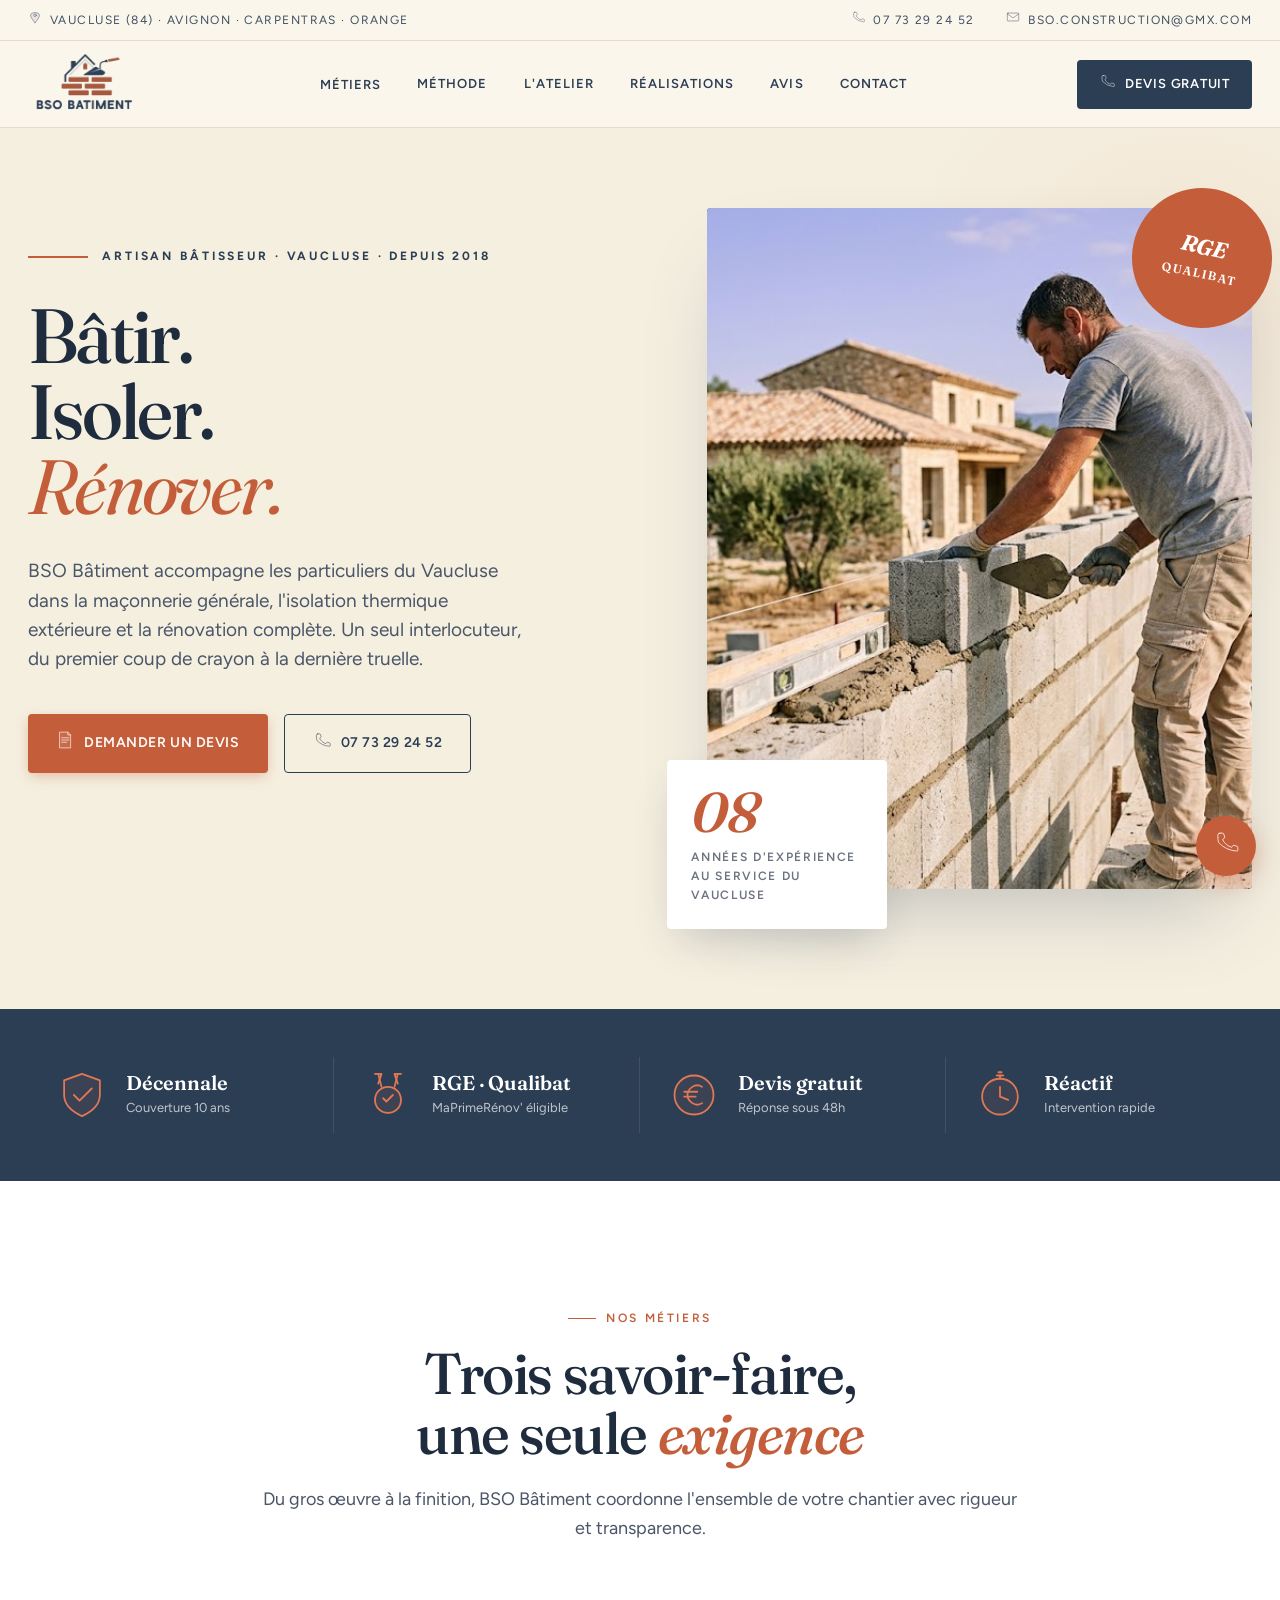
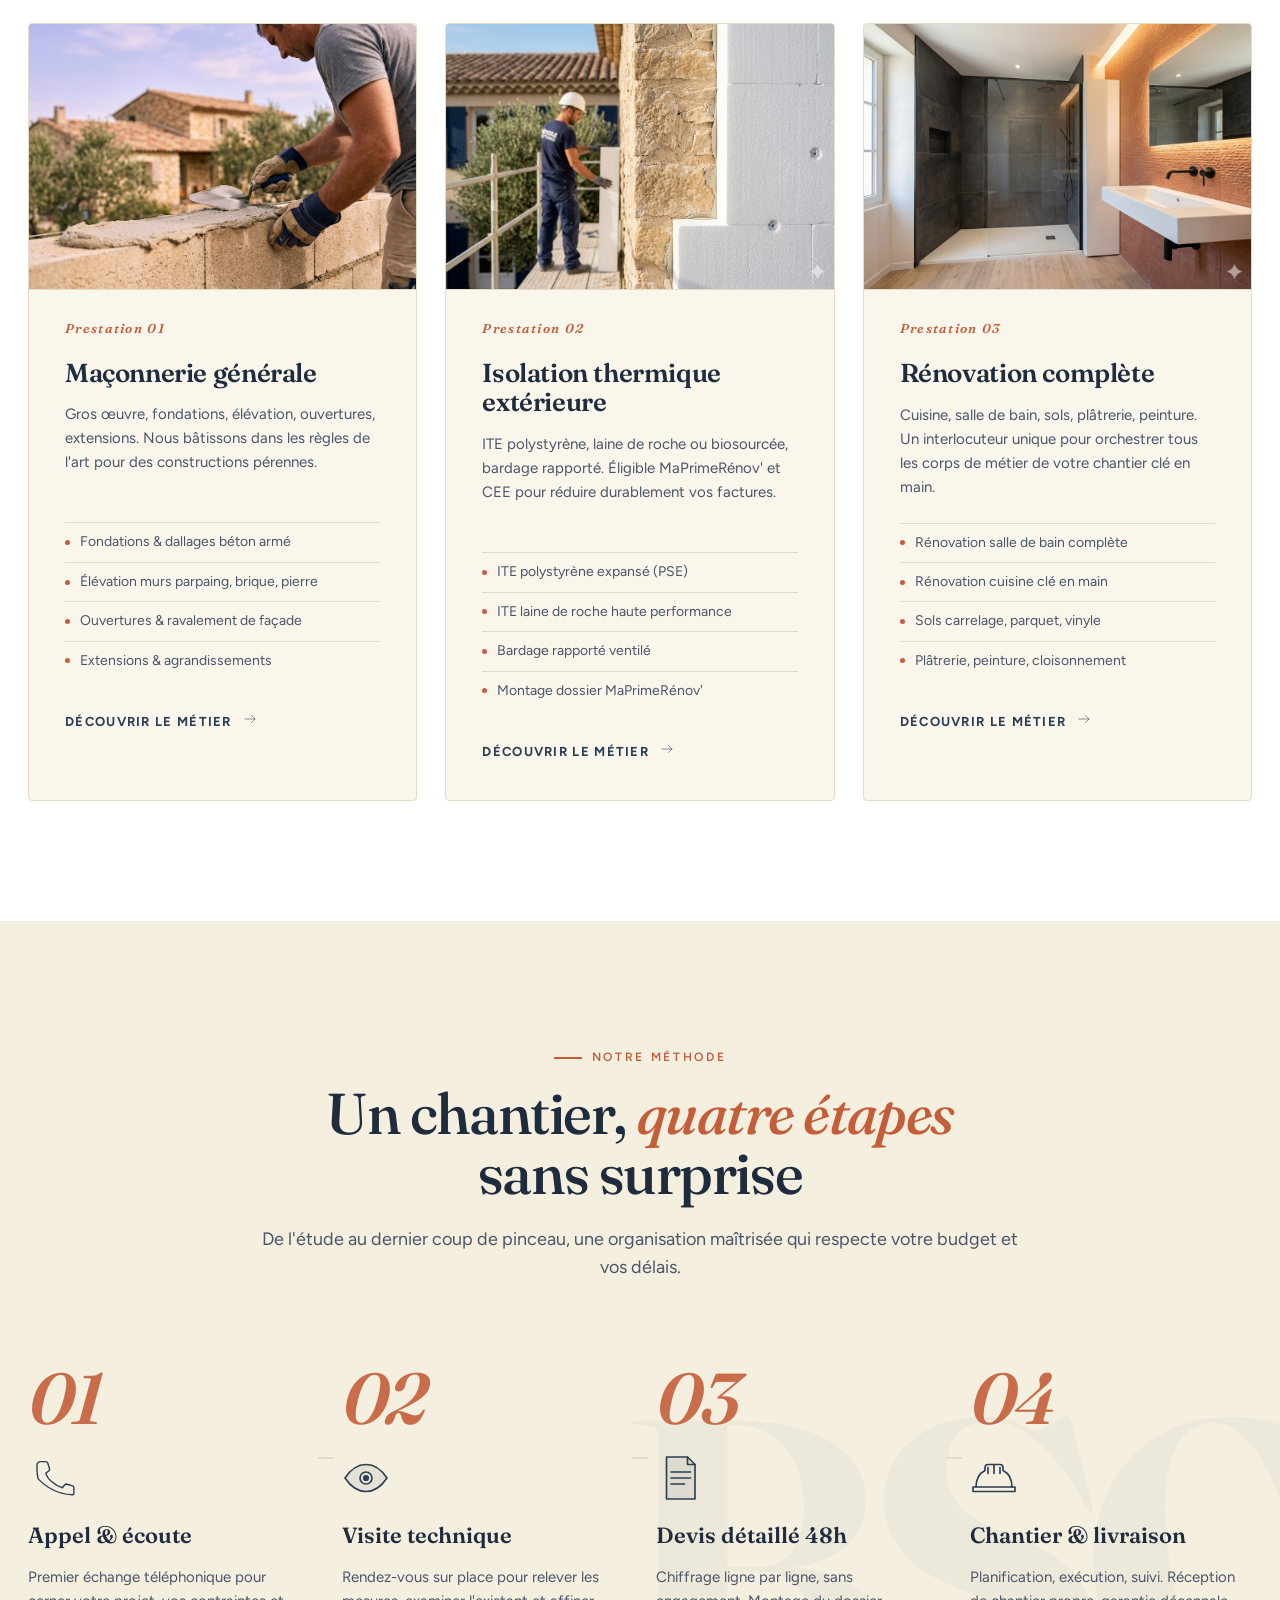
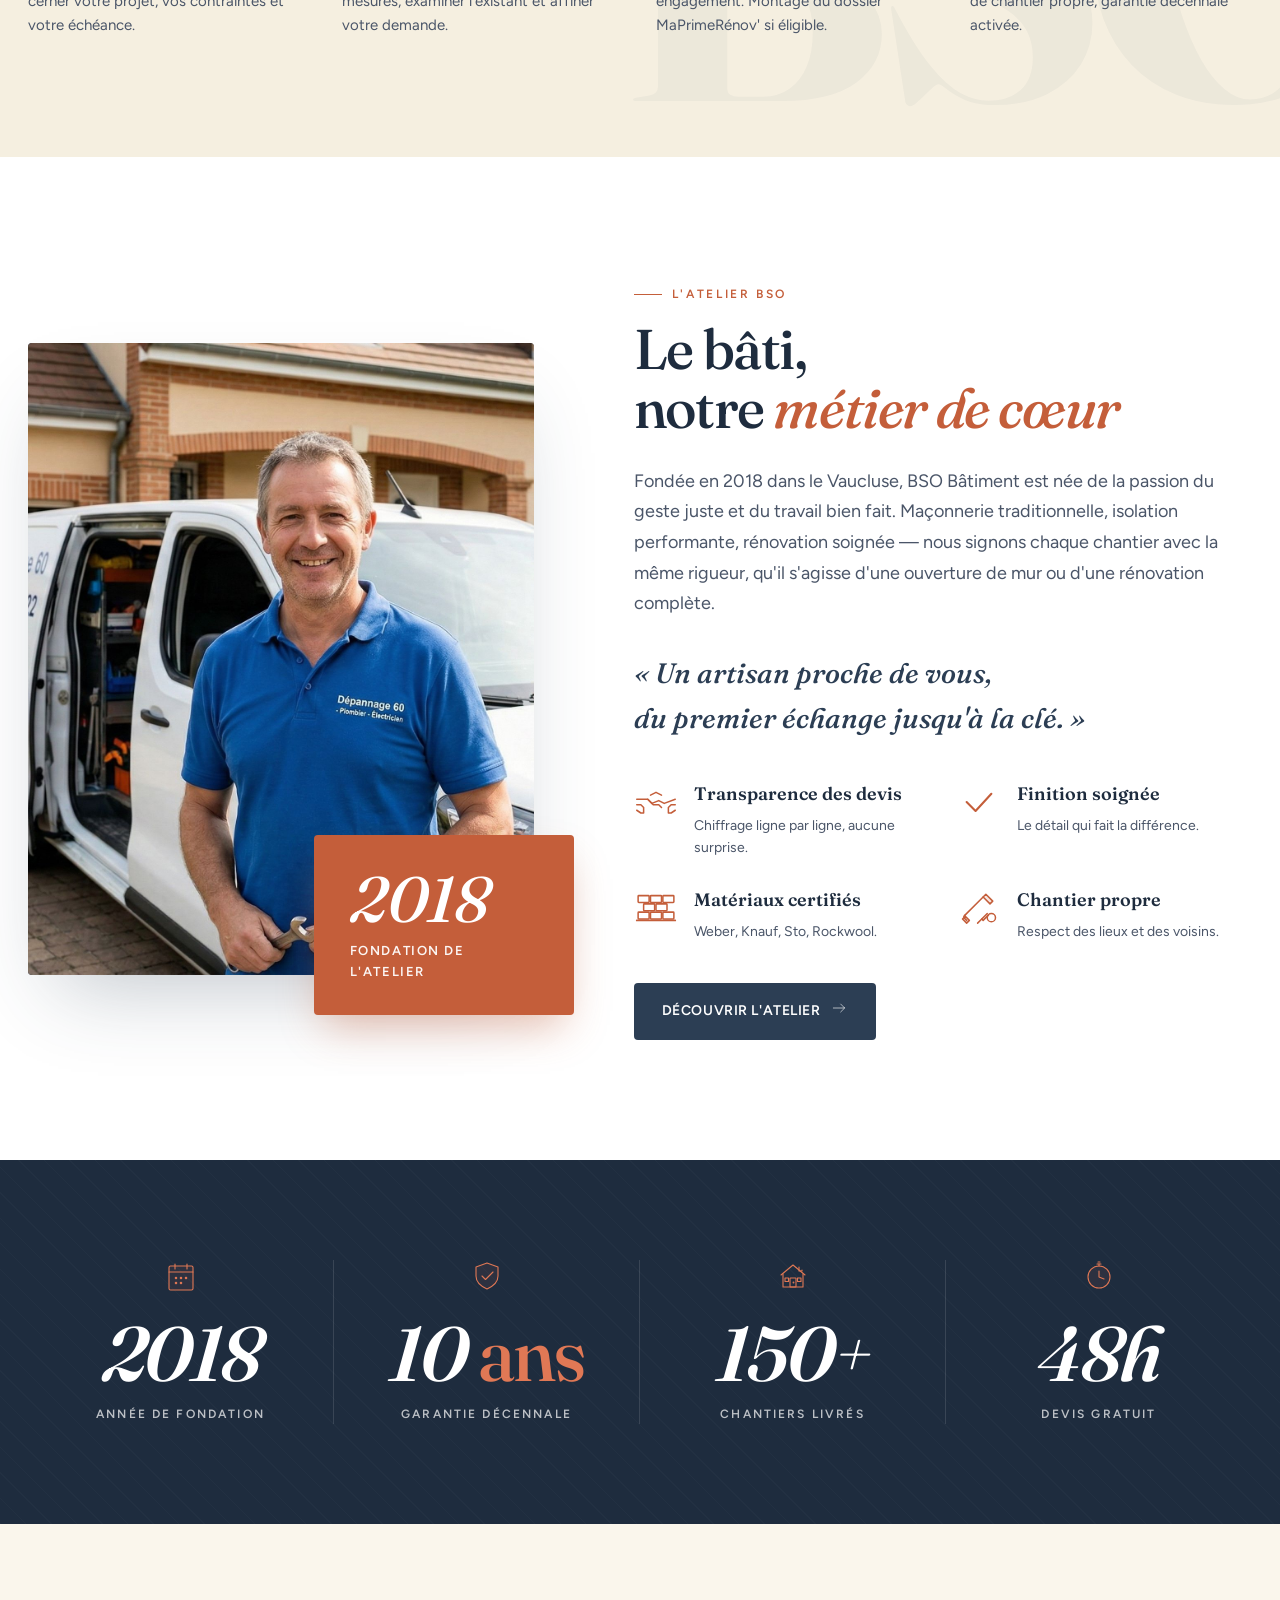
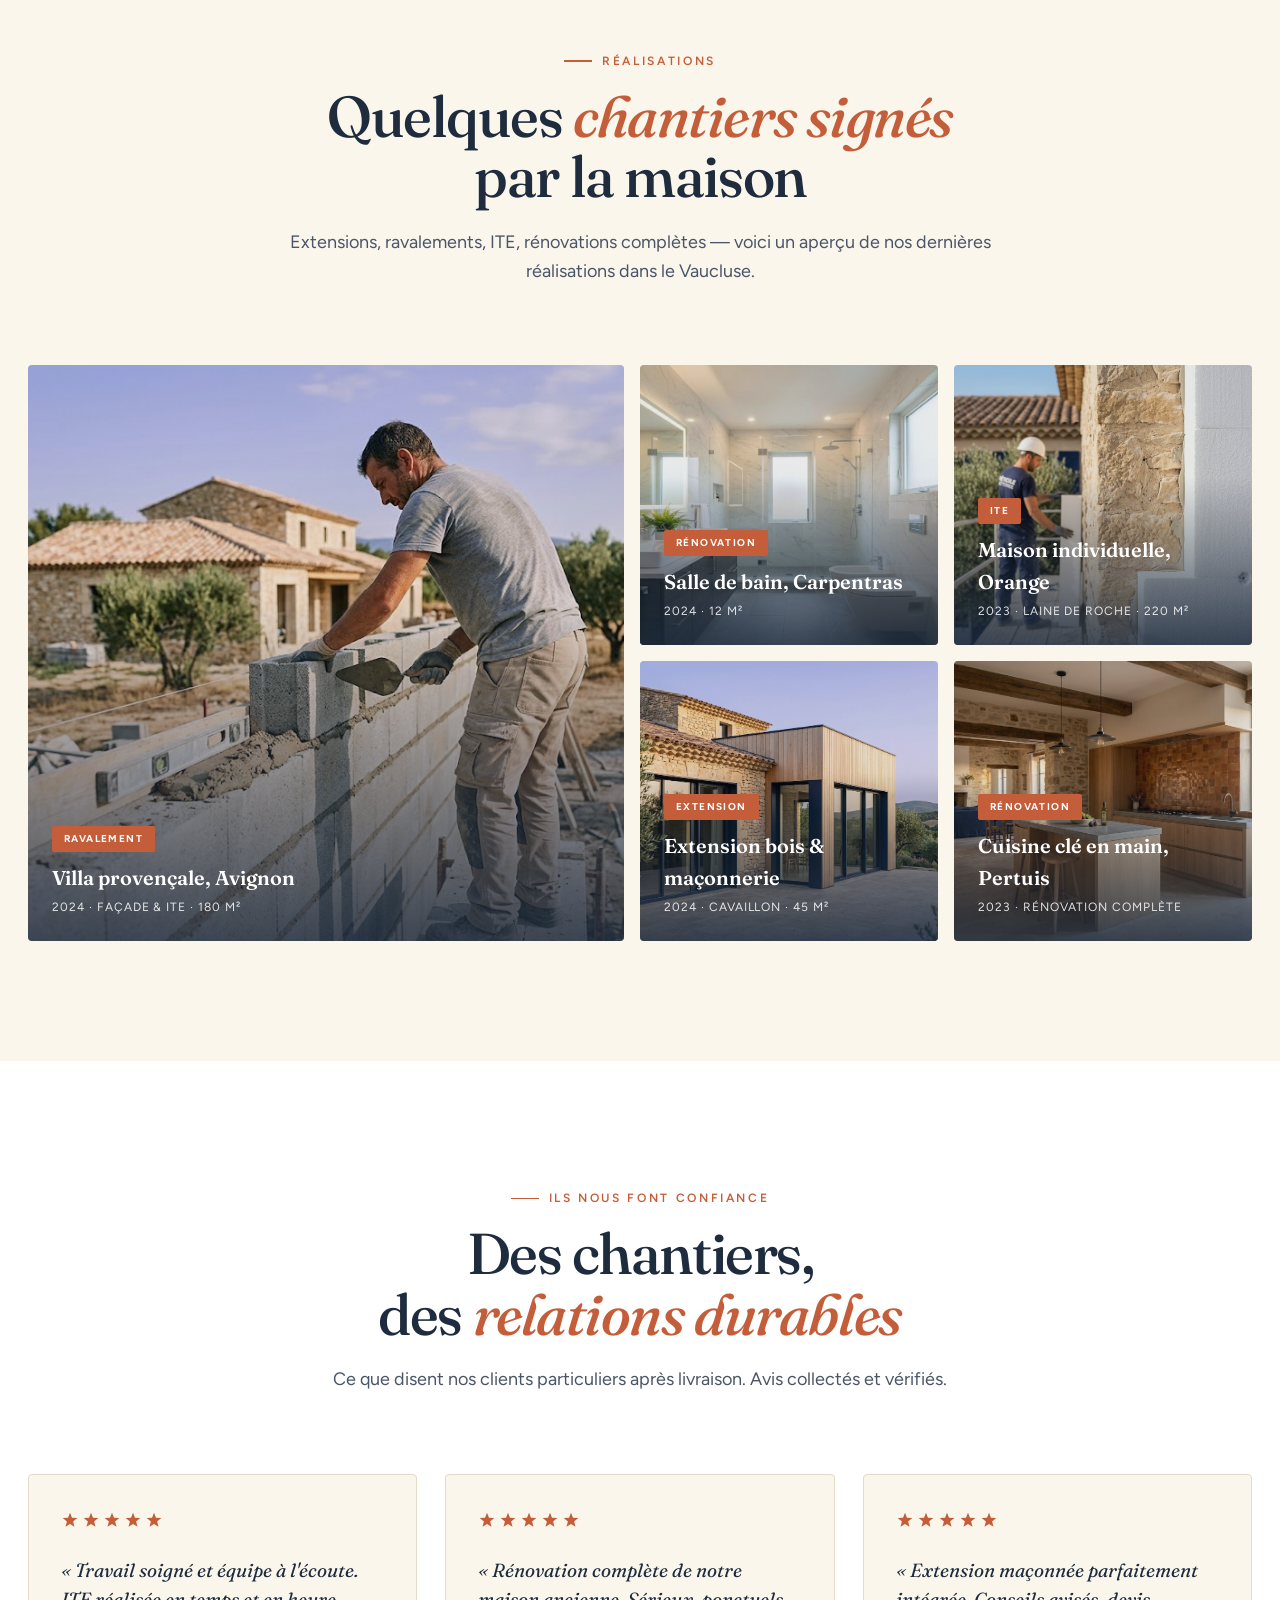
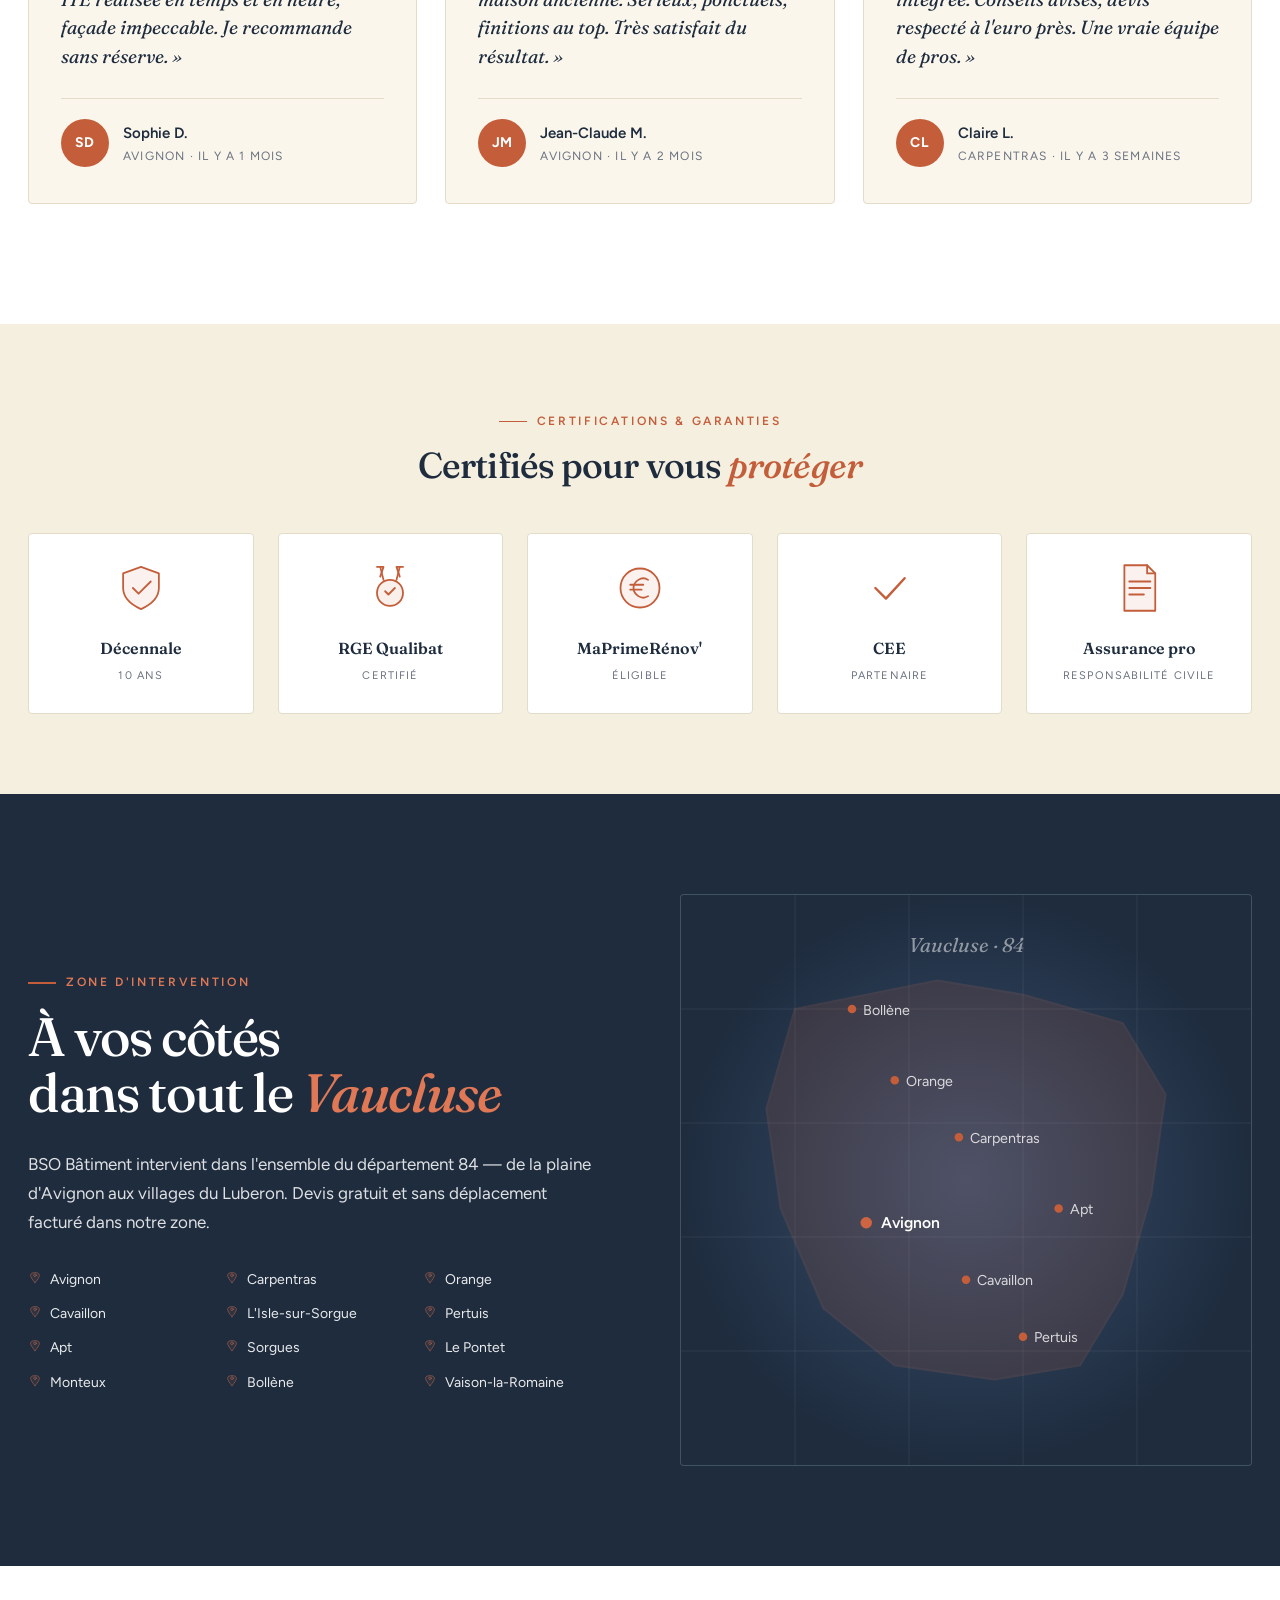
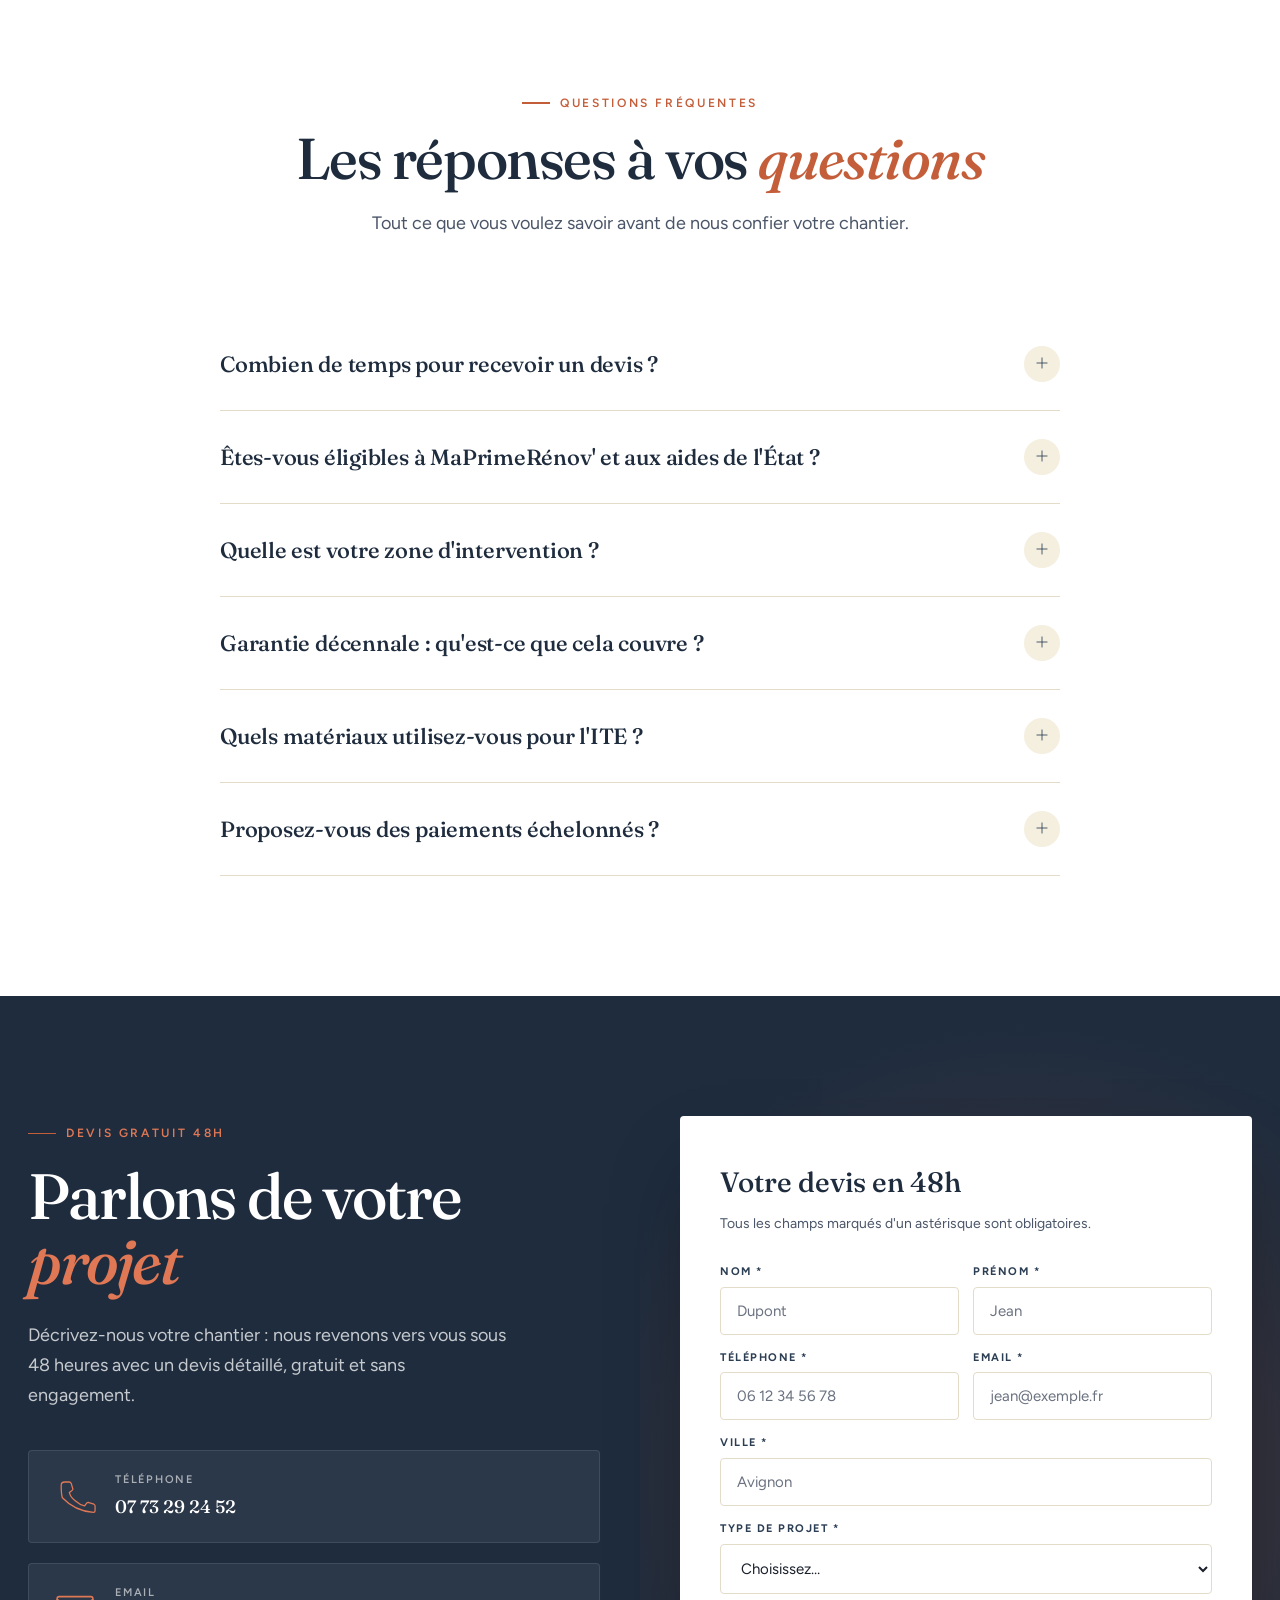
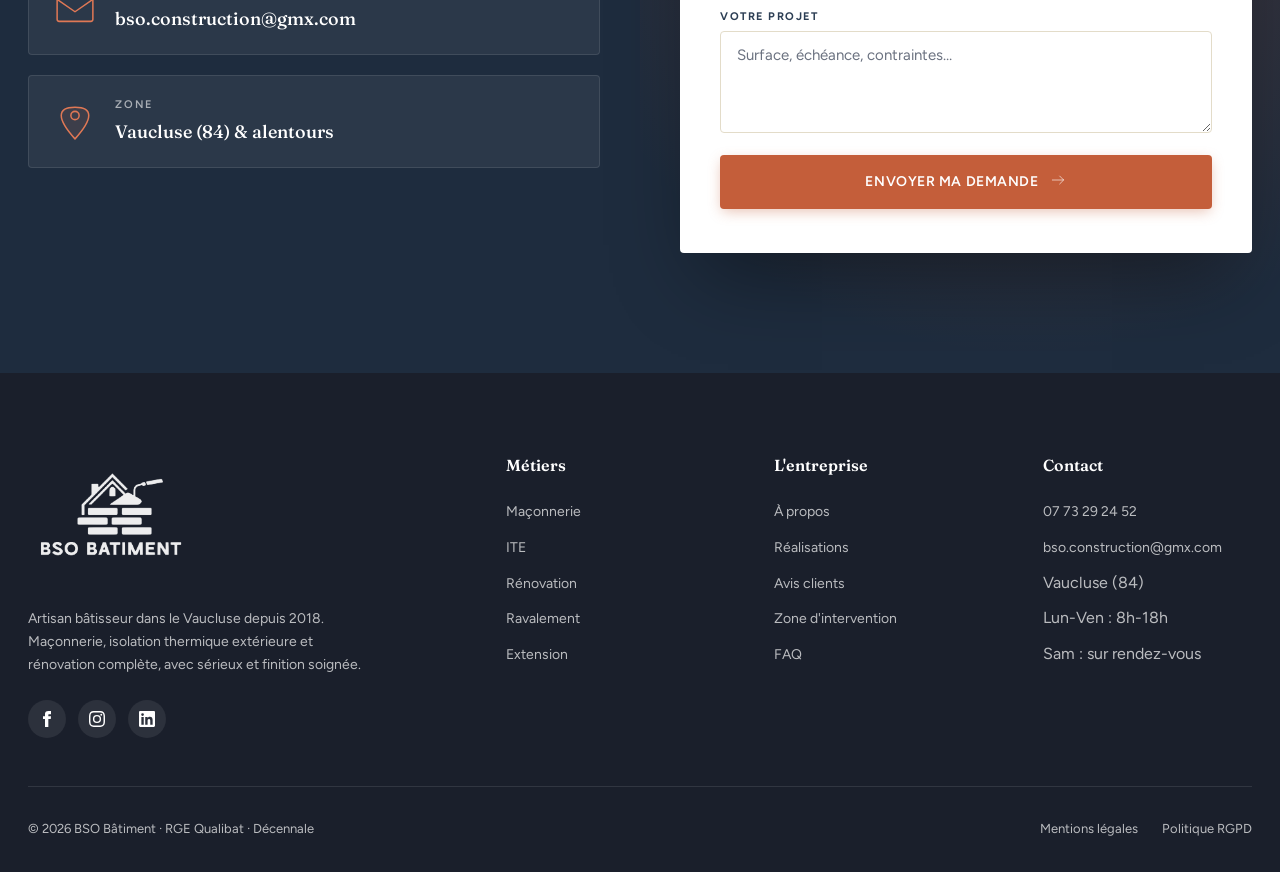
==== index.html @ 910dea10 "Initial commit" ====
<!DOCTYPE html>
<html lang="fr">
<head>
<meta charset="UTF-8" />
<meta name="viewport" content="width=device-width,initial-scale=1" />
<title>BSO Bâtiment — Maçonnerie · ITE · Rénovation · Vaucluse (84)</title>
<meta name="description" content="Artisan bâtisseur dans le Vaucluse depuis 2018 : maçonnerie générale, isolation thermique extérieure (ITE) et rénovation complète. RGE Qualibat, garantie décennale, devis gratuit sous 48h." />
<meta name="keywords" content="maçonnerie Vaucluse, ITE Avignon, rénovation Carpentras, RGE Qualibat, MaPrimeRénov, ravalement façade, extension maison Vaucluse" />
<meta name="geo.region" content="FR-84" />
<meta name="geo.placename" content="Avignon, Vaucluse" />
<link rel="canonical" href="https://bso-batiment.fr/" />
<meta property="og:type" content="website" />
<meta property="og:locale" content="fr_FR" />
<meta property="og:title" content="BSO Bâtiment — Maçonnerie · ITE · Rénovation · Vaucluse" />
<meta property="og:description" content="Artisan bâtisseur dans le Vaucluse depuis 2018. Maçonnerie, ITE, rénovation. RGE Qualibat. Devis 48h." />
<meta property="og:url" content="https://bso-batiment.fr/" />
<meta property="og:image" content="https://bso-batiment.fr/assets/img/logo-bso.png?v=1776937755066" />
<meta property="og:image:alt" content="Logo BSO Bâtiment — artisan maçon Vaucluse" />
<meta property="og:site_name" content="BSO Bâtiment" />
<meta name="twitter:card" content="summary_large_image" />
<meta name="twitter:title" content="BSO Bâtiment — Maçonnerie · ITE · Rénovation · Vaucluse" />
<meta name="twitter:description" content="Artisan RGE Qualibat dans le Vaucluse. Devis gratuit 48h." />
<meta name="twitter:image" content="https://bso-batiment.fr/assets/img/logo-bso.png?v=1776937755066" />
<meta name="author" content="BSO Bâtiment" />
<meta name="robots" content="index, follow, max-image-preview:large" />
<meta name="theme-color" content="#2C3E54" />
<link rel="alternate" hreflang="fr-FR" href="https://bso-batiment.fr/" />
<link rel="alternate" hreflang="x-default" href="https://bso-batiment.fr/" />
<link rel="preconnect" href="https://fonts.googleapis.com" />
<link rel="preconnect" href="https://fonts.gstatic.com" crossorigin />
<link href="https://fonts.googleapis.com/css2?family=Fraunces:ital,opsz,wght@0,9..144,400;0,9..144,500;0,9..144,600;0,9..144,700;0,9..144,800;1,9..144,400&family=Figtree:wght@400;500;600;700;800&display=swap" rel="stylesheet" />
<link rel="stylesheet" href="assets/css/bso.css?v=1776937755066" />
<link rel="stylesheet" href="assets/css/sobre.css?v=1776937755066" />
<script src="assets/js/icons.js?v=1776937755066"></script>
<script type="application/ld+json">
{
  "@context": "https://schema.org",
  "@graph": [
    {
      "@type": ["GeneralContractor","LocalBusiness"],
      "@id": "https://bso-batiment.fr/#org",
      "name": "BSO Bâtiment",
      "alternateName": "BSO Construction",
      "description": "Artisan bâtisseur dans le Vaucluse depuis 2018 : maçonnerie générale, isolation thermique extérieure (ITE) et rénovation complète. Certifié RGE Qualibat, garantie décennale.",
      "image": "https://bso-batiment.fr/assets/img/logo-bso.png?v=1776937755066",
      "logo": "https://bso-batiment.fr/assets/img/logo-bso.png?v=1776937755066",
      "url": "https://bso-batiment.fr/",
      "telephone": "+33773292452",
      "email": "bso.construction@gmx.com",
      "priceRange": "€€",
      "currenciesAccepted": "EUR",
      "paymentAccepted": "Cash, Bank transfer, Cheque",
      "address": {"@type": "PostalAddress", "addressLocality": "Avignon", "postalCode": "84000", "addressRegion": "Vaucluse", "addressCountry": "FR"},
      "geo": {"@type": "GeoCoordinates", "latitude": 43.9493, "longitude": 4.8055},
      "areaServed": [
        {"@type": "City", "name": "Avignon"},
        {"@type": "City", "name": "Carpentras"},
        {"@type": "City", "name": "Orange"},
        {"@type": "City", "name": "Cavaillon"},
        {"@type": "City", "name": "L'Isle-sur-la-Sorgue"},
        {"@type": "City", "name": "Pertuis"},
        {"@type": "City", "name": "Apt"},
        {"@type": "City", "name": "Sorgues"},
        {"@type": "City", "name": "Le Pontet"},
        {"@type": "City", "name": "Vedène"},
        {"@type": "City", "name": "Monteux"},
        {"@type": "City", "name": "Bollène"},
        {"@type": "City", "name": "Vaison-la-Romaine"},
        {"@type": "AdministrativeArea", "name": "Vaucluse (84)"}
      ],
      "founder": {"@type": "Person", "name": "BSO"},
      "foundingDate": "2018",
      "hasCredential": [
        {"@type": "EducationalOccupationalCredential", "name": "RGE Qualibat", "credentialCategory": "certification"},
        {"@type": "EducationalOccupationalCredential", "name": "Garantie Décennale", "credentialCategory": "insurance"}
      ],
      "openingHoursSpecification": [
        {"@type": "OpeningHoursSpecification", "dayOfWeek": ["Monday","Tuesday","Wednesday","Thursday","Friday"], "opens": "08:00", "closes": "18:00"}
      ],
      "knowsLanguage": "fr",
      "slogan": "Le bâti, notre métier de cœur",
      "hasOfferCatalog": {
        "@type": "OfferCatalog",
        "name": "Prestations BSO Bâtiment",
        "itemListElement": [
          {"@type": "Offer", "itemOffered": {"@type": "Service", "name": "Maçonnerie générale", "url": "https://bso-batiment.fr/maconnerie.html", "areaServed": "Vaucluse"}},
          {"@type": "Offer", "itemOffered": {"@type": "Service", "name": "Isolation thermique extérieure (ITE)", "url": "https://bso-batiment.fr/isolation-thermique.html", "areaServed": "Vaucluse"}},
          {"@type": "Offer", "itemOffered": {"@type": "Service", "name": "Rénovation complète", "url": "https://bso-batiment.fr/renovation.html", "areaServed": "Vaucluse"}}
        ]
      }
    },
    {
      "@type": "WebSite",
      "@id": "https://bso-batiment.fr/#site",
      "url": "https://bso-batiment.fr/",
      "name": "BSO Bâtiment",
      "inLanguage": "fr-FR",
      "publisher": {"@id": "https://bso-batiment.fr/#org"}
    },
    {
      "@type": "FAQPage",
      "mainEntity": [
        {"@type": "Question", "name": "Combien de temps pour recevoir un devis ?", "acceptedAnswer": {"@type": "Answer", "text": "Après la visite technique sur votre chantier, nous vous remettons un devis détaillé sous 48 heures ouvrées. Le devis est gratuit, chiffré ligne par ligne et sans engagement."}},
        {"@type": "Question", "name": "Êtes-vous éligibles à MaPrimeRénov' et aux aides de l'État ?", "acceptedAnswer": {"@type": "Answer", "text": "Oui. BSO Bâtiment est certifié RGE Qualibat, ce qui vous ouvre droit à MaPrimeRénov', aux CEE et à l'éco-PTZ pour vos travaux d'isolation thermique extérieure. Nous montons le dossier d'aides avec vous."}},
        {"@type": "Question", "name": "Quelle est votre zone d'intervention ?", "acceptedAnswer": {"@type": "Answer", "text": "Nous intervenons dans l'ensemble du Vaucluse (84) : Avignon, Carpentras, Orange, Cavaillon, L'Isle-sur-Sorgue, Pertuis, Apt, Sorgues, Le Pontet, Vedène, Monteux, Bollène, Vaison-la-Romaine, Mazan, Châteauneuf-de-Gadagne et communes alentour."}},
        {"@type": "Question", "name": "Garantie décennale : qu'est-ce que cela couvre ?", "acceptedAnswer": {"@type": "Answer", "text": "La garantie décennale couvre pendant 10 ans tous les dommages compromettant la solidité de l'ouvrage ou le rendant impropre à sa destination : fissures structurelles, défauts d'étanchéité, problèmes d'isolation. Toutes nos réalisations y sont soumises."}},
        {"@type": "Question", "name": "Quels matériaux utilisez-vous pour l'ITE ?", "acceptedAnswer": {"@type": "Answer", "text": "Nous travaillons avec Weber, Knauf, Sto, Parexlanko et Rockwool — fabricants certifiés à la pérennité reconnue. Selon votre projet et votre budget, nous proposons du polystyrène expansé, de la laine de roche haute performance ou des isolants biosourcés."}},
        {"@type": "Question", "name": "Proposez-vous des paiements échelonnés ?", "acceptedAnswer": {"@type": "Answer", "text": "Oui, selon la taille du chantier, nous établissons un échéancier en 3 à 5 versements : acompte à la signature, appels de fonds aux étapes clés du chantier, solde à la réception. Nous acceptons aussi les financements via l'éco-PTZ pour les travaux d'isolation."}}
      ]
    }
  ]
}
</script>
</head>
<body>

<!-- TOPBAR -->
<div class="topbar">
  <div class="container topbar-inner">
    <div class="topbar-item"><span id="ic-pin1"></span> Vaucluse (84) · Avignon · Carpentras · Orange</div>
    <div style="display:flex; gap: 32px;">
      <a href="tel:0773292452" class="topbar-item"><span id="ic-ph1"></span> 07 73 29 24 52</a>
      <a href="mailto:bso.construction@gmx.com" class="topbar-item"><span id="ic-m1"></span> bso.construction@gmx.com</a>
    </div>
  </div>
</div>

<!-- NAVBAR -->
<nav class="nav" id="nav">
  <div class="container nav-inner">
    <a href="index.html" class="nav-logo"><img src="assets/img/logo-bso.png?v=1776937755066" alt="BSO Bâtiment" /></a>
    <div class="nav-menu">
      <div class="nav-drop">
        <a href="#services" class="nav-link">Métiers</a>
        <div class="nav-drop-menu">
          <a href="maconnerie.html">Maçonnerie générale</a>
          <a href="isolation-thermique.html">ITE — Isolation extérieure</a>
          <a href="renovation.html">Rénovation complète</a>
        </div>
      </div>
      <a href="#process" class="nav-link">Méthode</a>
      <a href="a-propos.html" class="nav-link">L'Atelier</a>
      <a href="#realizations" class="nav-link">Réalisations</a>
      <a href="#testimonials" class="nav-link">Avis</a>
      <a href="contact.html" class="nav-link">Contact</a>
    </div>
    <a href="contact.html" class="nav-cta"><span id="ic-ph2"></span> Devis gratuit</a>
    <button class="nav-burger" id="navBurger" aria-label="Menu"><span id="ic-burger"></span></button>
  </div>
</nav>

<!-- MOBILE DRAWER -->
<aside class="mobile-drawer" id="mobileDrawer">
  <div class="mobile-drawer-head">
    <img src="assets/img/logo-bso.png?v=1776937755066" alt="BSO" style="height:44px;" />
    <button class="mobile-drawer-close" id="drawerClose" aria-label="Fermer"><span id="ic-close"></span></button>
  </div>
  <nav class="mobile-drawer-menu">
    <a href="index.html">Accueil</a>
    <a href="maconnerie.html">Maçonnerie</a>
    <a href="isolation-thermique.html">ITE</a>
    <a href="renovation.html">Rénovation</a>
    <a href="a-propos.html">L'Atelier</a>
    <a href="contact.html">Contact</a>
  </nav>
  <div class="mobile-drawer-cta">
    <a href="tel:0773292452" class="btn btn-primary" style="width:100%;">07 73 29 24 52</a>
  </div>
</aside>

<!-- HERO -->
<section class="hero">
  <div class="container hero-grid">
    <div class="hero-text">
      <div class="hero-kicker reveal">
        <span class="hero-kicker-line"></span>
        <span class="hero-kicker-text">Artisan bâtisseur · Vaucluse · Depuis 2018</span>
      </div>
      <h1 class="reveal d-1">Bâtir.<br/>Isoler.<br/><em>Rénover.</em></h1>
      <p class="hero-lead reveal d-2">BSO Bâtiment accompagne les particuliers du Vaucluse dans la maçonnerie générale, l'isolation thermique extérieure et la rénovation complète. Un seul interlocuteur, du premier coup de crayon à la dernière truelle.</p>
      <div class="hero-actions reveal d-3">
        <a href="contact.html" class="btn btn-primary"><span id="ic-doc1"></span> Demander un devis</a>
        <a href="tel:0773292452" class="btn btn-outline"><span id="ic-ph3"></span> 07 73 29 24 52</a>
      </div>
      <div class="hero-badges reveal d-4">
        <div class="hero-badge"><span id="ic-sh1"></span> Garantie décennale</div>
        <div class="hero-badge"><span id="ic-md1"></span> RGE Qualibat</div>
        <div class="hero-badge"><span id="ic-ck1"></span> Devis 48h</div>
      </div>
    </div>
    <div class="hero-visual reveal-scale d-2">
      <div class="hero-img-main"><img src="assets/img/hero-chantier.jpg" alt="Chantier BSO Bâtiment" loading="eager" /></div>
      <div class="hero-stamp"><div class="hero-stamp-center">RGE<br/><span style="font-size:12px; letter-spacing:0.1em; font-style:normal; font-weight:600;">QUALIBAT</span></div></div>
      <div class="hero-img-overlay">
        <div class="hero-img-overlay-num"><em>08</em></div>
        <div class="hero-img-overlay-label">années d'expérience au service du Vaucluse</div>
      </div>
    </div>
  </div>
</section>

<!-- BANDE ATOUTS -->
<section class="strip-atouts">
  <div class="container atouts-grid">
    <div class="atout reveal d-1"><span class="atout-icon" id="ic-sh2"></span><div><div class="atout-title">Décennale</div><div class="atout-sub">Couverture 10 ans</div></div></div>
    <div class="atout reveal d-2"><span class="atout-icon" id="ic-md2"></span><div><div class="atout-title">RGE · Qualibat</div><div class="atout-sub">MaPrimeRénov' éligible</div></div></div>
    <div class="atout reveal d-3"><span class="atout-icon" id="ic-eu1"></span><div><div class="atout-title">Devis gratuit</div><div class="atout-sub">Réponse sous 48h</div></div></div>
    <div class="atout reveal d-4"><span class="atout-icon" id="ic-cl1"></span><div><div class="atout-title">Réactif</div><div class="atout-sub">Intervention rapide</div></div></div>
  </div>
</section>

<!-- SERVICES -->
<section class="s services" id="services">
  <div class="container">
    <div class="s-head reveal">
      <span class="eyebrow">Nos métiers</span>
      <h2>Trois savoir-faire,<br/>une seule <em>exigence</em></h2>
      <p>Du gros œuvre à la finition, BSO Bâtiment coordonne l'ensemble de votre chantier avec rigueur et transparence.</p>
    </div>
    <div class="services-grid">
      <article class="service reveal d-1">
        <div class="service-media"><img src="assets/img/srv-maconnerie.jpg" alt="Maçon construisant un mur en parpaing — chantier BSO Bâtiment Vaucluse" loading="lazy" /></div>
        <div class="service-num">Prestation 01</div>
        <h3>Maçonnerie générale</h3>
        <p>Gros œuvre, fondations, élévation, ouvertures, extensions. Nous bâtissons dans les règles de l'art pour des constructions pérennes.</p>
        <ul><li>Fondations &amp; dallages béton armé</li><li>Élévation murs parpaing, brique, pierre</li><li>Ouvertures &amp; ravalement de façade</li><li>Extensions &amp; agrandissements</li></ul>
        <a href="maconnerie.html" class="service-link">Découvrir le métier <span id="ic-a1"></span></a>
      </article>
      <article class="service reveal d-2">
        <div class="service-media"><img src="assets/img/srv-ite.jpg" alt="Façade en cours d'isolation thermique extérieure avec panneaux PSE — BSO Bâtiment" loading="lazy" /></div>
        <div class="service-num">Prestation 02</div>
        <h3>Isolation thermique extérieure</h3>
        <p>ITE polystyrène, laine de roche ou biosourcée, bardage rapporté. Éligible MaPrimeRénov' et CEE pour réduire durablement vos factures.</p>
        <ul><li>ITE polystyrène expansé (PSE)</li><li>ITE laine de roche haute performance</li><li>Bardage rapporté ventilé</li><li>Montage dossier MaPrimeRénov'</li></ul>
        <a href="isolation-thermique.html" class="service-link">Découvrir le métier <span id="ic-a2"></span></a>
      </article>
      <article class="service reveal d-3">
        <div class="service-media"><img src="assets/img/srv-renovation.jpg" alt="Salle de bain rénovée moderne avec carrelage et vasque — BSO Bâtiment" loading="lazy" /></div>
        <div class="service-num">Prestation 03</div>
        <h3>Rénovation complète</h3>
        <p>Cuisine, salle de bain, sols, plâtrerie, peinture. Un interlocuteur unique pour orchestrer tous les corps de métier de votre chantier clé en main.</p>
        <ul><li>Rénovation salle de bain complète</li><li>Rénovation cuisine clé en main</li><li>Sols carrelage, parquet, vinyle</li><li>Plâtrerie, peinture, cloisonnement</li></ul>
        <a href="renovation.html" class="service-link">Découvrir le métier <span id="ic-a3"></span></a>
      </article>
    </div>
  </div>
</section>

<!-- PROCESSUS -->
<section class="s process" id="process">
  <div class="container">
    <div class="s-head reveal">
      <span class="eyebrow">Notre méthode</span>
      <h2>Un chantier, <em>quatre étapes</em><br/>sans surprise</h2>
      <p>De l'étude au dernier coup de pinceau, une organisation maîtrisée qui respecte votre budget et vos délais.</p>
    </div>
    <div class="process-grid">
      <div class="step reveal d-1"><div class="step-num">01</div><div class="step-icon" id="ic-st1"></div><h4>Appel &amp; écoute</h4><p>Premier échange téléphonique pour cerner votre projet, vos contraintes et votre échéance.</p></div>
      <div class="step reveal d-2"><div class="step-num">02</div><div class="step-icon" id="ic-st2"></div><h4>Visite technique</h4><p>Rendez-vous sur place pour relever les mesures, examiner l'existant et affiner votre demande.</p></div>
      <div class="step reveal d-3"><div class="step-num">03</div><div class="step-icon" id="ic-st3"></div><h4>Devis détaillé 48h</h4><p>Chiffrage ligne par ligne, sans engagement. Montage du dossier MaPrimeRénov' si éligible.</p></div>
      <div class="step reveal d-4"><div class="step-num">04</div><div class="step-icon" id="ic-st4"></div><h4>Chantier &amp; livraison</h4><p>Planification, exécution, suivi. Réception de chantier propre, garantie décennale activée.</p></div>
    </div>
  </div>
</section>

<!-- À PROPOS -->
<section class="s about" id="about">
  <div class="container about-grid">
    <div class="about-visual reveal-left">
      <div class="about-img"><img src="assets/img/about-artisan.jpg" alt="Artisan BSO Bâtiment Vaucluse" /></div>
      <div class="about-card"><div class="about-card-num">2018</div><div class="about-card-label">Fondation de l'atelier</div></div>
    </div>
    <div class="about-content reveal-right">
      <span class="eyebrow">L'atelier BSO</span>
      <h2>Le bâti,<br/>notre <em>métier de cœur</em></h2>
      <p class="about-lead">Fondée en 2018 dans le Vaucluse, BSO Bâtiment est née de la passion du geste juste et du travail bien fait. Maçonnerie traditionnelle, isolation performante, rénovation soignée — nous signons chaque chantier avec la même rigueur, qu'il s'agisse d'une ouverture de mur ou d'une rénovation complète.</p>
      <p class="about-signature">« Un artisan proche de vous,<br/>du premier échange jusqu'à la clé. »</p>
      <div class="about-features">
        <div class="about-feature"><span class="about-feature-icon" id="ic-af1"></span><div><h5>Transparence des devis</h5><p>Chiffrage ligne par ligne, aucune surprise.</p></div></div>
        <div class="about-feature"><span class="about-feature-icon" id="ic-af2"></span><div><h5>Finition soignée</h5><p>Le détail qui fait la différence.</p></div></div>
        <div class="about-feature"><span class="about-feature-icon" id="ic-af3"></span><div><h5>Matériaux certifiés</h5><p>Weber, Knauf, Sto, Rockwool.</p></div></div>
        <div class="about-feature"><span class="about-feature-icon" id="ic-af4"></span><div><h5>Chantier propre</h5><p>Respect des lieux et des voisins.</p></div></div>
      </div>
      <a href="a-propos.html" class="btn btn-dark">Découvrir l'atelier <span id="ic-af5"></span></a>
    </div>
  </div>
</section>

<!-- STATS -->
<section class="stats">
  <div class="container stats-grid">
    <div class="stat reveal d-1"><span class="stat-icon" id="ic-stt1"></span><div class="stat-num" data-count="2018">2018</div><div class="stat-label">Année de fondation</div></div>
    <div class="stat reveal d-2"><span class="stat-icon" id="ic-stt2"></span><div class="stat-num"><span data-count="10">10</span><em> ans</em></div><div class="stat-label">Garantie décennale</div></div>
    <div class="stat reveal d-3"><span class="stat-icon" id="ic-stt3"></span><div class="stat-num"><span data-count="150">150</span>+</div><div class="stat-label">Chantiers livrés</div></div>
    <div class="stat reveal d-4"><span class="stat-icon" id="ic-stt4"></span><div class="stat-num"><span data-count="48">48</span>h</div><div class="stat-label">Devis gratuit</div></div>
  </div>
</section>

<!-- RÉALISATIONS -->
<section class="s realizations" id="realizations">
  <div class="container">
    <div class="s-head reveal">
      <span class="eyebrow">Réalisations</span>
      <h2>Quelques <em>chantiers signés</em><br/>par la maison</h2>
      <p>Extensions, ravalements, ITE, rénovations complètes — voici un aperçu de nos dernières réalisations dans le Vaucluse.</p>
    </div>
    <div class="realizations-grid">
      <div class="realization reveal">
        <img src="assets/img/hero-chantier.jpg" alt="Villa provençale Avignon — façade ITE" loading="lazy" />
        <div class="realization-overlay"><span class="realization-tag">Ravalement</span><h4>Villa provençale, Avignon</h4><div class="realization-meta">2024 · Façade &amp; ITE · 180 m²</div></div>
      </div>
      <div class="realization reveal d-1">
        <img src="assets/img/real-sdb-carpentras.jpg" alt="Salle de bain rénovée Carpentras" loading="lazy" />
        <div class="realization-overlay"><span class="realization-tag">Rénovation</span><h4>Salle de bain, Carpentras</h4><div class="realization-meta">2024 · 12 m²</div></div>
      </div>
      <div class="realization reveal d-2">
        <img src="assets/img/real-ite-orange.jpg?v=1776937755066" alt="Chantier ITE laine de roche Orange" loading="lazy" />
        <div class="realization-overlay"><span class="realization-tag">ITE</span><h4>Maison individuelle, Orange</h4><div class="realization-meta">2023 · Laine de roche · 220 m²</div></div>
      </div>
      <div class="realization reveal d-3">
        <img src="assets/img/real-extension-cavaillon.jpg" alt="Extension maison Cavaillon" loading="lazy" />
        <div class="realization-overlay"><span class="realization-tag">Extension</span><h4>Extension bois &amp; maçonnerie</h4><div class="realization-meta">2024 · Cavaillon · 45 m²</div></div>
      </div>
      <div class="realization reveal d-4">
        <img src="assets/img/real-cuisine-pertuis.jpg" alt="Cuisine clé en main Pertuis" loading="lazy" />
        <div class="realization-overlay"><span class="realization-tag">Rénovation</span><h4>Cuisine clé en main, Pertuis</h4><div class="realization-meta">2023 · Rénovation complète</div></div>
      </div>
    </div>
  </div>
</section>

<!-- TÉMOIGNAGES -->
<section class="s testimonials" id="testimonials">
  <div class="container">
    <div class="s-head reveal">
      <span class="eyebrow">Ils nous font confiance</span>
      <h2>Des chantiers,<br/>des <em>relations durables</em></h2>
      <p>Ce que disent nos clients particuliers après livraison. Avis collectés et vérifiés.</p>
    </div>
    <div class="testi-grid">
      <div class="testi reveal d-1">
        <div class="testi-stars"><span id="st1"></span><span id="st1b"></span><span id="st1c"></span><span id="st1d"></span><span id="st1e"></span></div>
        <p class="testi-text">« Travail soigné et équipe à l'écoute. ITE réalisée en temps et en heure, façade impeccable. Je recommande sans réserve. »</p>
        <div class="testi-author"><div class="testi-avatar">SD</div><div><div class="testi-name">Sophie D.</div><div class="testi-city">Avignon · Il y a 1 mois</div></div></div>
      </div>
      <div class="testi reveal d-2">
        <div class="testi-stars"><span id="st2"></span><span id="st2b"></span><span id="st2c"></span><span id="st2d"></span><span id="st2e"></span></div>
        <p class="testi-text">« Rénovation complète de notre maison ancienne. Sérieux, ponctuels, finitions au top. Très satisfait du résultat. »</p>
        <div class="testi-author"><div class="testi-avatar">JM</div><div><div class="testi-name">Jean-Claude M.</div><div class="testi-city">Avignon · Il y a 2 mois</div></div></div>
      </div>
      <div class="testi reveal d-3">
        <div class="testi-stars"><span id="st3"></span><span id="st3b"></span><span id="st3c"></span><span id="st3d"></span><span id="st3e"></span></div>
        <p class="testi-text">« Extension maçonnée parfaitement intégrée. Conseils avisés, devis respecté à l'euro près. Une vraie équipe de pros. »</p>
        <div class="testi-author"><div class="testi-avatar">CL</div><div><div class="testi-name">Claire L.</div><div class="testi-city">Carpentras · Il y a 3 semaines</div></div></div>
      </div>
    </div>
  </div>
</section>

<!-- CERTIFICATIONS -->
<section class="certs">
  <div class="container">
    <div class="s-head reveal" style="margin-bottom:48px;">
      <span class="eyebrow">Certifications &amp; garanties</span>
      <h2 style="font-size:36px;">Certifiés pour vous <em>protéger</em></h2>
    </div>
    <div class="certs-grid">
      <div class="cert reveal d-1"><div class="cert-icon" id="ic-ct1"></div><div class="cert-name">Décennale</div><div class="cert-sub">10 ans</div></div>
      <div class="cert reveal d-2"><div class="cert-icon" id="ic-ct2"></div><div class="cert-name">RGE Qualibat</div><div class="cert-sub">Certifié</div></div>
      <div class="cert reveal d-3"><div class="cert-icon" id="ic-ct3"></div><div class="cert-name">MaPrimeRénov'</div><div class="cert-sub">Éligible</div></div>
      <div class="cert reveal d-4"><div class="cert-icon" id="ic-ct4"></div><div class="cert-name">CEE</div><div class="cert-sub">Partenaire</div></div>
      <div class="cert reveal d-5"><div class="cert-icon" id="ic-ct5"></div><div class="cert-name">Assurance pro</div><div class="cert-sub">Responsabilité civile</div></div>
    </div>
  </div>
</section>

<!-- ZONE -->
<section class="zone" id="zone">
  <div class="container zone-grid">
    <div class="zone-content reveal-left">
      <span class="eyebrow" style="color:var(--brick-light);">Zone d'intervention</span>
      <h2>À vos côtés<br/>dans tout le <em>Vaucluse</em></h2>
      <p class="zone-lead">BSO Bâtiment intervient dans l'ensemble du département 84 — de la plaine d'Avignon aux villages du Luberon. Devis gratuit et sans déplacement facturé dans notre zone.</p>
      <ul class="zone-cities">
        <li><span id="ic-p1"></span> Avignon</li><li><span id="ic-p2"></span> Carpentras</li><li><span id="ic-p3"></span> Orange</li>
        <li><span id="ic-p4"></span> Cavaillon</li><li><span id="ic-p5"></span> L'Isle-sur-Sorgue</li><li><span id="ic-p6"></span> Pertuis</li>
        <li><span id="ic-p7"></span> Apt</li><li><span id="ic-p8"></span> Sorgues</li><li><span id="ic-p9"></span> Le Pontet</li>
        <li><span id="ic-p10"></span> Monteux</li><li><span id="ic-p11"></span> Bollène</li><li><span id="ic-p12"></span> Vaison-la-Romaine</li>
      </ul>
    </div>
    <div class="zone-map reveal-right">
      <svg class="zone-map-svg" viewBox="0 0 400 400" xmlns="http://www.w3.org/2000/svg">
        <defs><radialGradient id="mapBg" cx="50%" cy="50%"><stop offset="0%" stop-color="#3A5070"/><stop offset="100%" stop-color="#1E2C3E"/></radialGradient></defs>
        <rect width="400" height="400" fill="url(#mapBg)"/>
        <g stroke="rgba(255,255,255,0.05)" stroke-width="1">
          <line x1="0" y1="80" x2="400" y2="80"/><line x1="0" y1="160" x2="400" y2="160"/><line x1="0" y1="240" x2="400" y2="240"/><line x1="0" y1="320" x2="400" y2="320"/>
          <line x1="80" y1="0" x2="80" y2="400"/><line x1="160" y1="0" x2="160" y2="400"/><line x1="240" y1="0" x2="240" y2="400"/><line x1="320" y1="0" x2="320" y2="400"/>
        </g>
        <path class="region" d="M80,80 L180,60 L240,70 L310,90 L340,140 L330,210 L310,280 L280,330 L220,340 L150,330 L100,290 L70,220 L60,150 Z"/>
        <g><circle cx="130" cy="230" r="4" class="pin"/><circle cx="130" cy="230" r="4" class="pin-pulse"/><text x="140" y="234" font-family="Figtree" font-size="11" fill="#fff" font-weight="600">Avignon</text></g>
        <g><circle cx="195" cy="170" r="3" class="pin"/><text x="203" y="174" font-family="Figtree" font-size="10" fill="rgba(255,255,255,0.8)">Carpentras</text></g>
        <g><circle cx="150" cy="130" r="3" class="pin"/><text x="158" y="134" font-family="Figtree" font-size="10" fill="rgba(255,255,255,0.8)">Orange</text></g>
        <g><circle cx="200" cy="270" r="3" class="pin"/><text x="208" y="274" font-family="Figtree" font-size="10" fill="rgba(255,255,255,0.8)">Cavaillon</text></g>
        <g><circle cx="265" cy="220" r="3" class="pin"/><text x="273" y="224" font-family="Figtree" font-size="10" fill="rgba(255,255,255,0.8)">Apt</text></g>
        <g><circle cx="240" cy="310" r="3" class="pin"/><text x="248" y="314" font-family="Figtree" font-size="10" fill="rgba(255,255,255,0.8)">Pertuis</text></g>
        <g><circle cx="120" cy="80" r="3" class="pin"/><text x="128" y="84" font-family="Figtree" font-size="10" fill="rgba(255,255,255,0.8)">Bollène</text></g>
        <text x="200" y="40" text-anchor="middle" font-family="Fraunces" font-size="14" fill="rgba(255,255,255,0.5)" font-style="italic">Vaucluse · 84</text>
      </svg>
    </div>
  </div>
</section>

<!-- FAQ -->
<section class="s faq" id="faq">
  <div class="container">
    <div class="s-head reveal">
      <span class="eyebrow">Questions fréquentes</span>
      <h2>Les réponses à vos <em>questions</em></h2>
      <p>Tout ce que vous voulez savoir avant de nous confier votre chantier.</p>
    </div>
    <div class="faq-grid reveal">
      <div class="faq-item"><button class="faq-q" onclick="this.parentElement.classList.toggle('open')">Combien de temps pour recevoir un devis ?<span class="faq-toggle"><span id="fq1"></span></span></button><div class="faq-a"><div class="faq-a-inner">Après la visite technique sur votre chantier, nous vous remettons un devis détaillé sous 48 heures ouvrées. Le devis est gratuit, chiffré ligne par ligne et sans engagement.</div></div></div>
      <div class="faq-item"><button class="faq-q" onclick="this.parentElement.classList.toggle('open')">Êtes-vous éligibles à MaPrimeRénov' et aux aides de l'État ?<span class="faq-toggle"><span id="fq2"></span></span></button><div class="faq-a"><div class="faq-a-inner">Oui. BSO Bâtiment est certifié RGE Qualibat, ce qui vous ouvre droit à MaPrimeRénov', aux CEE (Certificats d'Économies d'Énergie) et à l'éco-PTZ pour vos travaux d'isolation thermique extérieure. Nous montons le dossier d'aides avec vous.</div></div></div>
      <div class="faq-item"><button class="faq-q" onclick="this.parentElement.classList.toggle('open')">Quelle est votre zone d'intervention ?<span class="faq-toggle"><span id="fq3"></span></span></button><div class="faq-a"><div class="faq-a-inner">Nous intervenons dans l'ensemble du Vaucluse (84) : Avignon, Carpentras, Orange, Cavaillon, L'Isle-sur-Sorgue, Pertuis, Apt, Sorgues, Le Pontet, Vedène, Monteux, Bollène, Vaison-la-Romaine, Mazan, Châteauneuf-de-Gadagne et communes alentour.</div></div></div>
      <div class="faq-item"><button class="faq-q" onclick="this.parentElement.classList.toggle('open')">Garantie décennale : qu'est-ce que cela couvre ?<span class="faq-toggle"><span id="fq4"></span></span></button><div class="faq-a"><div class="faq-a-inner">La garantie décennale couvre pendant 10 ans tous les dommages compromettant la solidité de l'ouvrage ou le rendant impropre à sa destination : fissures structurelles, défauts d'étanchéité, problèmes d'isolation. Toutes nos réalisations y sont soumises.</div></div></div>
      <div class="faq-item"><button class="faq-q" onclick="this.parentElement.classList.toggle('open')">Quels matériaux utilisez-vous pour l'ITE ?<span class="faq-toggle"><span id="fq5"></span></span></button><div class="faq-a"><div class="faq-a-inner">Nous travaillons avec Weber, Knauf, Sto, Parexlanko et Rockwool — fabricants certifiés à la pérennité reconnue. Selon votre projet et votre budget, nous proposons du polystyrène expansé, de la laine de roche haute performance ou des isolants biosourcés (fibre de bois, liège).</div></div></div>
      <div class="faq-item"><button class="faq-q" onclick="this.parentElement.classList.toggle('open')">Proposez-vous des paiements échelonnés ?<span class="faq-toggle"><span id="fq6"></span></span></button><div class="faq-a"><div class="faq-a-inner">Oui, selon la taille du chantier, nous établissons un échéancier en 3 à 5 versements : acompte à la signature, appels de fonds aux étapes clés du chantier, solde à la réception. Nous acceptons aussi les financements via l'éco-PTZ pour les travaux d'isolation.</div></div></div>
    </div>
  </div>
</section>

<!-- CTA DEVIS -->
<section class="cta" id="contact">
  <div class="container cta-inner cta-grid">
    <div class="reveal-left">
      <span class="eyebrow" style="color:var(--brick-light);">Devis gratuit 48h</span>
      <h2>Parlons de votre<br/><em>projet</em></h2>
      <p class="cta-lead">Décrivez-nous votre chantier : nous revenons vers vous sous 48 heures avec un devis détaillé, gratuit et sans engagement.</p>
      <div class="cta-contact-items">
        <a href="tel:0773292452" class="cta-contact-item"><span class="cta-contact-icon" id="ic-cc1"></span><div><div class="cta-contact-label">Téléphone</div><div class="cta-contact-value">07 73 29 24 52</div></div></a>
        <a href="mailto:bso.construction@gmx.com" class="cta-contact-item"><span class="cta-contact-icon" id="ic-cc2"></span><div><div class="cta-contact-label">Email</div><div class="cta-contact-value">bso.construction@gmx.com</div></div></a>
        <div class="cta-contact-item"><span class="cta-contact-icon" id="ic-cc3"></span><div><div class="cta-contact-label">Zone</div><div class="cta-contact-value">Vaucluse (84) &amp; alentours</div></div></div>
      </div>
    </div>
    <form class="cta-form reveal-right" onsubmit="event.preventDefault(); alert('Merci ! Votre demande a bien été envoyée.');">
      <h3>Votre devis en 48h</h3>
      <p>Tous les champs marqués d'un astérisque sont obligatoires.</p>
      <div class="form-grid">
        <div class="form-row"><div><label class="form-label">Nom *</label><input class="field" placeholder="Dupont" required /></div><div><label class="form-label">Prénom *</label><input class="field" placeholder="Jean" required /></div></div>
        <div class="form-row"><div><label class="form-label">Téléphone *</label><input class="field" type="tel" placeholder="06 12 34 56 78" required /></div><div><label class="form-label">Email *</label><input class="field" type="email" placeholder="jean@exemple.fr" required /></div></div>
        <div><label class="form-label">Ville *</label><input class="field" placeholder="Avignon" required /></div>
        <div><label class="form-label">Type de projet *</label>
          <select class="field" required>
            <option value="">Choisissez…</option>
            <option>Maçonnerie générale</option>
            <option>Isolation thermique extérieure</option>
            <option>Rénovation complète</option>
            <option>Extension / agrandissement</option>
            <option>Ravalement de façade</option>
            <option>Autre</option>
          </select>
        </div>
        <div><label class="form-label">Votre projet</label><textarea class="field" rows="4" placeholder="Surface, échéance, contraintes…"></textarea></div>
        <button type="submit" class="btn btn-primary" style="width:100%;">Envoyer ma demande <span id="ic-sb1"></span></button>
      </div>
    </form>
  </div>
</section>

<!-- FOOTER -->
<footer class="bso-footer">
  <div class="container">
    <div class="footer-grid">
      <div class="footer-brand">
        <img src="assets/img/logo-bso.png?v=1776937755066" alt="BSO Bâtiment" class="footer-logo" />
        <p>Artisan bâtisseur dans le Vaucluse depuis 2018. Maçonnerie, isolation thermique extérieure et rénovation complète, avec sérieux et finition soignée.</p>
        <div class="footer-socials">
          <a href="#" class="footer-social" aria-label="Facebook"><svg viewBox="0 0 24 24" fill="currentColor"><path d="M9 8h-3v4h3v12h5V12h3.642l.358-4H14V6.333C14 5.378 14.192 5 15.115 5H18V0h-3.808C10.596 0 9 1.583 9 4.615V8z"/></svg></a>
          <a href="#" class="footer-social" aria-label="Instagram"><svg viewBox="0 0 24 24" fill="currentColor"><path d="M12 2.163c3.204 0 3.584.012 4.849.07 3.252.148 4.771 1.691 4.919 4.919.058 1.265.069 1.645.069 4.849 0 3.205-.012 3.584-.069 4.849-.149 3.225-1.664 4.771-4.919 4.919-1.266.058-1.644.07-4.849.07-3.204 0-3.584-.012-4.849-.07-3.26-.149-4.771-1.699-4.919-4.92-.058-1.265-.07-1.644-.07-4.849 0-3.204.013-3.583.07-4.849.149-3.227 1.664-4.771 4.919-4.919 1.266-.057 1.645-.069 4.849-.069zM12 0C8.741 0 8.333.014 7.053.072 2.695.272.273 2.69.073 7.052.014 8.333 0 8.741 0 12c0 3.259.014 3.668.072 4.948.2 4.358 2.618 6.78 6.98 6.98C8.333 23.986 8.741 24 12 24c3.259 0 3.668-.014 4.948-.072 4.354-.2 6.782-2.618 6.979-6.98.059-1.28.073-1.689.073-4.948 0-3.259-.014-3.667-.072-4.947-.196-4.354-2.617-6.78-6.979-6.98C15.668.014 15.259 0 12 0zm0 5.838a6.162 6.162 0 100 12.324 6.162 6.162 0 000-12.324zM12 16a4 4 0 110-8 4 4 0 010 8zm6.406-11.845a1.44 1.44 0 100 2.881 1.44 1.44 0 000-2.881z"/></svg></a>
          <a href="#" class="footer-social" aria-label="LinkedIn"><svg viewBox="0 0 24 24" fill="currentColor"><path d="M20.447 20.452h-3.554v-5.569c0-1.328-.027-3.037-1.852-3.037-1.853 0-2.136 1.445-2.136 2.939v5.667H9.351V9h3.414v1.561h.046c.477-.9 1.637-1.85 3.37-1.85 3.601 0 4.267 2.37 4.267 5.455v6.286zM5.337 7.433a2.062 2.062 0 01-2.063-2.065 2.063 2.063 0 112.063 2.065zm1.782 13.019H3.555V9h3.564v11.452zM22.225 0H1.771C.792 0 0 .774 0 1.729v20.542C0 23.227.792 24 1.771 24h20.451C23.2 24 24 23.227 24 22.271V1.729C24 .774 23.2 0 22.222 0h.003z"/></svg></a>
        </div>
      </div>
      <div class="footer-col"><h5>Métiers</h5><ul><li><a href="maconnerie.html">Maçonnerie</a></li><li><a href="isolation-thermique.html">ITE</a></li><li><a href="renovation.html">Rénovation</a></li><li><a href="maconnerie.html#ravalement">Ravalement</a></li><li><a href="maconnerie.html#extension">Extension</a></li></ul></div>
      <div class="footer-col"><h5>L'entreprise</h5><ul><li><a href="a-propos.html">À propos</a></li><li><a href="index.html#realizations">Réalisations</a></li><li><a href="index.html#testimonials">Avis clients</a></li><li><a href="index.html#zone">Zone d'intervention</a></li><li><a href="index.html#faq">FAQ</a></li></ul></div>
      <div class="footer-col"><h5>Contact</h5><ul><li><a href="tel:0773292452">07 73 29 24 52</a></li><li><a href="mailto:bso.construction@gmx.com">bso.construction@gmx.com</a></li><li>Vaucluse (84)</li><li>Lun-Ven : 8h-18h</li><li>Sam : sur rendez-vous</li></ul></div>
    </div>
    <div class="footer-bottom">
      <div>© 2026 BSO Bâtiment · RGE Qualibat · Décennale</div>
      <div style="display:flex; gap:24px;"><a href="mentions-legales.html">Mentions légales</a><a href="mentions-legales.html#rgpd">Politique RGPD</a></div>
    </div>
  </div>
</footer>

<a href="tel:0773292452" class="tel-float" aria-label="Appelez-nous"><span id="ic-ftel"></span></a>

<script src="assets/js/bso-app.js?v=1776937755066"></script>
</body>
</html>
---- assets/css/bso.css ----
/* ═══════════════════════════════════════════════════════
   BSO BÂTIMENT — Système visuel partagé
   Palette inspirée du logo : bleu marine profond, brique terracotta, crème
═══════════════════════════════════════════════════════ */

:root {
  /* Couleurs tirées du logo */
  --navy: #2C3E54;
  --navy-deep: #1E2C3E;
  --navy-soft: #3A5070;
  --brick: #C45E3A;
  --brick-dark: #A04A2C;
  --brick-light: #E07855;
  --cream: #F5EFE0;
  --cream-soft: #FAF6EC;
  --cream-warm: #EDE4D0;
  --ink: #1A1F2B;
  --ink-soft: #4A5568;
  --ink-mute: #6B7280;
  --line: #E3DCC9;
  --white: #FFFFFF;

  /* Fonts */
  --font-display: 'Fraunces', Georgia, serif;
  --font-body: 'Figtree', -apple-system, sans-serif;
  --font-mono: 'JetBrains Mono', monospace;
}

* { margin: 0; padding: 0; box-sizing: border-box; }
html { scroll-behavior: smooth; scroll-padding-top: 90px; }
body {
  font-family: var(--font-body);
  background: var(--cream-soft);
  color: var(--ink);
  overflow-x: hidden;
  line-height: 1.6;
  -webkit-font-smoothing: antialiased;
}
img { max-width: 100%; display: block; }
a { color: inherit; text-decoration: none; }
button { border: none; background: none; cursor: pointer; font-family: inherit; }

::selection { background: var(--brick); color: white; }

/* Scrollbar */
::-webkit-scrollbar { width: 10px; }
::-webkit-scrollbar-track { background: var(--cream); }
::-webkit-scrollbar-thumb { background: var(--navy-soft); border-radius: 10px; }

/* Typography */
.font-display { font-family: var(--font-display); font-optical-sizing: auto; letter-spacing: -0.02em; }
.font-body { font-family: var(--font-body); }

/* Utilities */
.container { max-width: 1280px; margin: 0 auto; padding: 0 28px; }
.container-wide { max-width: 1400px; margin: 0 auto; padding: 0 28px; }

/* Eyebrow label */
.eyebrow {
  display: inline-flex;
  align-items: center;
  gap: 10px;
  font-family: var(--font-body);
  font-size: 12px;
  font-weight: 600;
  letter-spacing: 0.22em;
  text-transform: uppercase;
  color: var(--brick);
}
.eyebrow::before {
  content: '';
  width: 28px;
  height: 1.5px;
  background: var(--brick);
}

/* Buttons */
.btn {
  display: inline-flex;
  align-items: center;
  justify-content: center;
  gap: 10px;
  padding: 16px 28px;
  border-radius: 4px;
  font-weight: 600;
  font-size: 14px;
  letter-spacing: 0.04em;
  text-transform: uppercase;
  font-family: var(--font-body);
  transition: all 0.3s cubic-bezier(0.4,0,0.2,1);
  cursor: pointer;
  position: relative;
  overflow: hidden;
}
.btn svg { width: 18px; height: 18px; }
.btn-primary {
  background: var(--brick);
  color: white;
  box-shadow: 0 4px 14px -2px rgba(196,94,58,0.4);
}
.btn-primary:hover {
  background: var(--brick-dark);
  transform: translateY(-2px);
  box-shadow: 0 10px 24px -4px rgba(196,94,58,0.5);
}
.btn-dark {
  background: var(--navy);
  color: white;
}
.btn-dark:hover {
  background: var(--navy-deep);
  transform: translateY(-2px);
}
.btn-outline {
  background: transparent;
  color: var(--navy);
  border: 1.5px solid var(--navy);
}
.btn-outline:hover { background: var(--navy); color: white; }
.btn-outline-light {
  background: transparent;
  color: white;
  border: 1.5px solid rgba(255,255,255,0.4);
}
.btn-outline-light:hover { background: white; color: var(--navy); border-color: white; }

/* Reveal animations */
.reveal { opacity: 0; transform: translateY(30px); transition: opacity 0.9s cubic-bezier(0.16,1,0.3,1), transform 0.9s cubic-bezier(0.16,1,0.3,1); }
.reveal.visible { opacity: 1; transform: translateY(0); }
.reveal-left { opacity: 0; transform: translateX(-40px); transition: opacity 1s cubic-bezier(0.16,1,0.3,1), transform 1s cubic-bezier(0.16,1,0.3,1); }
.reveal-left.visible { opacity: 1; transform: translateX(0); }
.reveal-right { opacity: 0; transform: translateX(40px); transition: opacity 1s cubic-bezier(0.16,1,0.3,1), transform 1s cubic-bezier(0.16,1,0.3,1); }
.reveal-right.visible { opacity: 1; transform: translateX(0); }
.reveal-scale { opacity: 0; transform: scale(0.94); transition: opacity 0.9s cubic-bezier(0.16,1,0.3,1), transform 0.9s cubic-bezier(0.16,1,0.3,1); }
.reveal-scale.visible { opacity: 1; transform: scale(1); }
.d-1 { transition-delay: 0.1s; }
.d-2 { transition-delay: 0.2s; }
.d-3 { transition-delay: 0.3s; }
.d-4 { transition-delay: 0.4s; }
.d-5 { transition-delay: 0.5s; }

/* Brick pattern — signature visuelle BSO */
.brick-pattern {
  background-image:
    linear-gradient(335deg, var(--brick) 23px, transparent 23px),
    linear-gradient(155deg, var(--brick) 23px, transparent 23px),
    linear-gradient(335deg, var(--brick) 23px, transparent 23px),
    linear-gradient(155deg, var(--brick) 23px, transparent 23px);
  background-size: 58px 58px;
  background-position: 0px 0, 0px 4px, 29px 29px, 29px 33px;
}

/* Scalloped / paper texture background */
.paper-grain {
  position: relative;
}
.paper-grain::before {
  content: '';
  position: absolute;
  inset: 0;
  background-image: url("data:image/svg+xml;utf8,<svg xmlns='http://www.w3.org/2000/svg' width='200' height='200'><filter id='n'><feTurbulence type='fractalNoise' baseFrequency='0.85' numOctaves='2' seed='5'/><feColorMatrix values='0 0 0 0 0.65 0 0 0 0 0.55 0 0 0 0 0.35 0 0 0 0.05 0'/></filter><rect width='100%25' height='100%25' filter='url(%23n)'/></svg>");
  opacity: 0.4;
  mix-blend-mode: multiply;
  pointer-events: none;
  z-index: 0;
}

/* Marquee */
@keyframes marquee { 0% { transform: translateX(0); } 100% { transform: translateX(-50%); } }
.marquee { overflow: hidden; }
.marquee-track { display: flex; width: max-content; animation: marquee 35s linear infinite; }
.marquee-track:hover { animation-play-state: paused; }

/* Icon sizes */
.icon-sm { width: 20px; height: 20px; }
.icon-md { width: 28px; height: 28px; }
.icon-lg { width: 44px; height: 44px; }
.icon-xl { width: 64px; height: 64px; }

/* Float on hover */
.hover-lift { transition: transform 0.4s cubic-bezier(0.23,1,0.32,1), box-shadow 0.4s cubic-bezier(0.23,1,0.32,1); }
.hover-lift:hover { transform: translateY(-6px); }

/* Forms */
.field {
  width: 100%;
  padding: 14px 16px;
  border: 1.5px solid var(--line);
  background: white;
  border-radius: 4px;
  font-family: inherit;
  font-size: 15px;
  color: var(--ink);
  transition: all 0.25s ease;
}
.field:focus { outline: none; border-color: var(--brick); background: var(--cream-soft); }
.field::placeholder { color: var(--ink-mute); }

/* Float CTA tel */
.tel-float {
  position: fixed;
  bottom: 24px;
  right: 24px;
  z-index: 90;
  width: 60px;
  height: 60px;
  background: var(--brick);
  color: white;
  border-radius: 50%;
  display: flex;
  align-items: center;
  justify-content: center;
  box-shadow: 0 8px 24px rgba(196,94,58,0.4);
  animation: pulseRing 2.5s ease-in-out infinite;
  transition: transform 0.3s ease;
}
.tel-float:hover { transform: scale(1.08); }
.tel-float svg { width: 26px; height: 26px; }
@keyframes pulseRing {
  0%, 100% { box-shadow: 0 6px 24px rgba(196,94,58,0.45), 0 0 0 0 rgba(196,94,58,0.45); }
  50% { box-shadow: 0 6px 24px rgba(196,94,58,0.55), 0 0 0 14px rgba(196,94,58,0); }
}
---- assets/css/sobre.css ----
/* ═════════════ V1 — SOBRE ÉDITORIAL — page styles ═════════════ */

/* Topbar */
.topbar { background: var(--cream-soft); color: var(--navy); font-size: 12px; letter-spacing: 0.12em; text-transform: uppercase; padding: 10px 0; border-bottom: 1px solid var(--line); }
.topbar-item { color: var(--navy); }
.topbar a.topbar-item:hover { color: var(--brick); }
.topbar-inner { display: flex; justify-content: space-between; align-items: center; gap: 24px; flex-wrap: wrap; }
.topbar-item { display: inline-flex; align-items: center; gap: 8px; opacity: 0.9; white-space: nowrap; }
.topbar-item svg { width: 14px; height: 14px; }

/* Navbar */
.nav { position: sticky; top: 0; z-index: 50; background: var(--cream-soft); border-bottom: 1px solid var(--line); transition: all 0.3s ease; }
.nav.scrolled { background: rgba(250,246,236,0.96); backdrop-filter: blur(14px); box-shadow: 0 2px 20px rgba(44,62,84,0.06); }
.nav-inner { display: flex; align-items: center; justify-content: space-between; height: 86px; }
.nav-logo { display: flex; align-items: center; gap: 14px; }
.nav-logo img { height: 88px; width: auto; max-width: 280px; object-fit: contain; display: block; }
.nav-menu { display: flex; align-items: center; gap: 36px; }
.nav-link { font-family: var(--font-body); font-weight: 600; font-size: 13px; letter-spacing: 0.08em; text-transform: uppercase; color: var(--navy); position: relative; transition: color 0.2s; }
.nav-link::after { content: ''; position: absolute; left: 0; bottom: -6px; width: 0; height: 2px; background: var(--brick); transition: width 0.3s ease; }
.nav-link:hover, .nav-link.active { color: var(--brick); }
.nav-link:hover::after, .nav-link.active::after { width: 100%; }
.nav-cta { display: inline-flex; align-items: center; gap: 10px; background: var(--navy); color: white; padding: 13px 22px; border-radius: 4px; font-weight: 600; font-size: 13px; letter-spacing: 0.06em; text-transform: uppercase; transition: all 0.3s; }
.nav-cta:hover { background: var(--brick); color: white; }
.nav-cta svg { width: 16px; height: 16px; }

/* Dropdown */
.nav-drop { position: relative; }
.nav-drop-menu { position: absolute; top: 100%; left: -16px; margin-top: 14px; background: white; border: 1px solid var(--line); border-radius: 6px; padding: 8px; min-width: 240px; box-shadow: 0 20px 40px -14px rgba(44,62,84,0.18); opacity: 0; visibility: hidden; transform: translateY(8px); transition: all 0.25s ease; z-index: 60; }
.nav-drop:hover .nav-drop-menu { opacity: 1; visibility: visible; transform: translateY(0); }
.nav-drop-menu a { display: block; padding: 10px 14px; font-size: 13px; font-weight: 600; letter-spacing: 0.06em; text-transform: uppercase; color: var(--navy); border-radius: 4px; transition: all 0.2s; }
.nav-drop-menu a:hover { background: var(--cream); color: var(--brick); }

/* Mobile menu button */
.nav-burger { display: none; background: none; border: none; cursor: pointer; padding: 8px; color: var(--navy); }
.nav-burger svg { width: 28px; height: 28px; }

/* Mobile drawer */
.mobile-drawer { position: fixed; inset: 0; background: var(--cream-soft); z-index: 100; transform: translateX(100%); transition: transform 0.4s cubic-bezier(0.32,0.72,0,1); display: flex; flex-direction: column; padding: 28px; overflow-y: auto; }
.mobile-drawer.open { transform: translateX(0); }
.mobile-drawer-head { display: flex; justify-content: space-between; align-items: center; margin-bottom: 40px; }
.mobile-drawer-close { background: none; border: none; color: var(--navy); cursor: pointer; padding: 8px; }
.mobile-drawer-close svg { width: 32px; height: 32px; }
.mobile-drawer-menu { display: flex; flex-direction: column; gap: 4px; }
.mobile-drawer-menu a { display: flex; justify-content: space-between; align-items: center; padding: 18px 0; font-family: var(--font-display); font-size: 26px; font-weight: 500; color: var(--navy-deep); border-bottom: 1px solid var(--line); transition: color 0.2s; }
.mobile-drawer-menu a:hover { color: var(--brick); }
.mobile-drawer-cta { margin-top: auto; padding-top: 32px; }

/* HERO */
.hero { position: relative; background: var(--cream); padding: 80px 0 120px; overflow: hidden; }
.hero::before { content: ''; position: absolute; right: -200px; top: -100px; width: 600px; height: 600px; background: radial-gradient(circle, rgba(196,94,58,0.08) 0%, transparent 70%); pointer-events: none; }
.hero-grid { display: grid; grid-template-columns: 1.1fr 1fr; gap: 80px; align-items: center; position: relative; z-index: 2; }
.hero-kicker { display: flex; align-items: center; gap: 14px; margin-bottom: 32px; }
.hero-kicker-line { width: 60px; height: 2px; background: var(--brick); }
.hero-kicker-text { font-family: var(--font-body); font-size: 12px; font-weight: 700; letter-spacing: 0.24em; text-transform: uppercase; color: var(--navy); }
.hero h1 { font-family: var(--font-display); font-weight: 500; font-size: clamp(48px, 6vw, 84px); line-height: 0.98; letter-spacing: -0.035em; color: var(--navy-deep); margin-bottom: 32px; }
.hero h1 em { font-style: italic; color: var(--brick); font-weight: 400; }
.hero-lead { font-size: 19px; line-height: 1.55; color: var(--ink-soft); max-width: 500px; margin-bottom: 40px; }
.hero-actions { display: flex; gap: 16px; flex-wrap: wrap; margin-bottom: 48px; }
.hero-badges { display: flex; gap: 24px; flex-wrap: wrap; }
.hero-badge { display: flex; align-items: center; gap: 10px; font-size: 13px; color: var(--ink-soft); }
.hero-badge svg { width: 22px; height: 22px; color: var(--brick); }
.hero-visual { position: relative; aspect-ratio: 4/5; }
.hero-img-main { position: absolute; inset: 0; border-radius: 4px; overflow: hidden; background: var(--navy); box-shadow: 0 40px 80px -30px rgba(44,62,84,0.3); }
.hero-img-main img { width: 100%; height: 100%; object-fit: cover; }
.hero-img-overlay { position: absolute; bottom: -40px; left: -40px; width: 220px; background: white; padding: 24px; border-radius: 4px; box-shadow: 0 20px 40px -10px rgba(44,62,84,0.2); }
.hero-img-overlay-num { font-family: var(--font-display); font-size: 56px; font-weight: 600; color: var(--navy); line-height: 1; letter-spacing: -0.03em; }
.hero-img-overlay-num em { color: var(--brick); font-style: italic; }
.hero-img-overlay-label { font-size: 12px; letter-spacing: 0.14em; text-transform: uppercase; color: var(--ink-mute); margin-top: 8px; font-weight: 600; }
.hero-stamp { position: absolute; top: -20px; right: -20px; width: 140px; height: 140px; border-radius: 50%; background: var(--brick); color: white; display: flex; flex-direction: column; align-items: center; justify-content: center; text-align: center; transform: rotate(12deg); animation: rotate 40s linear infinite; font-family: var(--font-display); font-style: italic; }
.hero-stamp-center { font-size: 22px; font-weight: 700; line-height: 1.1; padding: 30px 0; }
@keyframes rotate { to { transform: rotate(372deg); } }

/* BANDE ATOUTS */
.strip-atouts { background: var(--navy); color: white; padding: 48px 0; }
.atouts-grid { display: grid; grid-template-columns: repeat(4,1fr); gap: 0; }
.atout { padding: 12px 28px; display: flex; align-items: center; gap: 18px; border-right: 1px solid rgba(255,255,255,0.1); }
.atout:last-child { border-right: none; }
.atout-icon { width: 52px; height: 52px; flex-shrink: 0; color: var(--brick-light); }
.atout-title { font-family: var(--font-display); font-size: 20px; font-weight: 600; line-height: 1.1; margin-bottom: 4px; }
.atout-sub { font-size: 13px; opacity: 0.7; }

/* SECTION GENERIQUE */
section.s { padding: 120px 0; }
.s-head { text-align: center; max-width: 760px; margin: 0 auto 80px; }
.s-head h2 { font-family: var(--font-display); font-weight: 500; font-size: clamp(36px, 4.5vw, 60px); line-height: 1.05; letter-spacing: -0.025em; color: var(--navy-deep); margin-top: 16px; margin-bottom: 20px; }
.s-head h2 em { font-style: italic; color: var(--brick); font-weight: 500; }
.s-head p { font-size: 18px; color: var(--ink-soft); line-height: 1.6; }

/* SERVICES */
.services { background: white; }
.services-grid { display: grid; grid-template-columns: repeat(3,1fr); gap: 28px; }
.service { background: var(--cream-soft); border: 1px solid var(--line); padding: 40px 36px 36px; border-radius: 4px; transition: all 0.4s cubic-bezier(0.23,1,0.32,1); position: relative; overflow: hidden; }
.service::before { content: ''; position: absolute; top: 0; left: 0; width: 100%; height: 3px; background: var(--brick); transform: scaleX(0); transform-origin: left; transition: transform 0.5s cubic-bezier(0.23,1,0.32,1); }
.service:hover { transform: translateY(-8px); box-shadow: 0 30px 60px -30px rgba(44,62,84,0.2); background: white; }
.service:hover::before { transform: scaleX(1); }
.service-num { font-family: var(--font-display); font-size: 13px; font-weight: 600; font-style: italic; color: var(--brick); letter-spacing: 0.1em; margin-bottom: 20px; }
.service-icon { width: 72px; height: 72px; color: var(--navy); margin-bottom: 28px; transition: transform 0.6s cubic-bezier(0.23,1,0.32,1); }
.service:hover .service-icon { transform: rotate(-8deg) scale(1.08); color: var(--brick); }
.service-media { margin: -40px -36px 28px; aspect-ratio: 16 / 11; overflow: hidden; background: var(--cream); border-bottom: 1px solid var(--line); }
.service-media img { width: 100%; height: 100%; object-fit: cover; transition: transform 0.8s cubic-bezier(0.23,1,0.32,1); display: block; }
.service:hover .service-media img { transform: scale(1.06); }
.service h3 { font-family: var(--font-display); font-size: 26px; font-weight: 600; line-height: 1.15; letter-spacing: -0.015em; color: var(--navy-deep); margin-bottom: 14px; }
.service p { font-size: 15px; color: var(--ink-soft); line-height: 1.6; margin-bottom: 24px; min-height: 96px; }
.service ul { list-style: none; margin-bottom: 28px; }
.service ul li { font-size: 14px; color: var(--ink-soft); padding: 8px 0; border-top: 1px solid var(--line); display: flex; align-items: center; gap: 10px; }
.service ul li::before { content: ''; width: 5px; height: 5px; background: var(--brick); border-radius: 50%; flex-shrink: 0; }
.service-link { display: inline-flex; align-items: center; gap: 10px; color: var(--navy); font-weight: 700; font-size: 13px; letter-spacing: 0.1em; text-transform: uppercase; transition: gap 0.3s, color 0.3s; }
.service-link:hover { gap: 16px; color: var(--brick); }
.service-link svg { width: 16px; height: 16px; }

/* PROCESSUS */
.process { background: var(--cream); position: relative; overflow: hidden; }
.process::before { content: 'BSO'; position: absolute; right: -80px; bottom: -120px; font-family: var(--font-display); font-size: 400px; font-weight: 700; color: rgba(44,62,84,0.04); letter-spacing: -0.05em; pointer-events: none; }
.process-grid { display: grid; grid-template-columns: repeat(4,1fr); gap: 32px; position: relative; z-index: 2; }
.step { position: relative; }
.step-num { font-family: var(--font-display); font-size: 72px; font-weight: 600; color: var(--brick); line-height: 1; letter-spacing: -0.03em; font-style: italic; margin-bottom: 20px; opacity: 0.9; }
.step-icon { width: 48px; height: 48px; color: var(--navy); margin-bottom: 16px; }
.step h4 { font-family: var(--font-display); font-size: 22px; font-weight: 600; color: var(--navy-deep); margin-bottom: 12px; }
.step p { font-size: 15px; color: var(--ink-soft); line-height: 1.6; }
.step::after { content: ''; position: absolute; top: 95px; right: -24px; width: 16px; height: 1.5px; background: var(--line); }
.step:last-child::after { display: none; }

/* À PROPOS */
.about { background: white; }
.about-grid { display: grid; grid-template-columns: 0.9fr 1.1fr; gap: 100px; align-items: center; }
.about-visual { position: relative; }
.about-img { aspect-ratio: 4/5; background: var(--navy); border-radius: 4px; overflow: hidden; box-shadow: 0 40px 80px -30px rgba(44,62,84,0.3); position: relative; }
.about-img img { width: 100%; height: 100%; object-fit: cover; }
.about-card { position: absolute; bottom: -40px; right: -40px; background: var(--brick); color: white; padding: 32px 36px; border-radius: 4px; max-width: 260px; box-shadow: 0 20px 40px -10px rgba(196,94,58,0.4); }
.about-card-num { font-family: var(--font-display); font-size: 64px; font-weight: 500; line-height: 1; font-style: italic; }
.about-card-label { font-size: 13px; letter-spacing: 0.12em; text-transform: uppercase; margin-top: 10px; opacity: 0.95; font-weight: 600; }
.about-content h2 { font-family: var(--font-display); font-weight: 500; font-size: clamp(36px, 4.5vw, 56px); line-height: 1.05; letter-spacing: -0.025em; color: var(--navy-deep); margin-top: 16px; margin-bottom: 28px; }
.about-content h2 em { font-style: italic; color: var(--brick); font-weight: 500; }
.about-lead { font-size: 18px; line-height: 1.7; color: var(--ink-soft); margin-bottom: 32px; }
.about-signature { font-family: var(--font-display); font-style: italic; font-size: 28px; color: var(--navy); margin-bottom: 40px; font-weight: 500; }
.about-features { display: grid; grid-template-columns: 1fr 1fr; gap: 28px; margin-bottom: 40px; }
.about-feature { display: flex; gap: 16px; }
.about-feature-icon { width: 44px; height: 44px; flex-shrink: 0; color: var(--brick); }
.about-feature h5 { font-family: var(--font-display); font-size: 18px; font-weight: 600; color: var(--navy-deep); margin-bottom: 6px; }
.about-feature p { font-size: 14px; color: var(--ink-soft); line-height: 1.55; }

/* STATS */
.stats { background: var(--navy-deep); color: white; padding: 100px 0; position: relative; overflow: hidden; }
.stats::before { content: ''; position: absolute; inset: 0; background-image: repeating-linear-gradient(45deg, rgba(255,255,255,0.02) 0px, rgba(255,255,255,0.02) 1px, transparent 1px, transparent 18px); pointer-events: none; }
.stats-grid { display: grid; grid-template-columns: repeat(4,1fr); gap: 0; position: relative; z-index: 2; }
.stat { padding: 0 32px; border-right: 1px solid rgba(255,255,255,0.12); text-align: center; }
.stat:last-child { border-right: none; }
.stat-icon { display: inline-block; width: 32px; height: 32px; color: var(--brick-light); margin: 0 auto 16px; transition: transform 0.4s cubic-bezier(0.23,1,0.32,1); }
.stat:hover .stat-icon { transform: translateY(-3px) scale(1.06); }
.stat-icon svg, .atout-icon svg, .about-feature-icon svg, .cta-contact-icon svg, .cert-icon svg, .service-icon svg { width: 100%; height: 100%; display: block; }
.atout-icon, .about-feature-icon, .cta-contact-icon, .cert-icon, .service-icon { display: inline-block; }
.atout-icon, .about-feature-icon, .cert-icon { transition: transform 0.4s cubic-bezier(0.23,1,0.32,1); }
.atout:hover .atout-icon, .about-feature:hover .about-feature-icon, .cert:hover .cert-icon { transform: translateY(-2px) rotate(-4deg); }
@media (max-width: 768px) { .stat-icon { width: 26px; height: 26px; margin-bottom: 10px; } }
.stat-num { font-family: var(--font-display); font-size: clamp(48px, 6vw, 80px); font-weight: 600; line-height: 1; letter-spacing: -0.03em; color: white; font-style: italic; margin-bottom: 12px; }
.stat-num em { color: var(--brick-light); font-style: normal; font-weight: 500; }
.stat-label { font-size: 12px; letter-spacing: 0.18em; text-transform: uppercase; color: rgba(255,255,255,0.7); font-weight: 600; }

/* RÉALISATIONS */
.realizations { background: var(--cream-soft); }
.realizations-grid { display: grid; grid-template-columns: 2fr 1fr 1fr; grid-template-rows: 280px 280px; gap: 16px; }
.realization { position: relative; border-radius: 4px; overflow: hidden; cursor: pointer; background: var(--navy); }
.realization:nth-child(1) { grid-row: span 2; }
.realization img { width: 100%; height: 100%; object-fit: cover; transition: transform 1s cubic-bezier(0.23,1,0.32,1), filter 0.5s; }
.realization:hover img { transform: scale(1.06); }
.realization-overlay { position: absolute; inset: 0; background: linear-gradient(to top, rgba(30,44,62,0.85) 0%, rgba(30,44,62,0.1) 60%); padding: 24px; display: flex; flex-direction: column; justify-content: flex-end; color: white; }
.realization-tag { display: inline-block; align-self: flex-start; background: var(--brick); color: white; padding: 5px 12px; border-radius: 2px; font-size: 10px; font-weight: 700; letter-spacing: 0.14em; text-transform: uppercase; margin-bottom: 10px; }
.realization h4 { font-family: var(--font-display); font-size: 20px; font-weight: 600; }
.realization-meta { font-size: 12px; opacity: 0.85; margin-top: 4px; letter-spacing: 0.08em; text-transform: uppercase; }

/* TÉMOIGNAGES */
.testimonials { background: white; }
.testi-grid { display: grid; grid-template-columns: repeat(3,1fr); gap: 28px; }
.testi { background: var(--cream-soft); padding: 36px 32px; border-radius: 4px; border: 1px solid var(--line); position: relative; transition: all 0.4s ease; }
.testi:hover { transform: translateY(-6px); box-shadow: 0 30px 60px -30px rgba(44,62,84,0.2); }
.testi-stars { display: flex; gap: 3px; margin-bottom: 20px; color: var(--brick); }
.testi-stars svg { width: 18px; height: 18px; }
.testi-text { font-family: var(--font-display); font-size: 19px; line-height: 1.5; color: var(--navy-deep); margin-bottom: 28px; font-weight: 400; font-style: italic; }
.testi-author { display: flex; align-items: center; gap: 14px; border-top: 1px solid var(--line); padding-top: 20px; }
.testi-avatar { width: 48px; height: 48px; border-radius: 50%; background: var(--brick); color: white; display: flex; align-items: center; justify-content: center; font-weight: 700; font-size: 14px; letter-spacing: 0.05em; }
.testi-name { font-weight: 600; color: var(--navy-deep); font-size: 15px; }
.testi-city { font-size: 12px; color: var(--ink-mute); letter-spacing: 0.1em; text-transform: uppercase; margin-top: 2px; }

/* CERTIFICATIONS */
.certs { background: var(--cream); padding: 80px 0; }
.certs-grid { display: grid; grid-template-columns: repeat(5,1fr); gap: 24px; align-items: center; }
.cert { background: white; padding: 28px; border-radius: 4px; text-align: center; border: 1px solid var(--line); transition: all 0.3s; }
.cert:hover { border-color: var(--brick); transform: translateY(-4px); }
.cert-icon { width: 52px; height: 52px; color: var(--brick); margin: 0 auto 14px; }
.cert-name { font-family: var(--font-display); font-size: 16px; font-weight: 600; color: var(--navy-deep); }
.cert-sub { font-size: 11px; color: var(--ink-mute); letter-spacing: 0.1em; text-transform: uppercase; margin-top: 6px; }

/* ZONE */
.zone { background: var(--navy-deep); color: white; padding: 100px 0; }
.zone-grid { display: grid; grid-template-columns: 1fr 1fr; gap: 80px; align-items: center; }
.zone-content h2 { font-family: var(--font-display); font-weight: 500; font-size: clamp(36px, 4.5vw, 54px); line-height: 1.05; letter-spacing: -0.025em; margin-top: 16px; margin-bottom: 28px; }
.zone-content h2 em { color: var(--brick-light); font-style: italic; }
.zone-lead { font-size: 17px; line-height: 1.7; opacity: 0.85; margin-bottom: 32px; }
.zone-cities { display: grid; grid-template-columns: repeat(3,1fr); gap: 12px 20px; font-size: 14px; opacity: 0.9; list-style: none; padding: 0; }
.zone-cities li { display: flex; align-items: center; gap: 8px; }
.zone-cities svg { width: 14px; height: 14px; color: var(--brick-light); flex-shrink: 0; }
.zone-map { aspect-ratio: 1; background: var(--navy); border-radius: 4px; overflow: hidden; position: relative; border: 1px solid rgba(255,255,255,0.1); }
.zone-map-svg { width: 100%; height: 100%; }
.zone-map-svg .region { fill: var(--brick); opacity: 0.15; stroke: var(--brick-light); stroke-width: 1.5; }
.zone-map-svg .pin { fill: var(--brick); }
.zone-map-svg .pin-pulse { fill: var(--brick-light); opacity: 0.3; animation: pulse 2s ease-in-out infinite; }
@keyframes pulse { 0%,100% { r: 4; opacity: 0.5; } 50% { r: 14; opacity: 0; } }

/* FAQ */
.faq { background: white; }
.faq-grid { max-width: 840px; margin: 0 auto; }
.faq-item { border-bottom: 1px solid var(--line); overflow: hidden; }
.faq-q { width: 100%; display: flex; align-items: center; justify-content: space-between; gap: 20px; padding: 28px 0; text-align: left; font-family: var(--font-display); font-weight: 500; font-size: 22px; color: var(--navy-deep); letter-spacing: -0.01em; transition: color 0.3s; background: none; border: none; cursor: pointer; }
.faq-q:hover { color: var(--brick); }
.faq-toggle { flex-shrink: 0; width: 36px; height: 36px; border-radius: 50%; background: var(--cream); color: var(--navy); display: flex; align-items: center; justify-content: center; transition: all 0.3s; }
.faq-toggle svg { width: 18px; height: 18px; transition: transform 0.3s; }
.faq-item.open .faq-toggle { background: var(--brick); color: white; }
.faq-item.open .faq-toggle svg { transform: rotate(45deg); }
.faq-a { max-height: 0; overflow: hidden; transition: max-height 0.4s cubic-bezier(0.4,0,0.2,1); }
.faq-item.open .faq-a { max-height: 400px; }
.faq-a-inner { padding: 0 0 32px; font-size: 16px; line-height: 1.7; color: var(--ink-soft); max-width: 720px; }

/* CTA DEVIS */
.cta { position: relative; padding: 120px 0; overflow: hidden; }
.cta::before { content: ''; position: absolute; inset: 0; background: var(--navy-deep); }
.cta::after { content: ''; position: absolute; right: -10%; top: -20%; width: 60%; height: 140%; background: radial-gradient(circle, rgba(196,94,58,0.25) 0%, transparent 60%); pointer-events: none; }
.cta-inner { position: relative; z-index: 2; }
.cta-grid { display: grid; grid-template-columns: 1fr 1fr; gap: 80px; align-items: start; }
.cta h2 { font-family: var(--font-display); font-weight: 500; color: white; font-size: clamp(40px, 5vw, 68px); line-height: 1.02; letter-spacing: -0.03em; margin-top: 20px; margin-bottom: 28px; }
.cta h2 em { color: var(--brick-light); font-style: italic; }
.cta-lead { font-size: 18px; line-height: 1.65; color: rgba(255,255,255,0.75); margin-bottom: 40px; max-width: 480px; }
.cta-contact-items { display: grid; gap: 20px; }
.cta-contact-item { display: flex; align-items: center; gap: 18px; padding: 20px 24px; background: rgba(255,255,255,0.06); border: 1px solid rgba(255,255,255,0.1); border-radius: 4px; transition: all 0.3s; }
.cta-contact-item:hover { background: rgba(255,255,255,0.1); border-color: var(--brick); }
.cta-contact-icon { width: 44px; height: 44px; flex-shrink: 0; color: var(--brick-light); }
.cta-contact-label { font-size: 11px; text-transform: uppercase; letter-spacing: 0.16em; color: rgba(255,255,255,0.6); font-weight: 600; }
.cta-contact-value { font-family: var(--font-display); font-size: 18px; font-weight: 500; color: white; margin-top: 4px; }
.cta-form { background: white; padding: 44px 40px; border-radius: 4px; box-shadow: 0 40px 80px -20px rgba(0,0,0,0.4); }
.cta-form h3 { font-family: var(--font-display); font-size: 28px; font-weight: 500; color: var(--navy-deep); margin-bottom: 8px; }
.cta-form p { color: var(--ink-soft); margin-bottom: 28px; font-size: 14px; }
.form-grid { display: grid; gap: 14px; }
.form-row { display: grid; grid-template-columns: 1fr 1fr; gap: 14px; }
.form-label { font-size: 11px; font-weight: 700; letter-spacing: 0.14em; text-transform: uppercase; color: var(--navy); margin-bottom: 6px; display: block; }

/* FOOTER */
footer.bso-footer { background: var(--ink); color: rgba(255,255,255,0.7); padding: 80px 0 32px; }
.footer-grid { display: grid; grid-template-columns: 2fr 1fr 1fr 1fr; gap: 60px; padding-bottom: 48px; border-bottom: 1px solid rgba(255,255,255,0.1); }
.footer-brand { display: flex; flex-direction: column; }
.footer-logo { height: auto; width: 180px; max-width: 100%; margin-bottom: 24px; object-fit: contain; display: block; filter: brightness(0) invert(1) opacity(0.92); }
.footer-brand p { font-size: 14px; line-height: 1.65; margin-bottom: 24px; max-width: 340px; }
.footer-socials { display: flex; gap: 12px; }
.footer-social { width: 38px; height: 38px; border-radius: 50%; background: rgba(255,255,255,0.08); display: flex; align-items: center; justify-content: center; transition: all 0.3s; color: white; }
.footer-social:hover { background: var(--brick); color: white; }
.footer-social svg { width: 16px; height: 16px; }
.footer-col h5 { font-family: var(--font-display); font-size: 16px; color: white; margin-bottom: 20px; font-weight: 600; }
.footer-col ul { list-style: none; padding: 0; }
.footer-col ul li { margin-bottom: 10px; }
.footer-col a { font-size: 14px; transition: color 0.2s; }
.footer-col a:hover { color: var(--brick-light); }
.footer-bottom { padding-top: 32px; display: flex; justify-content: space-between; font-size: 13px; flex-wrap: wrap; gap: 16px; }

/* PAGE HERO (interior pages) */
.page-hero { background: var(--cream); padding: 100px 0 80px; position: relative; overflow: hidden; }
.page-hero::before { content: ''; position: absolute; right: -200px; top: -100px; width: 500px; height: 500px; background: radial-gradient(circle, rgba(196,94,58,0.08) 0%, transparent 70%); pointer-events: none; }
.page-hero-inner { display: grid; grid-template-columns: 1.2fr 1fr; gap: 80px; align-items: center; position: relative; z-index: 2; }
.page-hero h1 { font-family: var(--font-display); font-weight: 500; font-size: clamp(40px, 5.5vw, 72px); line-height: 1.02; letter-spacing: -0.03em; color: var(--navy-deep); margin-bottom: 24px; }
.page-hero h1 em { font-style: italic; color: var(--brick); }
.page-hero p { font-size: 19px; line-height: 1.55; color: var(--ink-soft); max-width: 560px; }
.page-hero-img { aspect-ratio: 4/3; border-radius: 4px; overflow: hidden; background: var(--navy); box-shadow: 0 40px 80px -30px rgba(44,62,84,0.3); }
.page-hero-img img { width: 100%; height: 100%; object-fit: cover; }

/* Breadcrumb */
.crumb { display: flex; gap: 10px; font-size: 12px; letter-spacing: 0.16em; text-transform: uppercase; color: var(--ink-mute); margin-bottom: 28px; }
.crumb a { color: var(--brick); }
.crumb span { color: var(--ink-mute); }

/* Service detail content */
.svc-content { background: white; }
.svc-grid { display: grid; grid-template-columns: 1.2fr 1fr; gap: 80px; align-items: start; }
.svc-grid h2 { font-family: var(--font-display); font-weight: 500; font-size: clamp(32px, 4vw, 48px); line-height: 1.1; color: var(--navy-deep); margin: 16px 0 24px; letter-spacing: -0.02em; }
.svc-grid h2 em { font-style: italic; color: var(--brick); }
.svc-grid h3 { font-family: var(--font-display); font-size: 24px; font-weight: 600; color: var(--navy-deep); margin: 32px 0 14px; }
.svc-grid p { font-size: 16px; line-height: 1.7; color: var(--ink-soft); margin-bottom: 16px; }
.svc-grid ul { list-style: none; padding: 0; margin: 16px 0 24px; }
.svc-grid ul li { padding: 12px 0; border-bottom: 1px solid var(--line); display: flex; align-items: center; gap: 14px; font-size: 15px; color: var(--ink-soft); }
.svc-grid ul li::before { content: ''; width: 6px; height: 6px; background: var(--brick); border-radius: 50%; flex-shrink: 0; }
.svc-aside { position: sticky; top: 110px; background: var(--cream-soft); border: 1px solid var(--line); border-radius: 4px; padding: 32px; }
.svc-aside h4 { font-family: var(--font-display); font-size: 22px; font-weight: 600; color: var(--navy-deep); margin-bottom: 16px; }
.svc-aside p { font-size: 14px; color: var(--ink-soft); line-height: 1.6; margin-bottom: 24px; }
.svc-aside .btn { width: 100%; margin-bottom: 10px; }

/* Map */
.map-wrap { aspect-ratio: 16/9; border-radius: 4px; overflow: hidden; border: 1px solid var(--line); margin-top: 40px; }
.map-wrap iframe { width: 100%; height: 100%; border: 0; }

/* Mentions / legal page */
.legal-content { max-width: 820px; margin: 0 auto; padding: 80px 28px 120px; }
.legal-content h1 { font-family: var(--font-display); font-size: 48px; font-weight: 500; color: var(--navy-deep); margin-bottom: 40px; letter-spacing: -0.025em; }
.legal-content h2 { font-family: var(--font-display); font-size: 24px; font-weight: 600; color: var(--navy-deep); margin: 40px 0 14px; }
.legal-content p, .legal-content li { font-size: 15px; line-height: 1.75; color: var(--ink-soft); }
.legal-content ul { padding-left: 22px; margin: 12px 0; }

/* Responsive */
@media (max-width: 1024px) {
  .nav-menu { display: none; }
  .nav-cta { display: none; }
  .nav-burger { display: block; }
  .nav.scrolled { background: var(--cream-soft); backdrop-filter: none; }
  .hero-grid, .about-grid, .zone-grid, .cta-grid, .page-hero-inner, .svc-grid { grid-template-columns: 1fr; gap: 60px; }
  .services-grid, .testi-grid { grid-template-columns: 1fr 1fr; }
  .process-grid { grid-template-columns: 1fr 1fr; }
  .step::after { display: none; }
  .atouts-grid { grid-template-columns: 1fr 1fr; }
  .atout { border-right: none; border-bottom: 1px solid rgba(255,255,255,0.1); padding: 20px 0; }
  .stats-grid { grid-template-columns: 1fr 1fr; gap: 40px 0; }
  .footer-grid { grid-template-columns: 1fr 1fr; }
  .certs-grid { grid-template-columns: 1fr 1fr 1fr; }
  .realizations-grid { grid-template-columns: 1fr 1fr; grid-template-rows: auto; }
  .realization { aspect-ratio: 4/3; }
  .realization:nth-child(1) { grid-row: auto; grid-column: span 2; aspect-ratio: 16/9; }
  .svc-aside { position: static; }
  .hero-stamp { width: 110px; height: 110px; top: -16px; right: -16px; }
  .hero-stamp-center { font-size: 18px; padding: 22px 0; }
  .hero-img-overlay { left: -20px; bottom: -28px; }
}
@media (max-width: 640px) {
  section.s, .stats, .zone, .cta, .certs { padding: 80px 0; }
  .hero { padding: 60px 0 100px; }
  .services-grid, .testi-grid, .process-grid, .atouts-grid, .stats-grid, .footer-grid, .certs-grid { grid-template-columns: 1fr; }
  .realizations-grid { grid-template-columns: 1fr; }
  .realization:nth-child(1) { grid-column: span 1; }
  .form-row { grid-template-columns: 1fr; }
  .container { padding: 0 20px; }
  html, body { overflow-x: hidden; max-width: 100vw; }
  body { padding-top: 104px; }
  .topbar { padding: 8px 0; font-size: 10px; letter-spacing: 0.05em; position: fixed; top: 0; left: 0; right: 0; z-index: 60; background: var(--cream-soft); border-bottom: 1px solid var(--line); }
  .topbar-inner { justify-content: center; gap: 12px; flex-wrap: nowrap; padding: 0 16px; }
  .topbar-inner > .topbar-item:first-child { display: none; }
  .topbar-inner > div { gap: 14px !important; flex-wrap: nowrap; }
  .topbar-item { gap: 5px; white-space: nowrap; }
  .topbar-item svg { width: 12px; height: 12px; flex-shrink: 0; }
  .nav { position: fixed; top: 34px; left: 0; right: 0; background: var(--cream-soft) !important; box-shadow: 0 2px 12px rgba(44,62,84,0.08); z-index: 50; }
  .nav-burger { background: var(--cream); border-radius: 8px; }
  .mobile-drawer { padding-top: 50px; }
  .nav-inner { height: 70px; }
  .nav-logo img { height: 64px; max-width: 200px; }
  .s-head { margin-bottom: 60px; }
}

/* Avant / Après slider */
.ba-slider { position: relative; aspect-ratio: 16/10; overflow: hidden; cursor: ew-resize; --pos: 50%; border-radius: 4px; user-select: none; touch-action: none; background: var(--cream); box-shadow: 0 30px 60px -20px rgba(30,44,62,0.25); }
.ba-img { position: absolute; inset: 0; width: 100%; height: 100%; object-fit: cover; display: block; pointer-events: none; }
.ba-before { clip-path: inset(0 calc(100% - var(--pos)) 0 0); transition: clip-path 0.05s linear; }
.ba-label { position: absolute; top: 18px; padding: 7px 14px; background: rgba(30,44,62,0.85); color: white; font-family: var(--font-body); font-size: 11px; letter-spacing: 0.22em; text-transform: uppercase; font-weight: 600; border-radius: 999px; backdrop-filter: blur(8px); pointer-events: none; z-index: 3; }
.ba-label-left { left: 18px; }
.ba-label-right { right: 18px; }
.ba-handle { position: absolute; top: 0; bottom: 0; left: var(--pos); width: 3px; background: white; transform: translateX(-50%); cursor: ew-resize; border: none; padding: 0; z-index: 4; box-shadow: 0 0 12px rgba(0,0,0,0.3); }
.ba-handle::before { content: ''; position: absolute; top: 50%; left: 50%; transform: translate(-50%,-50%); width: 54px; height: 54px; border-radius: 50%; background: white; box-shadow: 0 10px 28px rgba(0,0,0,0.28), 0 0 0 1px rgba(0,0,0,0.04); transition: transform 0.3s cubic-bezier(0.23,1,0.32,1); }
.ba-handle::after { content: '⇄'; position: absolute; top: 50%; left: 50%; transform: translate(-50%,-50%); color: var(--navy); font-size: 20px; font-weight: 700; pointer-events: none; }
.ba-handle:hover::before, .ba-handle:focus-visible::before { transform: translate(-50%,-50%) scale(1.08); }
.ba-handle:focus-visible { outline: none; }
@media (max-width: 640px) {
  .ba-slider { aspect-ratio: 4/5; }
  .ba-handle::before { width: 46px; height: 46px; }
}
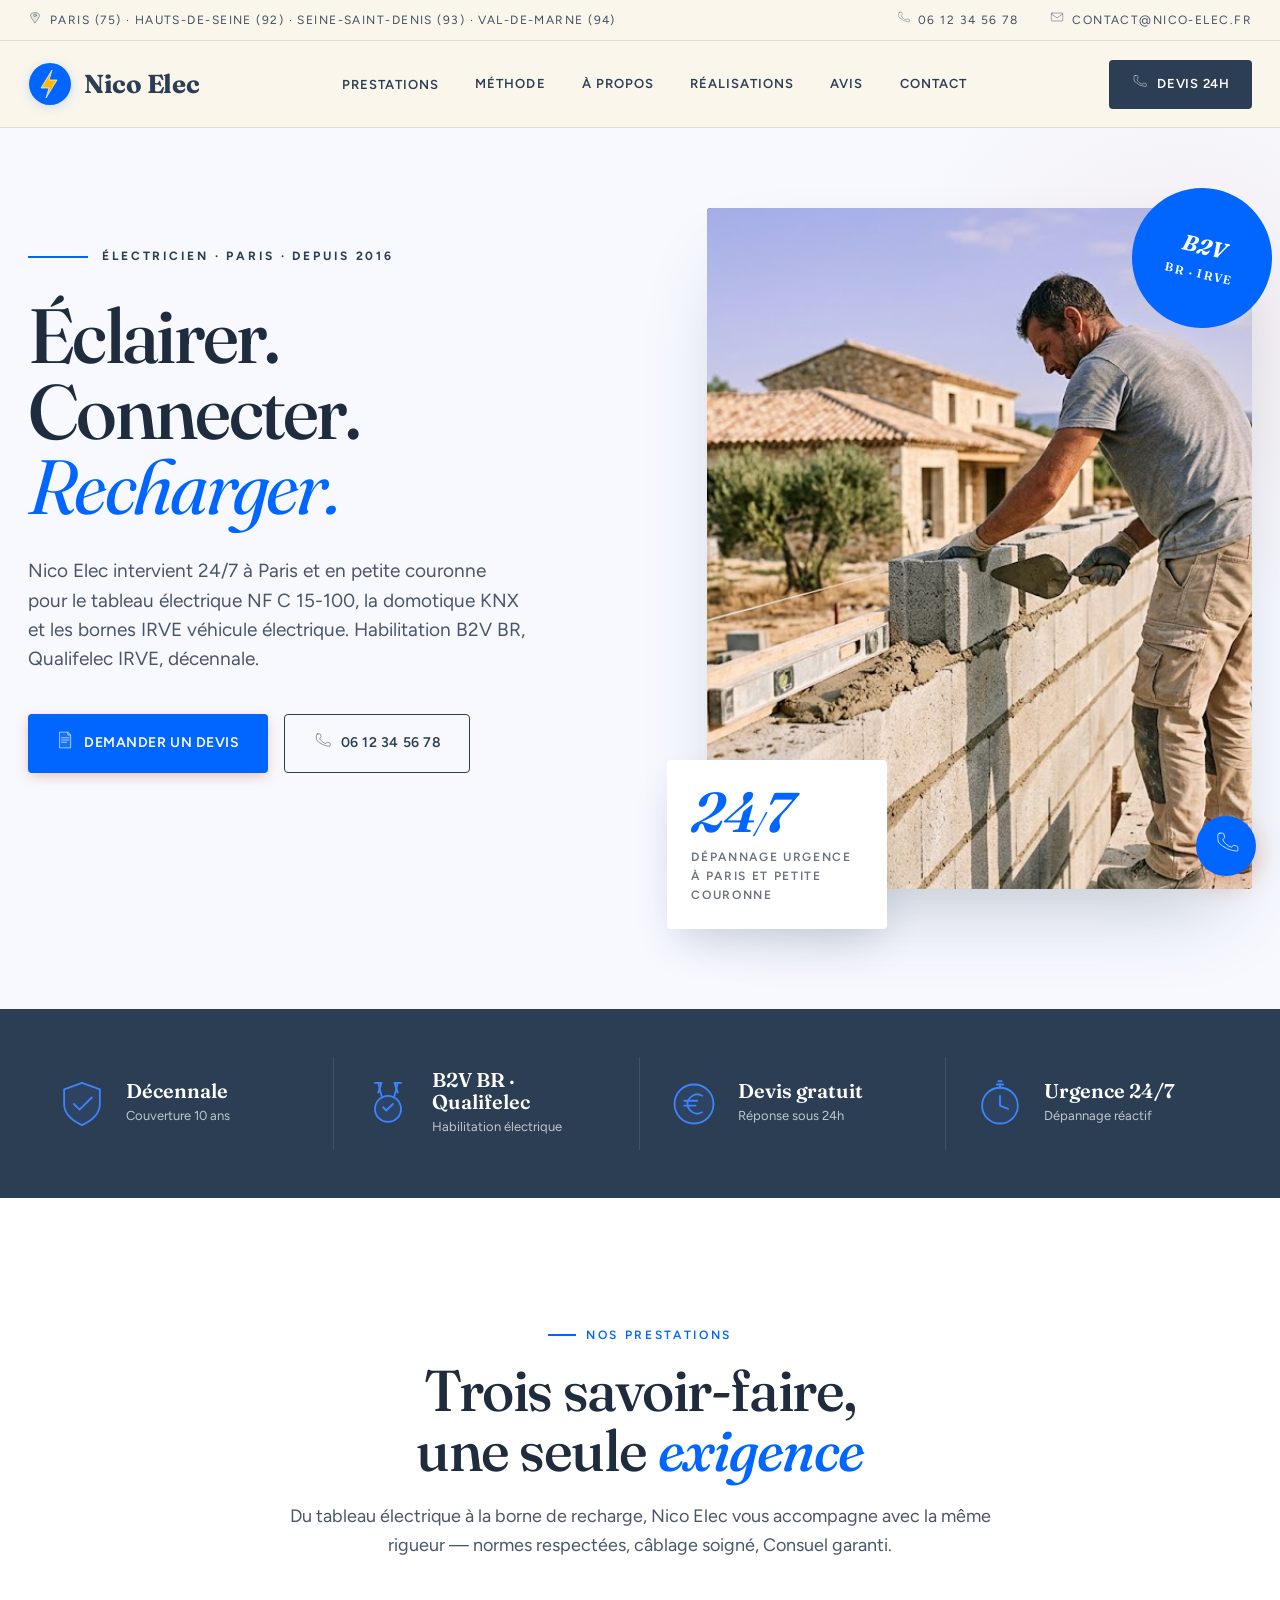
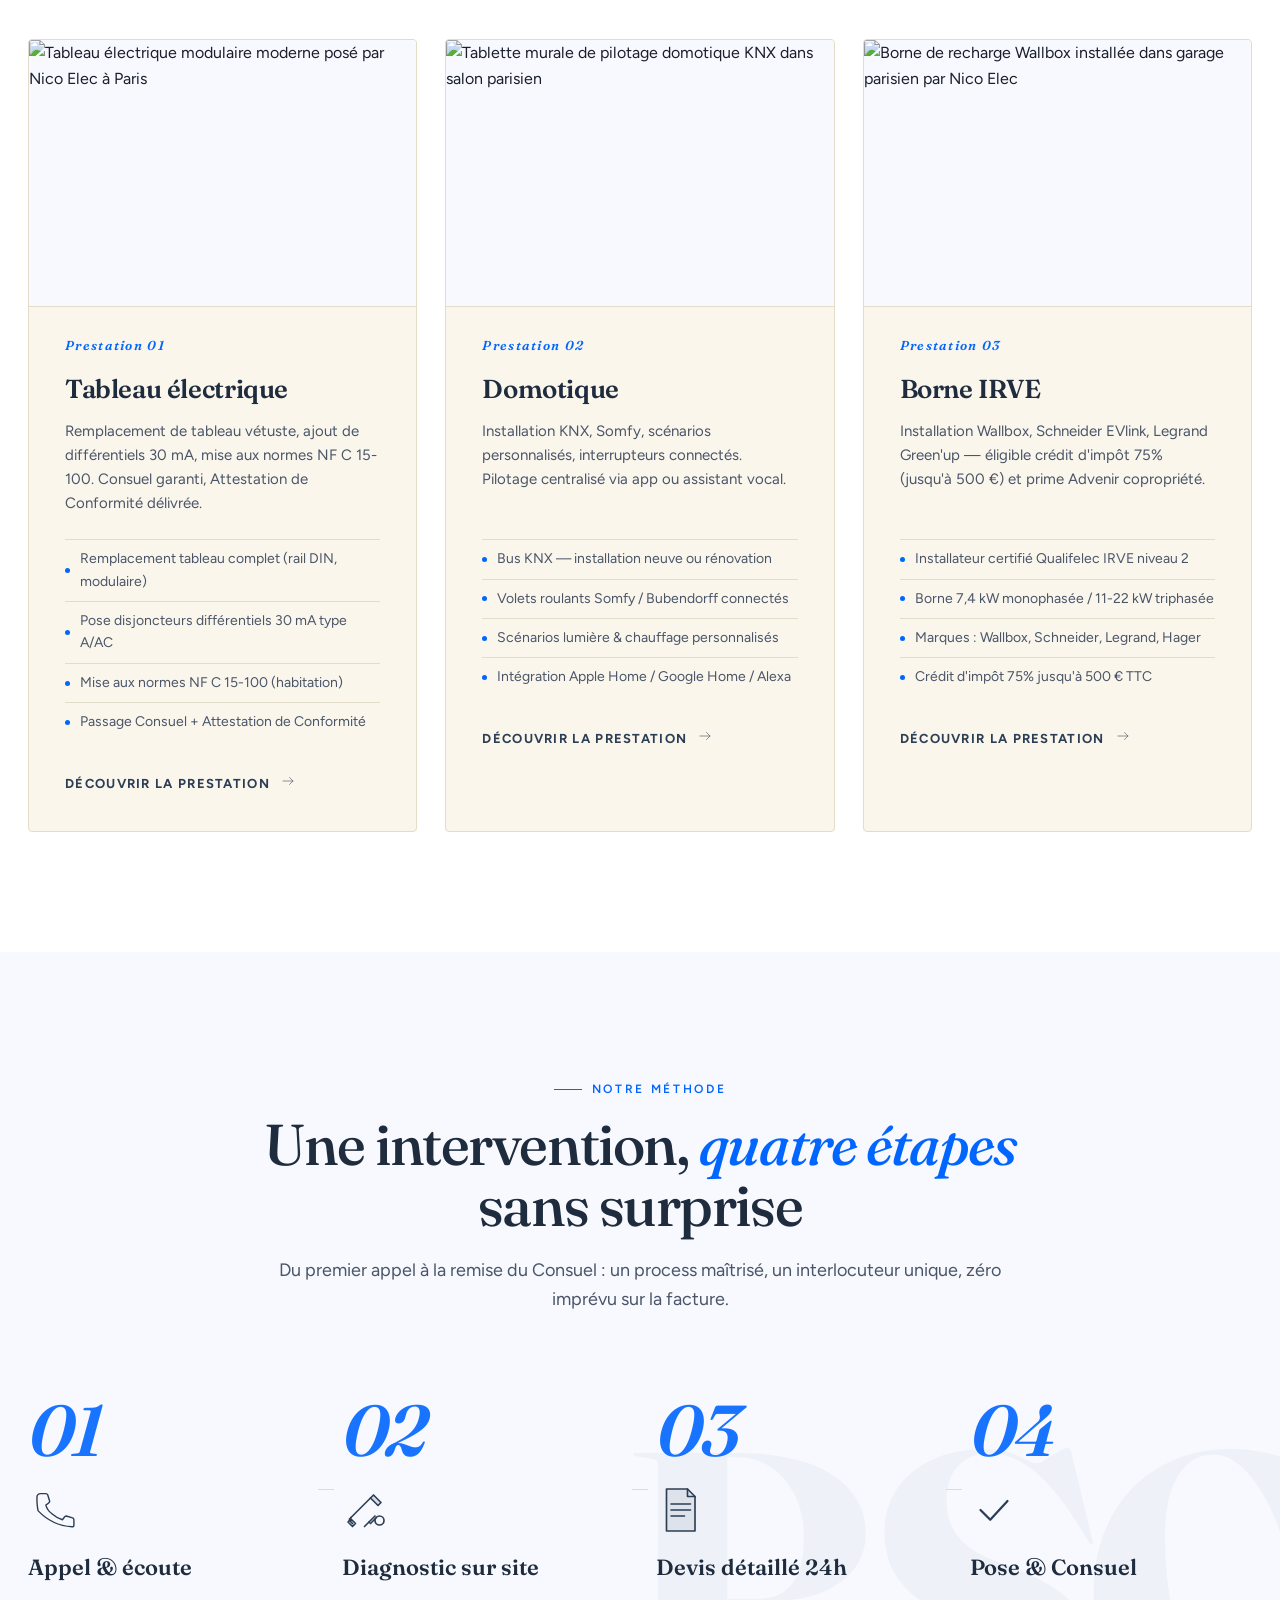
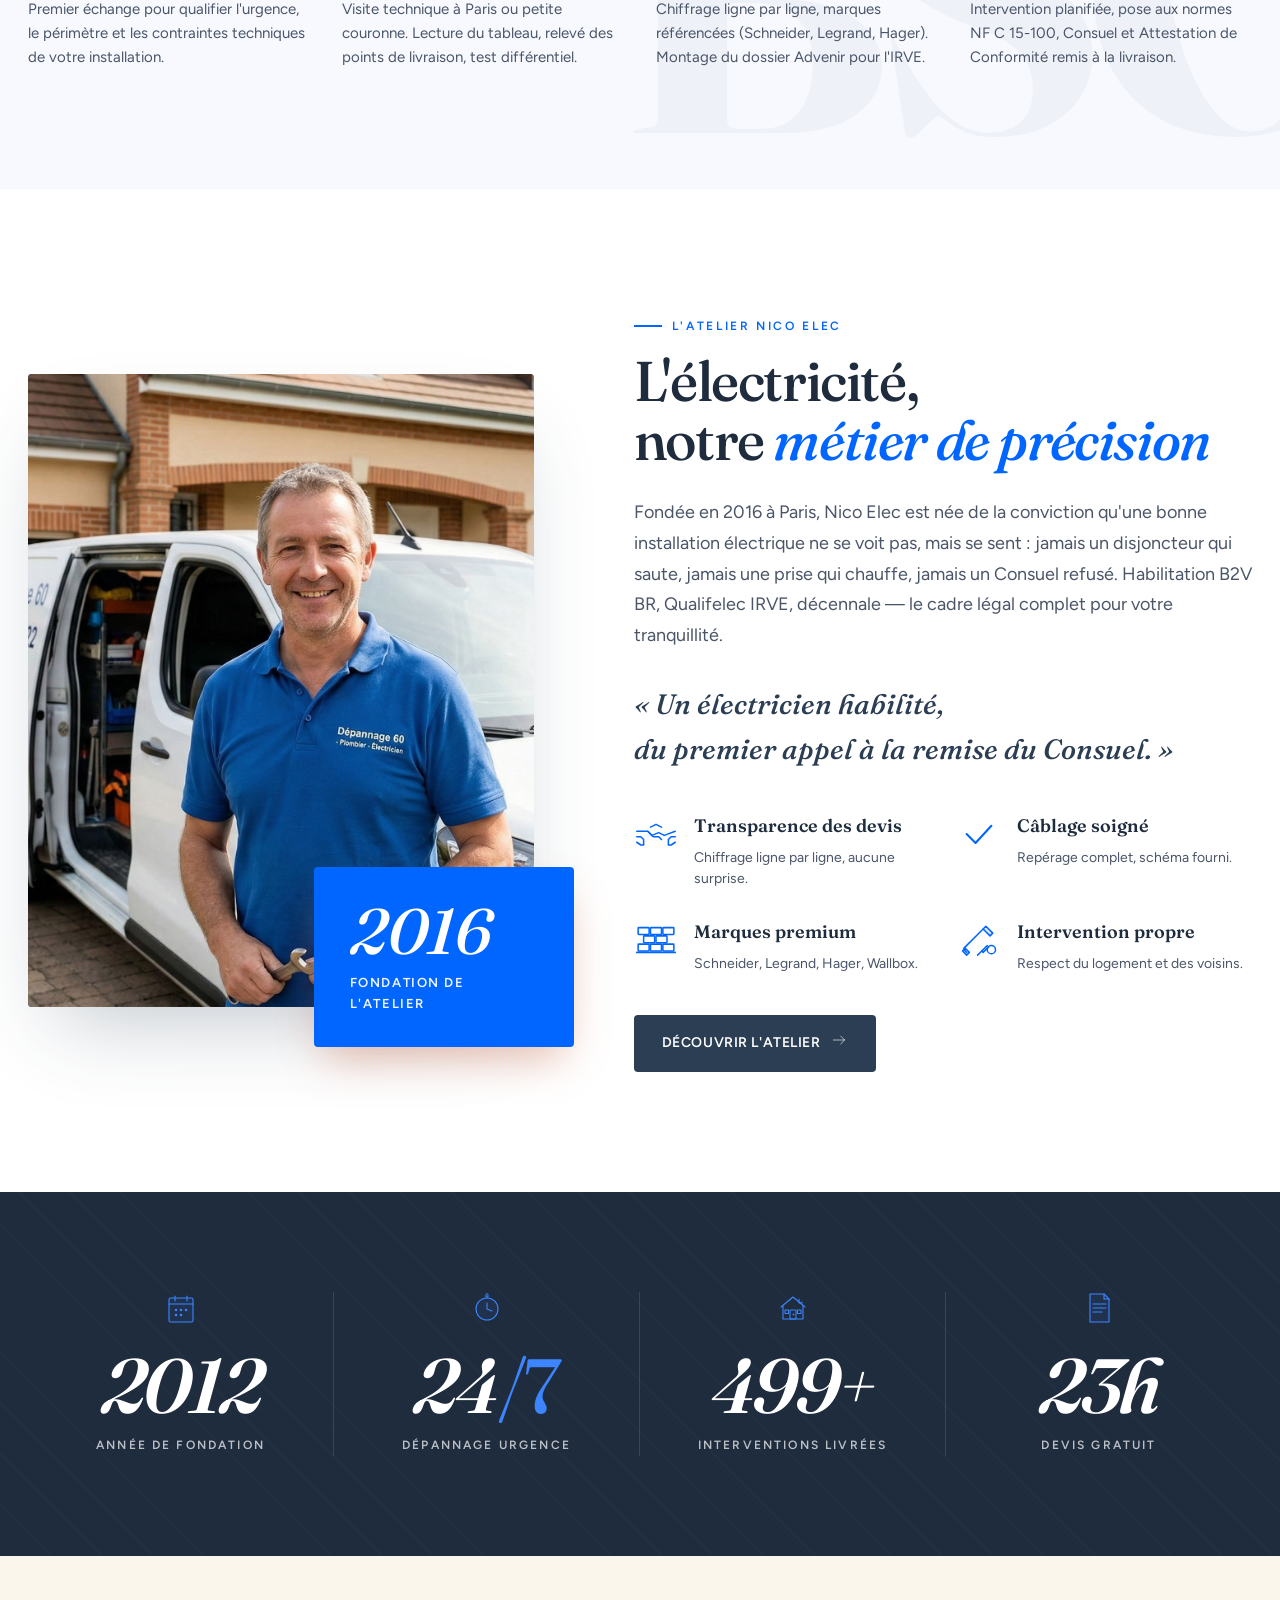
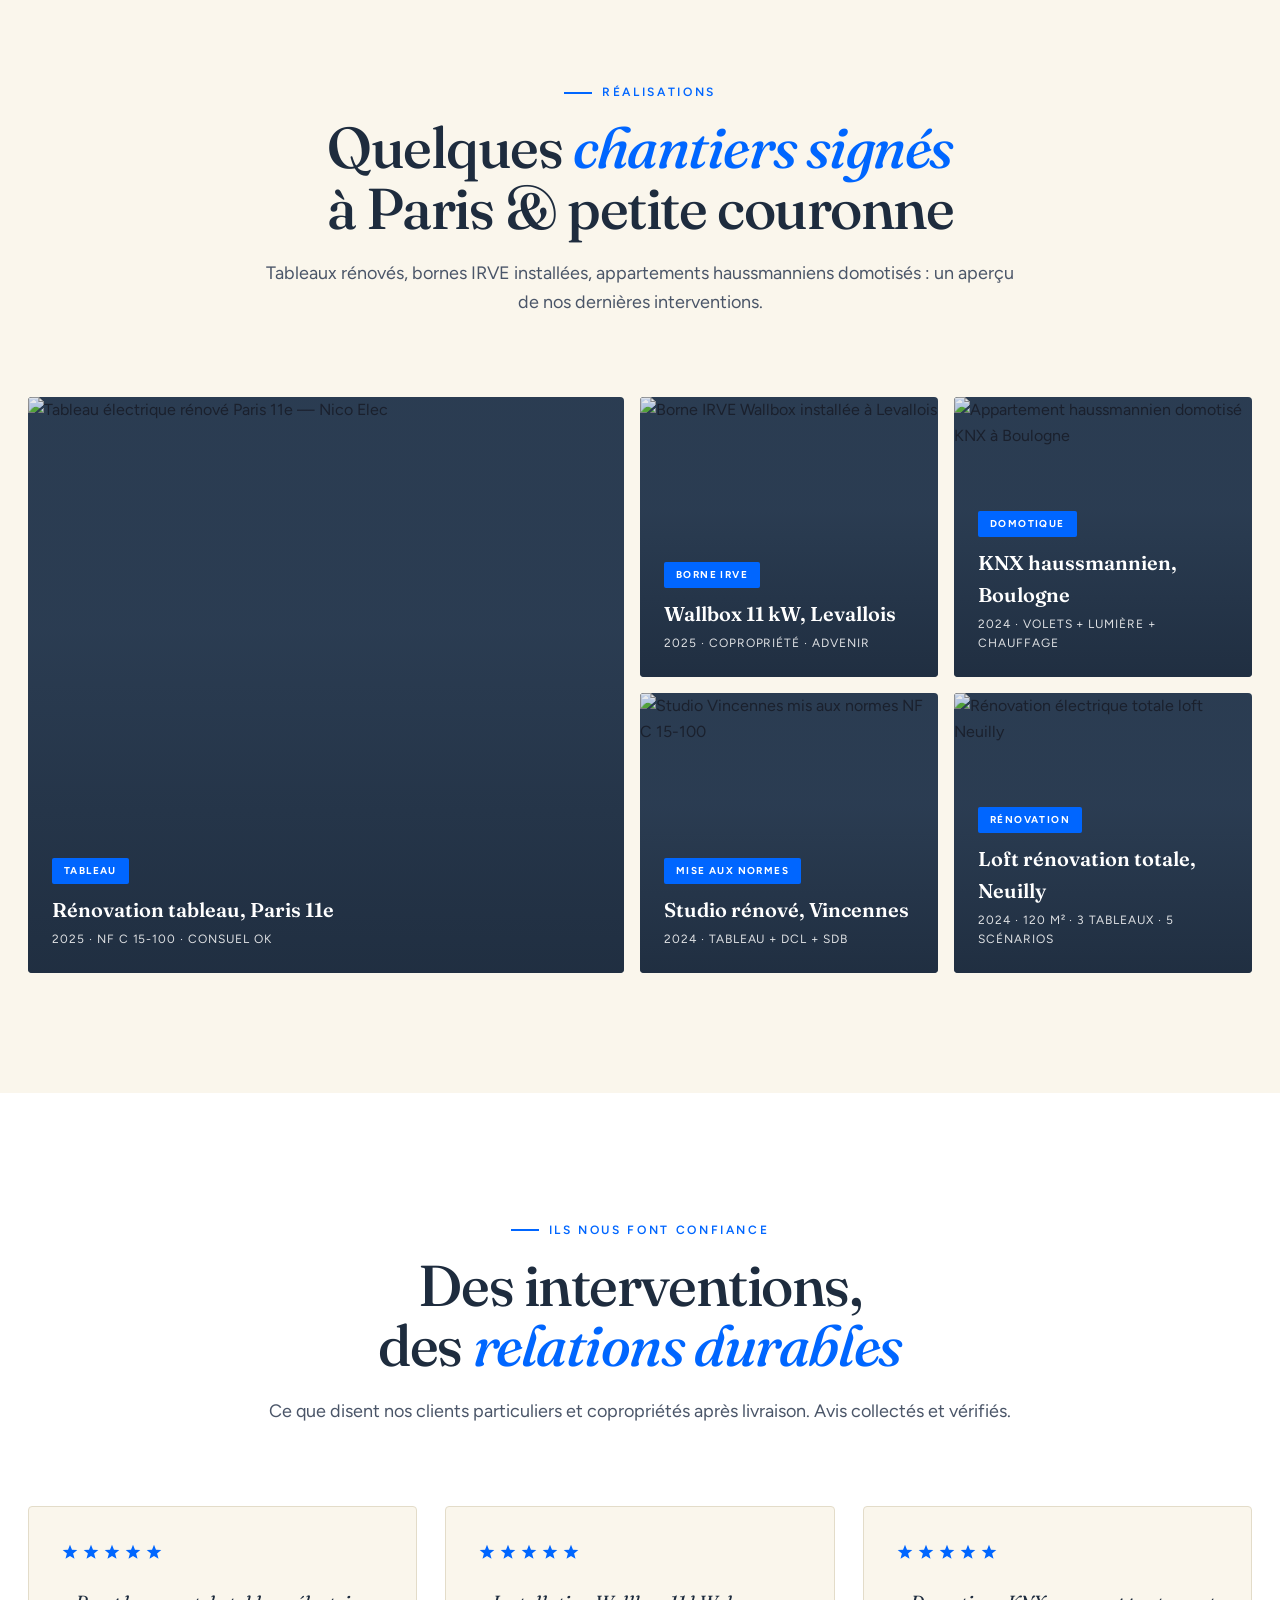
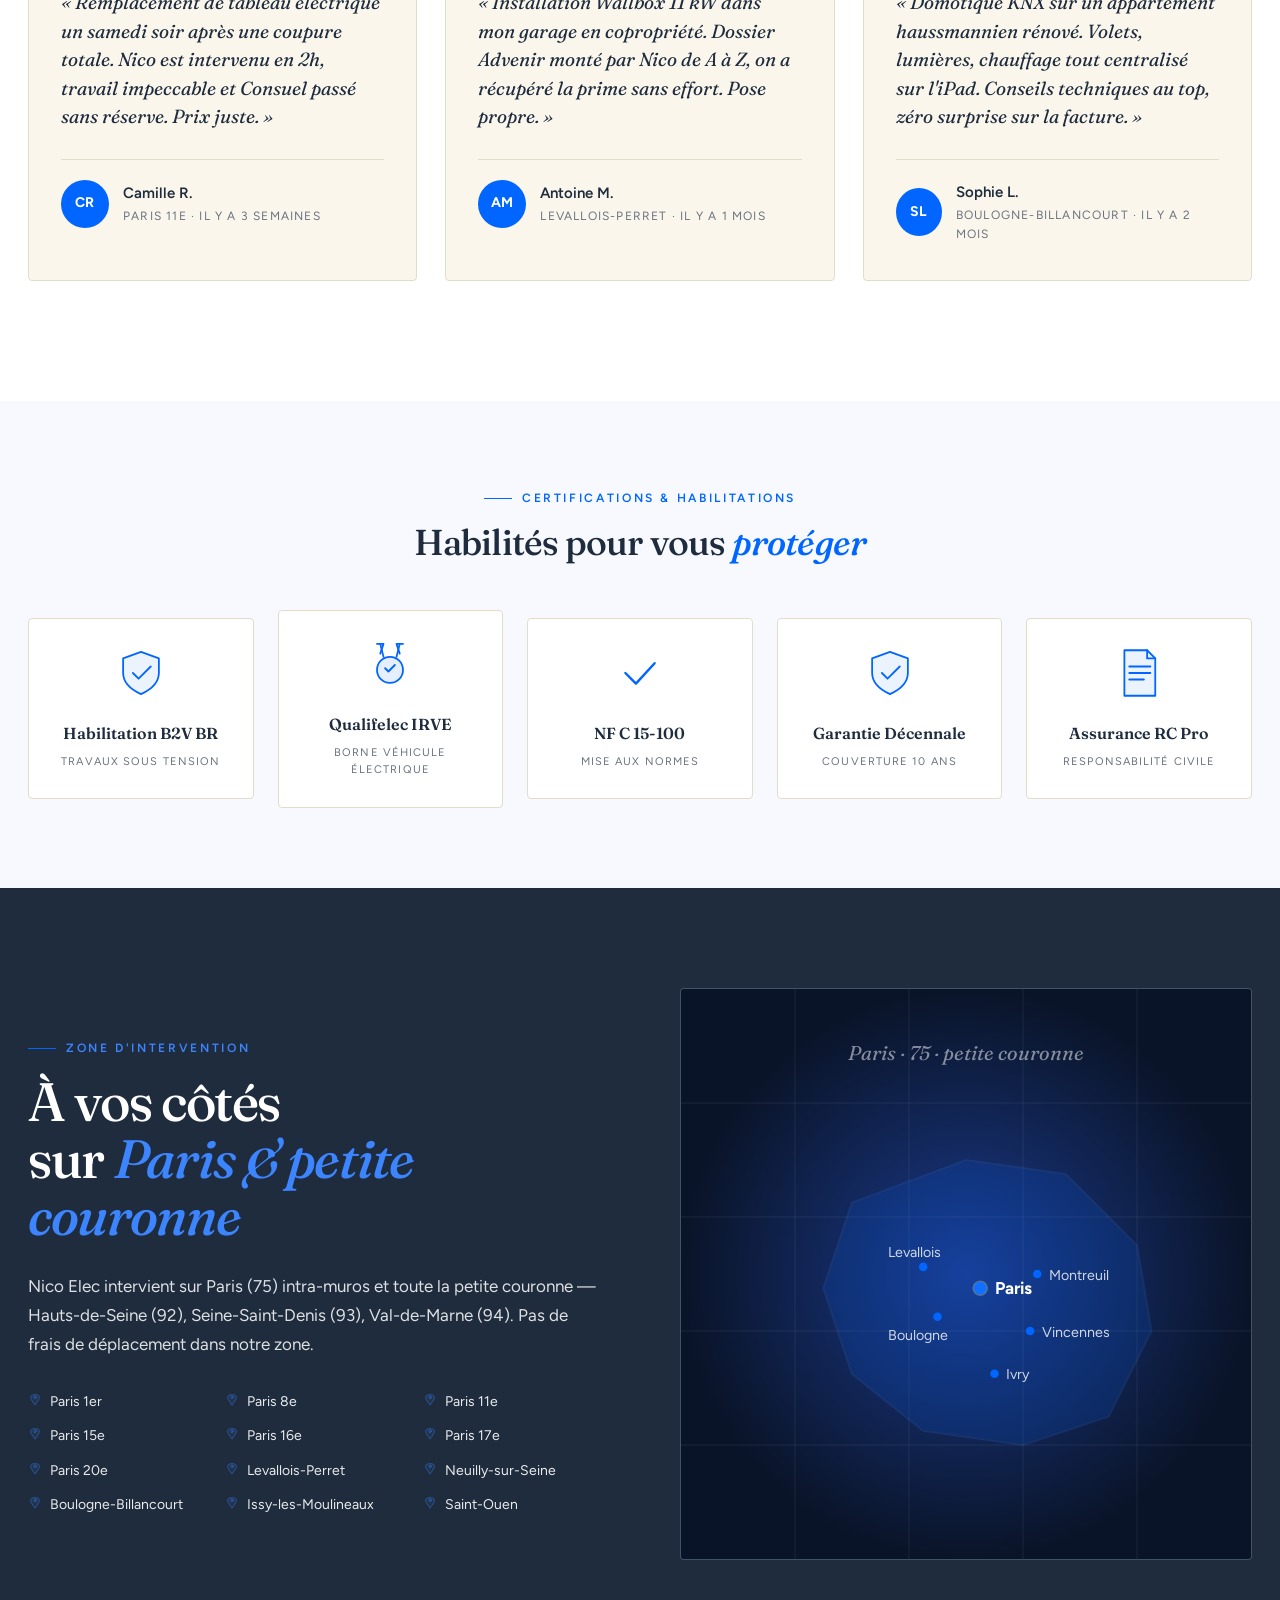
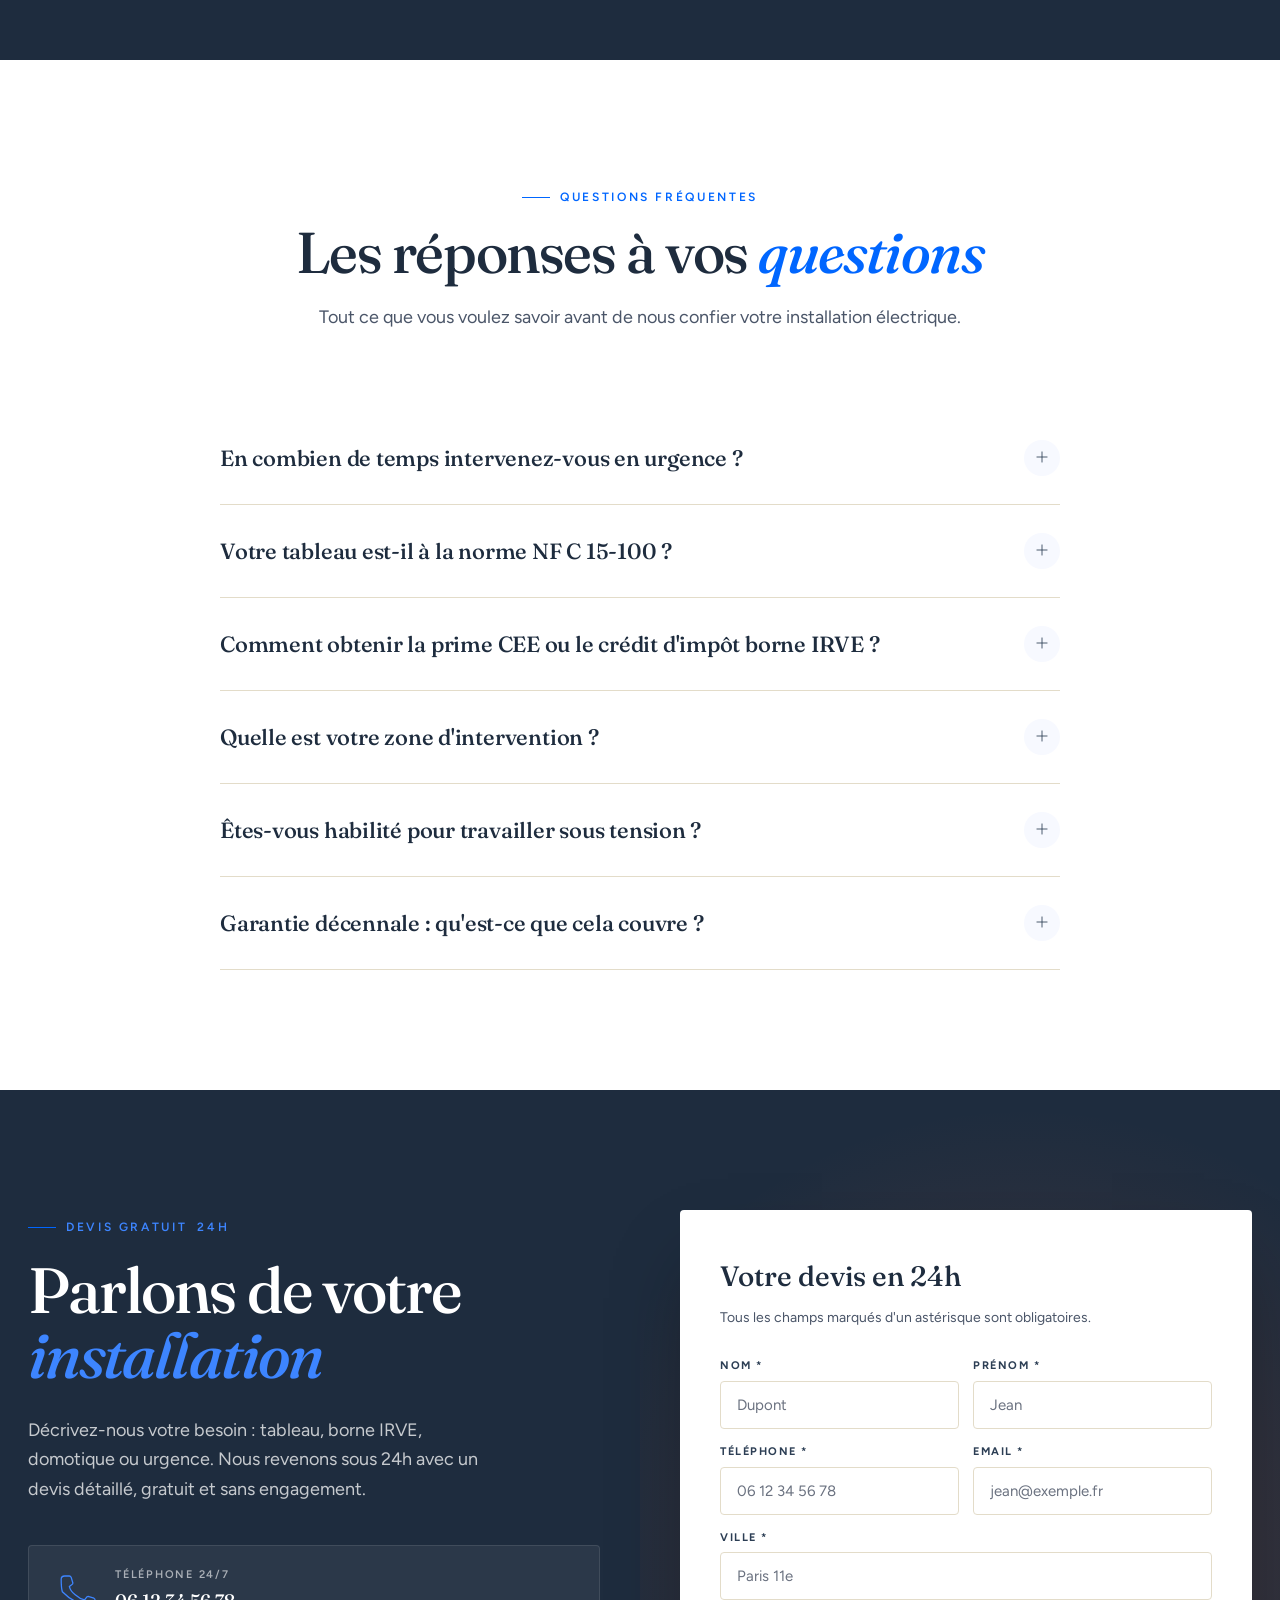
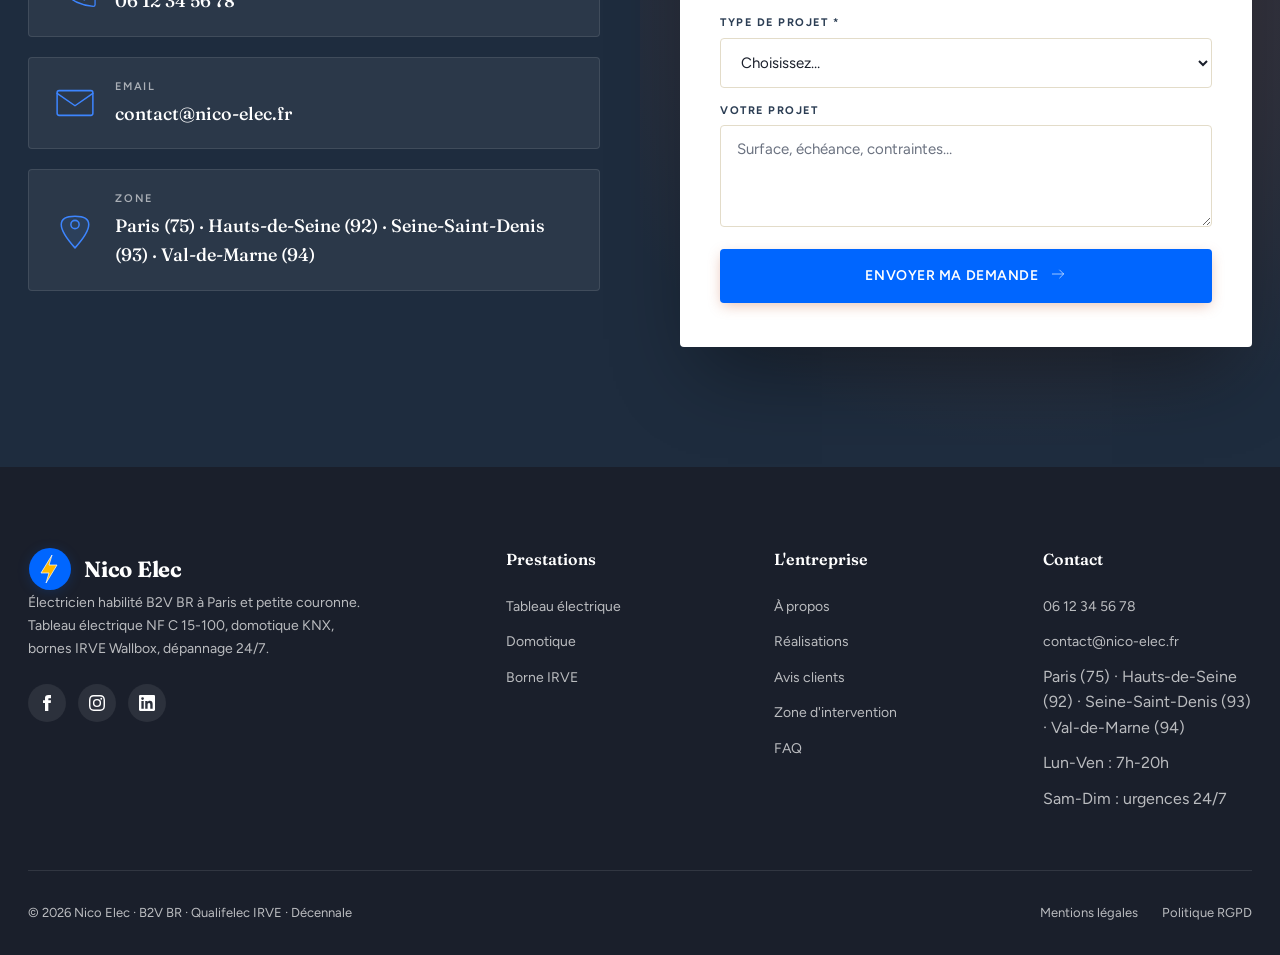
==== commit 9bc30f0e: "feat: template engine data-driven — index.html + Nico Elec instance - Étend client.config.js pour co" ====
--- a/index.html
+++ b/index.html
@@ -3,124 +3,43 @@
 <head>
 <meta charset="UTF-8" />
 <meta name="viewport" content="width=device-width,initial-scale=1" />
-<title>BSO Bâtiment — Maçonnerie · ITE · Rénovation · Vaucluse (84)</title>
-<meta name="description" content="Artisan bâtisseur dans le Vaucluse depuis 2018 : maçonnerie générale, isolation thermique extérieure (ITE) et rénovation complète. RGE Qualibat, garantie décennale, devis gratuit sous 48h." />
-<meta name="keywords" content="maçonnerie Vaucluse, ITE Avignon, rénovation Carpentras, RGE Qualibat, MaPrimeRénov, ravalement façade, extension maison Vaucluse" />
-<meta name="geo.region" content="FR-84" />
-<meta name="geo.placename" content="Avignon, Vaucluse" />
-<link rel="canonical" href="https://bso-batiment.fr/" />
+
+<!-- Page-specific meta (optional, consumed by apply-config.js) -->
+<meta name="page-title" content="Accueil" />
+<meta name="page-desc"  content="Électricien habilité B2V BR à Paris — tableau électrique NF C 15-100, domotique KNX, bornes IRVE, dépannage 24/7. Devis gratuit sous 24h." />
+
+<title>Accueil</title>
+<meta name="description" content="" />
+<meta name="robots" content="index, follow, max-image-preview:large" />
+<meta name="author" data-c="og-site" content="" />
+<meta name="theme-color" content="#0066FF" />
+
+<link rel="canonical" data-c="canonical" href="/" />
 <meta property="og:type" content="website" />
 <meta property="og:locale" content="fr_FR" />
-<meta property="og:title" content="BSO Bâtiment — Maçonnerie · ITE · Rénovation · Vaucluse" />
-<meta property="og:description" content="Artisan bâtisseur dans le Vaucluse depuis 2018. Maçonnerie, ITE, rénovation. RGE Qualibat. Devis 48h." />
-<meta property="og:url" content="https://bso-batiment.fr/" />
-<meta property="og:image" content="https://bso-batiment.fr/assets/img/logo-bso.png?v=1776937755066" />
-<meta property="og:image:alt" content="Logo BSO Bâtiment — artisan maçon Vaucluse" />
-<meta property="og:site_name" content="BSO Bâtiment" />
-<meta name="twitter:card" content="summary_large_image" />
-<meta name="twitter:title" content="BSO Bâtiment — Maçonnerie · ITE · Rénovation · Vaucluse" />
-<meta name="twitter:description" content="Artisan RGE Qualibat dans le Vaucluse. Devis gratuit 48h." />
-<meta name="twitter:image" content="https://bso-batiment.fr/assets/img/logo-bso.png?v=1776937755066" />
-<meta name="author" content="BSO Bâtiment" />
-<meta name="robots" content="index, follow, max-image-preview:large" />
-<meta name="theme-color" content="#2C3E54" />
-<link rel="alternate" hreflang="fr-FR" href="https://bso-batiment.fr/" />
-<link rel="alternate" hreflang="x-default" href="https://bso-batiment.fr/" />
+<meta property="og:title"       data-c="og-title"       content="" />
+<meta property="og:description" data-c="og-description" content="" />
+<meta property="og:url"         data-c="og-url"         content="" />
+<meta property="og:site_name"   data-c="og-site"        content="" />
+
 <link rel="preconnect" href="https://fonts.googleapis.com" />
 <link rel="preconnect" href="https://fonts.gstatic.com" crossorigin />
 <link href="https://fonts.googleapis.com/css2?family=Fraunces:ital,opsz,wght@0,9..144,400;0,9..144,500;0,9..144,600;0,9..144,700;0,9..144,800;1,9..144,400&family=Figtree:wght@400;500;600;700;800&display=swap" rel="stylesheet" />
-<link rel="stylesheet" href="assets/css/bso.css?v=1776937755066" />
-<link rel="stylesheet" href="assets/css/sobre.css?v=1776937755066" />
-<script src="assets/js/icons.js?v=1776937755066"></script>
-<script type="application/ld+json">
-{
-  "@context": "https://schema.org",
-  "@graph": [
-    {
-      "@type": ["GeneralContractor","LocalBusiness"],
-      "@id": "https://bso-batiment.fr/#org",
-      "name": "BSO Bâtiment",
-      "alternateName": "BSO Construction",
-      "description": "Artisan bâtisseur dans le Vaucluse depuis 2018 : maçonnerie générale, isolation thermique extérieure (ITE) et rénovation complète. Certifié RGE Qualibat, garantie décennale.",
-      "image": "https://bso-batiment.fr/assets/img/logo-bso.png?v=1776937755066",
-      "logo": "https://bso-batiment.fr/assets/img/logo-bso.png?v=1776937755066",
-      "url": "https://bso-batiment.fr/",
-      "telephone": "+33773292452",
-      "email": "bso.construction@gmx.com",
-      "priceRange": "€€",
-      "currenciesAccepted": "EUR",
-      "paymentAccepted": "Cash, Bank transfer, Cheque",
-      "address": {"@type": "PostalAddress", "addressLocality": "Avignon", "postalCode": "84000", "addressRegion": "Vaucluse", "addressCountry": "FR"},
-      "geo": {"@type": "GeoCoordinates", "latitude": 43.9493, "longitude": 4.8055},
-      "areaServed": [
-        {"@type": "City", "name": "Avignon"},
-        {"@type": "City", "name": "Carpentras"},
-        {"@type": "City", "name": "Orange"},
-        {"@type": "City", "name": "Cavaillon"},
-        {"@type": "City", "name": "L'Isle-sur-la-Sorgue"},
-        {"@type": "City", "name": "Pertuis"},
-        {"@type": "City", "name": "Apt"},
-        {"@type": "City", "name": "Sorgues"},
-        {"@type": "City", "name": "Le Pontet"},
-        {"@type": "City", "name": "Vedène"},
-        {"@type": "City", "name": "Monteux"},
-        {"@type": "City", "name": "Bollène"},
-        {"@type": "City", "name": "Vaison-la-Romaine"},
-        {"@type": "AdministrativeArea", "name": "Vaucluse (84)"}
-      ],
-      "founder": {"@type": "Person", "name": "BSO"},
-      "foundingDate": "2018",
-      "hasCredential": [
-        {"@type": "EducationalOccupationalCredential", "name": "RGE Qualibat", "credentialCategory": "certification"},
-        {"@type": "EducationalOccupationalCredential", "name": "Garantie Décennale", "credentialCategory": "insurance"}
-      ],
-      "openingHoursSpecification": [
-        {"@type": "OpeningHoursSpecification", "dayOfWeek": ["Monday","Tuesday","Wednesday","Thursday","Friday"], "opens": "08:00", "closes": "18:00"}
-      ],
-      "knowsLanguage": "fr",
-      "slogan": "Le bâti, notre métier de cœur",
-      "hasOfferCatalog": {
-        "@type": "OfferCatalog",
-        "name": "Prestations BSO Bâtiment",
-        "itemListElement": [
-          {"@type": "Offer", "itemOffered": {"@type": "Service", "name": "Maçonnerie générale", "url": "https://bso-batiment.fr/maconnerie.html", "areaServed": "Vaucluse"}},
-          {"@type": "Offer", "itemOffered": {"@type": "Service", "name": "Isolation thermique extérieure (ITE)", "url": "https://bso-batiment.fr/isolation-thermique.html", "areaServed": "Vaucluse"}},
-          {"@type": "Offer", "itemOffered": {"@type": "Service", "name": "Rénovation complète", "url": "https://bso-batiment.fr/renovation.html", "areaServed": "Vaucluse"}}
-        ]
-      }
-    },
-    {
-      "@type": "WebSite",
-      "@id": "https://bso-batiment.fr/#site",
-      "url": "https://bso-batiment.fr/",
-      "name": "BSO Bâtiment",
-      "inLanguage": "fr-FR",
-      "publisher": {"@id": "https://bso-batiment.fr/#org"}
-    },
-    {
-      "@type": "FAQPage",
-      "mainEntity": [
-        {"@type": "Question", "name": "Combien de temps pour recevoir un devis ?", "acceptedAnswer": {"@type": "Answer", "text": "Après la visite technique sur votre chantier, nous vous remettons un devis détaillé sous 48 heures ouvrées. Le devis est gratuit, chiffré ligne par ligne et sans engagement."}},
-        {"@type": "Question", "name": "Êtes-vous éligibles à MaPrimeRénov' et aux aides de l'État ?", "acceptedAnswer": {"@type": "Answer", "text": "Oui. BSO Bâtiment est certifié RGE Qualibat, ce qui vous ouvre droit à MaPrimeRénov', aux CEE et à l'éco-PTZ pour vos travaux d'isolation thermique extérieure. Nous montons le dossier d'aides avec vous."}},
-        {"@type": "Question", "name": "Quelle est votre zone d'intervention ?", "acceptedAnswer": {"@type": "Answer", "text": "Nous intervenons dans l'ensemble du Vaucluse (84) : Avignon, Carpentras, Orange, Cavaillon, L'Isle-sur-Sorgue, Pertuis, Apt, Sorgues, Le Pontet, Vedène, Monteux, Bollène, Vaison-la-Romaine, Mazan, Châteauneuf-de-Gadagne et communes alentour."}},
-        {"@type": "Question", "name": "Garantie décennale : qu'est-ce que cela couvre ?", "acceptedAnswer": {"@type": "Answer", "text": "La garantie décennale couvre pendant 10 ans tous les dommages compromettant la solidité de l'ouvrage ou le rendant impropre à sa destination : fissures structurelles, défauts d'étanchéité, problèmes d'isolation. Toutes nos réalisations y sont soumises."}},
-        {"@type": "Question", "name": "Quels matériaux utilisez-vous pour l'ITE ?", "acceptedAnswer": {"@type": "Answer", "text": "Nous travaillons avec Weber, Knauf, Sto, Parexlanko et Rockwool — fabricants certifiés à la pérennité reconnue. Selon votre projet et votre budget, nous proposons du polystyrène expansé, de la laine de roche haute performance ou des isolants biosourcés."}},
-        {"@type": "Question", "name": "Proposez-vous des paiements échelonnés ?", "acceptedAnswer": {"@type": "Answer", "text": "Oui, selon la taille du chantier, nous établissons un échéancier en 3 à 5 versements : acompte à la signature, appels de fonds aux étapes clés du chantier, solde à la réception. Nous acceptons aussi les financements via l'éco-PTZ pour les travaux d'isolation."}}
-      ]
-    }
-  ]
-}
-</script>
+<link rel="stylesheet" href="assets/css/bso.css?v=2026042301" />
+<link rel="stylesheet" href="assets/css/sobre.css?v=2026042301" />
+
+<!-- JSON-LD placeholder — replaced by apply-config.js with auto-generated @graph -->
+<script type="application/ld+json" data-c="json-ld">{}</script>
 </head>
 <body>
 
 <!-- TOPBAR -->
 <div class="topbar">
   <div class="container topbar-inner">
-    <div class="topbar-item"><span id="ic-pin1"></span> Vaucluse (84) · Avignon · Carpentras · Orange</div>
+    <div class="topbar-item"><span id="ic-pin1"></span> <span data-c="zone-resume"></span></div>
     <div style="display:flex; gap: 32px;">
-      <a href="tel:0773292452" class="topbar-item"><span id="ic-ph1"></span> 07 73 29 24 52</a>
-      <a href="mailto:bso.construction@gmx.com" class="topbar-item"><span id="ic-m1"></span> bso.construction@gmx.com</a>
+      <a data-c="tel-link" href="#" class="topbar-item"><span id="ic-ph1"></span> <span data-c="tel"></span></a>
+      <a data-c="email-link" href="#" class="topbar-item"><span id="ic-m1"></span> <span data-c="email"></span></a>
     </div>
   </div>
 </div>
@@ -128,23 +47,19 @@
 <!-- NAVBAR -->
 <nav class="nav" id="nav">
   <div class="container nav-inner">
-    <a href="index.html" class="nav-logo"><img src="assets/img/logo-bso.png?v=1776937755066" alt="BSO Bâtiment" /></a>
+    <a href="index.html" class="nav-logo"><span class="brand-logo" data-c="brand-logo"></span></a>
     <div class="nav-menu">
       <div class="nav-drop">
-        <a href="#services" class="nav-link">Métiers</a>
-        <div class="nav-drop-menu">
-          <a href="maconnerie.html">Maçonnerie générale</a>
-          <a href="isolation-thermique.html">ITE — Isolation extérieure</a>
-          <a href="renovation.html">Rénovation complète</a>
-        </div>
+        <a href="#services" class="nav-link">Prestations</a>
+        <div class="nav-drop-menu" data-c="nav-drop"></div>
       </div>
       <a href="#process" class="nav-link">Méthode</a>
-      <a href="a-propos.html" class="nav-link">L'Atelier</a>
+      <a href="a-propos.html" class="nav-link">À propos</a>
       <a href="#realizations" class="nav-link">Réalisations</a>
       <a href="#testimonials" class="nav-link">Avis</a>
       <a href="contact.html" class="nav-link">Contact</a>
     </div>
-    <a href="contact.html" class="nav-cta"><span id="ic-ph2"></span> Devis gratuit</a>
+    <a href="contact.html" class="nav-cta"><span id="ic-ph2"></span> <span data-c="cta-label">Devis gratuit</span></a>
     <button class="nav-burger" id="navBurger" aria-label="Menu"><span id="ic-burger"></span></button>
   </div>
 </nav>
@@ -152,19 +67,12 @@
 <!-- MOBILE DRAWER -->
 <aside class="mobile-drawer" id="mobileDrawer">
   <div class="mobile-drawer-head">
-    <img src="assets/img/logo-bso.png?v=1776937755066" alt="BSO" style="height:44px;" />
+    <span class="brand-logo" data-c="brand-logo" style="font-size:22px;"></span>
     <button class="mobile-drawer-close" id="drawerClose" aria-label="Fermer"><span id="ic-close"></span></button>
   </div>
-  <nav class="mobile-drawer-menu">
-    <a href="index.html">Accueil</a>
-    <a href="maconnerie.html">Maçonnerie</a>
-    <a href="isolation-thermique.html">ITE</a>
-    <a href="renovation.html">Rénovation</a>
-    <a href="a-propos.html">L'Atelier</a>
-    <a href="contact.html">Contact</a>
-  </nav>
+  <nav class="mobile-drawer-menu" data-c="drawer-nav"></nav>
   <div class="mobile-drawer-cta">
-    <a href="tel:0773292452" class="btn btn-primary" style="width:100%;">07 73 29 24 52</a>
+    <a data-c="tel-link" href="#" class="btn btn-primary" style="width:100%;"><span data-c="tel"></span></a>
   </div>
 </aside>
 
@@ -174,26 +82,22 @@
     <div class="hero-text">
       <div class="hero-kicker reveal">
         <span class="hero-kicker-line"></span>
-        <span class="hero-kicker-text">Artisan bâtisseur · Vaucluse · Depuis 2018</span>
-      </div>
-      <h1 class="reveal d-1">Bâtir.<br/>Isoler.<br/><em>Rénover.</em></h1>
-      <p class="hero-lead reveal d-2">BSO Bâtiment accompagne les particuliers du Vaucluse dans la maçonnerie générale, l'isolation thermique extérieure et la rénovation complète. Un seul interlocuteur, du premier coup de crayon à la dernière truelle.</p>
+        <span class="hero-kicker-text"><span data-c="metier"></span> · <span data-c="ville"></span> · Depuis <span data-c="depuis"></span></span>
+      </div>
+      <h1 class="reveal d-1">Éclairer.<br/>Connecter.<br/><em>Recharger.</em></h1>
+      <p class="hero-lead reveal d-2"><span data-c="nom"></span> intervient 24/7 à Paris et en petite couronne pour le tableau électrique NF C 15-100, la domotique KNX et les bornes IRVE véhicule électrique. Habilitation B2V BR, Qualifelec IRVE, décennale.</p>
       <div class="hero-actions reveal d-3">
         <a href="contact.html" class="btn btn-primary"><span id="ic-doc1"></span> Demander un devis</a>
-        <a href="tel:0773292452" class="btn btn-outline"><span id="ic-ph3"></span> 07 73 29 24 52</a>
-      </div>
-      <div class="hero-badges reveal d-4">
-        <div class="hero-badge"><span id="ic-sh1"></span> Garantie décennale</div>
-        <div class="hero-badge"><span id="ic-md1"></span> RGE Qualibat</div>
-        <div class="hero-badge"><span id="ic-ck1"></span> Devis 48h</div>
-      </div>
+        <a data-c="tel-link" href="#" class="btn btn-outline"><span id="ic-ph3"></span> <span data-c="tel"></span></a>
+      </div>
+      <div class="hero-badges reveal d-4" data-c="hero-badges"></div>
     </div>
     <div class="hero-visual reveal-scale d-2">
-      <div class="hero-img-main"><img src="assets/img/hero-chantier.jpg" alt="Chantier BSO Bâtiment" loading="eager" /></div>
-      <div class="hero-stamp"><div class="hero-stamp-center">RGE<br/><span style="font-size:12px; letter-spacing:0.1em; font-style:normal; font-weight:600;">QUALIBAT</span></div></div>
+      <div class="hero-img-main"><img src="assets/img/hero-chantier.jpg" alt="Électricien Nico Elec intervenant sur un chantier à Paris" loading="eager" /></div>
+      <div class="hero-stamp"><div class="hero-stamp-center" data-c="hero-stamp">B2V<br/><span style="font-size:12px; letter-spacing:0.1em; font-style:normal; font-weight:600;">BR · IRVE</span></div></div>
       <div class="hero-img-overlay">
-        <div class="hero-img-overlay-num"><em>08</em></div>
-        <div class="hero-img-overlay-label">années d'expérience au service du Vaucluse</div>
+        <div class="hero-img-overlay-num"><em>24<span style="font-size:.45em;">/</span>7</em></div>
+        <div class="hero-img-overlay-label">dépannage urgence à Paris et petite couronne</div>
       </div>
     </div>
   </div>
@@ -201,48 +105,18 @@
 
 <!-- BANDE ATOUTS -->
 <section class="strip-atouts">
-  <div class="container atouts-grid">
-    <div class="atout reveal d-1"><span class="atout-icon" id="ic-sh2"></span><div><div class="atout-title">Décennale</div><div class="atout-sub">Couverture 10 ans</div></div></div>
-    <div class="atout reveal d-2"><span class="atout-icon" id="ic-md2"></span><div><div class="atout-title">RGE · Qualibat</div><div class="atout-sub">MaPrimeRénov' éligible</div></div></div>
-    <div class="atout reveal d-3"><span class="atout-icon" id="ic-eu1"></span><div><div class="atout-title">Devis gratuit</div><div class="atout-sub">Réponse sous 48h</div></div></div>
-    <div class="atout reveal d-4"><span class="atout-icon" id="ic-cl1"></span><div><div class="atout-title">Réactif</div><div class="atout-sub">Intervention rapide</div></div></div>
-  </div>
+  <div class="container atouts-grid" data-c="atouts-grid"></div>
 </section>
 
 <!-- SERVICES -->
 <section class="s services" id="services">
   <div class="container">
     <div class="s-head reveal">
-      <span class="eyebrow">Nos métiers</span>
+      <span class="eyebrow">Nos prestations</span>
       <h2>Trois savoir-faire,<br/>une seule <em>exigence</em></h2>
-      <p>Du gros œuvre à la finition, BSO Bâtiment coordonne l'ensemble de votre chantier avec rigueur et transparence.</p>
-    </div>
-    <div class="services-grid">
-      <article class="service reveal d-1">
-        <div class="service-media"><img src="assets/img/srv-maconnerie.jpg" alt="Maçon construisant un mur en parpaing — chantier BSO Bâtiment Vaucluse" loading="lazy" /></div>
-        <div class="service-num">Prestation 01</div>
-        <h3>Maçonnerie générale</h3>
-        <p>Gros œuvre, fondations, élévation, ouvertures, extensions. Nous bâtissons dans les règles de l'art pour des constructions pérennes.</p>
-        <ul><li>Fondations &amp; dallages béton armé</li><li>Élévation murs parpaing, brique, pierre</li><li>Ouvertures &amp; ravalement de façade</li><li>Extensions &amp; agrandissements</li></ul>
-        <a href="maconnerie.html" class="service-link">Découvrir le métier <span id="ic-a1"></span></a>
-      </article>
-      <article class="service reveal d-2">
-        <div class="service-media"><img src="assets/img/srv-ite.jpg" alt="Façade en cours d'isolation thermique extérieure avec panneaux PSE — BSO Bâtiment" loading="lazy" /></div>
-        <div class="service-num">Prestation 02</div>
-        <h3>Isolation thermique extérieure</h3>
-        <p>ITE polystyrène, laine de roche ou biosourcée, bardage rapporté. Éligible MaPrimeRénov' et CEE pour réduire durablement vos factures.</p>
-        <ul><li>ITE polystyrène expansé (PSE)</li><li>ITE laine de roche haute performance</li><li>Bardage rapporté ventilé</li><li>Montage dossier MaPrimeRénov'</li></ul>
-        <a href="isolation-thermique.html" class="service-link">Découvrir le métier <span id="ic-a2"></span></a>
-      </article>
-      <article class="service reveal d-3">
-        <div class="service-media"><img src="assets/img/srv-renovation.jpg" alt="Salle de bain rénovée moderne avec carrelage et vasque — BSO Bâtiment" loading="lazy" /></div>
-        <div class="service-num">Prestation 03</div>
-        <h3>Rénovation complète</h3>
-        <p>Cuisine, salle de bain, sols, plâtrerie, peinture. Un interlocuteur unique pour orchestrer tous les corps de métier de votre chantier clé en main.</p>
-        <ul><li>Rénovation salle de bain complète</li><li>Rénovation cuisine clé en main</li><li>Sols carrelage, parquet, vinyle</li><li>Plâtrerie, peinture, cloisonnement</li></ul>
-        <a href="renovation.html" class="service-link">Découvrir le métier <span id="ic-a3"></span></a>
-      </article>
-    </div>
+      <p>Du tableau électrique à la borne de recharge, <span data-c="nom"></span> vous accompagne avec la même rigueur — normes respectées, câblage soigné, Consuel garanti.</p>
+    </div>
+    <div class="services-grid" data-c="services-grid"></div>
   </div>
 </section>
 
@@ -251,15 +125,10 @@
   <div class="container">
     <div class="s-head reveal">
       <span class="eyebrow">Notre méthode</span>
-      <h2>Un chantier, <em>quatre étapes</em><br/>sans surprise</h2>
-      <p>De l'étude au dernier coup de pinceau, une organisation maîtrisée qui respecte votre budget et vos délais.</p>
-    </div>
-    <div class="process-grid">
-      <div class="step reveal d-1"><div class="step-num">01</div><div class="step-icon" id="ic-st1"></div><h4>Appel &amp; écoute</h4><p>Premier échange téléphonique pour cerner votre projet, vos contraintes et votre échéance.</p></div>
-      <div class="step reveal d-2"><div class="step-num">02</div><div class="step-icon" id="ic-st2"></div><h4>Visite technique</h4><p>Rendez-vous sur place pour relever les mesures, examiner l'existant et affiner votre demande.</p></div>
-      <div class="step reveal d-3"><div class="step-num">03</div><div class="step-icon" id="ic-st3"></div><h4>Devis détaillé 48h</h4><p>Chiffrage ligne par ligne, sans engagement. Montage du dossier MaPrimeRénov' si éligible.</p></div>
-      <div class="step reveal d-4"><div class="step-num">04</div><div class="step-icon" id="ic-st4"></div><h4>Chantier &amp; livraison</h4><p>Planification, exécution, suivi. Réception de chantier propre, garantie décennale activée.</p></div>
-    </div>
+      <h2>Une intervention, <em>quatre étapes</em><br/>sans surprise</h2>
+      <p>Du premier appel à la remise du Consuel : un process maîtrisé, un interlocuteur unique, zéro imprévu sur la facture.</p>
+    </div>
+    <div class="process-grid" data-c="process-grid"></div>
   </div>
 </section>
 
@@ -267,19 +136,19 @@
 <section class="s about" id="about">
   <div class="container about-grid">
     <div class="about-visual reveal-left">
-      <div class="about-img"><img src="assets/img/about-artisan.jpg" alt="Artisan BSO Bâtiment Vaucluse" /></div>
-      <div class="about-card"><div class="about-card-num">2018</div><div class="about-card-label">Fondation de l'atelier</div></div>
+      <div class="about-img"><img src="assets/img/about-artisan.jpg" alt="Nico Elec — électricien Paris en intervention" /></div>
+      <div class="about-card"><div class="about-card-num" data-c="depuis"></div><div class="about-card-label">Fondation de l'atelier</div></div>
     </div>
     <div class="about-content reveal-right">
-      <span class="eyebrow">L'atelier BSO</span>
-      <h2>Le bâti,<br/>notre <em>métier de cœur</em></h2>
-      <p class="about-lead">Fondée en 2018 dans le Vaucluse, BSO Bâtiment est née de la passion du geste juste et du travail bien fait. Maçonnerie traditionnelle, isolation performante, rénovation soignée — nous signons chaque chantier avec la même rigueur, qu'il s'agisse d'une ouverture de mur ou d'une rénovation complète.</p>
-      <p class="about-signature">« Un artisan proche de vous,<br/>du premier échange jusqu'à la clé. »</p>
+      <span class="eyebrow">L'atelier Nico Elec</span>
+      <h2>L'électricité,<br/>notre <em>métier de précision</em></h2>
+      <p class="about-lead">Fondée en <span data-c="depuis"></span> à Paris, <span data-c="nom"></span> est née de la conviction qu'une bonne installation électrique ne se voit pas, mais se sent : jamais un disjoncteur qui saute, jamais une prise qui chauffe, jamais un Consuel refusé. Habilitation B2V BR, Qualifelec IRVE, décennale — le cadre légal complet pour votre tranquillité.</p>
+      <p class="about-signature">« Un électricien habilité,<br/>du premier appel à la remise du Consuel. »</p>
       <div class="about-features">
         <div class="about-feature"><span class="about-feature-icon" id="ic-af1"></span><div><h5>Transparence des devis</h5><p>Chiffrage ligne par ligne, aucune surprise.</p></div></div>
-        <div class="about-feature"><span class="about-feature-icon" id="ic-af2"></span><div><h5>Finition soignée</h5><p>Le détail qui fait la différence.</p></div></div>
-        <div class="about-feature"><span class="about-feature-icon" id="ic-af3"></span><div><h5>Matériaux certifiés</h5><p>Weber, Knauf, Sto, Rockwool.</p></div></div>
-        <div class="about-feature"><span class="about-feature-icon" id="ic-af4"></span><div><h5>Chantier propre</h5><p>Respect des lieux et des voisins.</p></div></div>
+        <div class="about-feature"><span class="about-feature-icon" id="ic-af2"></span><div><h5>Câblage soigné</h5><p>Repérage complet, schéma fourni.</p></div></div>
+        <div class="about-feature"><span class="about-feature-icon" id="ic-af3"></span><div><h5>Marques premium</h5><p>Schneider, Legrand, Hager, Wallbox.</p></div></div>
+        <div class="about-feature"><span class="about-feature-icon" id="ic-af4"></span><div><h5>Intervention propre</h5><p>Respect du logement et des voisins.</p></div></div>
       </div>
       <a href="a-propos.html" class="btn btn-dark">Découvrir l'atelier <span id="ic-af5"></span></a>
     </div>
@@ -289,10 +158,10 @@
 <!-- STATS -->
 <section class="stats">
   <div class="container stats-grid">
-    <div class="stat reveal d-1"><span class="stat-icon" id="ic-stt1"></span><div class="stat-num" data-count="2018">2018</div><div class="stat-label">Année de fondation</div></div>
-    <div class="stat reveal d-2"><span class="stat-icon" id="ic-stt2"></span><div class="stat-num"><span data-count="10">10</span><em> ans</em></div><div class="stat-label">Garantie décennale</div></div>
-    <div class="stat reveal d-3"><span class="stat-icon" id="ic-stt3"></span><div class="stat-num"><span data-count="150">150</span>+</div><div class="stat-label">Chantiers livrés</div></div>
-    <div class="stat reveal d-4"><span class="stat-icon" id="ic-stt4"></span><div class="stat-num"><span data-count="48">48</span>h</div><div class="stat-label">Devis gratuit</div></div>
+    <div class="stat reveal d-1"><span class="stat-icon" id="ic-stt1"></span><div class="stat-num" data-count="2016">2016</div><div class="stat-label">Année de fondation</div></div>
+    <div class="stat reveal d-2"><span class="stat-icon" id="ic-stt2"></span><div class="stat-num">24<em>/7</em></div><div class="stat-label">Dépannage urgence</div></div>
+    <div class="stat reveal d-3"><span class="stat-icon" id="ic-stt3"></span><div class="stat-num"><span data-count="500">500</span>+</div><div class="stat-label">Interventions livrées</div></div>
+    <div class="stat reveal d-4"><span class="stat-icon" id="ic-stt4"></span><div class="stat-num"><span data-count="24">24</span>h</div><div class="stat-label">Devis gratuit</div></div>
   </div>
 </section>
 
@@ -301,31 +170,10 @@
   <div class="container">
     <div class="s-head reveal">
       <span class="eyebrow">Réalisations</span>
-      <h2>Quelques <em>chantiers signés</em><br/>par la maison</h2>
-      <p>Extensions, ravalements, ITE, rénovations complètes — voici un aperçu de nos dernières réalisations dans le Vaucluse.</p>
-    </div>
-    <div class="realizations-grid">
-      <div class="realization reveal">
-        <img src="assets/img/hero-chantier.jpg" alt="Villa provençale Avignon — façade ITE" loading="lazy" />
-        <div class="realization-overlay"><span class="realization-tag">Ravalement</span><h4>Villa provençale, Avignon</h4><div class="realization-meta">2024 · Façade &amp; ITE · 180 m²</div></div>
-      </div>
-      <div class="realization reveal d-1">
-        <img src="assets/img/real-sdb-carpentras.jpg" alt="Salle de bain rénovée Carpentras" loading="lazy" />
-        <div class="realization-overlay"><span class="realization-tag">Rénovation</span><h4>Salle de bain, Carpentras</h4><div class="realization-meta">2024 · 12 m²</div></div>
-      </div>
-      <div class="realization reveal d-2">
-        <img src="assets/img/real-ite-orange.jpg?v=1776937755066" alt="Chantier ITE laine de roche Orange" loading="lazy" />
-        <div class="realization-overlay"><span class="realization-tag">ITE</span><h4>Maison individuelle, Orange</h4><div class="realization-meta">2023 · Laine de roche · 220 m²</div></div>
-      </div>
-      <div class="realization reveal d-3">
-        <img src="assets/img/real-extension-cavaillon.jpg" alt="Extension maison Cavaillon" loading="lazy" />
-        <div class="realization-overlay"><span class="realization-tag">Extension</span><h4>Extension bois &amp; maçonnerie</h4><div class="realization-meta">2024 · Cavaillon · 45 m²</div></div>
-      </div>
-      <div class="realization reveal d-4">
-        <img src="assets/img/real-cuisine-pertuis.jpg" alt="Cuisine clé en main Pertuis" loading="lazy" />
-        <div class="realization-overlay"><span class="realization-tag">Rénovation</span><h4>Cuisine clé en main, Pertuis</h4><div class="realization-meta">2023 · Rénovation complète</div></div>
-      </div>
-    </div>
+      <h2>Quelques <em>chantiers signés</em><br/>à Paris &amp; petite couronne</h2>
+      <p>Tableaux rénovés, bornes IRVE installées, appartements haussmanniens domotisés : un aperçu de nos dernières interventions.</p>
+    </div>
+    <div class="realizations-grid" data-c="realizations-grid"></div>
   </div>
 </section>
 
@@ -334,26 +182,10 @@
   <div class="container">
     <div class="s-head reveal">
       <span class="eyebrow">Ils nous font confiance</span>
-      <h2>Des chantiers,<br/>des <em>relations durables</em></h2>
-      <p>Ce que disent nos clients particuliers après livraison. Avis collectés et vérifiés.</p>
-    </div>
-    <div class="testi-grid">
-      <div class="testi reveal d-1">
-        <div class="testi-stars"><span id="st1"></span><span id="st1b"></span><span id="st1c"></span><span id="st1d"></span><span id="st1e"></span></div>
-        <p class="testi-text">« Travail soigné et équipe à l'écoute. ITE réalisée en temps et en heure, façade impeccable. Je recommande sans réserve. »</p>
-        <div class="testi-author"><div class="testi-avatar">SD</div><div><div class="testi-name">Sophie D.</div><div class="testi-city">Avignon · Il y a 1 mois</div></div></div>
-      </div>
-      <div class="testi reveal d-2">
-        <div class="testi-stars"><span id="st2"></span><span id="st2b"></span><span id="st2c"></span><span id="st2d"></span><span id="st2e"></span></div>
-        <p class="testi-text">« Rénovation complète de notre maison ancienne. Sérieux, ponctuels, finitions au top. Très satisfait du résultat. »</p>
-        <div class="testi-author"><div class="testi-avatar">JM</div><div><div class="testi-name">Jean-Claude M.</div><div class="testi-city">Avignon · Il y a 2 mois</div></div></div>
-      </div>
-      <div class="testi reveal d-3">
-        <div class="testi-stars"><span id="st3"></span><span id="st3b"></span><span id="st3c"></span><span id="st3d"></span><span id="st3e"></span></div>
-        <p class="testi-text">« Extension maçonnée parfaitement intégrée. Conseils avisés, devis respecté à l'euro près. Une vraie équipe de pros. »</p>
-        <div class="testi-author"><div class="testi-avatar">CL</div><div><div class="testi-name">Claire L.</div><div class="testi-city">Carpentras · Il y a 3 semaines</div></div></div>
-      </div>
-    </div>
+      <h2>Des interventions,<br/>des <em>relations durables</em></h2>
+      <p>Ce que disent nos clients particuliers et copropriétés après livraison. Avis collectés et vérifiés.</p>
+    </div>
+    <div class="testi-grid" data-c="testi-grid"></div>
   </div>
 </section>
 
@@ -361,16 +193,10 @@
 <section class="certs">
   <div class="container">
     <div class="s-head reveal" style="margin-bottom:48px;">
-      <span class="eyebrow">Certifications &amp; garanties</span>
-      <h2 style="font-size:36px;">Certifiés pour vous <em>protéger</em></h2>
-    </div>
-    <div class="certs-grid">
-      <div class="cert reveal d-1"><div class="cert-icon" id="ic-ct1"></div><div class="cert-name">Décennale</div><div class="cert-sub">10 ans</div></div>
-      <div class="cert reveal d-2"><div class="cert-icon" id="ic-ct2"></div><div class="cert-name">RGE Qualibat</div><div class="cert-sub">Certifié</div></div>
-      <div class="cert reveal d-3"><div class="cert-icon" id="ic-ct3"></div><div class="cert-name">MaPrimeRénov'</div><div class="cert-sub">Éligible</div></div>
-      <div class="cert reveal d-4"><div class="cert-icon" id="ic-ct4"></div><div class="cert-name">CEE</div><div class="cert-sub">Partenaire</div></div>
-      <div class="cert reveal d-5"><div class="cert-icon" id="ic-ct5"></div><div class="cert-name">Assurance pro</div><div class="cert-sub">Responsabilité civile</div></div>
-    </div>
+      <span class="eyebrow">Certifications &amp; habilitations</span>
+      <h2 style="font-size:36px;">Habilités pour vous <em>protéger</em></h2>
+    </div>
+    <div class="certs-grid" data-c="certs-grid"></div>
   </div>
 </section>
 
@@ -379,32 +205,26 @@
   <div class="container zone-grid">
     <div class="zone-content reveal-left">
       <span class="eyebrow" style="color:var(--brick-light);">Zone d'intervention</span>
-      <h2>À vos côtés<br/>dans tout le <em>Vaucluse</em></h2>
-      <p class="zone-lead">BSO Bâtiment intervient dans l'ensemble du département 84 — de la plaine d'Avignon aux villages du Luberon. Devis gratuit et sans déplacement facturé dans notre zone.</p>
-      <ul class="zone-cities">
-        <li><span id="ic-p1"></span> Avignon</li><li><span id="ic-p2"></span> Carpentras</li><li><span id="ic-p3"></span> Orange</li>
-        <li><span id="ic-p4"></span> Cavaillon</li><li><span id="ic-p5"></span> L'Isle-sur-Sorgue</li><li><span id="ic-p6"></span> Pertuis</li>
-        <li><span id="ic-p7"></span> Apt</li><li><span id="ic-p8"></span> Sorgues</li><li><span id="ic-p9"></span> Le Pontet</li>
-        <li><span id="ic-p10"></span> Monteux</li><li><span id="ic-p11"></span> Bollène</li><li><span id="ic-p12"></span> Vaison-la-Romaine</li>
-      </ul>
+      <h2>À vos côtés<br/>sur <em>Paris &amp; petite couronne</em></h2>
+      <p class="zone-lead"><span data-c="nom"></span> intervient sur Paris (75) intra-muros et toute la petite couronne — Hauts-de-Seine (92), Seine-Saint-Denis (93), Val-de-Marne (94). Pas de frais de déplacement dans notre zone.</p>
+      <ul class="zone-cities" data-c="zone-cities"></ul>
     </div>
     <div class="zone-map reveal-right">
       <svg class="zone-map-svg" viewBox="0 0 400 400" xmlns="http://www.w3.org/2000/svg">
-        <defs><radialGradient id="mapBg" cx="50%" cy="50%"><stop offset="0%" stop-color="#3A5070"/><stop offset="100%" stop-color="#1E2C3E"/></radialGradient></defs>
+        <defs><radialGradient id="mapBg" cx="50%" cy="50%"><stop offset="0%" stop-color="#1a3a8c"/><stop offset="100%" stop-color="#0a1428"/></radialGradient></defs>
         <rect width="400" height="400" fill="url(#mapBg)"/>
         <g stroke="rgba(255,255,255,0.05)" stroke-width="1">
           <line x1="0" y1="80" x2="400" y2="80"/><line x1="0" y1="160" x2="400" y2="160"/><line x1="0" y1="240" x2="400" y2="240"/><line x1="0" y1="320" x2="400" y2="320"/>
           <line x1="80" y1="0" x2="80" y2="400"/><line x1="160" y1="0" x2="160" y2="400"/><line x1="240" y1="0" x2="240" y2="400"/><line x1="320" y1="0" x2="320" y2="400"/>
         </g>
-        <path class="region" d="M80,80 L180,60 L240,70 L310,90 L340,140 L330,210 L310,280 L280,330 L220,340 L150,330 L100,290 L70,220 L60,150 Z"/>
-        <g><circle cx="130" cy="230" r="4" class="pin"/><circle cx="130" cy="230" r="4" class="pin-pulse"/><text x="140" y="234" font-family="Figtree" font-size="11" fill="#fff" font-weight="600">Avignon</text></g>
-        <g><circle cx="195" cy="170" r="3" class="pin"/><text x="203" y="174" font-family="Figtree" font-size="10" fill="rgba(255,255,255,0.8)">Carpentras</text></g>
-        <g><circle cx="150" cy="130" r="3" class="pin"/><text x="158" y="134" font-family="Figtree" font-size="10" fill="rgba(255,255,255,0.8)">Orange</text></g>
-        <g><circle cx="200" cy="270" r="3" class="pin"/><text x="208" y="274" font-family="Figtree" font-size="10" fill="rgba(255,255,255,0.8)">Cavaillon</text></g>
-        <g><circle cx="265" cy="220" r="3" class="pin"/><text x="273" y="224" font-family="Figtree" font-size="10" fill="rgba(255,255,255,0.8)">Apt</text></g>
-        <g><circle cx="240" cy="310" r="3" class="pin"/><text x="248" y="314" font-family="Figtree" font-size="10" fill="rgba(255,255,255,0.8)">Pertuis</text></g>
-        <g><circle cx="120" cy="80" r="3" class="pin"/><text x="128" y="84" font-family="Figtree" font-size="10" fill="rgba(255,255,255,0.8)">Bollène</text></g>
-        <text x="200" y="40" text-anchor="middle" font-family="Fraunces" font-size="14" fill="rgba(255,255,255,0.5)" font-style="italic">Vaucluse · 84</text>
+        <path class="region" d="M120,150 L200,120 L270,130 L320,180 L330,240 L300,300 L240,320 L170,310 L120,270 L100,210 Z" fill="rgba(0,102,255,0.15)" stroke="rgba(0,102,255,0.4)" stroke-width="1.5"/>
+        <g><circle cx="210" cy="210" r="5" class="pin" fill="#FFB800"/><circle cx="210" cy="210" r="5" class="pin-pulse" fill="none" stroke="#FFB800"/><text x="220" y="214" font-family="Figtree" font-size="12" fill="#fff" font-weight="700">Paris</text></g>
+        <g><circle cx="170" cy="195" r="3" class="pin" fill="#fff"/><text x="145" y="188" font-family="Figtree" font-size="10" fill="rgba(255,255,255,0.8)">Levallois</text></g>
+        <g><circle cx="180" cy="230" r="3" class="pin" fill="#fff"/><text x="145" y="246" font-family="Figtree" font-size="10" fill="rgba(255,255,255,0.8)">Boulogne</text></g>
+        <g><circle cx="250" cy="200" r="3" class="pin" fill="#fff"/><text x="258" y="204" font-family="Figtree" font-size="10" fill="rgba(255,255,255,0.8)">Montreuil</text></g>
+        <g><circle cx="245" cy="240" r="3" class="pin" fill="#fff"/><text x="253" y="244" font-family="Figtree" font-size="10" fill="rgba(255,255,255,0.8)">Vincennes</text></g>
+        <g><circle cx="220" cy="270" r="3" class="pin" fill="#fff"/><text x="228" y="274" font-family="Figtree" font-size="10" fill="rgba(255,255,255,0.8)">Ivry</text></g>
+        <text x="200" y="50" text-anchor="middle" font-family="Fraunces" font-size="14" fill="rgba(255,255,255,0.5)" font-style="italic">Paris · 75 · petite couronne</text>
       </svg>
     </div>
   </div>
@@ -416,16 +236,9 @@
     <div class="s-head reveal">
       <span class="eyebrow">Questions fréquentes</span>
       <h2>Les réponses à vos <em>questions</em></h2>
-      <p>Tout ce que vous voulez savoir avant de nous confier votre chantier.</p>
-    </div>
-    <div class="faq-grid reveal">
-      <div class="faq-item"><button class="faq-q" onclick="this.parentElement.classList.toggle('open')">Combien de temps pour recevoir un devis ?<span class="faq-toggle"><span id="fq1"></span></span></button><div class="faq-a"><div class="faq-a-inner">Après la visite technique sur votre chantier, nous vous remettons un devis détaillé sous 48 heures ouvrées. Le devis est gratuit, chiffré ligne par ligne et sans engagement.</div></div></div>
-      <div class="faq-item"><button class="faq-q" onclick="this.parentElement.classList.toggle('open')">Êtes-vous éligibles à MaPrimeRénov' et aux aides de l'État ?<span class="faq-toggle"><span id="fq2"></span></span></button><div class="faq-a"><div class="faq-a-inner">Oui. BSO Bâtiment est certifié RGE Qualibat, ce qui vous ouvre droit à MaPrimeRénov', aux CEE (Certificats d'Économies d'Énergie) et à l'éco-PTZ pour vos travaux d'isolation thermique extérieure. Nous montons le dossier d'aides avec vous.</div></div></div>
-      <div class="faq-item"><button class="faq-q" onclick="this.parentElement.classList.toggle('open')">Quelle est votre zone d'intervention ?<span class="faq-toggle"><span id="fq3"></span></span></button><div class="faq-a"><div class="faq-a-inner">Nous intervenons dans l'ensemble du Vaucluse (84) : Avignon, Carpentras, Orange, Cavaillon, L'Isle-sur-Sorgue, Pertuis, Apt, Sorgues, Le Pontet, Vedène, Monteux, Bollène, Vaison-la-Romaine, Mazan, Châteauneuf-de-Gadagne et communes alentour.</div></div></div>
-      <div class="faq-item"><button class="faq-q" onclick="this.parentElement.classList.toggle('open')">Garantie décennale : qu'est-ce que cela couvre ?<span class="faq-toggle"><span id="fq4"></span></span></button><div class="faq-a"><div class="faq-a-inner">La garantie décennale couvre pendant 10 ans tous les dommages compromettant la solidité de l'ouvrage ou le rendant impropre à sa destination : fissures structurelles, défauts d'étanchéité, problèmes d'isolation. Toutes nos réalisations y sont soumises.</div></div></div>
-      <div class="faq-item"><button class="faq-q" onclick="this.parentElement.classList.toggle('open')">Quels matériaux utilisez-vous pour l'ITE ?<span class="faq-toggle"><span id="fq5"></span></span></button><div class="faq-a"><div class="faq-a-inner">Nous travaillons avec Weber, Knauf, Sto, Parexlanko et Rockwool — fabricants certifiés à la pérennité reconnue. Selon votre projet et votre budget, nous proposons du polystyrène expansé, de la laine de roche haute performance ou des isolants biosourcés (fibre de bois, liège).</div></div></div>
-      <div class="faq-item"><button class="faq-q" onclick="this.parentElement.classList.toggle('open')">Proposez-vous des paiements échelonnés ?<span class="faq-toggle"><span id="fq6"></span></span></button><div class="faq-a"><div class="faq-a-inner">Oui, selon la taille du chantier, nous établissons un échéancier en 3 à 5 versements : acompte à la signature, appels de fonds aux étapes clés du chantier, solde à la réception. Nous acceptons aussi les financements via l'éco-PTZ pour les travaux d'isolation.</div></div></div>
-    </div>
+      <p>Tout ce que vous voulez savoir avant de nous confier votre installation électrique.</p>
+    </div>
+    <div class="faq-grid reveal" data-c="faq-grid"></div>
   </div>
 </section>
 
@@ -433,33 +246,23 @@
 <section class="cta" id="contact">
   <div class="container cta-inner cta-grid">
     <div class="reveal-left">
-      <span class="eyebrow" style="color:var(--brick-light);">Devis gratuit 48h</span>
-      <h2>Parlons de votre<br/><em>projet</em></h2>
-      <p class="cta-lead">Décrivez-nous votre chantier : nous revenons vers vous sous 48 heures avec un devis détaillé, gratuit et sans engagement.</p>
+      <span class="eyebrow" style="color:var(--brick-light);">Devis gratuit <span data-c="delai-devis"></span></span>
+      <h2>Parlons de votre<br/><em>installation</em></h2>
+      <p class="cta-lead">Décrivez-nous votre besoin : tableau, borne IRVE, domotique ou urgence. Nous revenons sous <span data-c="delai-devis"></span> avec un devis détaillé, gratuit et sans engagement.</p>
       <div class="cta-contact-items">
-        <a href="tel:0773292452" class="cta-contact-item"><span class="cta-contact-icon" id="ic-cc1"></span><div><div class="cta-contact-label">Téléphone</div><div class="cta-contact-value">07 73 29 24 52</div></div></a>
-        <a href="mailto:bso.construction@gmx.com" class="cta-contact-item"><span class="cta-contact-icon" id="ic-cc2"></span><div><div class="cta-contact-label">Email</div><div class="cta-contact-value">bso.construction@gmx.com</div></div></a>
-        <div class="cta-contact-item"><span class="cta-contact-icon" id="ic-cc3"></span><div><div class="cta-contact-label">Zone</div><div class="cta-contact-value">Vaucluse (84) &amp; alentours</div></div></div>
+        <a data-c="tel-link" href="#" class="cta-contact-item"><span class="cta-contact-icon" id="ic-cc1"></span><div><div class="cta-contact-label">Téléphone 24/7</div><div class="cta-contact-value" data-c="tel"></div></div></a>
+        <a data-c="email-link" href="#" class="cta-contact-item"><span class="cta-contact-icon" id="ic-cc2"></span><div><div class="cta-contact-label">Email</div><div class="cta-contact-value" data-c="email"></div></div></a>
+        <div class="cta-contact-item"><span class="cta-contact-icon" id="ic-cc3"></span><div><div class="cta-contact-label">Zone</div><div class="cta-contact-value" data-c="zone-resume"></div></div></div>
       </div>
     </div>
     <form class="cta-form reveal-right" onsubmit="event.preventDefault(); alert('Merci ! Votre demande a bien été envoyée.');">
-      <h3>Votre devis en 48h</h3>
+      <h3>Votre devis en 24h</h3>
       <p>Tous les champs marqués d'un astérisque sont obligatoires.</p>
       <div class="form-grid">
         <div class="form-row"><div><label class="form-label">Nom *</label><input class="field" placeholder="Dupont" required /></div><div><label class="form-label">Prénom *</label><input class="field" placeholder="Jean" required /></div></div>
         <div class="form-row"><div><label class="form-label">Téléphone *</label><input class="field" type="tel" placeholder="06 12 34 56 78" required /></div><div><label class="form-label">Email *</label><input class="field" type="email" placeholder="jean@exemple.fr" required /></div></div>
-        <div><label class="form-label">Ville *</label><input class="field" placeholder="Avignon" required /></div>
-        <div><label class="form-label">Type de projet *</label>
-          <select class="field" required>
-            <option value="">Choisissez…</option>
-            <option>Maçonnerie générale</option>
-            <option>Isolation thermique extérieure</option>
-            <option>Rénovation complète</option>
-            <option>Extension / agrandissement</option>
-            <option>Ravalement de façade</option>
-            <option>Autre</option>
-          </select>
-        </div>
+        <div><label class="form-label">Ville *</label><input class="field" placeholder="Paris 11e" required /></div>
+        <div><label class="form-label">Type de projet *</label><select class="field" data-c="form-projets" required></select></div>
         <div><label class="form-label">Votre projet</label><textarea class="field" rows="4" placeholder="Surface, échéance, contraintes…"></textarea></div>
         <button type="submit" class="btn btn-primary" style="width:100%;">Envoyer ma demande <span id="ic-sb1"></span></button>
       </div>
@@ -472,27 +275,37 @@
   <div class="container">
     <div class="footer-grid">
       <div class="footer-brand">
-        <img src="assets/img/logo-bso.png?v=1776937755066" alt="BSO Bâtiment" class="footer-logo" />
-        <p>Artisan bâtisseur dans le Vaucluse depuis 2018. Maçonnerie, isolation thermique extérieure et rénovation complète, avec sérieux et finition soignée.</p>
+        <span class="brand-logo brand-logo-footer" data-c="brand-logo"></span>
+        <p data-c="desc"></p>
         <div class="footer-socials">
-          <a href="#" class="footer-social" aria-label="Facebook"><svg viewBox="0 0 24 24" fill="currentColor"><path d="M9 8h-3v4h3v12h5V12h3.642l.358-4H14V6.333C14 5.378 14.192 5 15.115 5H18V0h-3.808C10.596 0 9 1.583 9 4.615V8z"/></svg></a>
-          <a href="#" class="footer-social" aria-label="Instagram"><svg viewBox="0 0 24 24" fill="currentColor"><path d="M12 2.163c3.204 0 3.584.012 4.849.07 3.252.148 4.771 1.691 4.919 4.919.058 1.265.069 1.645.069 4.849 0 3.205-.012 3.584-.069 4.849-.149 3.225-1.664 4.771-4.919 4.919-1.266.058-1.644.07-4.849.07-3.204 0-3.584-.012-4.849-.07-3.26-.149-4.771-1.699-4.919-4.92-.058-1.265-.07-1.644-.07-4.849 0-3.204.013-3.583.07-4.849.149-3.227 1.664-4.771 4.919-4.919 1.266-.057 1.645-.069 4.849-.069zM12 0C8.741 0 8.333.014 7.053.072 2.695.272.273 2.69.073 7.052.014 8.333 0 8.741 0 12c0 3.259.014 3.668.072 4.948.2 4.358 2.618 6.78 6.98 6.98C8.333 23.986 8.741 24 12 24c3.259 0 3.668-.014 4.948-.072 4.354-.2 6.782-2.618 6.979-6.98.059-1.28.073-1.689.073-4.948 0-3.259-.014-3.667-.072-4.947-.196-4.354-2.617-6.78-6.979-6.98C15.668.014 15.259 0 12 0zm0 5.838a6.162 6.162 0 100 12.324 6.162 6.162 0 000-12.324zM12 16a4 4 0 110-8 4 4 0 010 8zm6.406-11.845a1.44 1.44 0 100 2.881 1.44 1.44 0 000-2.881z"/></svg></a>
-          <a href="#" class="footer-social" aria-label="LinkedIn"><svg viewBox="0 0 24 24" fill="currentColor"><path d="M20.447 20.452h-3.554v-5.569c0-1.328-.027-3.037-1.852-3.037-1.853 0-2.136 1.445-2.136 2.939v5.667H9.351V9h3.414v1.561h.046c.477-.9 1.637-1.85 3.37-1.85 3.601 0 4.267 2.37 4.267 5.455v6.286zM5.337 7.433a2.062 2.062 0 01-2.063-2.065 2.063 2.063 0 112.063 2.065zm1.782 13.019H3.555V9h3.564v11.452zM22.225 0H1.771C.792 0 0 .774 0 1.729v20.542C0 23.227.792 24 1.771 24h20.451C23.2 24 24 23.227 24 22.271V1.729C24 .774 23.2 0 22.222 0h.003z"/></svg></a>
+          <a data-c="rs-facebook"  href="#" class="footer-social" aria-label="Facebook"><svg viewBox="0 0 24 24" fill="currentColor"><path d="M9 8h-3v4h3v12h5V12h3.642l.358-4H14V6.333C14 5.378 14.192 5 15.115 5H18V0h-3.808C10.596 0 9 1.583 9 4.615V8z"/></svg></a>
+          <a data-c="rs-instagram" href="#" class="footer-social" aria-label="Instagram"><svg viewBox="0 0 24 24" fill="currentColor"><path d="M12 2.163c3.204 0 3.584.012 4.849.07 3.252.148 4.771 1.691 4.919 4.919.058 1.265.069 1.645.069 4.849 0 3.205-.012 3.584-.069 4.849-.149 3.225-1.664 4.771-4.919 4.919-1.266.058-1.644.07-4.849.07-3.204 0-3.584-.012-4.849-.07-3.26-.149-4.771-1.699-4.919-4.92-.058-1.265-.07-1.644-.07-4.849 0-3.204.013-3.583.07-4.849.149-3.227 1.664-4.771 4.919-4.919 1.266-.057 1.645-.069 4.849-.069zM12 0C8.741 0 8.333.014 7.053.072 2.695.272.273 2.69.073 7.052.014 8.333 0 8.741 0 12c0 3.259.014 3.668.072 4.948.2 4.358 2.618 6.78 6.98 6.98C8.333 23.986 8.741 24 12 24c3.259 0 3.668-.014 4.948-.072 4.354-.2 6.782-2.618 6.979-6.98.059-1.28.073-1.689.073-4.948 0-3.259-.014-3.667-.072-4.947-.196-4.354-2.617-6.78-6.979-6.98C15.668.014 15.259 0 12 0zm0 5.838a6.162 6.162 0 100 12.324 6.162 6.162 0 000-12.324zM12 16a4 4 0 110-8 4 4 0 010 8zm6.406-11.845a1.44 1.44 0 100 2.881 1.44 1.44 0 000-2.881z"/></svg></a>
+          <a data-c="rs-linkedin"  href="#" class="footer-social" aria-label="LinkedIn"><svg viewBox="0 0 24 24" fill="currentColor"><path d="M20.447 20.452h-3.554v-5.569c0-1.328-.027-3.037-1.852-3.037-1.853 0-2.136 1.445-2.136 2.939v5.667H9.351V9h3.414v1.561h.046c.477-.9 1.637-1.85 3.37-1.85 3.601 0 4.267 2.37 4.267 5.455v6.286zM5.337 7.433a2.062 2.062 0 01-2.063-2.065 2.063 2.063 0 112.063 2.065zm1.782 13.019H3.555V9h3.564v11.452zM22.225 0H1.771C.792 0 0 .774 0 1.729v20.542C0 23.227.792 24 1.771 24h20.451C23.2 24 24 23.227 24 22.271V1.729C24 .774 23.2 0 22.222 0h.003z"/></svg></a>
         </div>
       </div>
-      <div class="footer-col"><h5>Métiers</h5><ul><li><a href="maconnerie.html">Maçonnerie</a></li><li><a href="isolation-thermique.html">ITE</a></li><li><a href="renovation.html">Rénovation</a></li><li><a href="maconnerie.html#ravalement">Ravalement</a></li><li><a href="maconnerie.html#extension">Extension</a></li></ul></div>
+      <div class="footer-col"><h5>Prestations</h5><ul data-c="footer-services"></ul></div>
       <div class="footer-col"><h5>L'entreprise</h5><ul><li><a href="a-propos.html">À propos</a></li><li><a href="index.html#realizations">Réalisations</a></li><li><a href="index.html#testimonials">Avis clients</a></li><li><a href="index.html#zone">Zone d'intervention</a></li><li><a href="index.html#faq">FAQ</a></li></ul></div>
-      <div class="footer-col"><h5>Contact</h5><ul><li><a href="tel:0773292452">07 73 29 24 52</a></li><li><a href="mailto:bso.construction@gmx.com">bso.construction@gmx.com</a></li><li>Vaucluse (84)</li><li>Lun-Ven : 8h-18h</li><li>Sam : sur rendez-vous</li></ul></div>
+      <div class="footer-col"><h5>Contact</h5><ul>
+        <li><a data-c="tel-link" href="#"><span data-c="tel"></span></a></li>
+        <li><a data-c="email-link" href="#"><span data-c="email"></span></a></li>
+        <li><span data-c="zone-resume"></span></li>
+        <li>Lun-Ven : 7h-20h</li>
+        <li>Sam-Dim : urgences 24/7</li>
+      </ul></div>
     </div>
     <div class="footer-bottom">
-      <div>© 2026 BSO Bâtiment · RGE Qualibat · Décennale</div>
+      <div><span data-c="copyright"></span> · B2V BR · Qualifelec IRVE · Décennale</div>
       <div style="display:flex; gap:24px;"><a href="mentions-legales.html">Mentions légales</a><a href="mentions-legales.html#rgpd">Politique RGPD</a></div>
     </div>
   </div>
 </footer>
 
-<a href="tel:0773292452" class="tel-float" aria-label="Appelez-nous"><span id="ic-ftel"></span></a>
-
-<script src="assets/js/bso-app.js?v=1776937755066"></script>
+<a data-c="tel-link" href="#" class="tel-float" aria-label="Appelez-nous"><span id="ic-ftel"></span></a>
+
+<!-- Template engine load order : icons → config → apply → interactions -->
+<script src="assets/js/icons.js?v=2026042301"></script>
+<script src="client.config.js?v=2026042301"></script>
+<script src="assets/js/apply-config.js?v=2026042301"></script>
+<script src="assets/js/bso-app.js?v=2026042301"></script>
 </body>
 </html>
--- a/assets/css/sobre.css
+++ b/assets/css/sobre.css
@@ -364,3 +364,35 @@
   .ba-handle::before { width: 46px; height: 46px; }
 }
 
+
+/* ═════════════ Template additions — Nico Elec ═════════════ */
+
+/* Brand logo (SVG + wordmark, driven by client.config.js) */
+.brand-logo { display: inline-flex; align-items: center; gap: 12px; font-family: var(--font-display, 'Fraunces'), serif; font-weight: 700; font-size: 26px; letter-spacing: -0.01em; color: var(--navy); line-height: 1; }
+.brand-logo .brand-mark { width: 44px; height: 44px; flex-shrink: 0; filter: drop-shadow(0 2px 6px rgba(0,102,255,0.18)); }
+.brand-logo .brand-word { white-space: nowrap; }
+.brand-logo-footer { color: white; font-size: 22px; }
+.brand-logo-footer .brand-word { color: white; }
+.nav-logo { text-decoration: none; }
+
+/* Commune chips */
+.commune-chip { display: inline-flex; align-items: center; padding: 6px 12px; margin: 4px 6px 4px 0; border: 1px solid var(--line); border-radius: 999px; background: white; font-size: 13px; color: var(--navy); }
+
+/* Marque chips */
+.marque-chip { display: inline-flex; align-items: center; padding: 8px 16px; margin: 6px 8px 6px 0; border: 1px solid var(--line); border-radius: 4px; background: white; font-size: 13px; font-weight: 600; letter-spacing: 0.04em; color: var(--navy); text-transform: uppercase; }
+
+/* Horaires rows */
+.horaire-row { display: flex; justify-content: space-between; padding: 10px 0; border-bottom: 1px solid var(--line); }
+.horaire-row:last-child { border-bottom: 0; }
+.horaire-jour { color: #666; font-size: 14px; }
+.horaire-heure { font-weight: 600; color: var(--navy); font-size: 14px; }
+
+/* Urgency accent — CTA cards / buttons emphasizing 24/7 */
+.cta-urgency { background: var(--clay); color: #0a1428; font-weight: 700; }
+.cta-urgency:hover { filter: brightness(1.08); }
+
+/* Ensure CSS color vars fall back to template defaults if client.config.js doesn't load */
+:root {
+  --color-primary: var(--color-primary, #0066FF);
+  --color-accent:  var(--color-accent, #FFB800);
+}
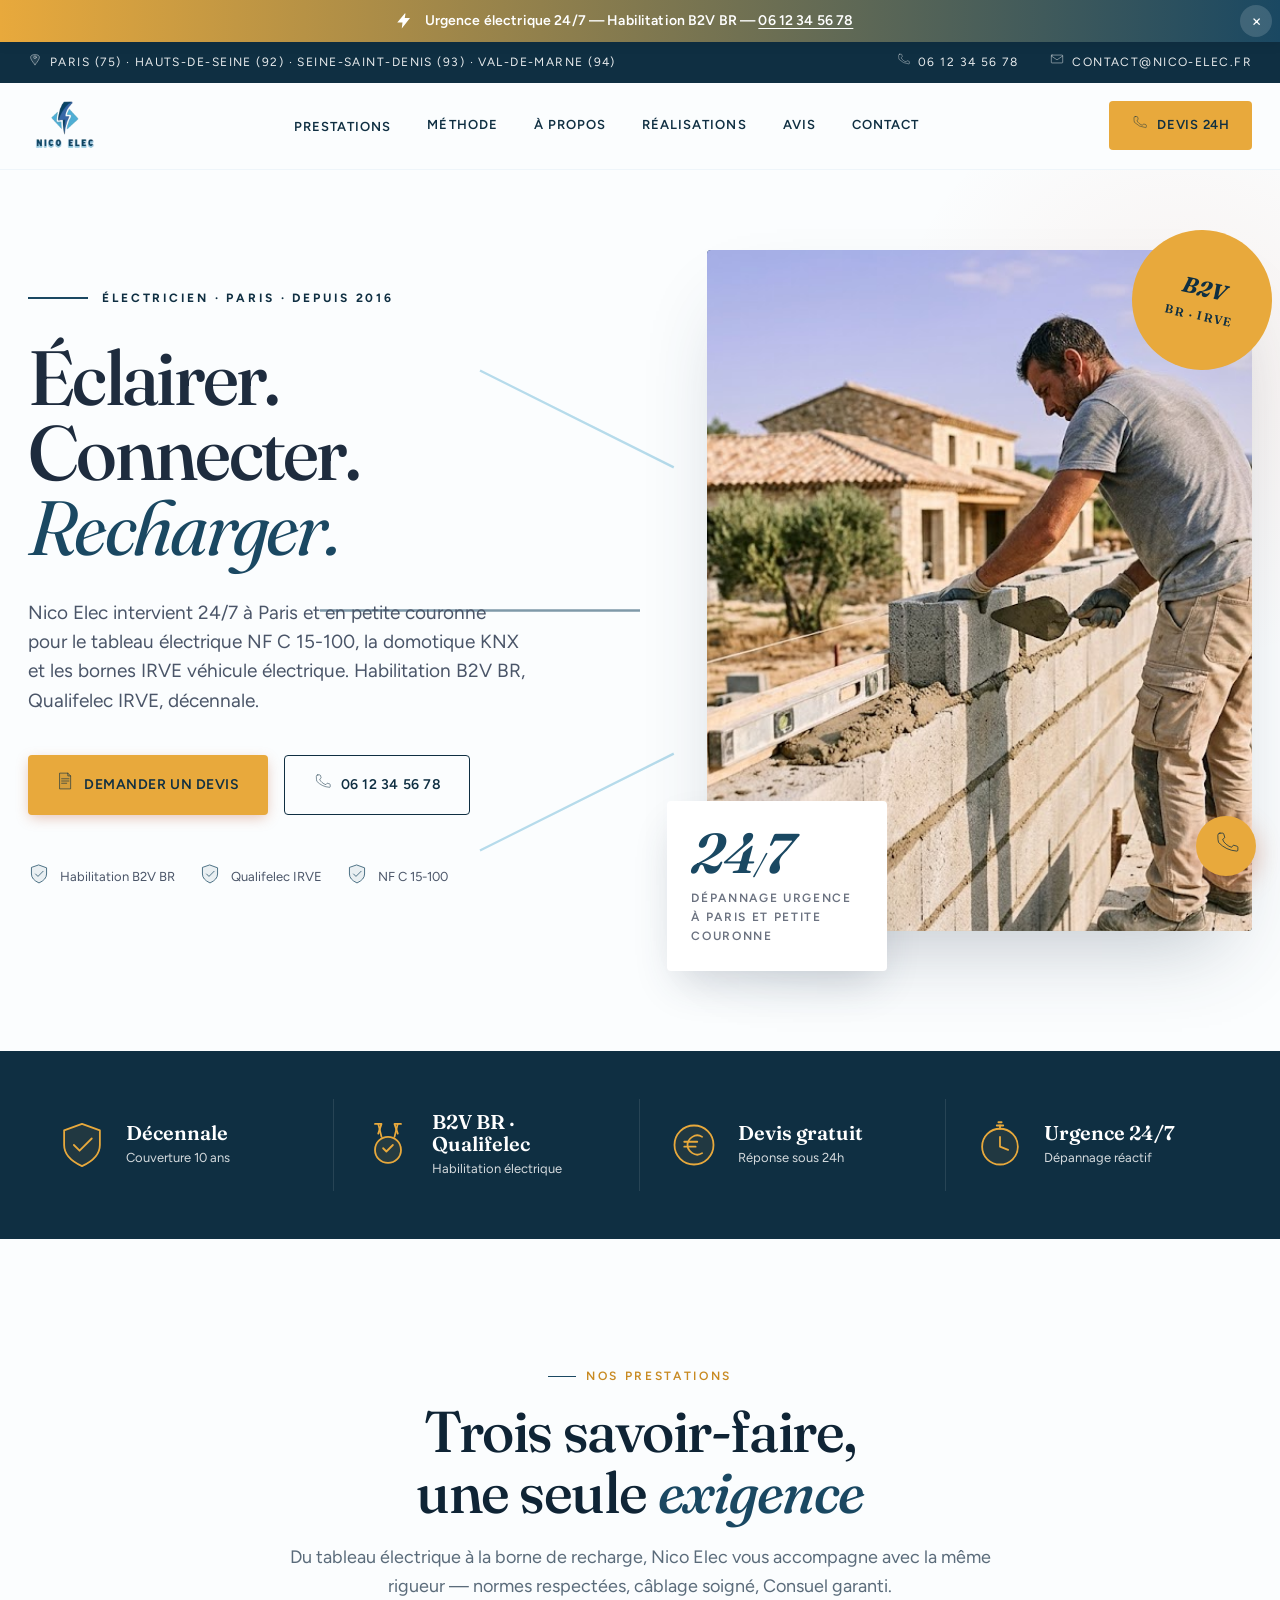
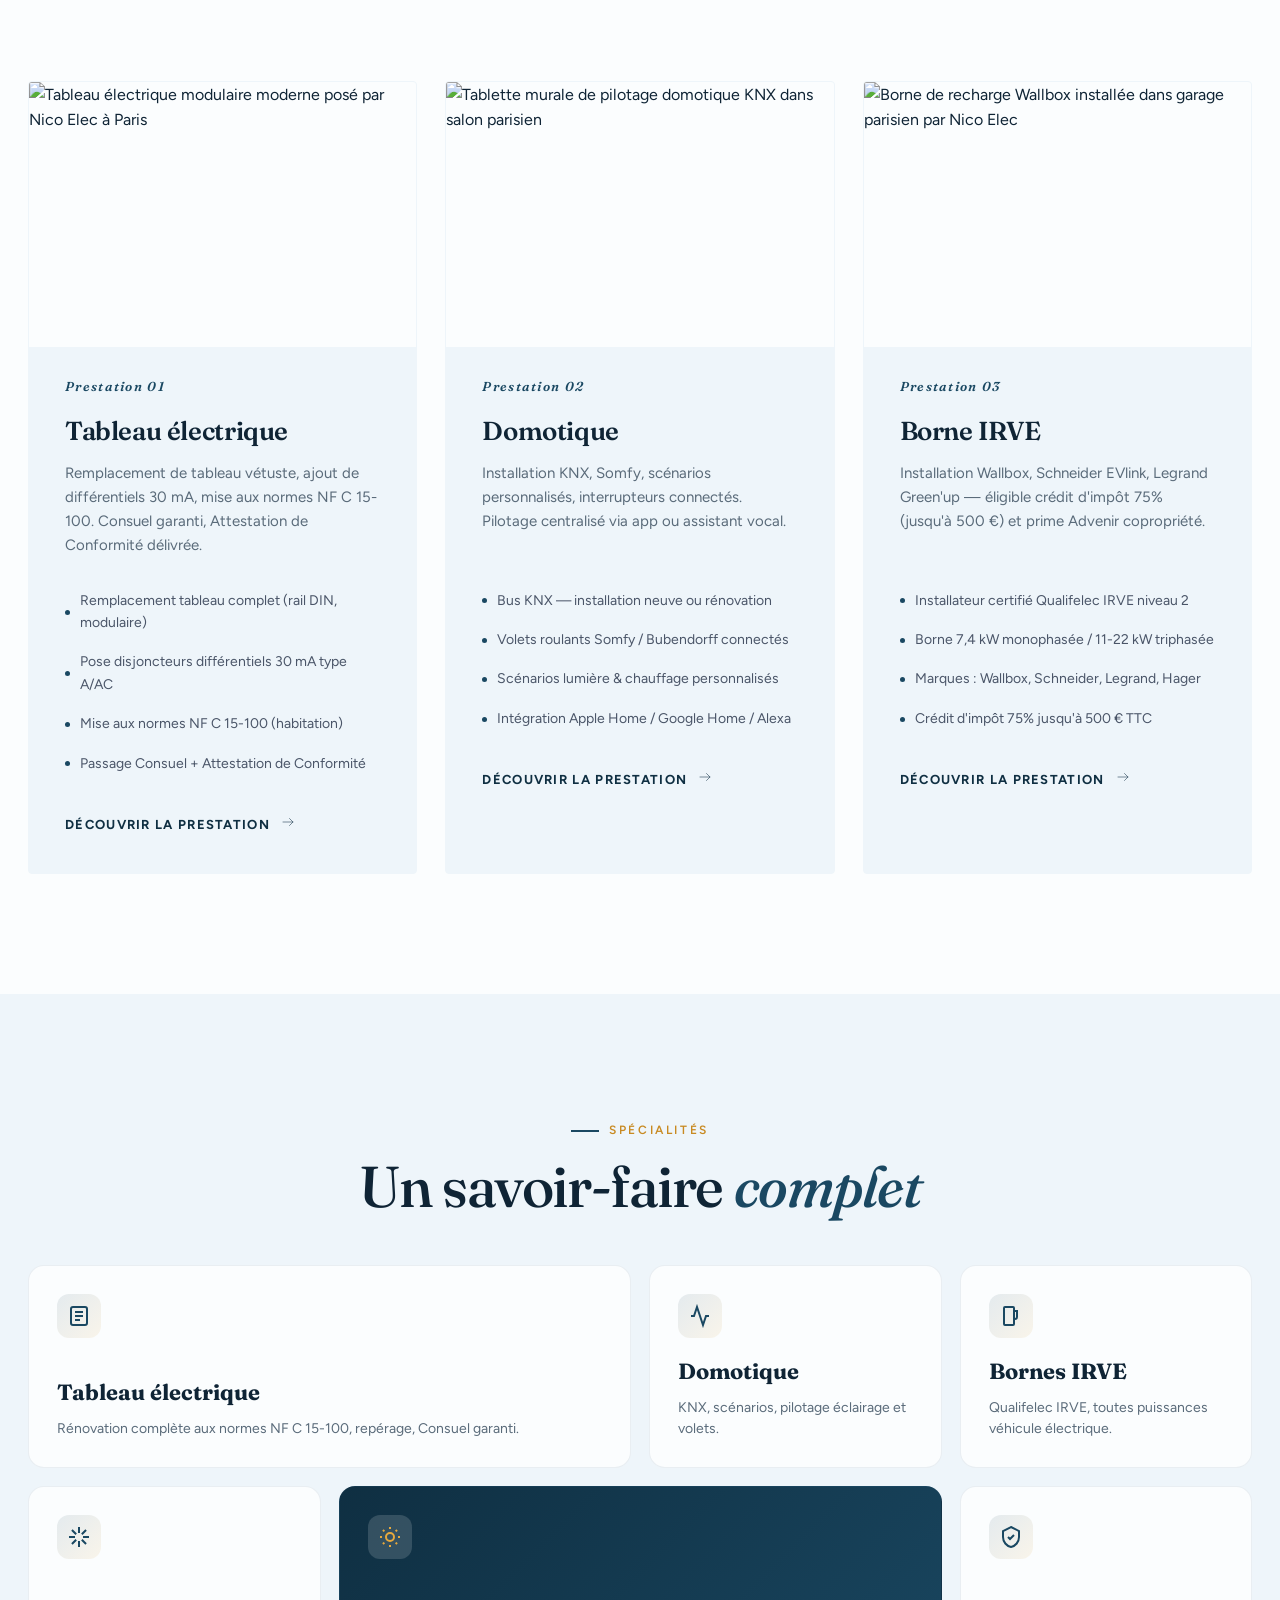
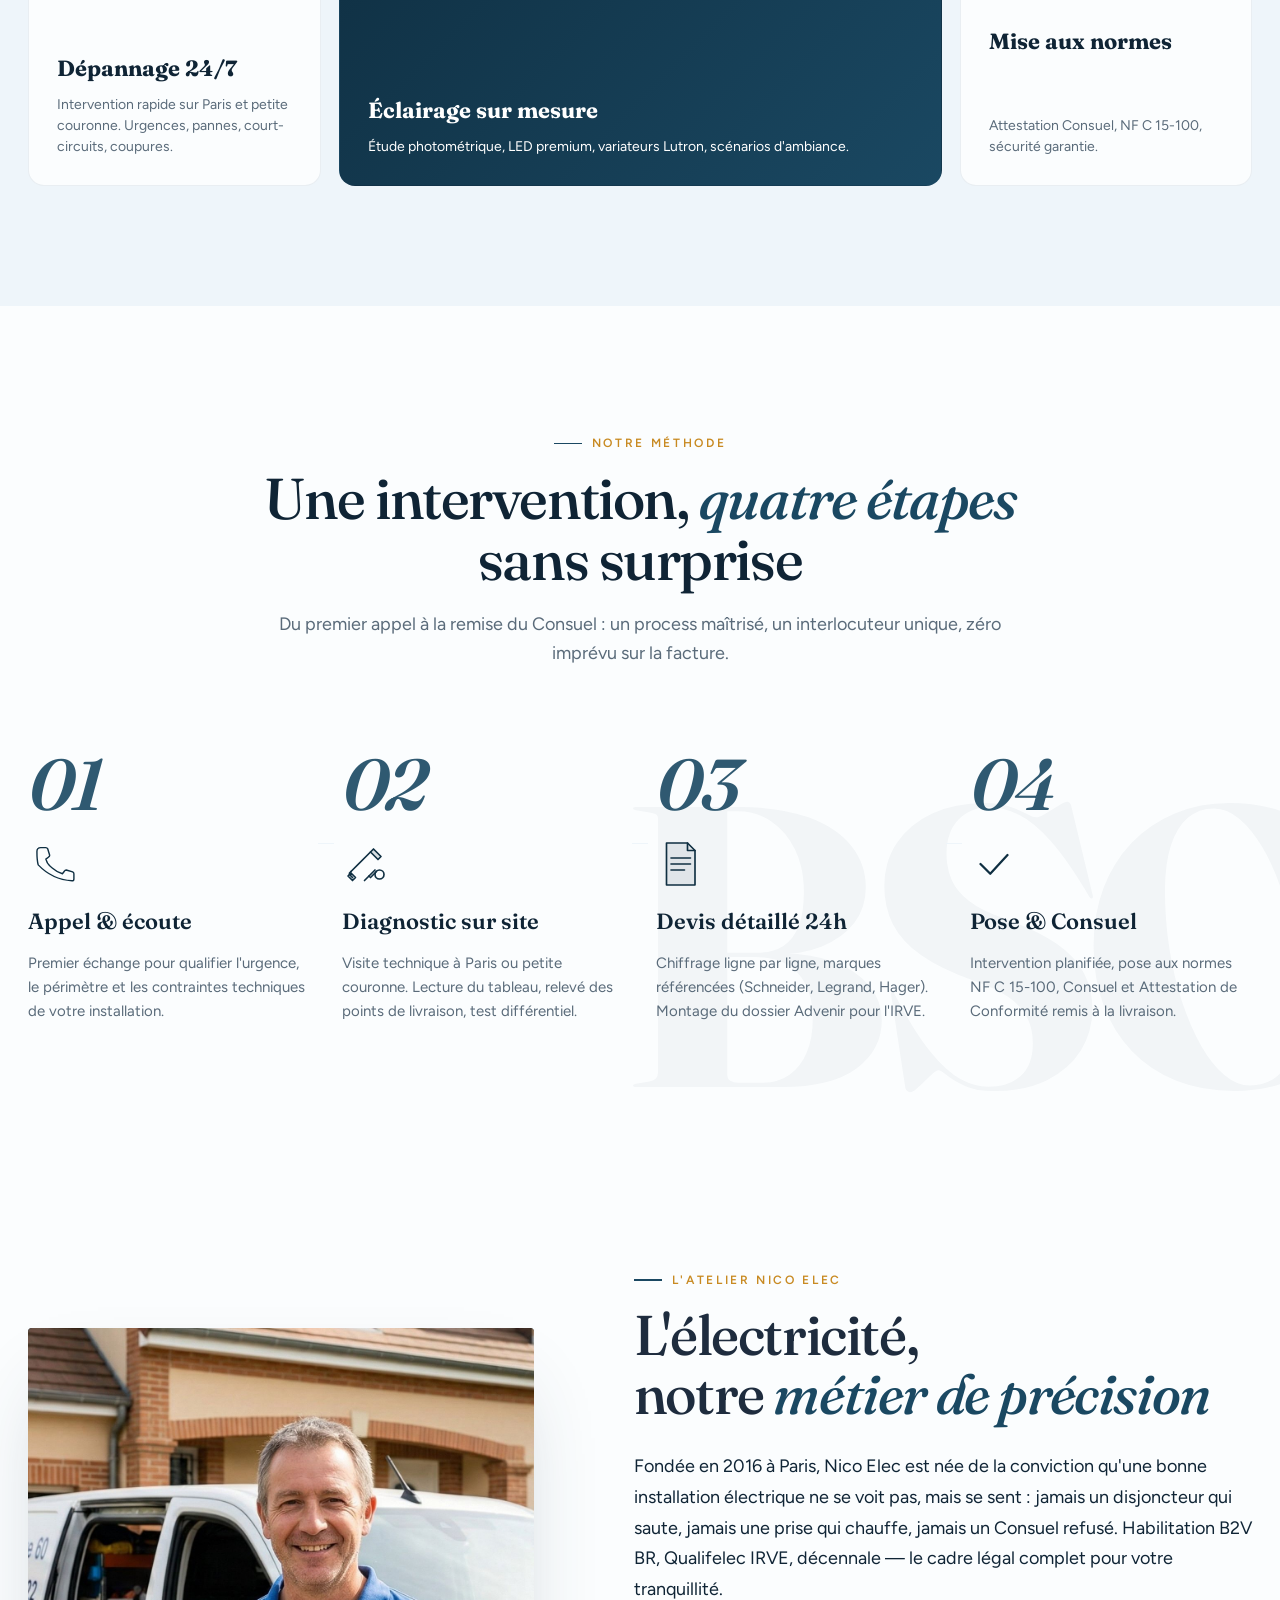
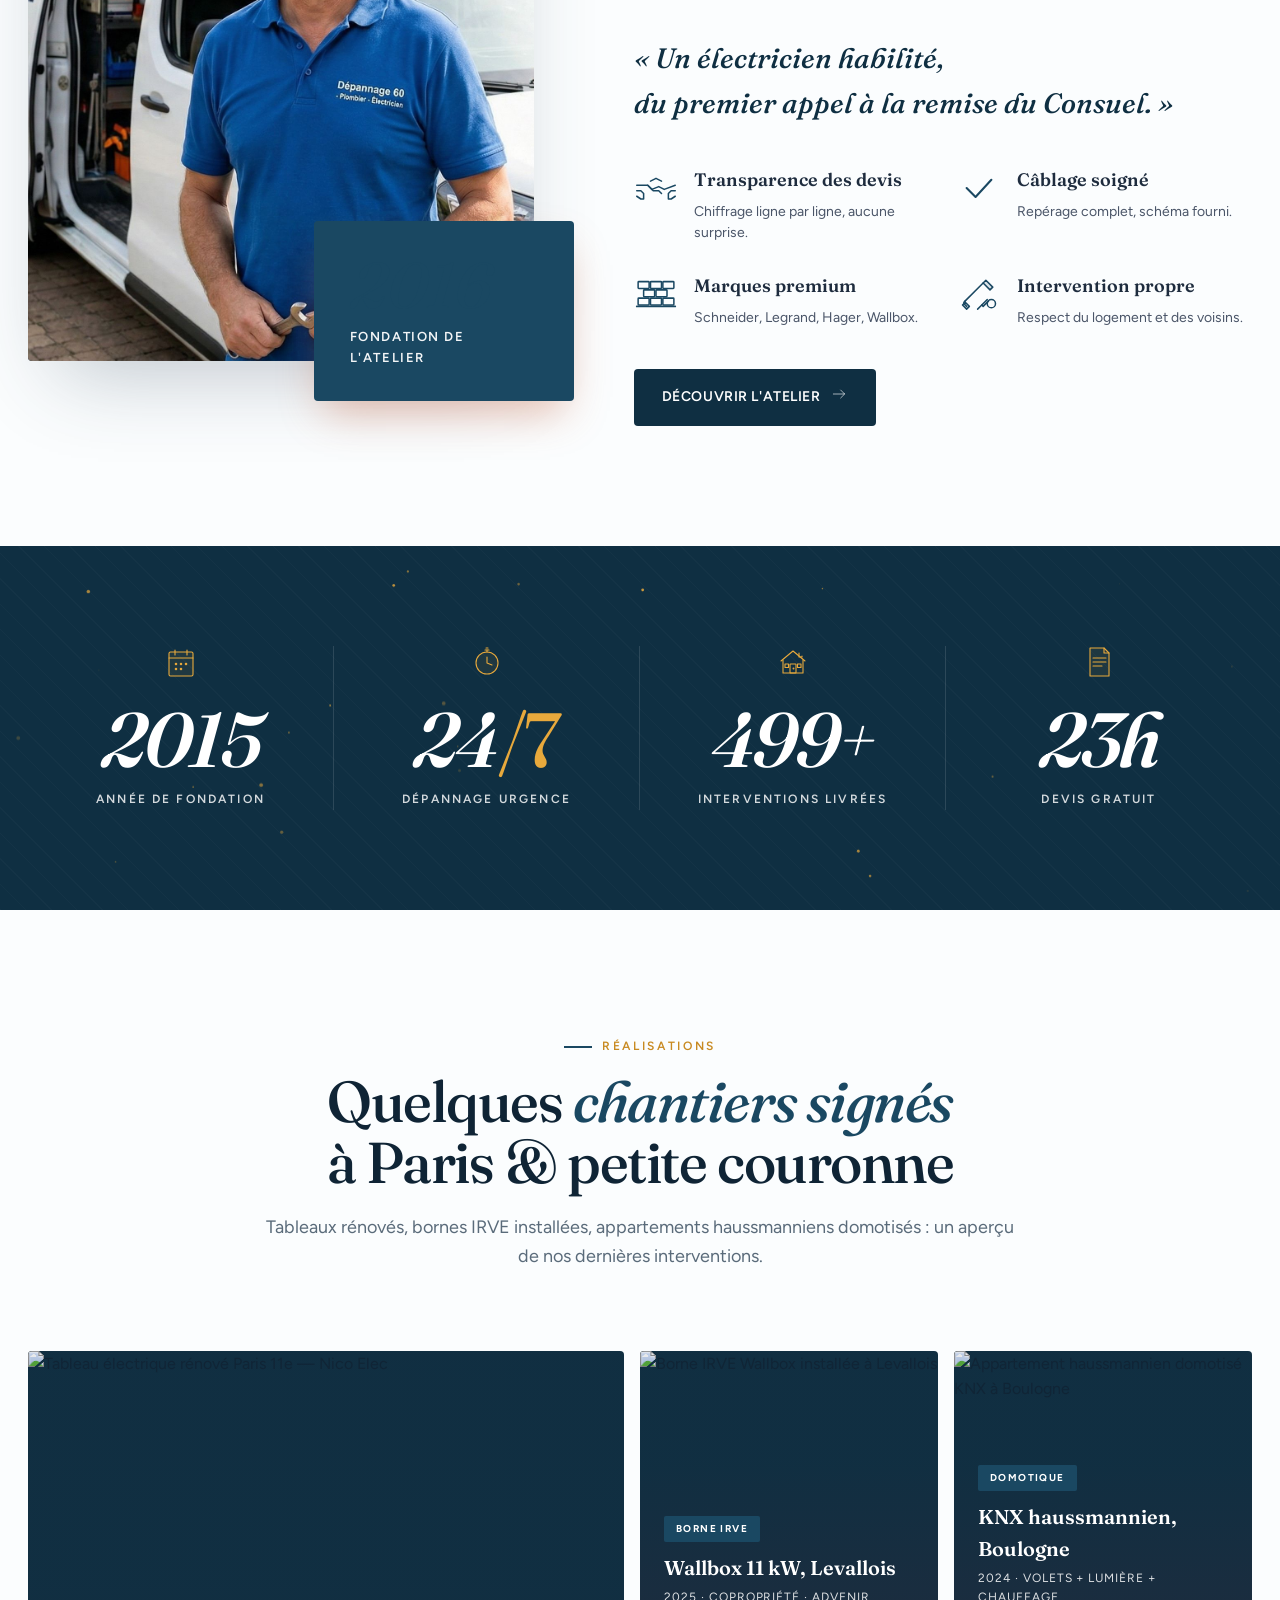
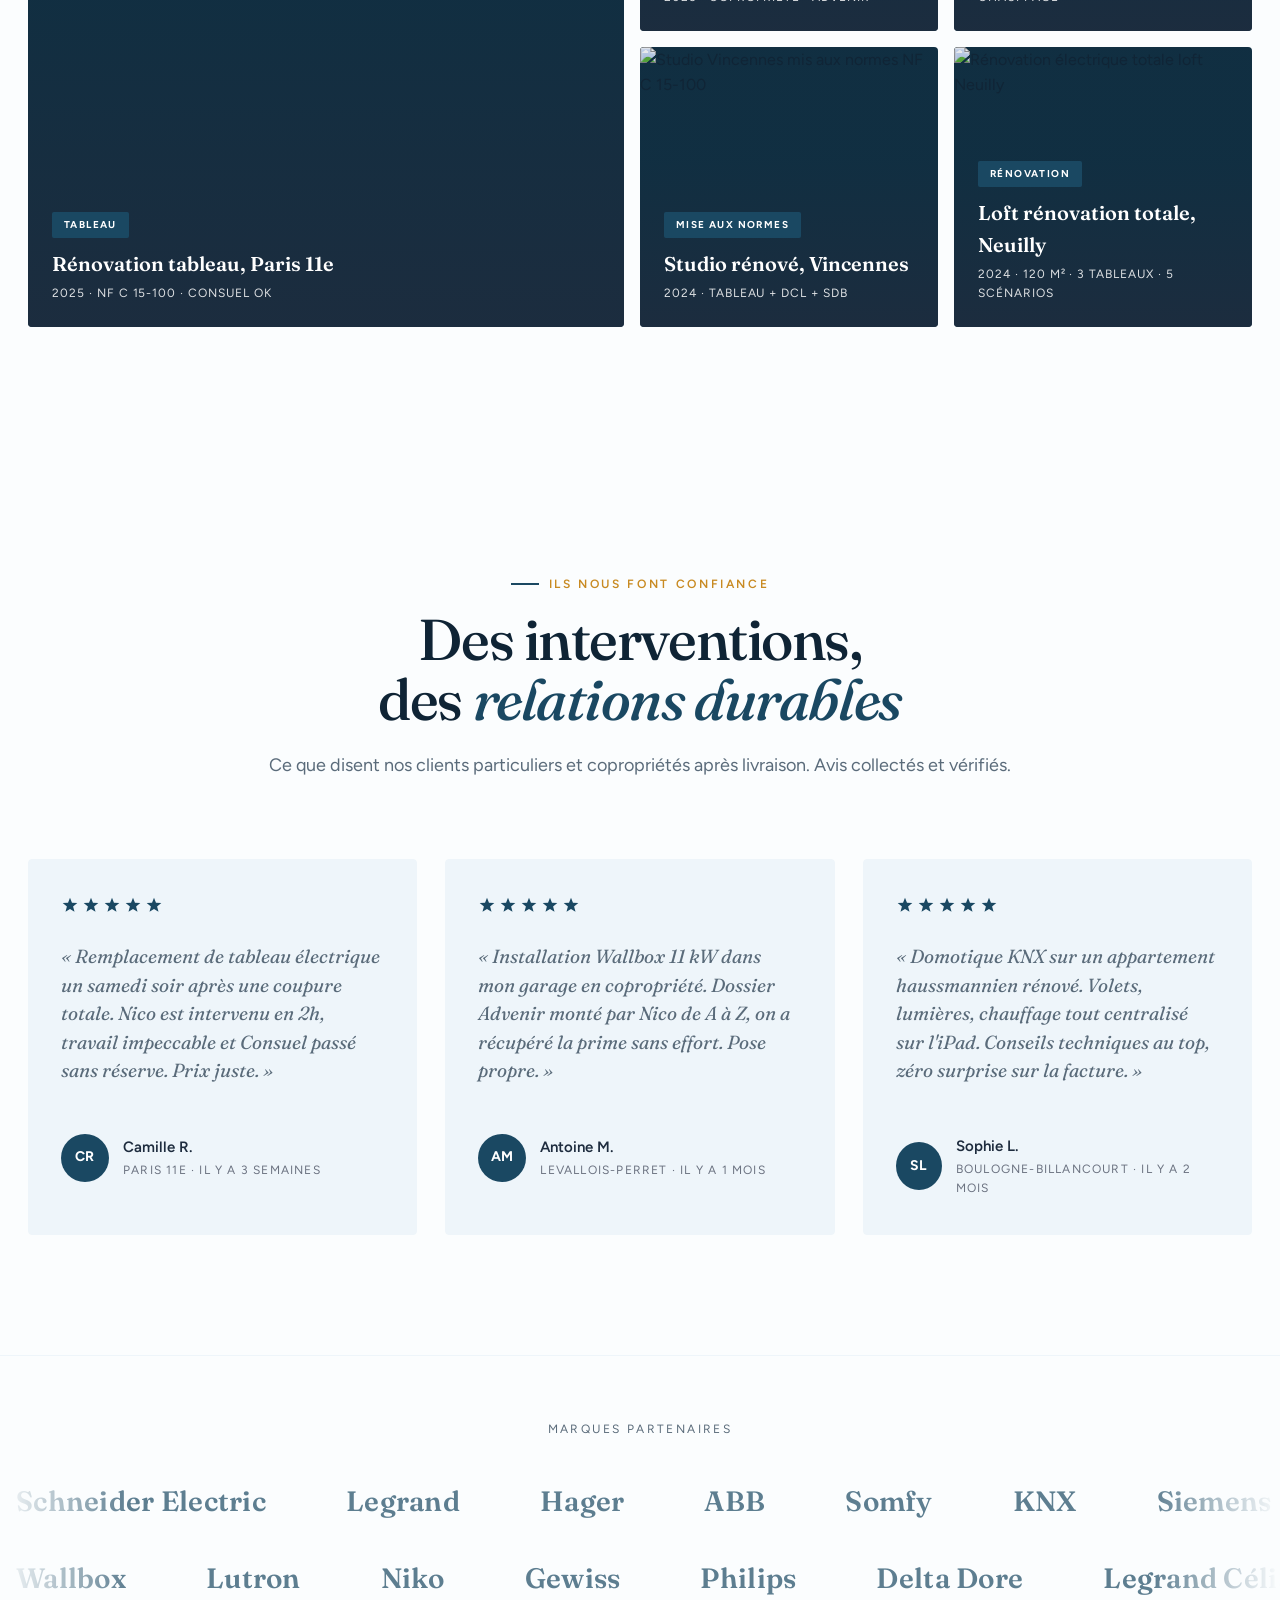
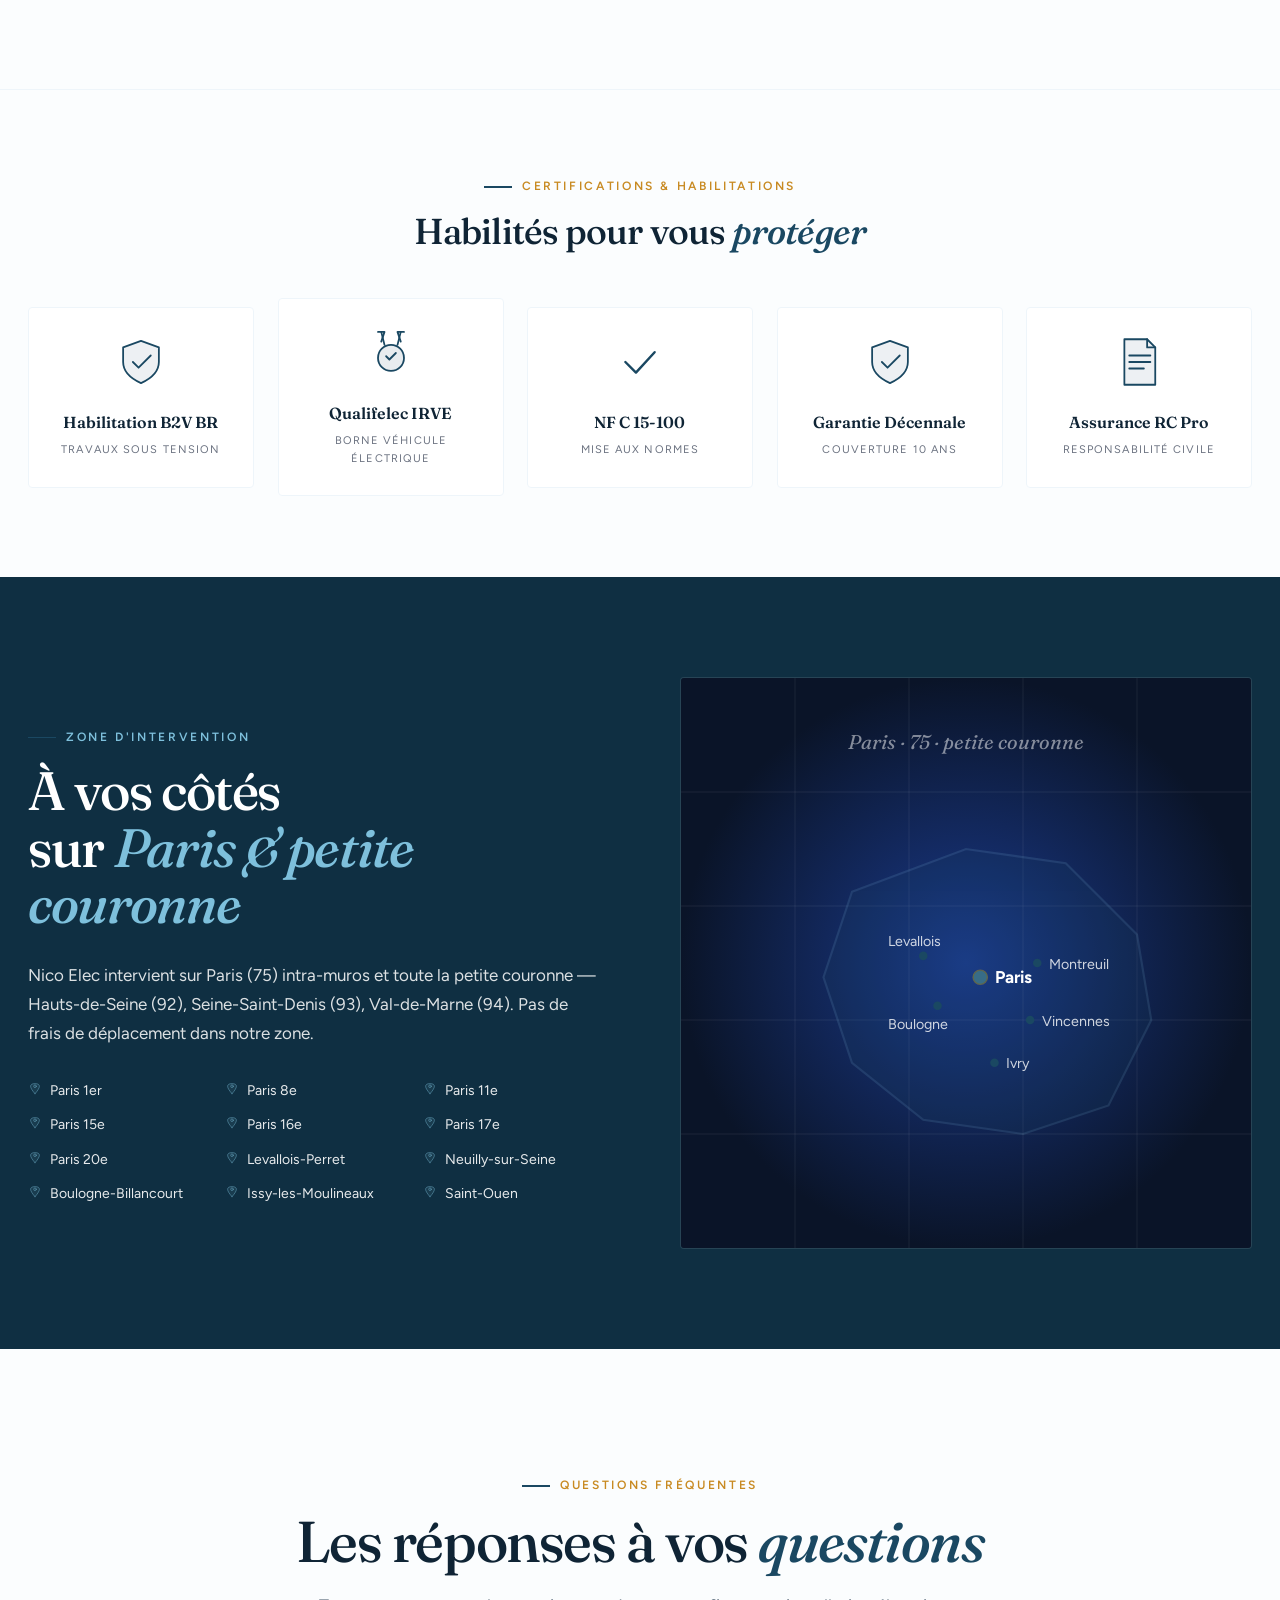
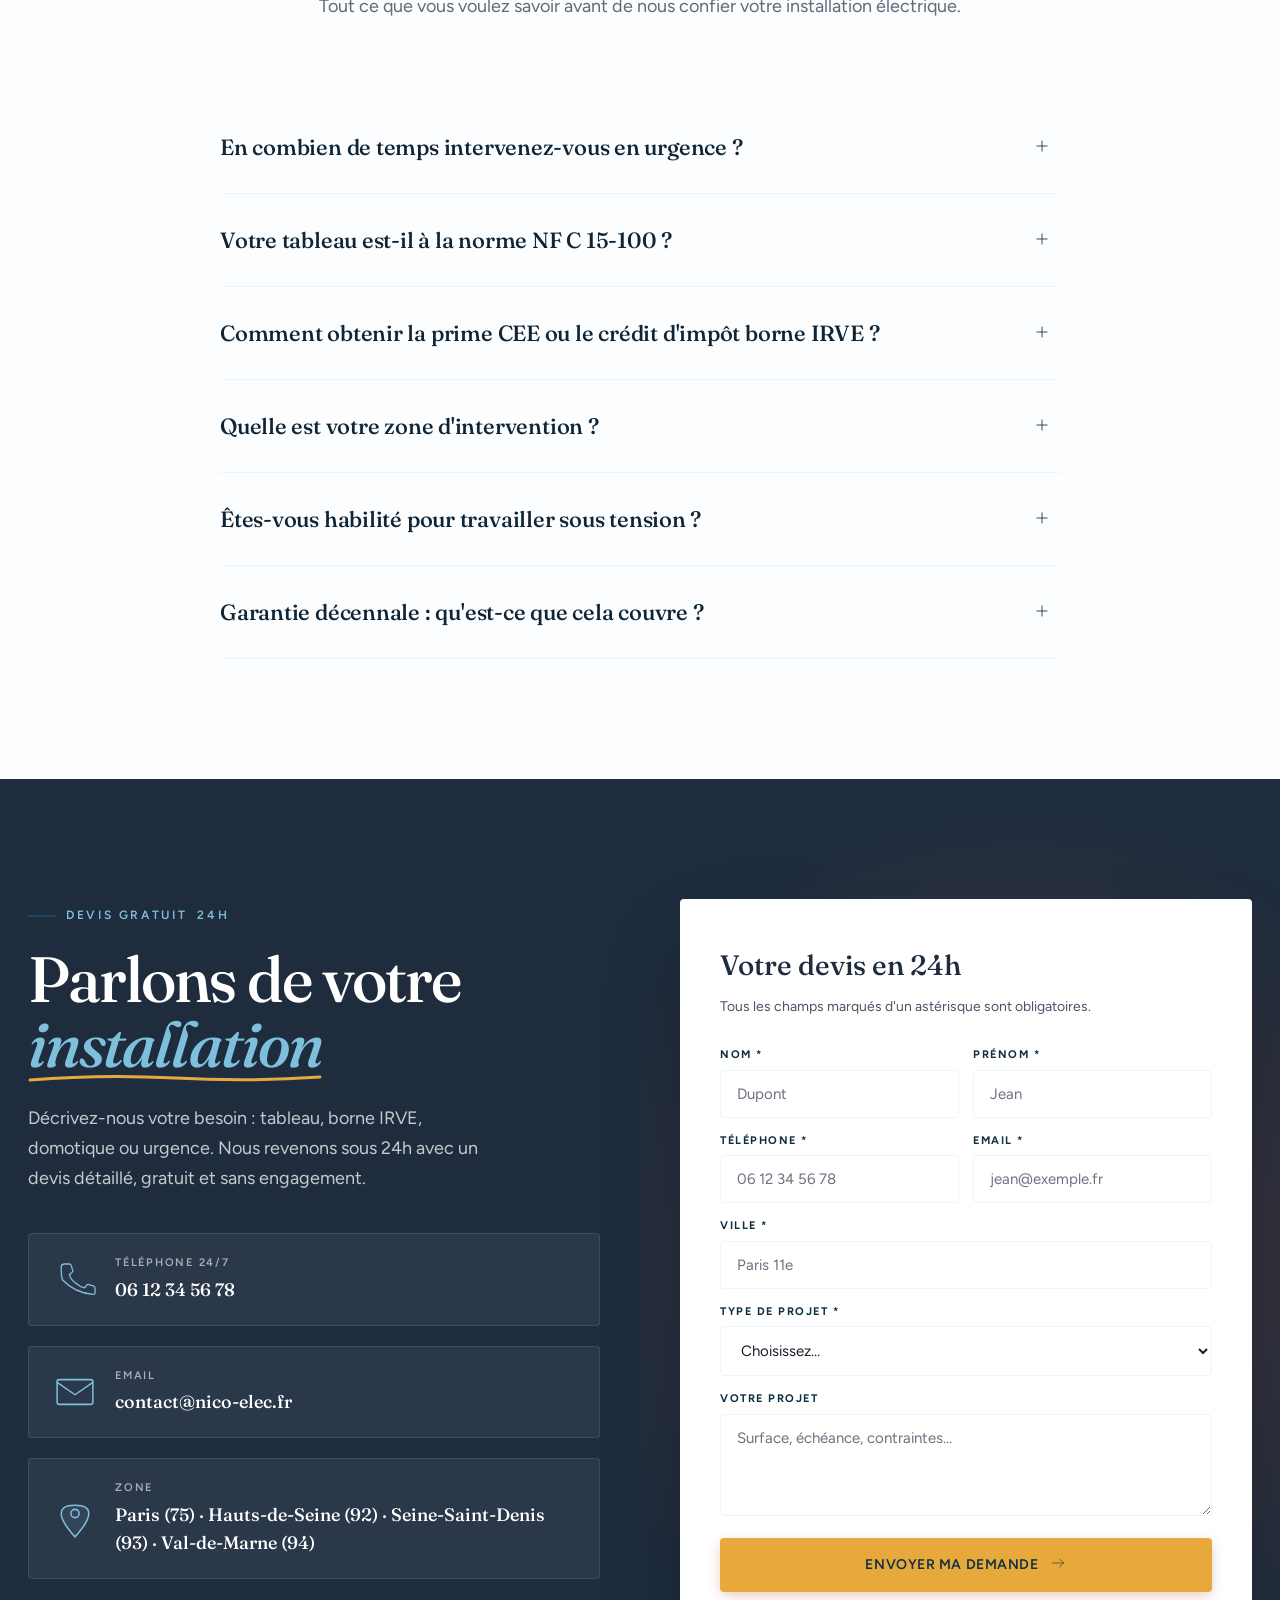
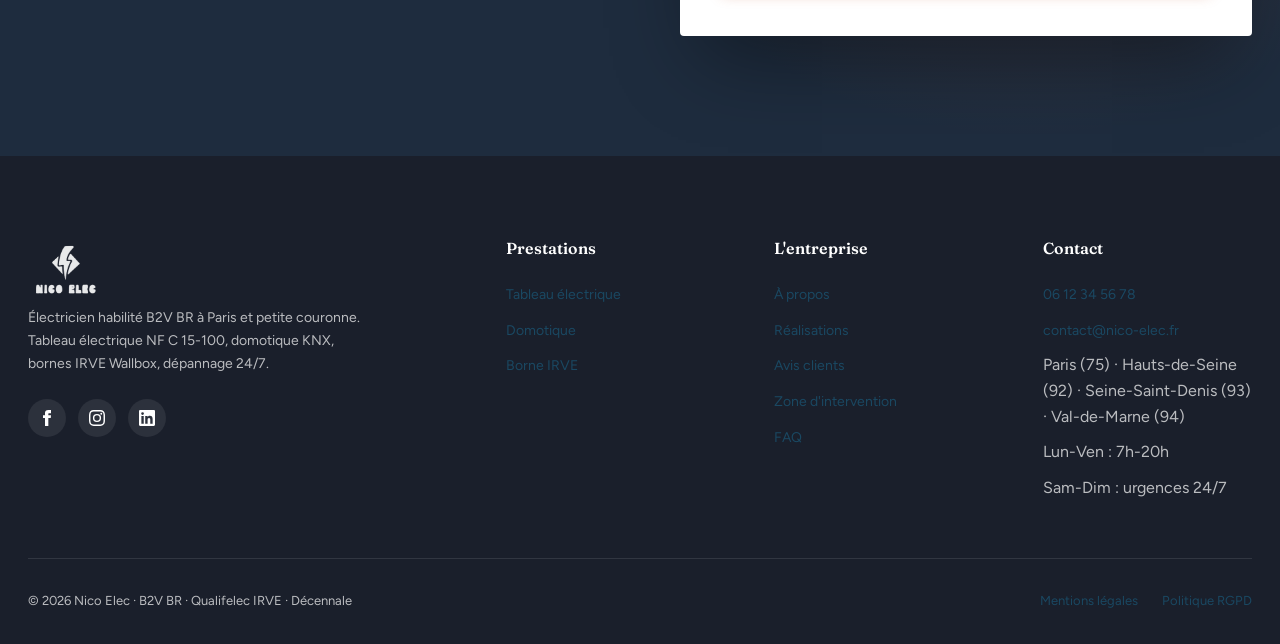
==== commit 0da827f4: "feat(ui): intégration composants 21st.dev en vanilla JS/CSS 9 composants portés sans React/framer-mo" ====
--- a/index.html
+++ b/index.html
@@ -27,11 +27,19 @@
 <link href="https://fonts.googleapis.com/css2?family=Fraunces:ital,opsz,wght@0,9..144,400;0,9..144,500;0,9..144,600;0,9..144,700;0,9..144,800;1,9..144,400&family=Figtree:wght@400;500;600;700;800&display=swap" rel="stylesheet" />
 <link rel="stylesheet" href="assets/css/bso.css?v=2026042301" />
 <link rel="stylesheet" href="assets/css/sobre.css?v=2026042301" />
+<link rel="stylesheet" href="assets/css/21st.css?v=2026042303" />
 
 <!-- JSON-LD placeholder — replaced by apply-config.js with auto-generated @graph -->
 <script type="application/ld+json" data-c="json-ld">{}</script>
 </head>
 <body>
+
+<!-- STICKY BANNER URGENCE -->
+<div class="st-banner" role="region" aria-label="Urgence électrique">
+  <span class="st-banner-ico" aria-hidden="true"><svg viewBox="0 0 24 24" fill="currentColor"><path d="M13 2L3 14h7l-1 8 11-14h-7l1-6z"/></svg></span>
+  <span>Urgence électrique 24/7 — Habilitation B2V BR — <a href="tel:+33612345678">06 12 34 56 78</a></span>
+  <button class="st-banner-close" aria-label="Fermer la bannière">&times;</button>
+</div>
 
 <!-- TOPBAR -->
 <div class="topbar">
@@ -78,6 +86,15 @@
 
 <!-- HERO -->
 <section class="hero">
+  <svg class="pulse-beams" viewBox="0 0 800 600" preserveAspectRatio="xMidYMid slice" aria-hidden="true">
+    <circle class="pb-core" cx="600" cy="300" r="8"/>
+    <path class="pb-beam" d="M600,300 L300,150"/>
+    <path class="pb-beam" d="M600,300 L200,300"/>
+    <path class="pb-beam" d="M600,300 L300,450"/>
+    <path class="pb-beam" d="M600,300 L500,100"/>
+    <path class="pb-beam" d="M600,300 L500,500"/>
+    <path class="pb-beam" d="M600,300 L780,200"/>
+  </svg>
   <div class="container hero-grid">
     <div class="hero-text">
       <div class="hero-kicker reveal">
@@ -120,8 +137,45 @@
   </div>
 </section>
 
+<!-- BENTO SERVICES -->
+<section class="s bento-services">
+  <div class="container">
+    <div class="s-head reveal">
+      <span class="eyebrow">Spécialités</span>
+      <h2>Un savoir-faire <em>complet</em></h2>
+    </div>
+    <div class="bento-grid">
+      <div class="bento-card bc-large">
+        <span class="bento-ico"><svg viewBox="0 0 24 24" fill="none" stroke="currentColor" stroke-width="2"><rect x="4" y="3" width="16" height="18" rx="2"/><path d="M8 8h8M8 12h8M8 16h5"/></svg></span>
+        <div><h3>Tableau électrique</h3><p>Rénovation complète aux normes NF C 15-100, repérage, Consuel garanti.</p></div>
+      </div>
+      <div class="bento-card">
+        <span class="bento-ico"><svg viewBox="0 0 24 24" fill="none" stroke="currentColor" stroke-width="2"><path d="M3 12h3l3-9 6 18 3-9h3"/></svg></span>
+        <h3>Domotique</h3><p>KNX, scénarios, pilotage éclairage et volets.</p>
+      </div>
+      <div class="bento-card">
+        <span class="bento-ico"><svg viewBox="0 0 24 24" fill="none" stroke="currentColor" stroke-width="2"><rect x="5" y="3" width="10" height="18" rx="1"/><path d="M15 7h3v6a2 2 0 01-2 2h-1"/></svg></span>
+        <h3>Bornes IRVE</h3><p>Qualifelec IRVE, toutes puissances véhicule électrique.</p>
+      </div>
+      <div class="bento-card bc-tall">
+        <span class="bento-ico"><svg viewBox="0 0 24 24" fill="none" stroke="currentColor" stroke-width="2"><path d="M12 2v6M12 16v6M4.93 4.93l4.24 4.24M14.83 14.83l4.24 4.24M2 12h6M16 12h6M4.93 19.07l4.24-4.24M14.83 9.17l4.24-4.24"/></svg></span>
+        <div><h3>Dépannage 24/7</h3><p>Intervention rapide sur Paris et petite couronne. Urgences, pannes, court-circuits, coupures.</p></div>
+      </div>
+      <div class="bento-card bc-wide">
+        <span class="bento-ico"><svg viewBox="0 0 24 24" fill="none" stroke="currentColor" stroke-width="2"><circle cx="12" cy="12" r="4"/><path d="M12 2v2M12 20v2M4.93 4.93l1.41 1.41M17.66 17.66l1.41 1.41M2 12h2M20 12h2M4.93 19.07l1.41-1.41M17.66 6.34l1.41-1.41"/></svg></span>
+        <div><h3>Éclairage sur mesure</h3><p>Étude photométrique, LED premium, variateurs Lutron, scénarios d'ambiance.</p></div>
+      </div>
+      <div class="bento-card">
+        <span class="bento-ico"><svg viewBox="0 0 24 24" fill="none" stroke="currentColor" stroke-width="2"><path d="M9 12l2 2 4-4M12 2l8 4v6c0 5-3.5 9-8 10-4.5-1-8-5-8-10V6l8-4z"/></svg></span>
+        <h3>Mise aux normes</h3><p>Attestation Consuel, NF C 15-100, sécurité garantie.</p>
+      </div>
+    </div>
+  </div>
+</section>
+
 <!-- PROCESSUS -->
 <section class="s process" id="process">
+  <div class="spotlight" aria-hidden="true"></div>
   <div class="container">
     <div class="s-head reveal">
       <span class="eyebrow">Notre méthode</span>
@@ -157,6 +211,7 @@
 
 <!-- STATS -->
 <section class="stats">
+  <canvas class="sparkles-canvas" aria-hidden="true"></canvas>
   <div class="container stats-grid">
     <div class="stat reveal d-1"><span class="stat-icon" id="ic-stt1"></span><div class="stat-num" data-count="2016">2016</div><div class="stat-label">Année de fondation</div></div>
     <div class="stat reveal d-2"><span class="stat-icon" id="ic-stt2"></span><div class="stat-num">24<em>/7</em></div><div class="stat-label">Dépannage urgence</div></div>
@@ -186,6 +241,35 @@
       <p>Ce que disent nos clients particuliers et copropriétés après livraison. Avis collectés et vérifiés.</p>
     </div>
     <div class="testi-grid" data-c="testi-grid"></div>
+  </div>
+</section>
+
+<!-- MARQUEE BRANDS -->
+<section class="marquee-brands">
+  <div class="mq-label">Marques partenaires</div>
+  <div class="mq-row">
+    <div class="mq-track">
+      <span class="mq-item">Schneider Electric</span>
+      <span class="mq-item">Legrand</span>
+      <span class="mq-item">Hager</span>
+      <span class="mq-item">ABB</span>
+      <span class="mq-item">Somfy</span>
+      <span class="mq-item">KNX</span>
+      <span class="mq-item">Siemens</span>
+      <span class="mq-item">Eaton</span>
+    </div>
+  </div>
+  <div class="mq-row mq-reverse">
+    <div class="mq-track">
+      <span class="mq-item">Wallbox</span>
+      <span class="mq-item">Lutron</span>
+      <span class="mq-item">Niko</span>
+      <span class="mq-item">Gewiss</span>
+      <span class="mq-item">Philips</span>
+      <span class="mq-item">Delta Dore</span>
+      <span class="mq-item">Legrand Céliane</span>
+      <span class="mq-item">Schneider Odace</span>
+    </div>
   </div>
 </section>
 
@@ -247,7 +331,7 @@
   <div class="container cta-inner cta-grid">
     <div class="reveal-left">
       <span class="eyebrow" style="color:var(--brick-light);">Devis gratuit <span data-c="delai-devis"></span></span>
-      <h2>Parlons de votre<br/><em>installation</em></h2>
+      <h2>Parlons de votre<br/><span class="hl"><em>installation</em><svg viewBox="0 0 300 12" preserveAspectRatio="none"><path d="M2,8 Q75,2 150,6 T298,5"/></svg></span></h2>
       <p class="cta-lead">Décrivez-nous votre besoin : tableau, borne IRVE, domotique ou urgence. Nous revenons sous <span data-c="delai-devis"></span> avec un devis détaillé, gratuit et sans engagement.</p>
       <div class="cta-contact-items">
         <a data-c="tel-link" href="#" class="cta-contact-item"><span class="cta-contact-icon" id="ic-cc1"></span><div><div class="cta-contact-label">Téléphone 24/7</div><div class="cta-contact-value" data-c="tel"></div></div></a>
@@ -306,6 +390,7 @@
 <script src="assets/js/icons.js?v=2026042301"></script>
 <script src="client.config.js?v=2026042301"></script>
 <script src="assets/js/apply-config.js?v=2026042301"></script>
+<script src="assets/js/21st.js?v=2026042303"></script>
 <script src="assets/js/bso-app.js?v=2026042301"></script>
 </body>
 </html>
--- a/assets/css/sobre.css
+++ b/assets/css/sobre.css
@@ -396,3 +396,51 @@
   --color-primary: var(--color-primary, #0066FF);
   --color-accent:  var(--color-accent, #FFB800);
 }
+
+/* ═════════════ Palette Nico Elec — surcharges ciblées ═════════════ */
+/* CTA principaux en ambre (accent) — "actionnable" vs le teal structurel */
+.btn-primary { background: var(--color-accent); color: var(--color-dark); }
+.btn-primary:hover { background: var(--color-accent-dark); color: var(--color-dark); }
+.nav-cta { background: var(--color-accent); color: var(--color-dark); }
+.nav-cta:hover { background: var(--color-accent-dark); color: var(--color-dark); }
+.tel-float { background: var(--color-accent); color: var(--color-dark); }
+.tel-float:hover { background: var(--color-accent-dark); }
+
+/* Bleu teal pour les liens, focus, underlines */
+a { color: var(--color-primary); }
+.field:focus { border-color: var(--color-primary) !important; background: var(--color-bg-soft) !important; }
+
+/* Fonds principaux — bascule des beiges vers blancs bleutés */
+body { background: var(--color-bg); color: var(--color-text); }
+.topbar { background: var(--color-primary-dark); color: #ffffff; border-bottom: 0; }
+.topbar-item, .topbar a.topbar-item { color: #ffffff; }
+.topbar a.topbar-item:hover { color: var(--color-accent); }
+.nav { background: var(--color-bg); border-bottom: 1px solid var(--color-bg-soft); }
+.nav.scrolled { background: rgba(251,253,254,0.94); }
+.strip-atouts, .stats { background: var(--color-primary-dark); color: #ffffff; }
+.strip-atouts .atout-title, .strip-atouts .atout-sub,
+.stats .stat-num, .stats .stat-label { color: #ffffff; }
+.strip-atouts .atout-sub, .stats .stat-label { opacity: .82; }
+.strip-atouts .atout-icon, .stats .stat-icon { color: var(--color-accent); }
+.stats .stat-num em { color: var(--color-accent); }
+.testimonials, .certs, .services, .process, .about, .faq, .realizations { background: var(--color-bg); color: var(--color-text); }
+.cert-name, .service h3, .step h4, .testi-author, .about-lead, .faq-q, .s-head h2, .reali-title { color: var(--color-text); }
+.service p, .step p, .testi-text, .faq-a, .s-head p, .reali-sub { color: var(--color-text-muted, #5A6B7A); }
+.zone { background: var(--color-primary-dark); color: #fff; }
+.cta { background: var(--color-primary-dark); color: #fff; }
+
+/* Accent sur éléments éditoriaux */
+.eyebrow { color: var(--color-accent-dark); }
+em { color: var(--color-primary); font-style: italic; }
+.stat-num, .about-card-num { color: var(--color-primary); }
+.hero-stamp { background: var(--color-accent); color: var(--color-primary-dark); }
+
+/* Brand logo re-skin */
+.brand-logo { color: var(--color-primary); }
+.brand-logo-footer, .brand-logo-footer .brand-word { color: #fff; }
+
+/* Logo image (PNG uploadé par le client) */
+.brand-mark-img { height: 56px; width: auto; object-fit: contain; display: block; }
+.nav-logo .brand-mark-img { height: 68px; }
+.mobile-drawer-head .brand-mark-img { height: 44px; }
+.brand-logo-footer .brand-mark-img { height: 70px; filter: brightness(0) invert(1) opacity(.9); }
--- a/assets/css/21st.css
+++ b/assets/css/21st.css
@@ -0,0 +1,180 @@
+/* 21st.dev vanilla ports — Nico Elec
+   Uses --color-primary (#1A4862), --color-primary-dark, --color-primary-light,
+   --color-accent, --color-bg, --color-bg-soft, --color-text */
+
+/* ============ 1. STICKY BANNER URGENCE ============ */
+.st-banner{
+  position:sticky; top:0; z-index:60;
+  display:flex; align-items:center; justify-content:center; gap:12px;
+  padding:10px 48px 10px 16px;
+  background:linear-gradient(90deg,var(--color-accent) 0%,var(--color-primary) 100%);
+  color:#fff; font-weight:600; font-size:14px; letter-spacing:.01em;
+  box-shadow:0 2px 12px rgba(0,0,0,.08);
+}
+.st-banner[hidden]{display:none}
+.st-banner .st-banner-ico{display:inline-flex; width:18px; height:18px; flex:0 0 18px}
+.st-banner .st-banner-ico svg{width:100%; height:100%}
+.st-banner a{color:#fff; text-decoration:underline; text-underline-offset:3px}
+.st-banner-close{
+  position:absolute; right:8px; top:50%; transform:translateY(-50%);
+  width:32px; height:32px; border:0; border-radius:50%;
+  background:rgba(255,255,255,.15); color:#fff; font-size:18px; line-height:1;
+  cursor:pointer; transition:background .2s;
+}
+.st-banner-close:hover{background:rgba(255,255,255,.28)}
+@media (max-width:768px){
+  .st-banner{font-size:12px; padding:8px 40px 8px 12px}
+}
+
+/* ============ 2. PULSE BEAMS (hero) ============ */
+.hero{position:relative; overflow:hidden}
+.pulse-beams{
+  position:absolute; inset:0; width:100%; height:100%;
+  pointer-events:none; z-index:0; opacity:.55;
+}
+.hero-grid,.hero-text,.hero-visual{position:relative; z-index:1}
+.pulse-beams .pb-core{
+  fill:var(--color-accent);
+  filter:drop-shadow(0 0 12px var(--color-accent));
+  animation:pb-core 3s ease-in-out infinite;
+  transform-origin:center; transform-box:fill-box;
+}
+.pulse-beams .pb-beam{
+  stroke:var(--color-primary); stroke-width:1.5; fill:none;
+  stroke-dasharray:200; stroke-dashoffset:200;
+  animation:pb-draw 3.2s ease-in-out infinite;
+}
+.pulse-beams .pb-beam:nth-child(2){animation-delay:.2s; stroke:var(--color-primary-light)}
+.pulse-beams .pb-beam:nth-child(3){animation-delay:.4s}
+.pulse-beams .pb-beam:nth-child(4){animation-delay:.6s; stroke:var(--color-primary-light)}
+.pulse-beams .pb-beam:nth-child(5){animation-delay:.8s}
+.pulse-beams .pb-beam:nth-child(6){animation-delay:1s; stroke:var(--color-primary-light)}
+@keyframes pb-core{0%,100%{transform:scale(1); opacity:.9}50%{transform:scale(1.35); opacity:.5}}
+@keyframes pb-draw{0%{stroke-dashoffset:200; opacity:0}40%{opacity:.8}100%{stroke-dashoffset:-200; opacity:0}}
+
+/* ============ 3. BENTO GRID ============ */
+.bento-services{padding:96px 0; background:var(--color-bg-soft)}
+.bento-services .s-head{text-align:center; max-width:720px; margin:0 auto 48px}
+.bento-grid{
+  display:grid; gap:18px;
+  grid-template-columns:repeat(4,1fr);
+  grid-auto-rows:minmax(140px,auto);
+  grid-template-areas:
+    "a a b c"
+    "d e e f"
+    "d e e f";
+}
+.bento-card{
+  position:relative; padding:28px; border-radius:16px;
+  background:var(--color-bg); overflow:hidden;
+  border:1px solid rgba(26,72,98,.08);
+  transition:transform .4s ease, box-shadow .4s ease;
+  display:flex; flex-direction:column; justify-content:space-between;
+  min-height:160px;
+}
+.bento-card::before{
+  content:""; position:absolute; inset:0; border-radius:16px; padding:1px;
+  background:linear-gradient(135deg,var(--color-primary) 0%,transparent 40%,transparent 60%,var(--color-accent) 100%);
+  -webkit-mask:linear-gradient(#000 0 0) content-box,linear-gradient(#000 0 0);
+  -webkit-mask-composite:xor; mask-composite:exclude;
+  opacity:0; transition:opacity .4s;
+}
+.bento-card:hover{transform:translateY(-4px) scale(1.01); box-shadow:0 20px 40px -20px rgba(26,72,98,.25)}
+.bento-card:hover::before{opacity:1}
+.bento-card h3{font-family:Fraunces,serif; font-size:22px; margin:0 0 8px; color:var(--color-text)}
+.bento-card p{margin:0; color:var(--color-text-muted,#5A6B7A); font-size:14px; line-height:1.5}
+.bento-card .bento-ico{
+  width:44px; height:44px; border-radius:12px;
+  display:inline-flex; align-items:center; justify-content:center;
+  background:linear-gradient(135deg,rgba(26,72,98,.1),rgba(232,169,60,.1));
+  color:var(--color-primary); margin-bottom:16px;
+}
+.bento-card .bento-ico svg{width:24px; height:24px}
+.bento-card.bc-large{grid-area:a}
+.bento-card:nth-child(2){grid-area:b}
+.bento-card:nth-child(3){grid-area:c}
+.bento-card.bc-tall{grid-area:d; min-height:300px}
+.bento-card.bc-wide{grid-area:e; min-height:300px;
+  background:linear-gradient(135deg,var(--color-primary-dark) 0%,var(--color-primary) 100%); color:#fff;
+}
+.bento-card.bc-wide h3,.bento-card.bc-wide p{color:#fff}
+.bento-card.bc-wide .bento-ico{background:rgba(255,255,255,.15); color:var(--color-accent)}
+.bento-card:nth-child(6){grid-area:f}
+@media (max-width:900px){
+  .bento-grid{grid-template-columns:1fr; grid-template-areas:"a" "b" "c" "d" "e" "f"}
+  .bento-card.bc-tall,.bento-card.bc-wide{min-height:180px}
+}
+
+/* ============ 4. SPARKLES ============ */
+.stats{position:relative; overflow:hidden}
+.sparkles-canvas{
+  position:absolute; inset:0; width:100%; height:100%;
+  pointer-events:none; z-index:0;
+}
+.stats .container{position:relative; z-index:1}
+
+/* ============ 5. SPOTLIGHT ============ */
+.process{position:relative; overflow:hidden}
+.spotlight{
+  position:absolute; inset:0; pointer-events:none; z-index:0;
+  background:radial-gradient(600px circle at var(--x,50%) var(--y,50%),rgba(232,169,60,.12),transparent 60%);
+  opacity:0; transition:opacity .3s;
+}
+.process:hover .spotlight{opacity:1}
+.process .container{position:relative; z-index:1}
+
+/* ============ 6. MARQUEE BRANDS ============ */
+.marquee-brands{padding:64px 0; background:var(--color-bg); overflow:hidden; border-top:1px solid var(--color-bg-soft); border-bottom:1px solid var(--color-bg-soft)}
+.marquee-brands .mq-label{
+  text-align:center; font-size:12px; letter-spacing:.2em; text-transform:uppercase;
+  color:var(--color-text-muted,#5A6B7A); margin-bottom:32px;
+}
+.mq-row{display:flex; overflow:hidden; margin-bottom:16px; mask-image:linear-gradient(90deg,transparent,#000 10%,#000 90%,transparent); -webkit-mask-image:linear-gradient(90deg,transparent,#000 10%,#000 90%,transparent)}
+.mq-track{display:flex; gap:48px; flex-shrink:0; padding-right:48px; animation:mq-scroll 30s linear infinite; will-change:transform}
+.mq-row.mq-reverse .mq-track{animation-direction:reverse; animation-duration:36s}
+.mq-row:hover .mq-track{animation-play-state:paused}
+.mq-item{
+  flex:0 0 auto; font-family:Fraunces,serif; font-size:28px; font-weight:600;
+  color:var(--color-primary); letter-spacing:.01em; white-space:nowrap;
+  padding:8px 16px; opacity:.7; transition:opacity .2s, color .2s;
+}
+.mq-item:hover{opacity:1; color:var(--color-accent)}
+@keyframes mq-scroll{to{transform:translateX(-50%)}}
+
+/* ============ 7. GLOWING EFFECT (testimonials) ============ */
+.testi-grid > *{position:relative; isolation:isolate}
+.testi-grid > *::after{
+  content:""; position:absolute; inset:-1px; border-radius:inherit; pointer-events:none;
+  background:radial-gradient(240px circle at var(--gx,50%) var(--gy,50%),rgba(232,169,60,.28),transparent 55%);
+  opacity:0; transition:opacity .3s; z-index:-1;
+}
+.testi-grid > *:hover::after{opacity:1}
+
+/* ============ 8. 3D TILT CARDS (certs) ============ */
+.tilt-card{
+  transform-style:preserve-3d;
+  transition:transform .4s cubic-bezier(.2,.8,.2,1);
+  will-change:transform;
+}
+.tilt-card > *{transform:translateZ(20px)}
+
+/* ============ 9. HERO HIGHLIGHT UNDERLINE ============ */
+.hl{position:relative; display:inline-block; white-space:nowrap}
+.hl svg{
+  position:absolute; left:0; right:0; bottom:-8px; width:100%; height:12px;
+  overflow:visible; pointer-events:none;
+}
+.hl path{
+  fill:none; stroke:var(--color-accent); stroke-width:3; stroke-linecap:round;
+  stroke-dasharray:400; stroke-dashoffset:400;
+  transition:stroke-dashoffset 1.6s cubic-bezier(.2,.8,.2,1);
+}
+.hl.hl-drawn path{stroke-dashoffset:0}
+
+/* ============ REDUCED MOTION ============ */
+@media (prefers-reduced-motion:reduce){
+  .pulse-beams .pb-core,.pulse-beams .pb-beam,.mq-track{animation:none !important}
+  .pulse-beams{opacity:.25}
+  .tilt-card{transition:none}
+  .hl path{transition:none; stroke-dashoffset:0}
+}
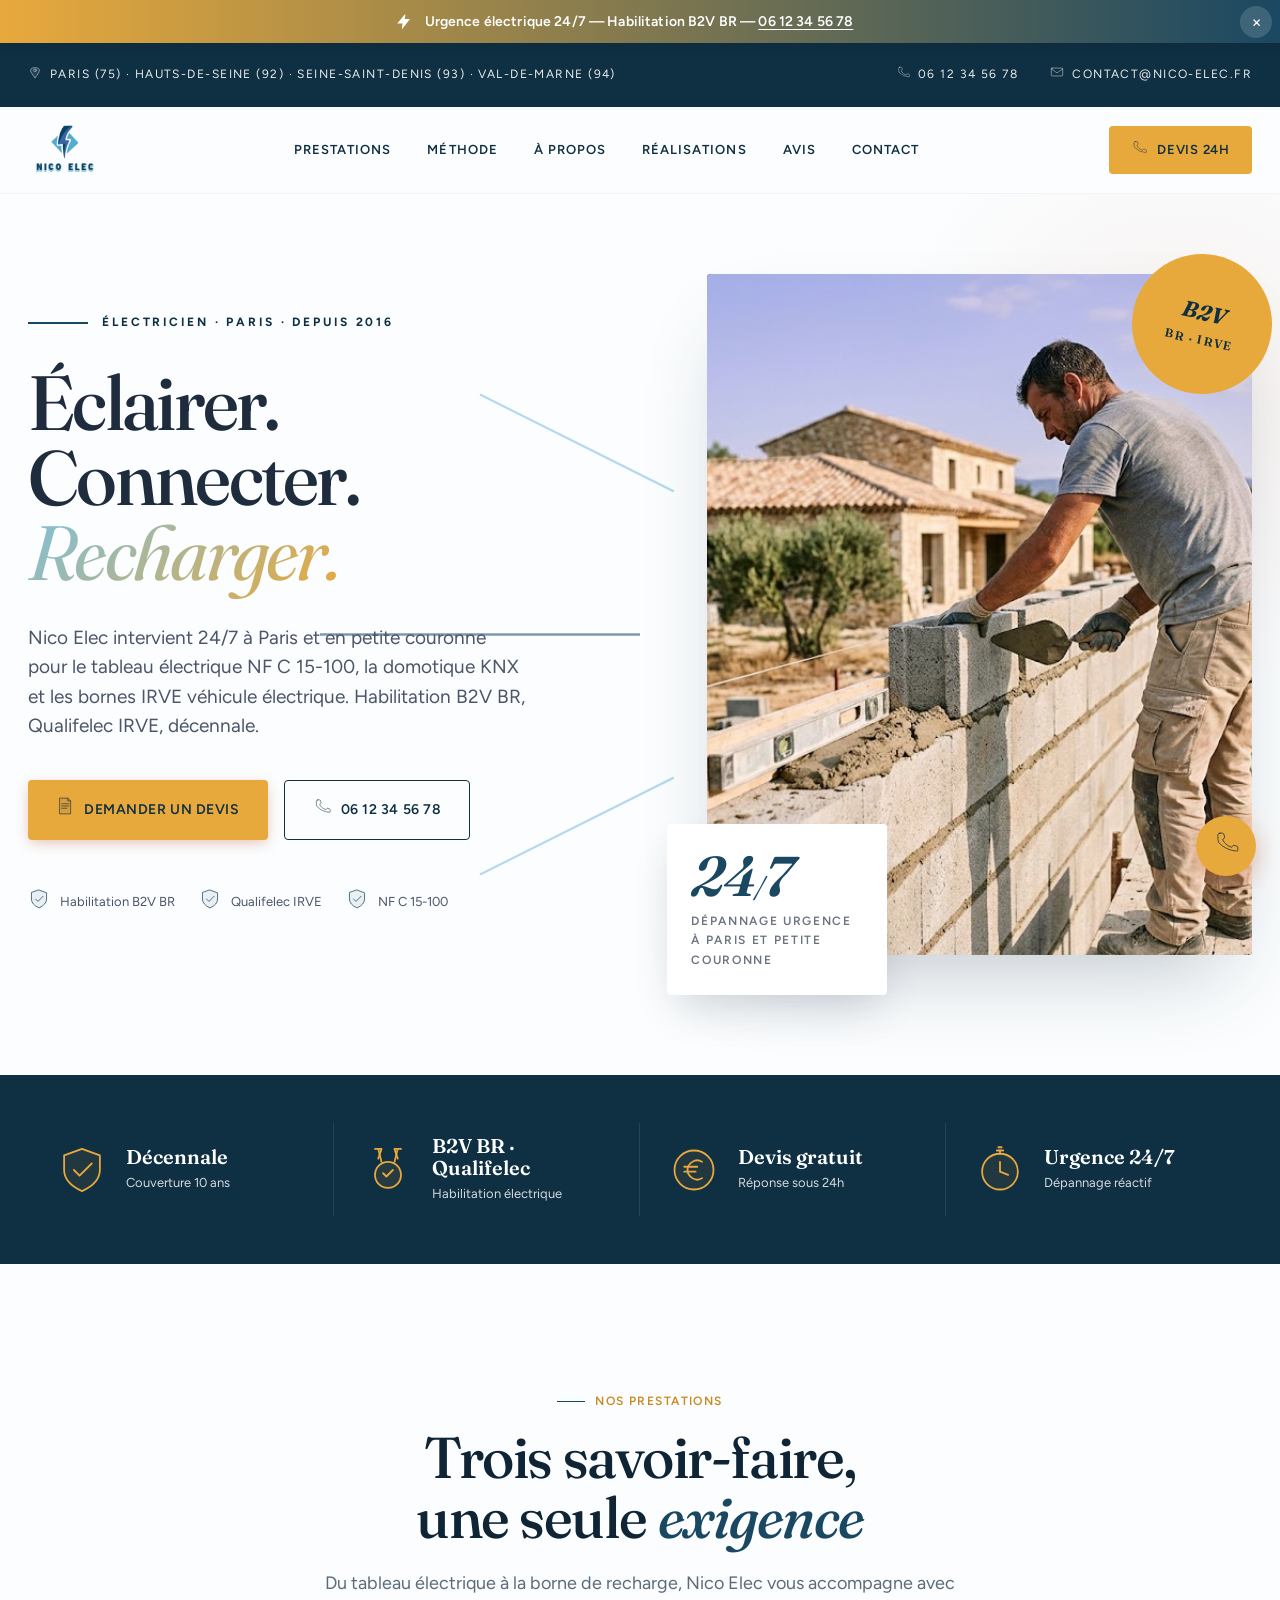
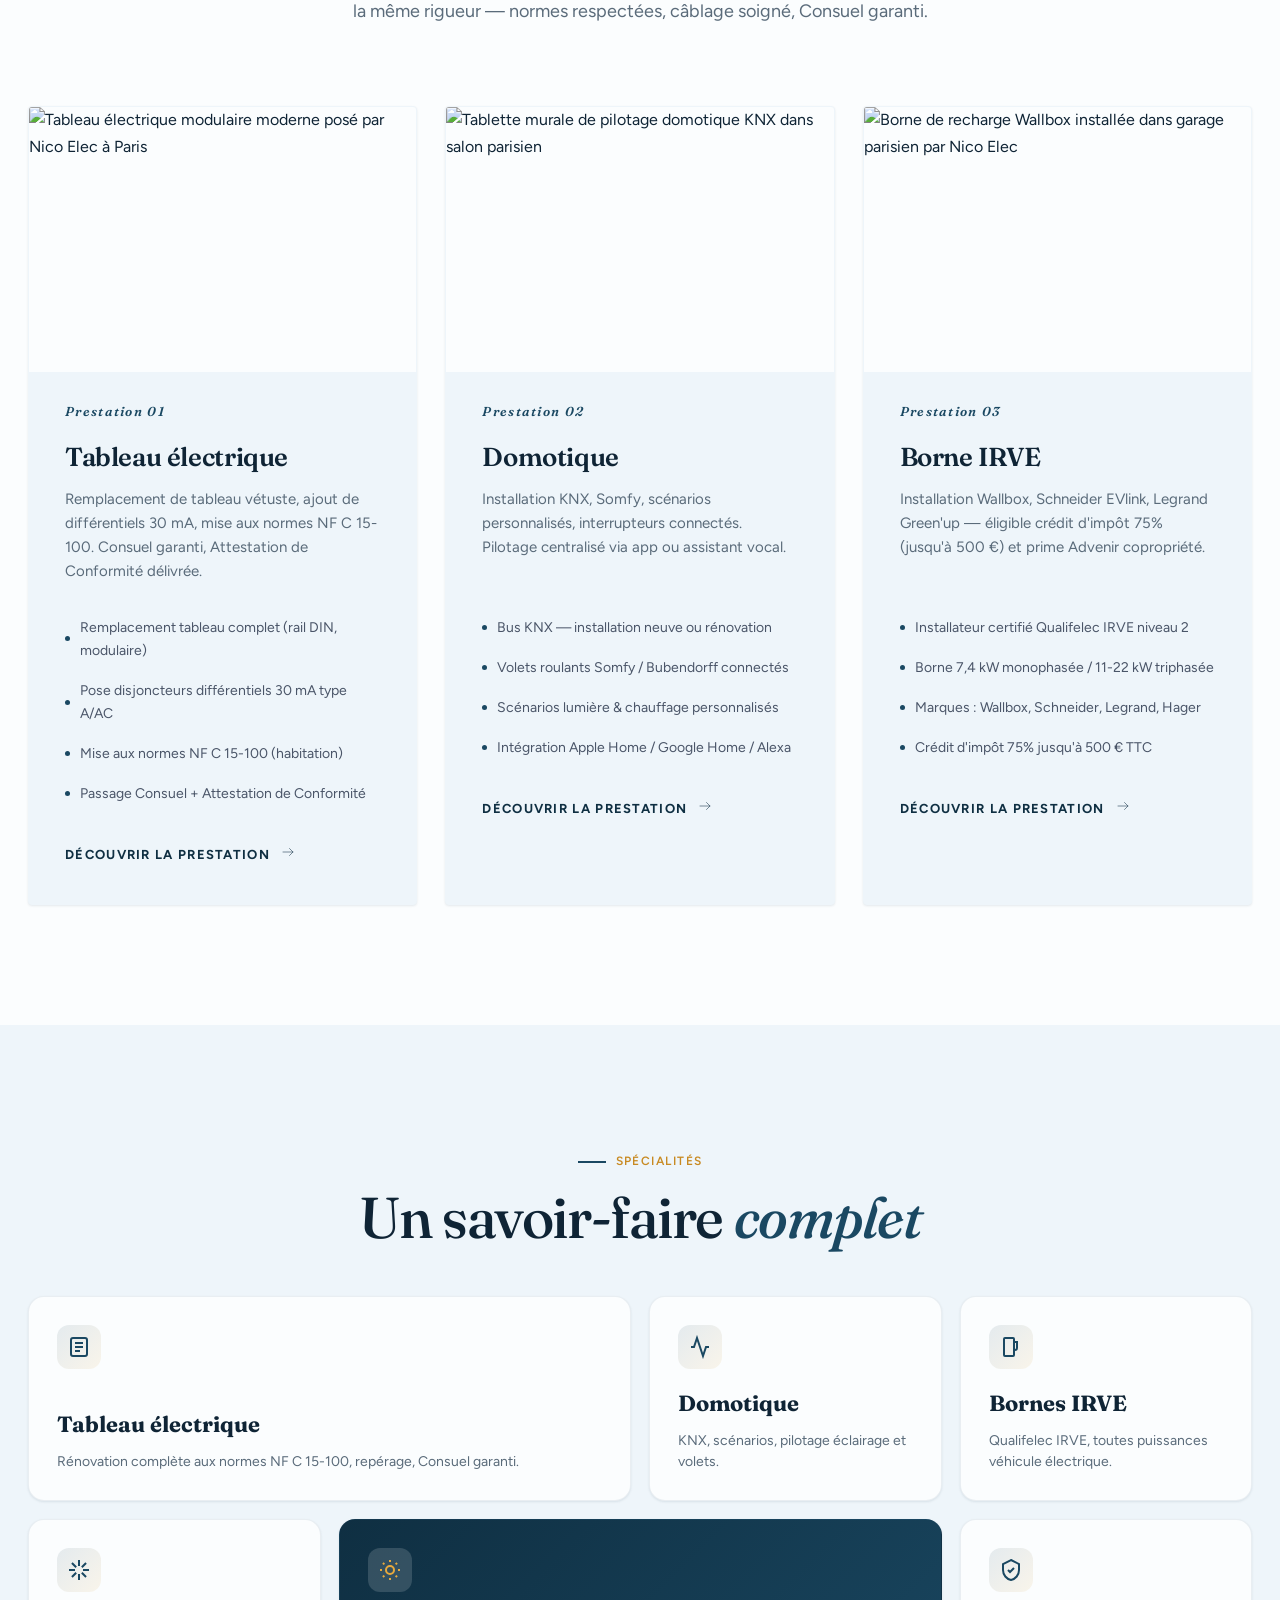
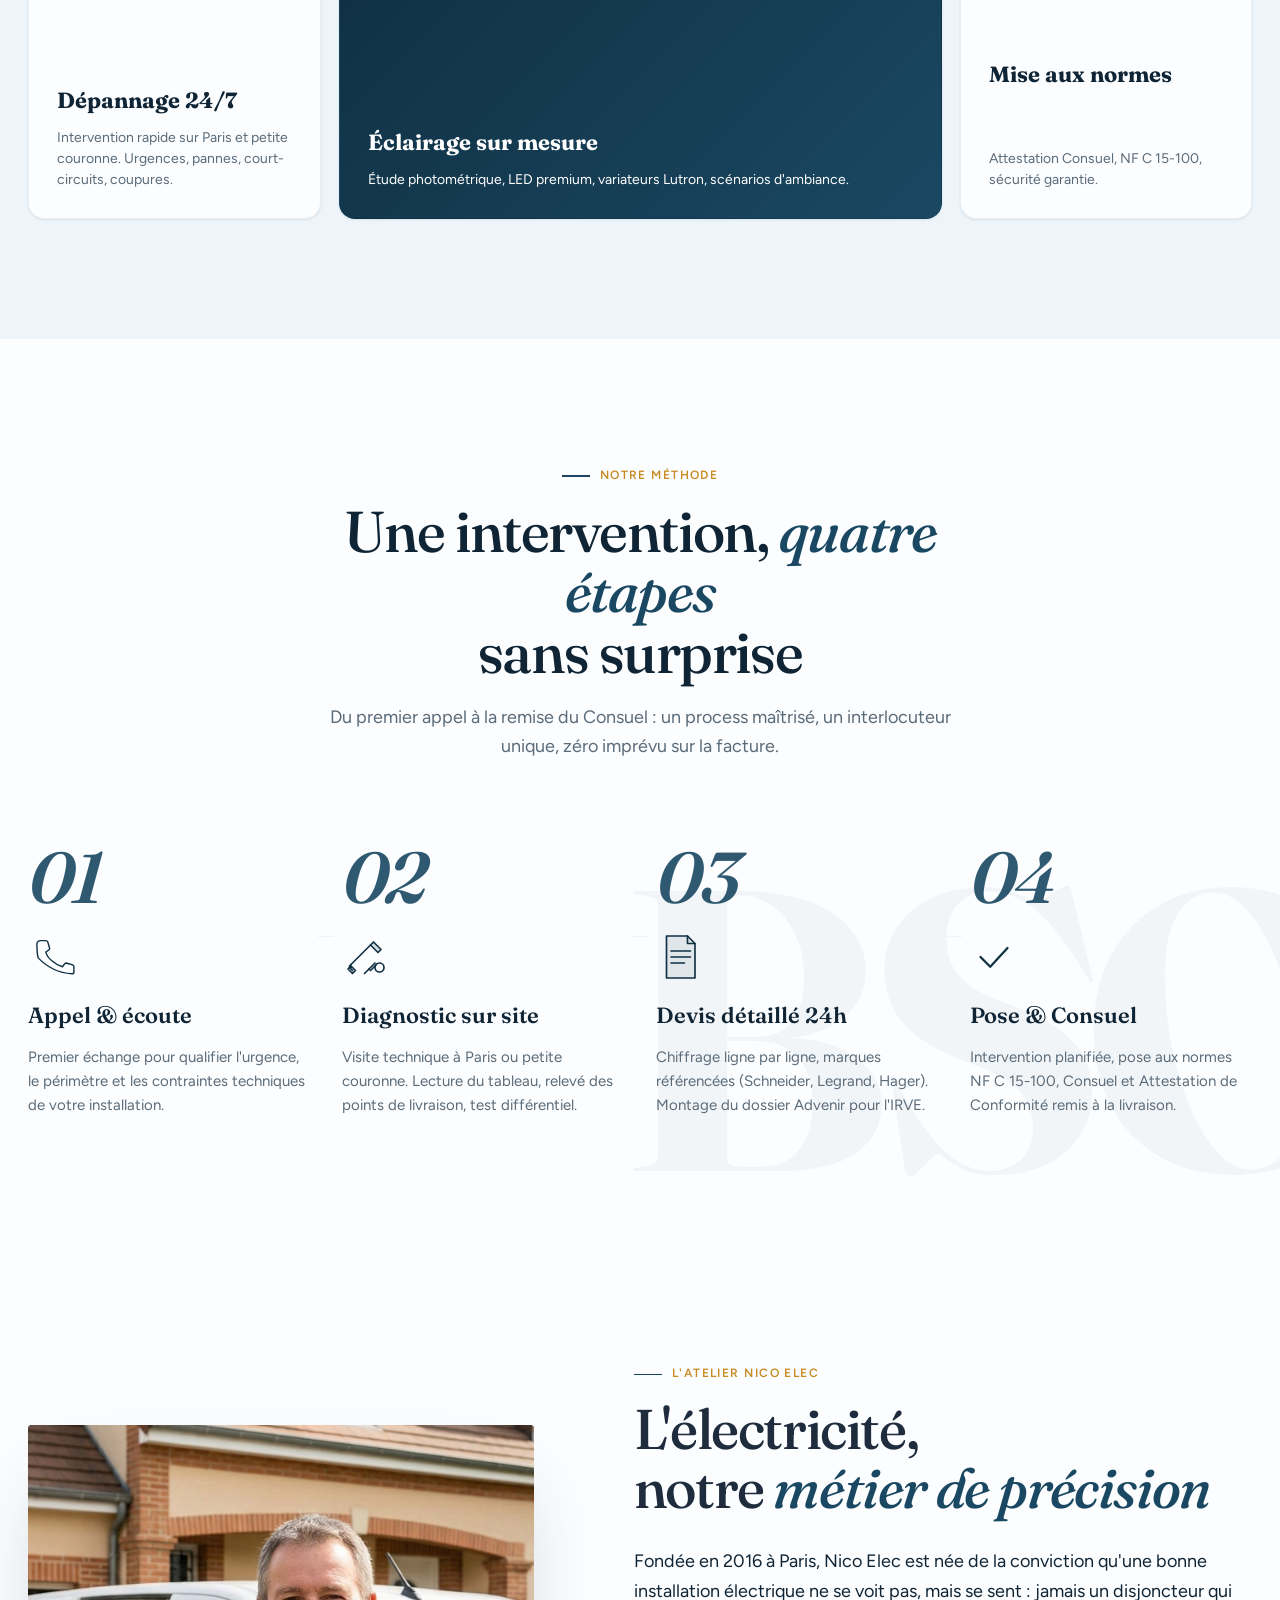
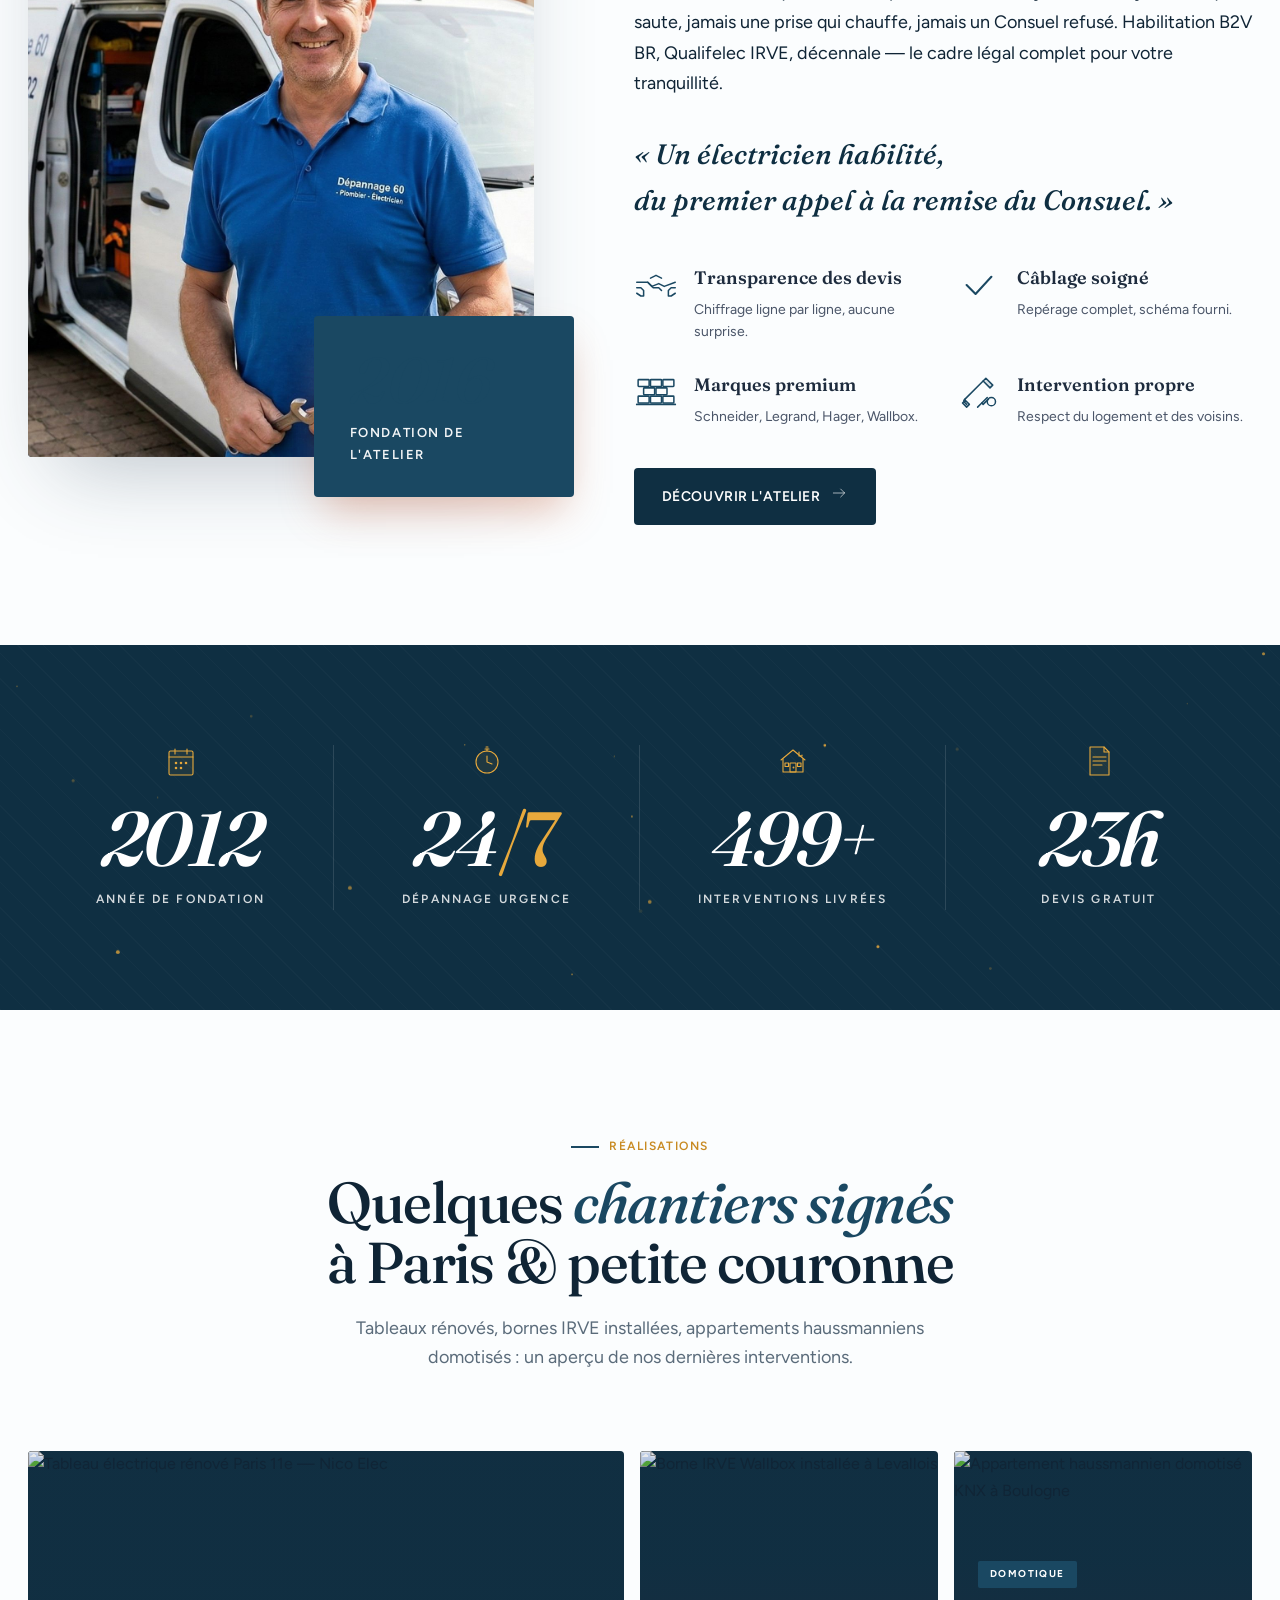
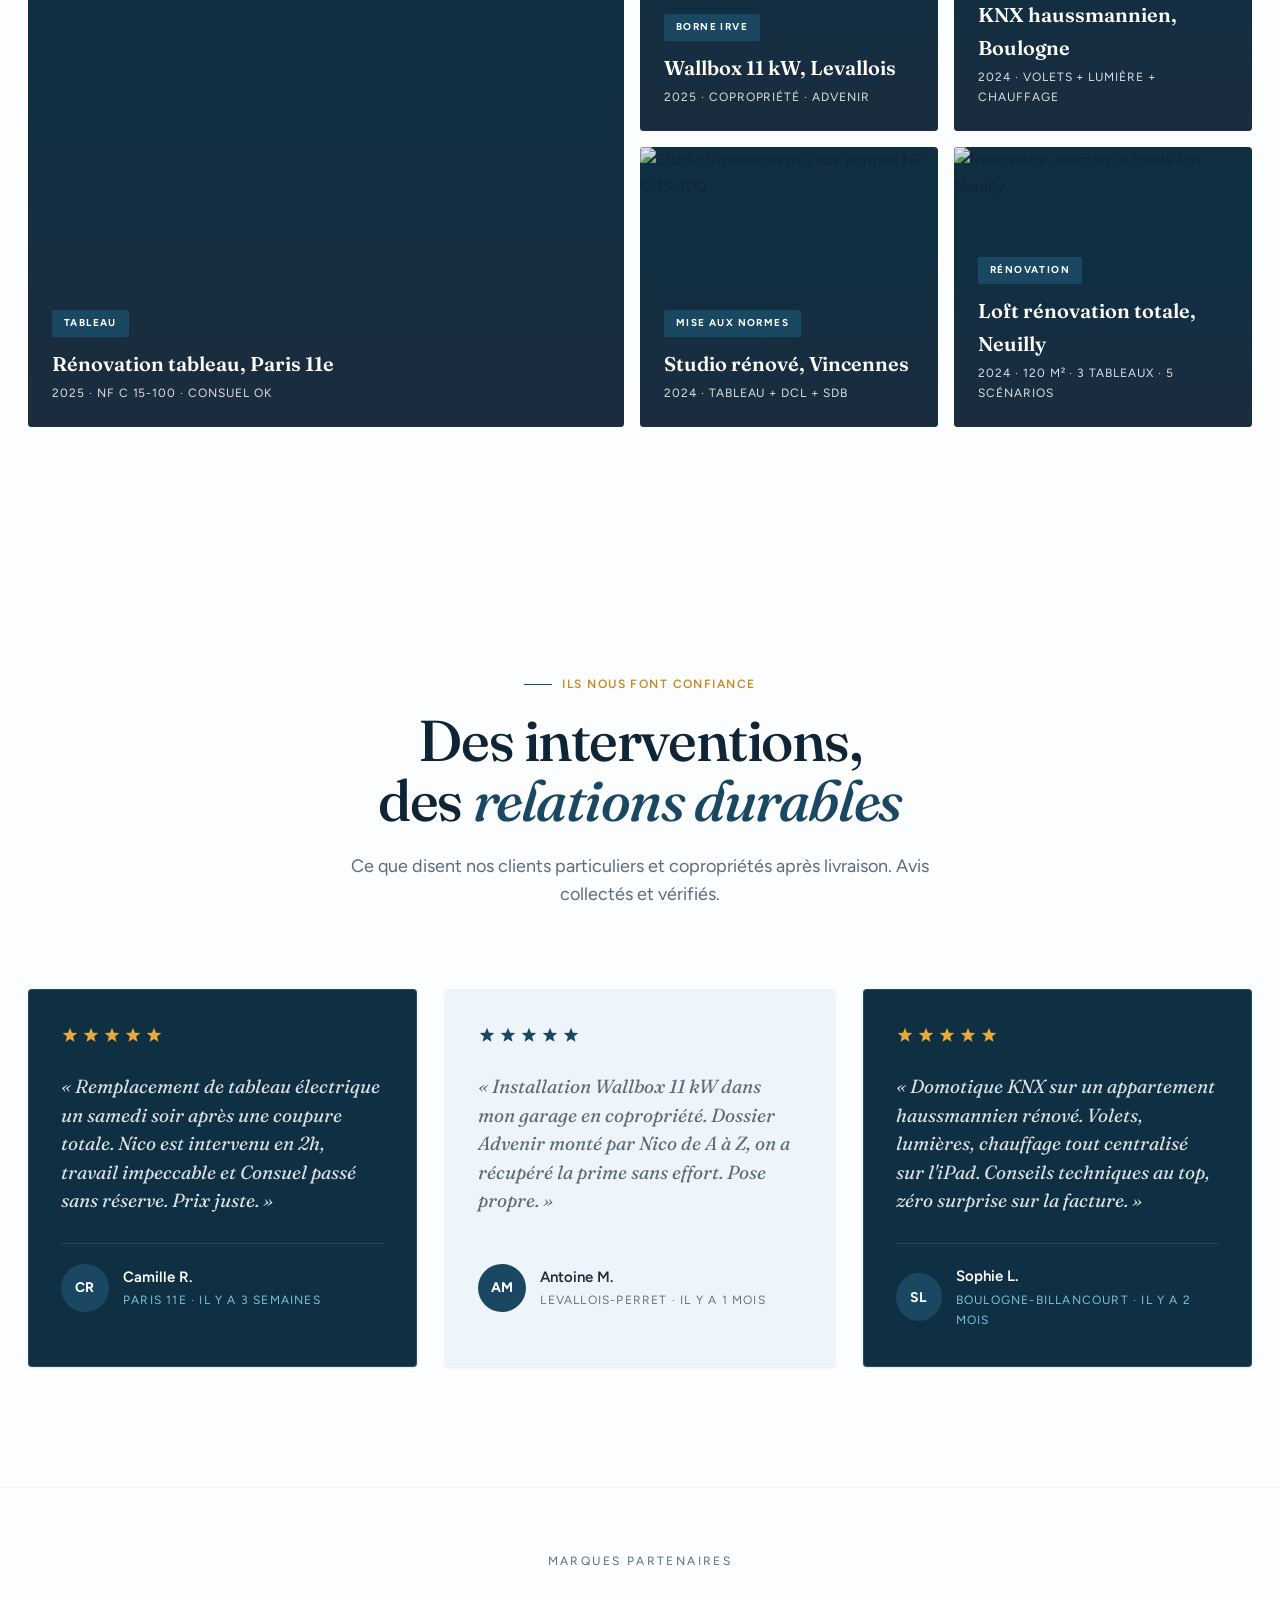
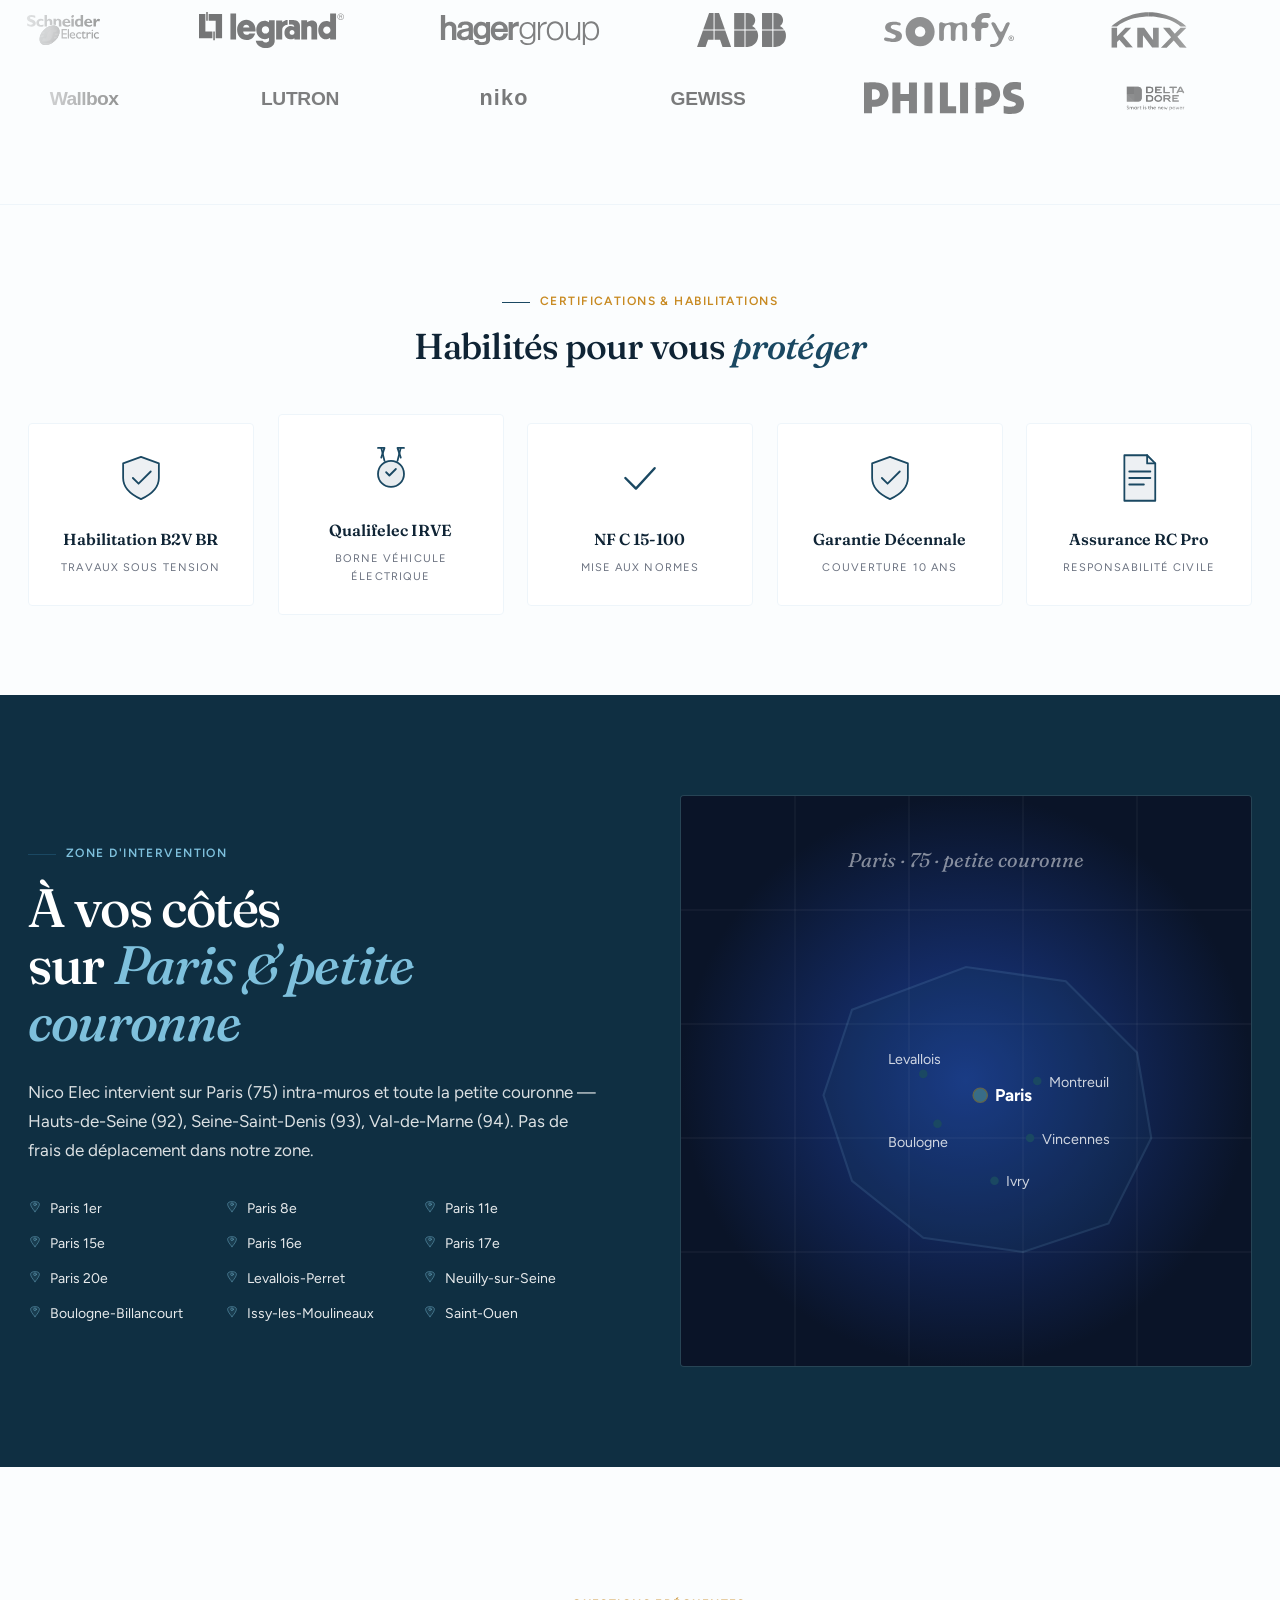
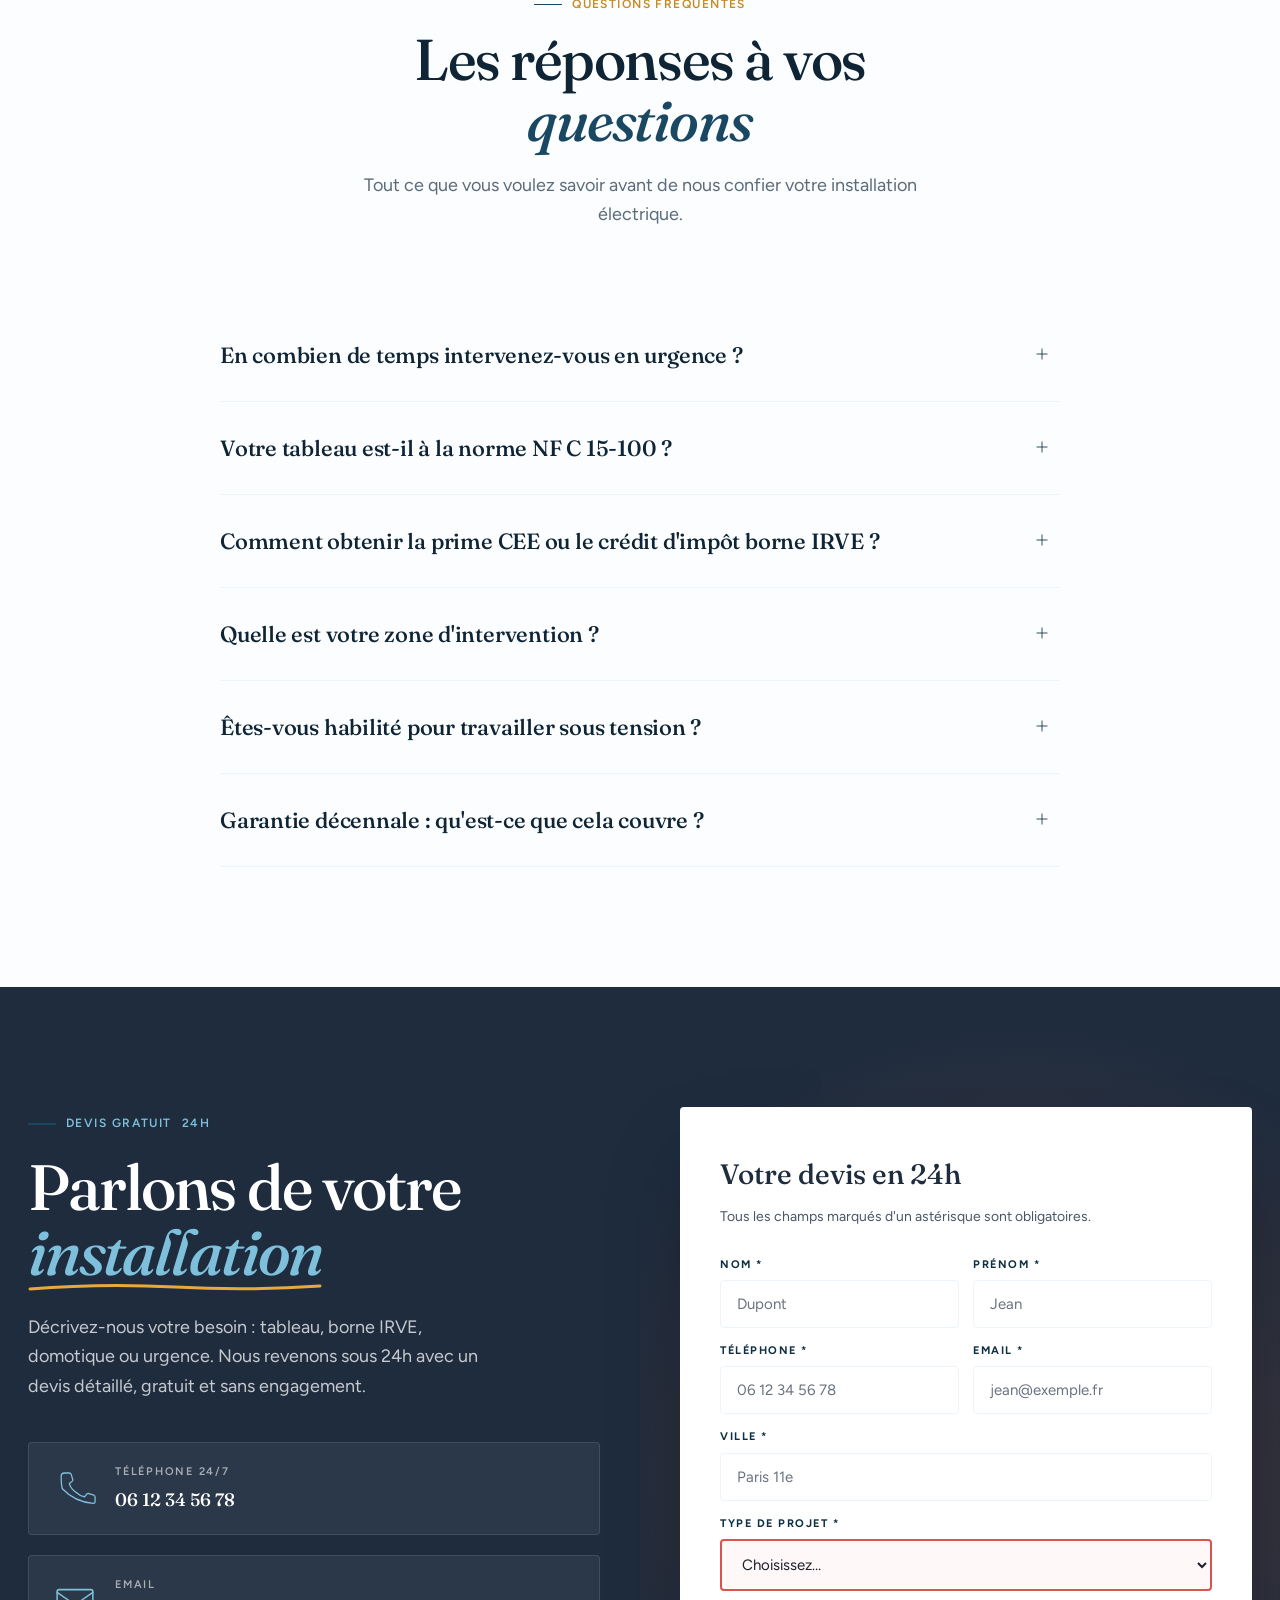
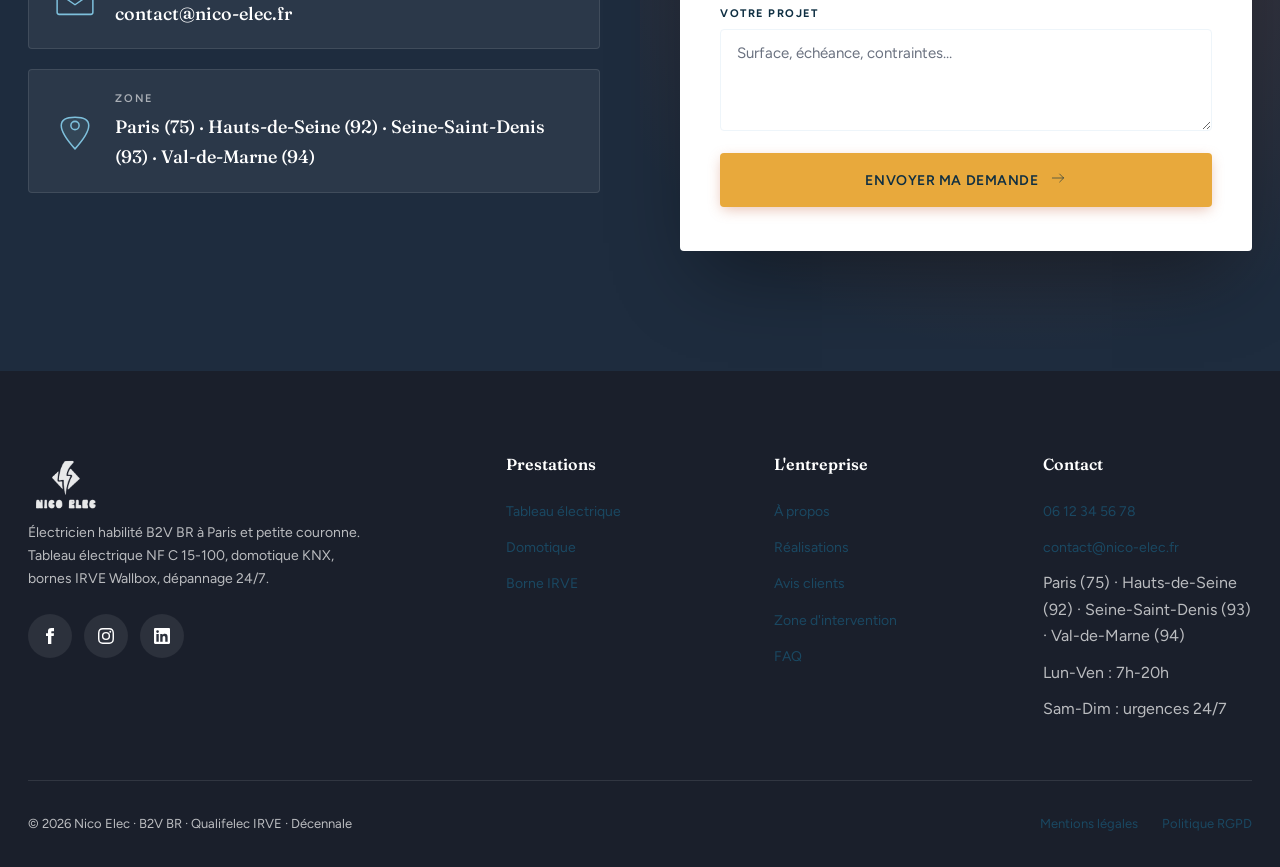
==== commit 0bf25637: "feat(marquee): logos réels des 16 marques partenaires - 9 logos vectoriels depuis Wikimedia Commons " ====
--- a/index.html
+++ b/index.html
@@ -249,26 +249,26 @@
   <div class="mq-label">Marques partenaires</div>
   <div class="mq-row">
     <div class="mq-track">
-      <span class="mq-item">Schneider Electric</span>
-      <span class="mq-item">Legrand</span>
-      <span class="mq-item">Hager</span>
-      <span class="mq-item">ABB</span>
-      <span class="mq-item">Somfy</span>
-      <span class="mq-item">KNX</span>
-      <span class="mq-item">Siemens</span>
-      <span class="mq-item">Eaton</span>
+      <span class="mq-item"><img src="assets/img/marques/schneider.svg" alt="Schneider Electric" loading="lazy" /></span>
+      <span class="mq-item"><img src="assets/img/marques/legrand.svg" alt="Legrand" loading="lazy" /></span>
+      <span class="mq-item"><img src="assets/img/marques/hager.svg" alt="Hager" loading="lazy" /></span>
+      <span class="mq-item"><img src="assets/img/marques/abb.svg" alt="ABB" loading="lazy" /></span>
+      <span class="mq-item"><img src="assets/img/marques/somfy.svg" alt="Somfy" loading="lazy" /></span>
+      <span class="mq-item"><img src="assets/img/marques/knx.svg" alt="KNX" loading="lazy" /></span>
+      <span class="mq-item"><img src="assets/img/marques/siemens.svg" alt="Siemens" loading="lazy" /></span>
+      <span class="mq-item"><img src="assets/img/marques/eaton.svg" alt="Eaton" loading="lazy" /></span>
     </div>
   </div>
   <div class="mq-row mq-reverse">
     <div class="mq-track">
-      <span class="mq-item">Wallbox</span>
-      <span class="mq-item">Lutron</span>
-      <span class="mq-item">Niko</span>
-      <span class="mq-item">Gewiss</span>
-      <span class="mq-item">Philips</span>
-      <span class="mq-item">Delta Dore</span>
-      <span class="mq-item">Legrand Céliane</span>
-      <span class="mq-item">Schneider Odace</span>
+      <span class="mq-item"><img src="assets/img/marques/wallbox.svg" alt="Wallbox" loading="lazy" /></span>
+      <span class="mq-item"><img src="assets/img/marques/lutron.svg" alt="Lutron" loading="lazy" /></span>
+      <span class="mq-item"><img src="assets/img/marques/niko.svg" alt="Niko" loading="lazy" /></span>
+      <span class="mq-item"><img src="assets/img/marques/gewiss.svg" alt="Gewiss" loading="lazy" /></span>
+      <span class="mq-item"><img src="assets/img/marques/philips.svg" alt="Philips" loading="lazy" /></span>
+      <span class="mq-item"><img src="assets/img/marques/delta-dore.png" alt="Delta Dore" loading="lazy" /></span>
+      <span class="mq-item"><img src="assets/img/marques/celiane.svg" alt="Légrand Céliane" loading="lazy" /></span>
+      <span class="mq-item"><img src="assets/img/marques/odace.svg" alt="Schneider Odace" loading="lazy" /></span>
     </div>
   </div>
 </section>
--- a/assets/css/sobre.css
+++ b/assets/css/sobre.css
@@ -444,3 +444,240 @@
 .nav-logo .brand-mark-img { height: 68px; }
 .mobile-drawer-head .brand-mark-img { height: 44px; }
 .brand-logo-footer .brand-mark-img { height: 70px; filter: brightness(0) invert(1) opacity(.9); }
+
+
+/* ═════════════ UI/UX Pro Max Audit — 2026-04-24 ═════════════ */
+
+/* ── PHASE 1 · ACCESSIBILITY & INTERACTION ─────────────────── */
+
+/* 1. Visible focus rings */
+a:focus-visible,
+button:focus-visible,
+input:focus-visible,
+textarea:focus-visible,
+select:focus-visible {
+  outline: 3px solid var(--color-accent);
+  outline-offset: 3px;
+  border-radius: 4px;
+}
+
+/* 2. Touch targets ≥ 44×44px */
+.btn        { min-height: 44px; min-width: 44px; }
+.nav-link   { min-height: 44px; display: inline-flex; align-items: center; }
+.nav-cta    { min-height: 44px; }
+.topbar-item { min-height: 44px; display: inline-flex; align-items: center; }
+.tel-float  { min-width: 44px; min-height: 44px; }
+.footer-social { min-width: 44px; min-height: 44px; }
+
+/* 3. Cursor pointer on card-like interactive elements */
+.service-card,
+.service,
+.bento-card,
+.testi,
+.testi-card,
+.cert,
+.cert-item,
+.tilt-card,
+.reali-card,
+.realization,
+.faq-item { cursor: pointer; }
+
+/* 4. Skip-to-content link */
+.skip-link {
+  position: absolute;
+  top: -100%;
+  left: 16px;
+  z-index: 9999;
+  padding: 12px 20px;
+  background: var(--color-accent);
+  color: var(--color-primary-dark);
+  font-weight: 700;
+  font-size: 14px;
+  border-radius: 0 0 6px 6px;
+  text-decoration: none;
+  transition: top 0.2s ease;
+}
+.skip-link:focus {
+  top: 0;
+  outline: 3px solid var(--color-primary);
+  outline-offset: 2px;
+}
+
+/* 5. Form :invalid / :valid feedback */
+.field:user-invalid,
+.field:not(:placeholder-shown):invalid {
+  border-color: #d9534f;
+  border-width: 2px;
+  background: #fff8f8;
+}
+.field:user-valid,
+.field:not(:placeholder-shown):valid {
+  border-color: #3aaa5e;
+  background: #f8fff9;
+}
+
+/* ── PHASE 2 · TYPOGRAPHY & SPACING ────────────────────────── */
+
+/* 6. Body line-height enforcement */
+body { line-height: 1.65; }
+
+/* 7. Hero headline gradient text */
+.hero h1 em {
+  background: linear-gradient(135deg, var(--color-primary-light) 0%, var(--color-accent) 100%);
+  -webkit-background-clip: text;
+  -webkit-text-fill-color: transparent;
+  background-clip: text;
+  color: transparent;
+  font-style: italic;
+}
+
+/* 8. Eyebrow spacing */
+.eyebrow {
+  letter-spacing: 0.12em;
+  text-transform: uppercase;
+  font-size: 0.75rem;
+}
+
+/* 9. Stat numbers — tabular numerics */
+.stat-num {
+  font-variant-numeric: tabular-nums;
+  font-feature-settings: "tnum";
+}
+
+/* 10. Section head max-width when centered */
+.s-head[style*="center"],
+.s-head.text-center,
+.s-head {
+  max-width: 640px;
+  margin-inline: auto;
+}
+
+/* ── PHASE 3 · ANIMATION POLISH ────────────────────────────── */
+
+/* 11. Hover card shadows & transitions */
+.service,
+.service-card,
+.bento-card,
+.testi,
+.testi-card {
+  box-shadow: 0 1px 3px rgba(15,47,66,0.06), 0 1px 2px rgba(15,47,66,0.04);
+  transition: box-shadow 250ms ease, transform 250ms ease;
+}
+.service:hover,
+.service-card:hover,
+.bento-card:hover,
+.testi:hover,
+.testi-card:hover {
+  box-shadow: 0 10px 40px rgba(15,47,66,0.12), 0 4px 12px rgba(15,47,66,0.08);
+}
+
+/* 12. Button ripple pulse keyframe */
+@keyframes btn-pulse {
+  0%   { transform: scale(1); }
+  40%  { transform: scale(0.95); }
+  70%  { transform: scale(1.04); }
+  100% { transform: scale(1); }
+}
+.btn-primary.btn-clicked {
+  animation: btn-pulse 300ms cubic-bezier(0.4, 0, 0.2, 1) forwards;
+}
+
+/* 13. Sticky banner slide-in */
+@keyframes banner-slide-in {
+  from { transform: translateY(-100%); opacity: 0; }
+  to   { transform: translateY(0);     opacity: 1; }
+}
+.st-banner {
+  animation: banner-slide-in 0.4s ease forwards;
+}
+
+/* 14. Nav scrolled smooth box-shadow */
+.nav {
+  transition: background 0.3s ease, box-shadow 0.3s ease, backdrop-filter 0.3s ease;
+}
+.nav.scrolled {
+  box-shadow: 0 2px 20px rgba(15,47,66,0.08);
+}
+
+/* ── PHASE 4 · HERO GLOW ────────────────────────────────────── */
+
+/* 15. Hero glow element */
+.hero { position: relative; overflow: hidden; }
+.hero-glow {
+  position: absolute;
+  inset: 0;
+  pointer-events: none;
+  z-index: 0;
+  background:
+    radial-gradient(ellipse 80% 50% at 60% 40%, rgba(126,192,220,0.18) 0%, transparent 70%),
+    radial-gradient(ellipse 40% 30% at 70% 30%, rgba(232,169,60,0.10) 0%, transparent 60%);
+}
+.hero > * { position: relative; z-index: 1; }
+
+/* ── PHASE 5 · TESTIMONIALS PREMIUM STYLE ──────────────────── */
+
+/* 16. Premium dark testimonial cards */
+.testi-card--premium,
+.testi.testi-card--premium {
+  background: var(--color-primary-dark);
+  color: #fff;
+  border-color: rgba(126,192,220,0.2);
+}
+.testi-card--premium .testi-text { color: rgba(255,255,255,0.85); }
+.testi-card--premium .testi-author { color: #fff; border-color: rgba(255,255,255,0.12); }
+.testi-card--premium .testi-name  { color: #fff; }
+.testi-card--premium .testi-city,
+.testi-card--premium .testi-role  { color: var(--color-primary-light); }
+.testi-card--premium .testi-stars { color: var(--color-accent); }
+.testi-card--premium .testi-avatar { background: var(--color-primary); }
+
+/* ── PHASE 6 · MOBILE & RESPONSIVE POLISH ──────────────────── */
+
+/* 17. No horizontal scroll */
+html, body { overflow-x: hidden; max-width: 100%; }
+
+/* 18. Nav height & scroll padding */
+.nav { min-height: 64px; }
+body { scroll-padding-top: 80px; }
+
+/* 19. Mobile bento single-column */
+@media (max-width: 639px) {
+  .bento-services {
+    grid-template-columns: 1fr !important;
+    grid-template-areas: none !important;
+  }
+}
+
+/* 20. Touch action on buttons — eliminate 300ms tap delay */
+.btn { touch-action: manipulation; }
+
+/* ── PHASE 7 · PRINT ────────────────────────────────────────── */
+
+/* 21. Print styles */
+@media print {
+  .topbar,
+  .nav,
+  .mobile-drawer,
+  .tel-float,
+  .st-banner,
+  .cta,
+  .bso-footer { display: none !important; }
+
+  body { background: white; color: black; }
+  .hero, section.s, .stats, .zone, .about { padding: 24px 0; }
+  a { color: black; text-decoration: underline; }
+}
+
+/* ── REDUCED MOTION OVERRIDES ───────────────────────────────── */
+@media (prefers-reduced-motion: reduce) {
+  .hero-glow { display: none; }
+  .btn-primary.btn-clicked { animation: none; }
+  .st-banner { animation: none; }
+  .service,
+  .service-card,
+  .bento-card,
+  .testi,
+  .testi-card {
+    transition: box-shadow 0ms;
+  }
+}
--- a/assets/css/21st.css
+++ b/assets/css/21st.css
@@ -134,11 +134,18 @@
 .mq-row.mq-reverse .mq-track{animation-direction:reverse; animation-duration:36s}
 .mq-row:hover .mq-track{animation-play-state:paused}
 .mq-item{
-  flex:0 0 auto; font-family:Fraunces,serif; font-size:28px; font-weight:600;
-  color:var(--color-primary); letter-spacing:.01em; white-space:nowrap;
-  padding:8px 16px; opacity:.7; transition:opacity .2s, color .2s;
+  flex:0 0 auto; white-space:nowrap;
+  padding:8px 24px; opacity:.55; transition:opacity .25s ease, filter .25s ease;
+  display:flex; align-items:center;
 }
-.mq-item:hover{opacity:1; color:var(--color-accent)}
+.mq-item img{
+  height:36px; width:auto; max-width:160px;
+  object-fit:contain; display:block;
+  filter:saturate(0) brightness(0.3);
+  transition:filter .25s ease;
+}
+.mq-item:hover{ opacity:1; }
+.mq-item:hover img{ filter:saturate(1) brightness(1); }
 @keyframes mq-scroll{to{transform:translateX(-50%)}}
 
 /* ============ 7. GLOWING EFFECT (testimonials) ============ */
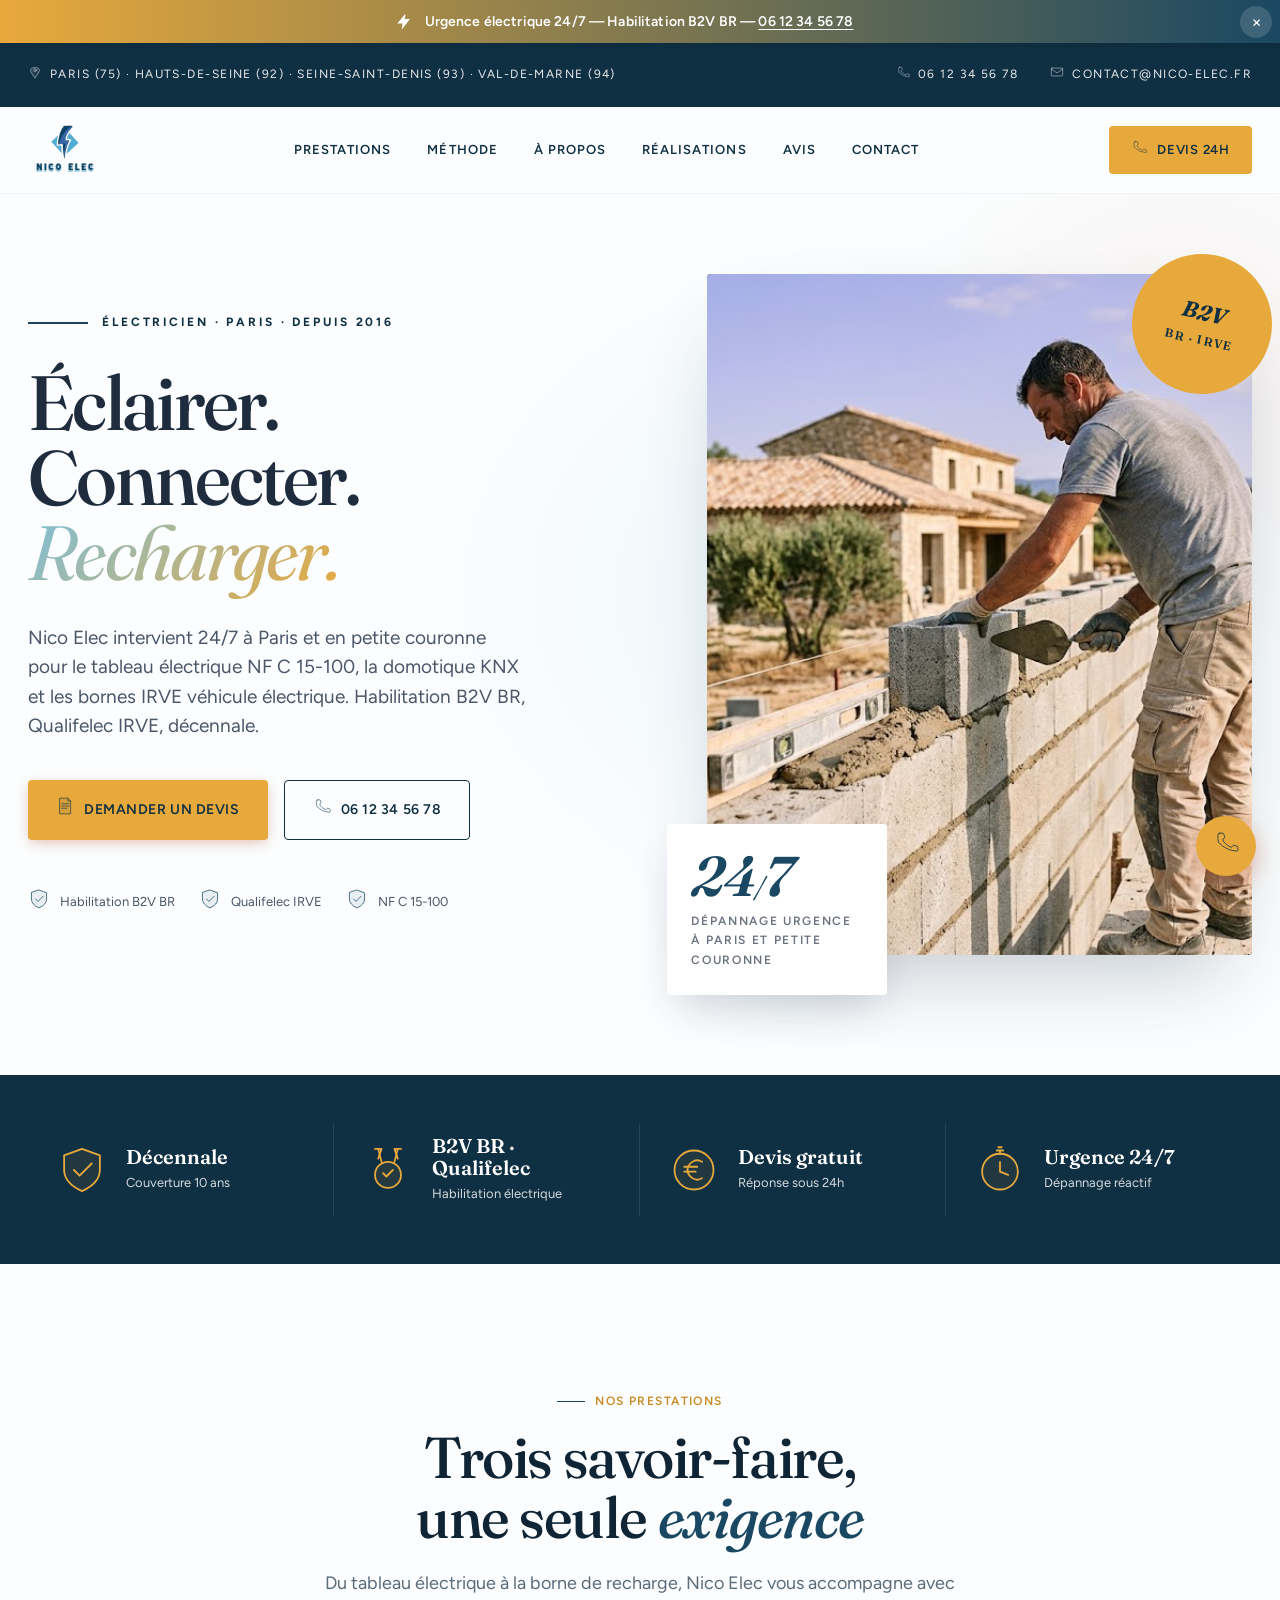
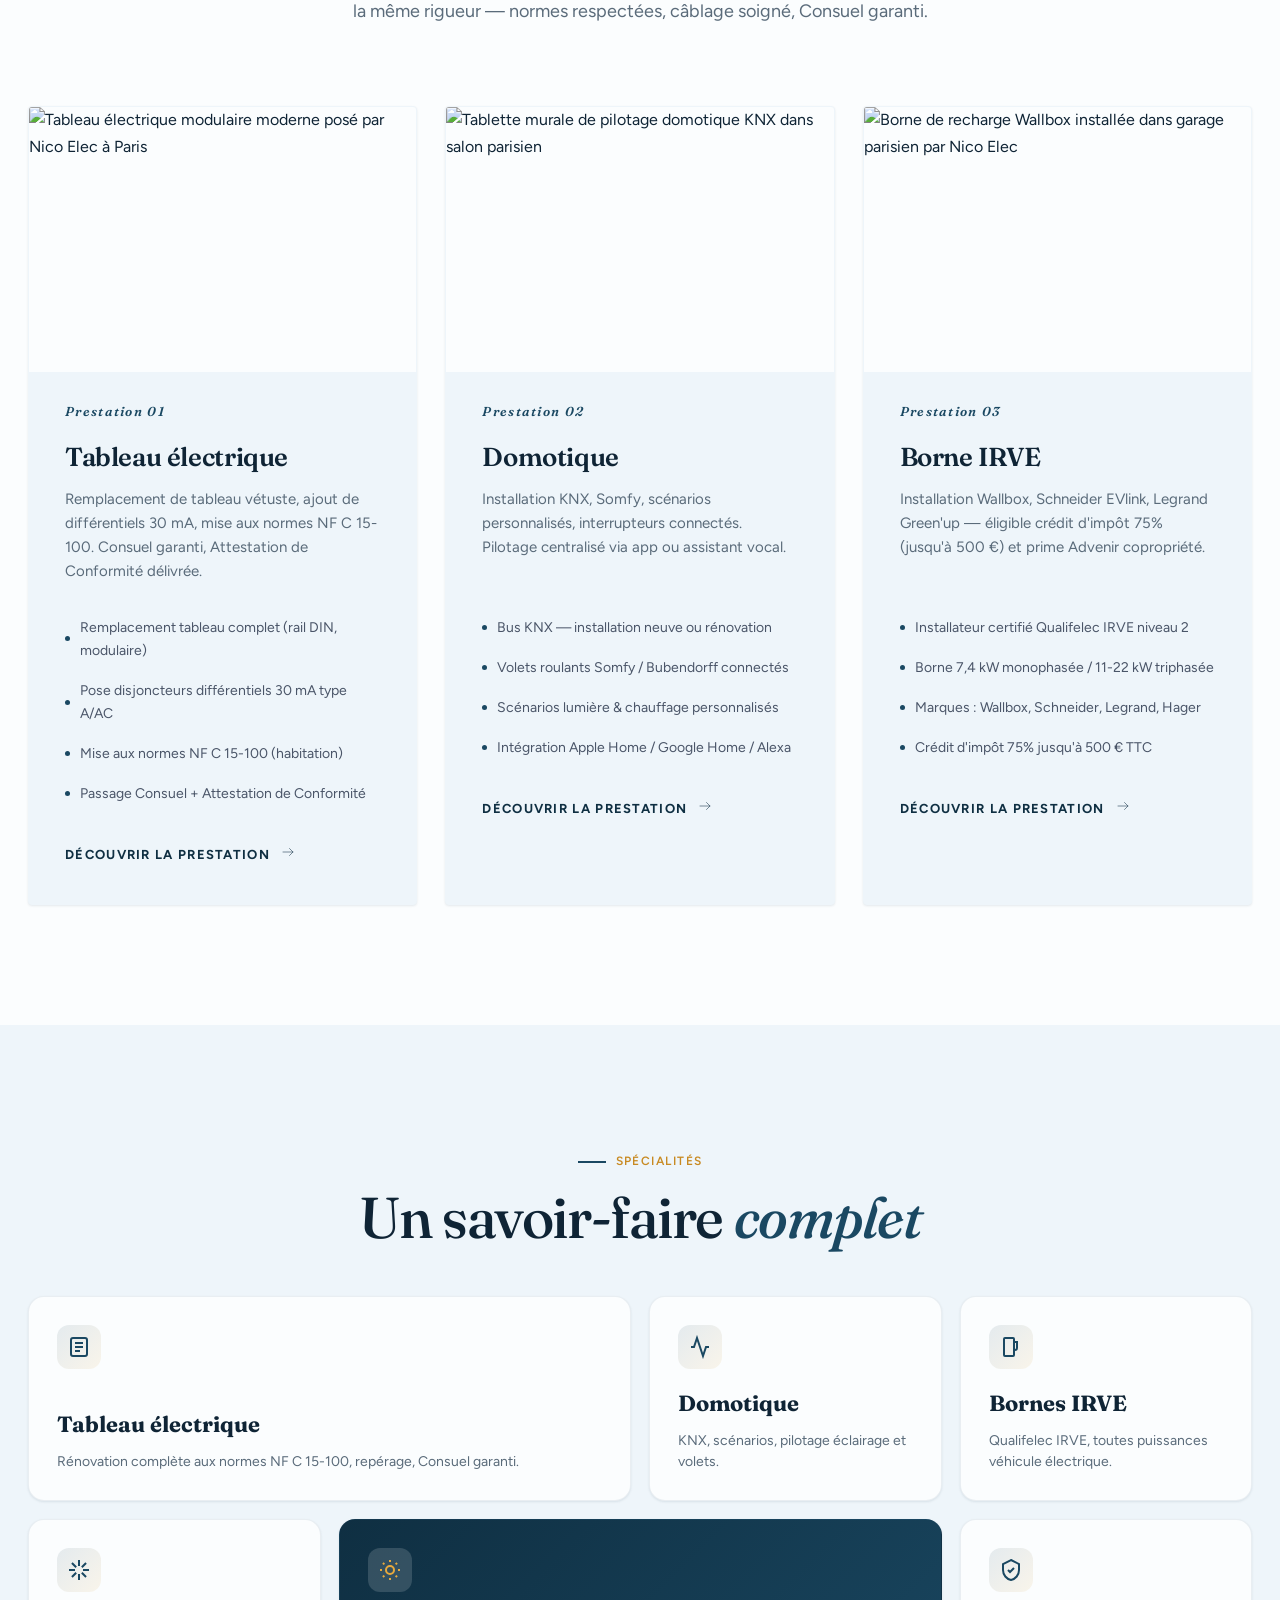
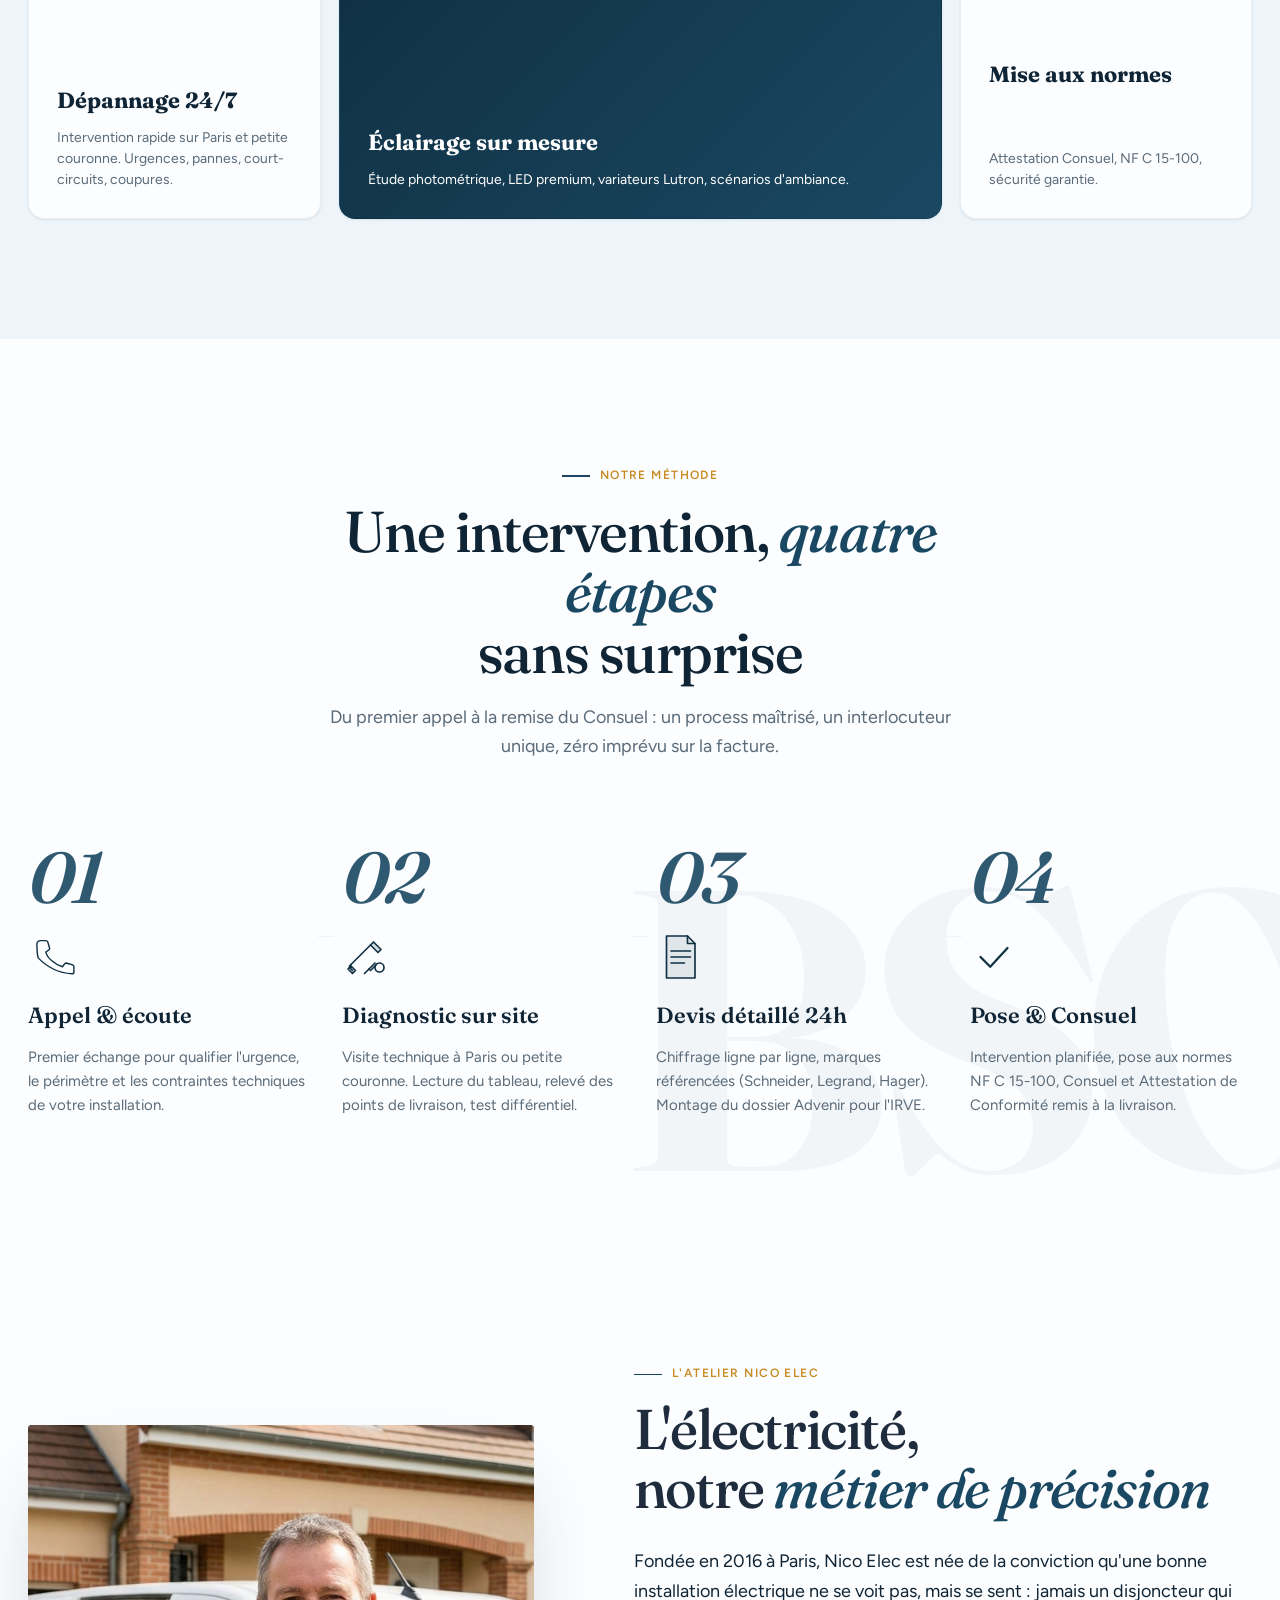
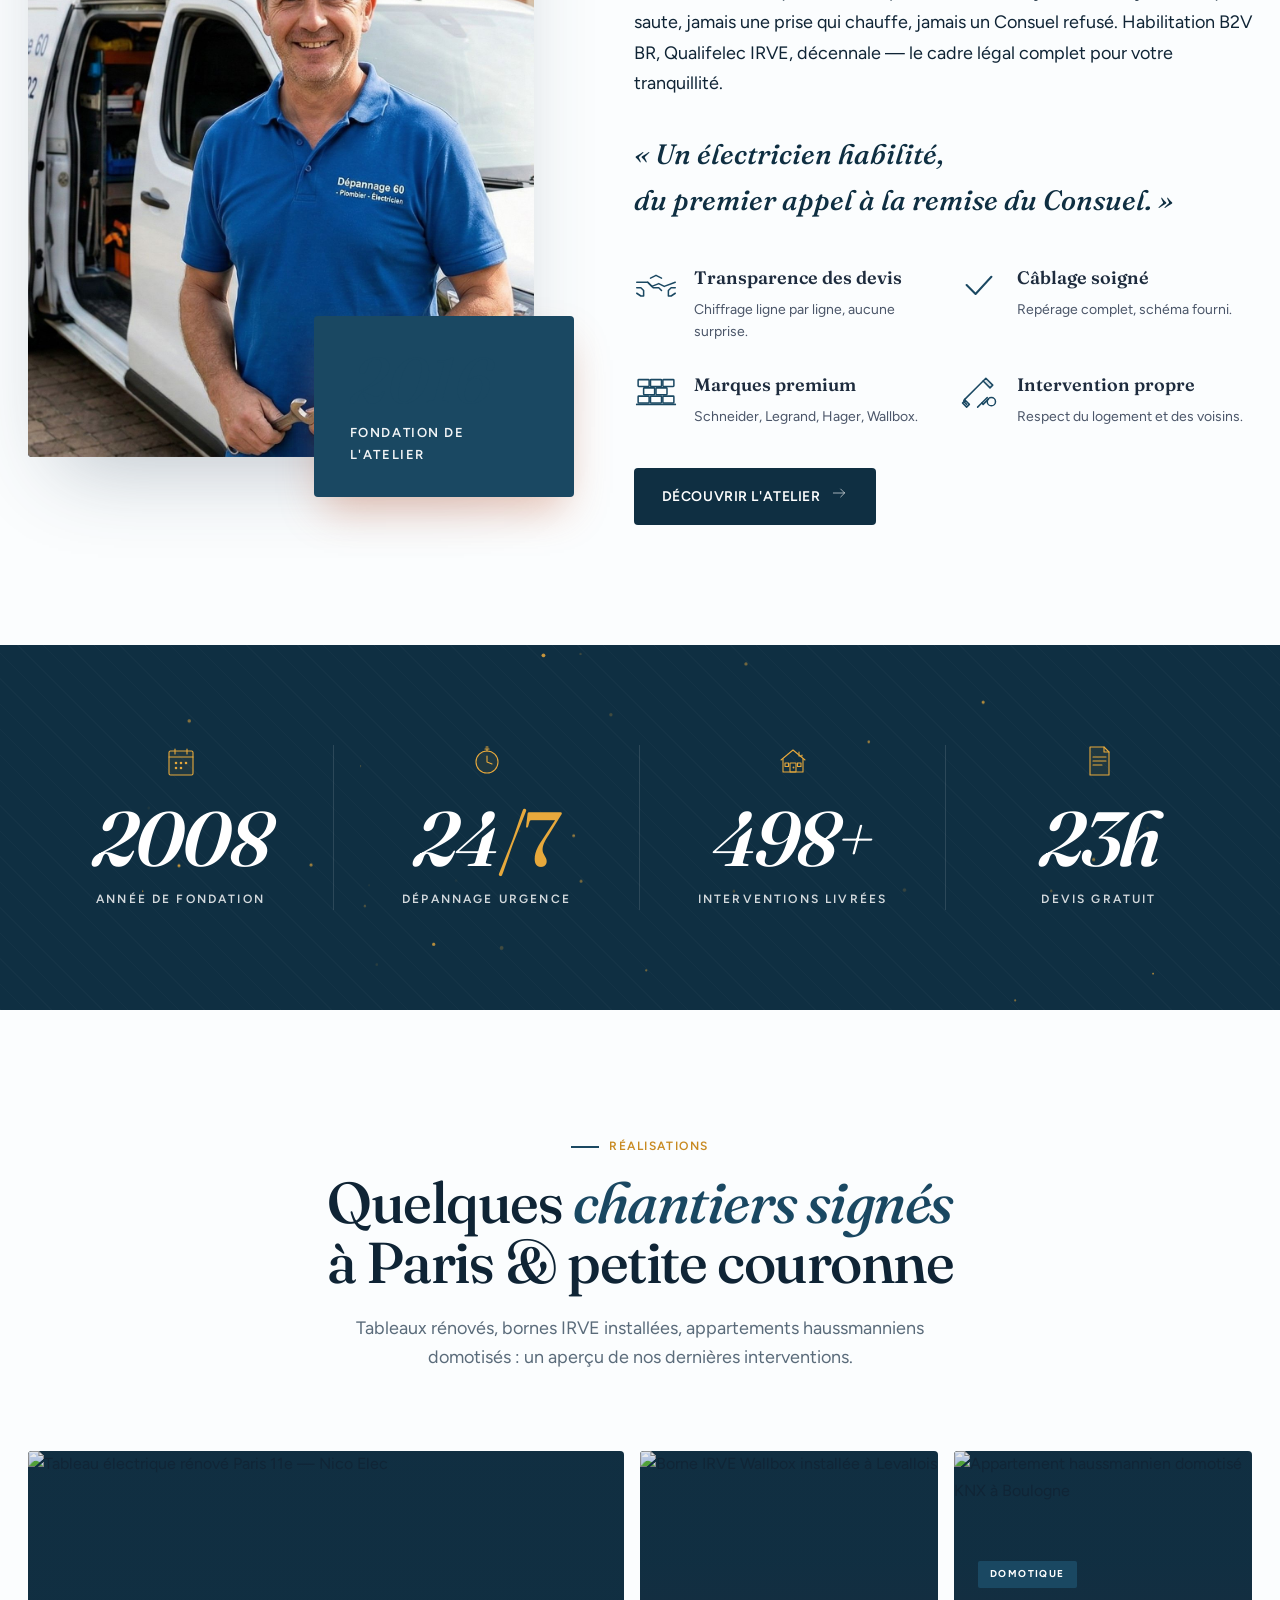
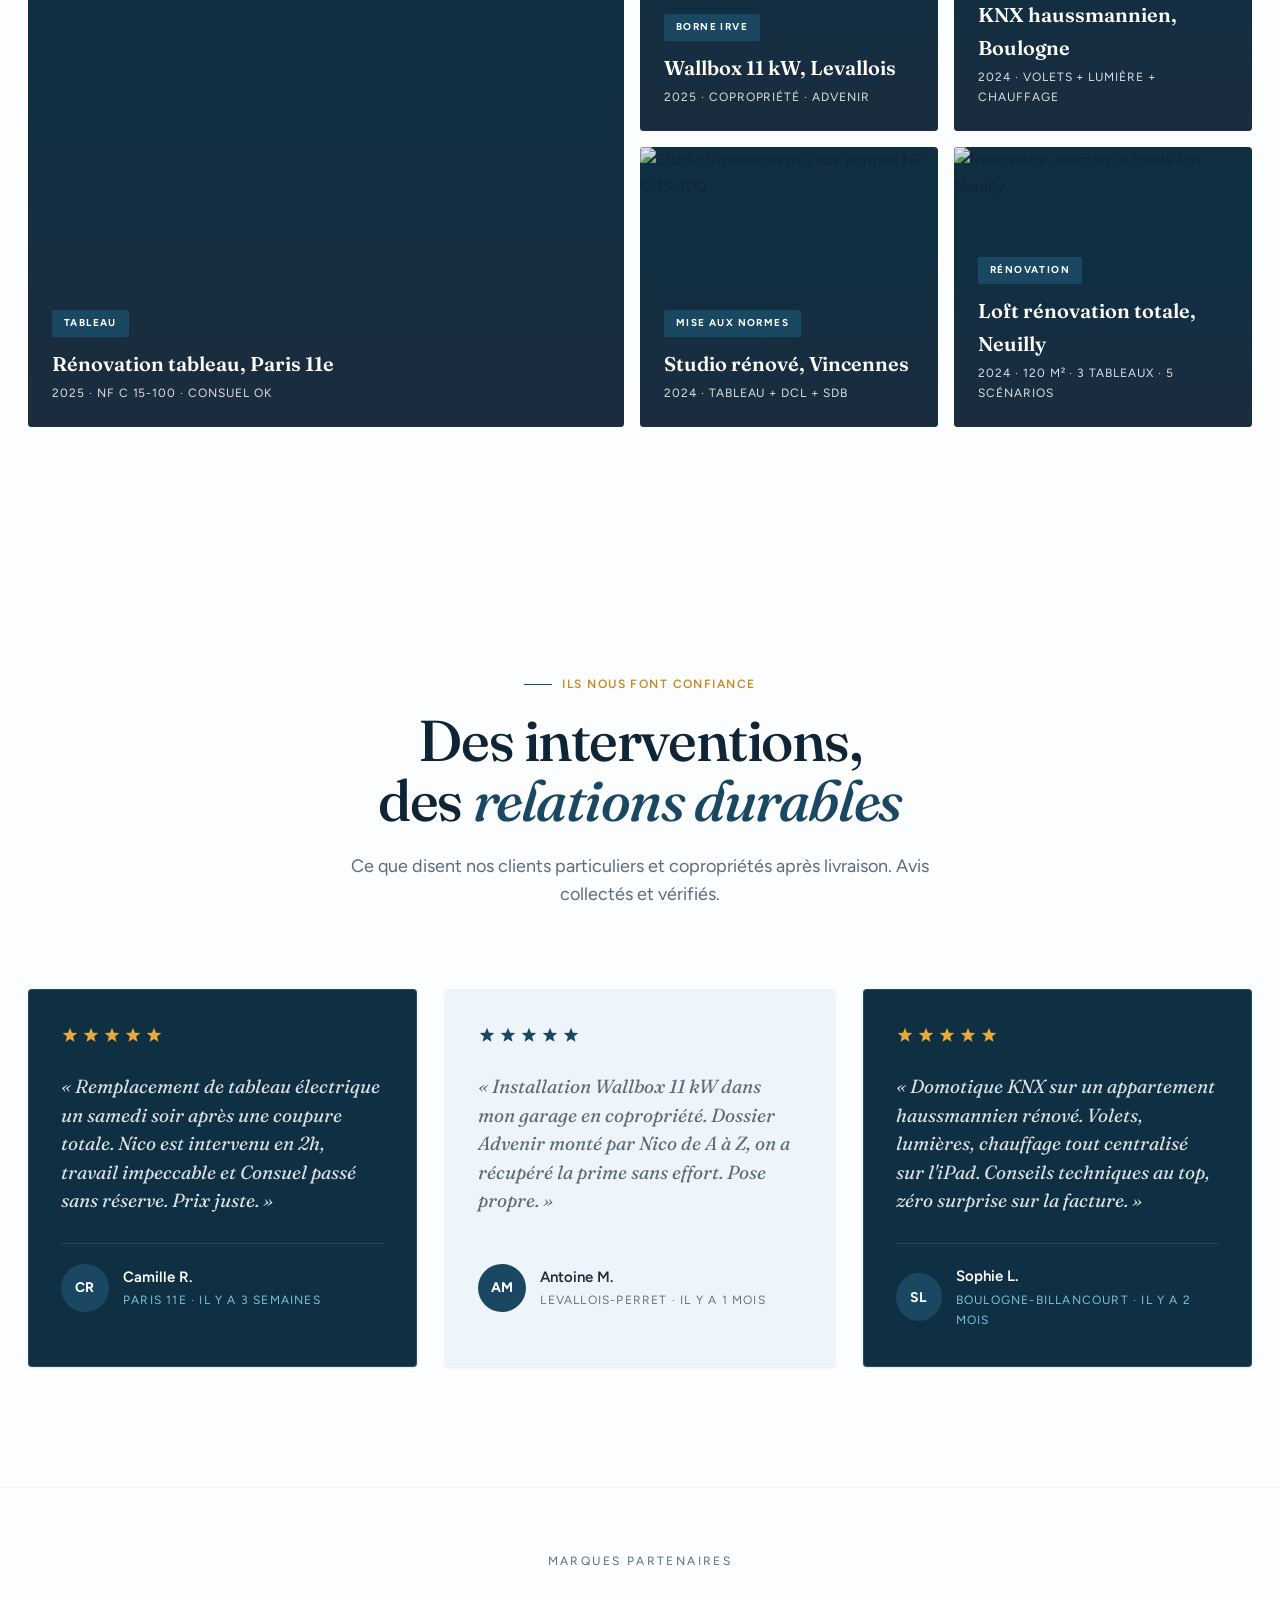
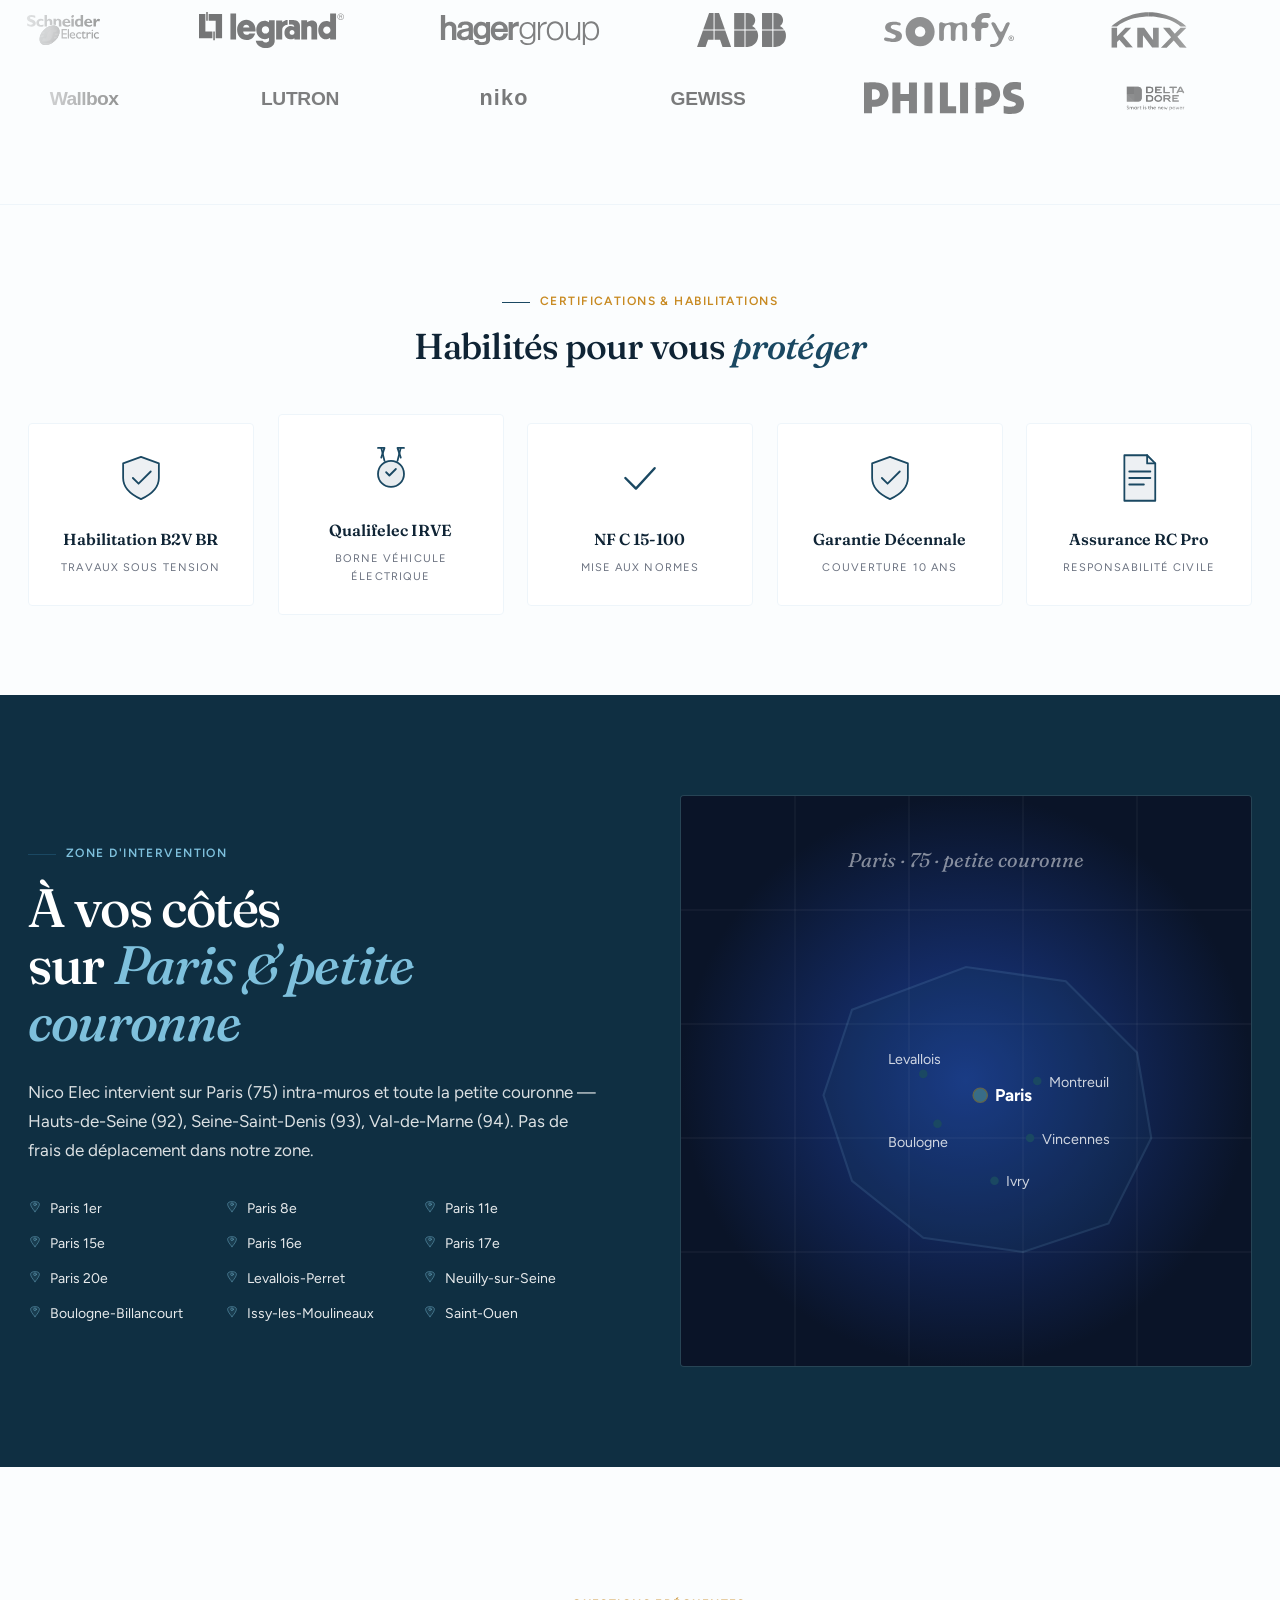
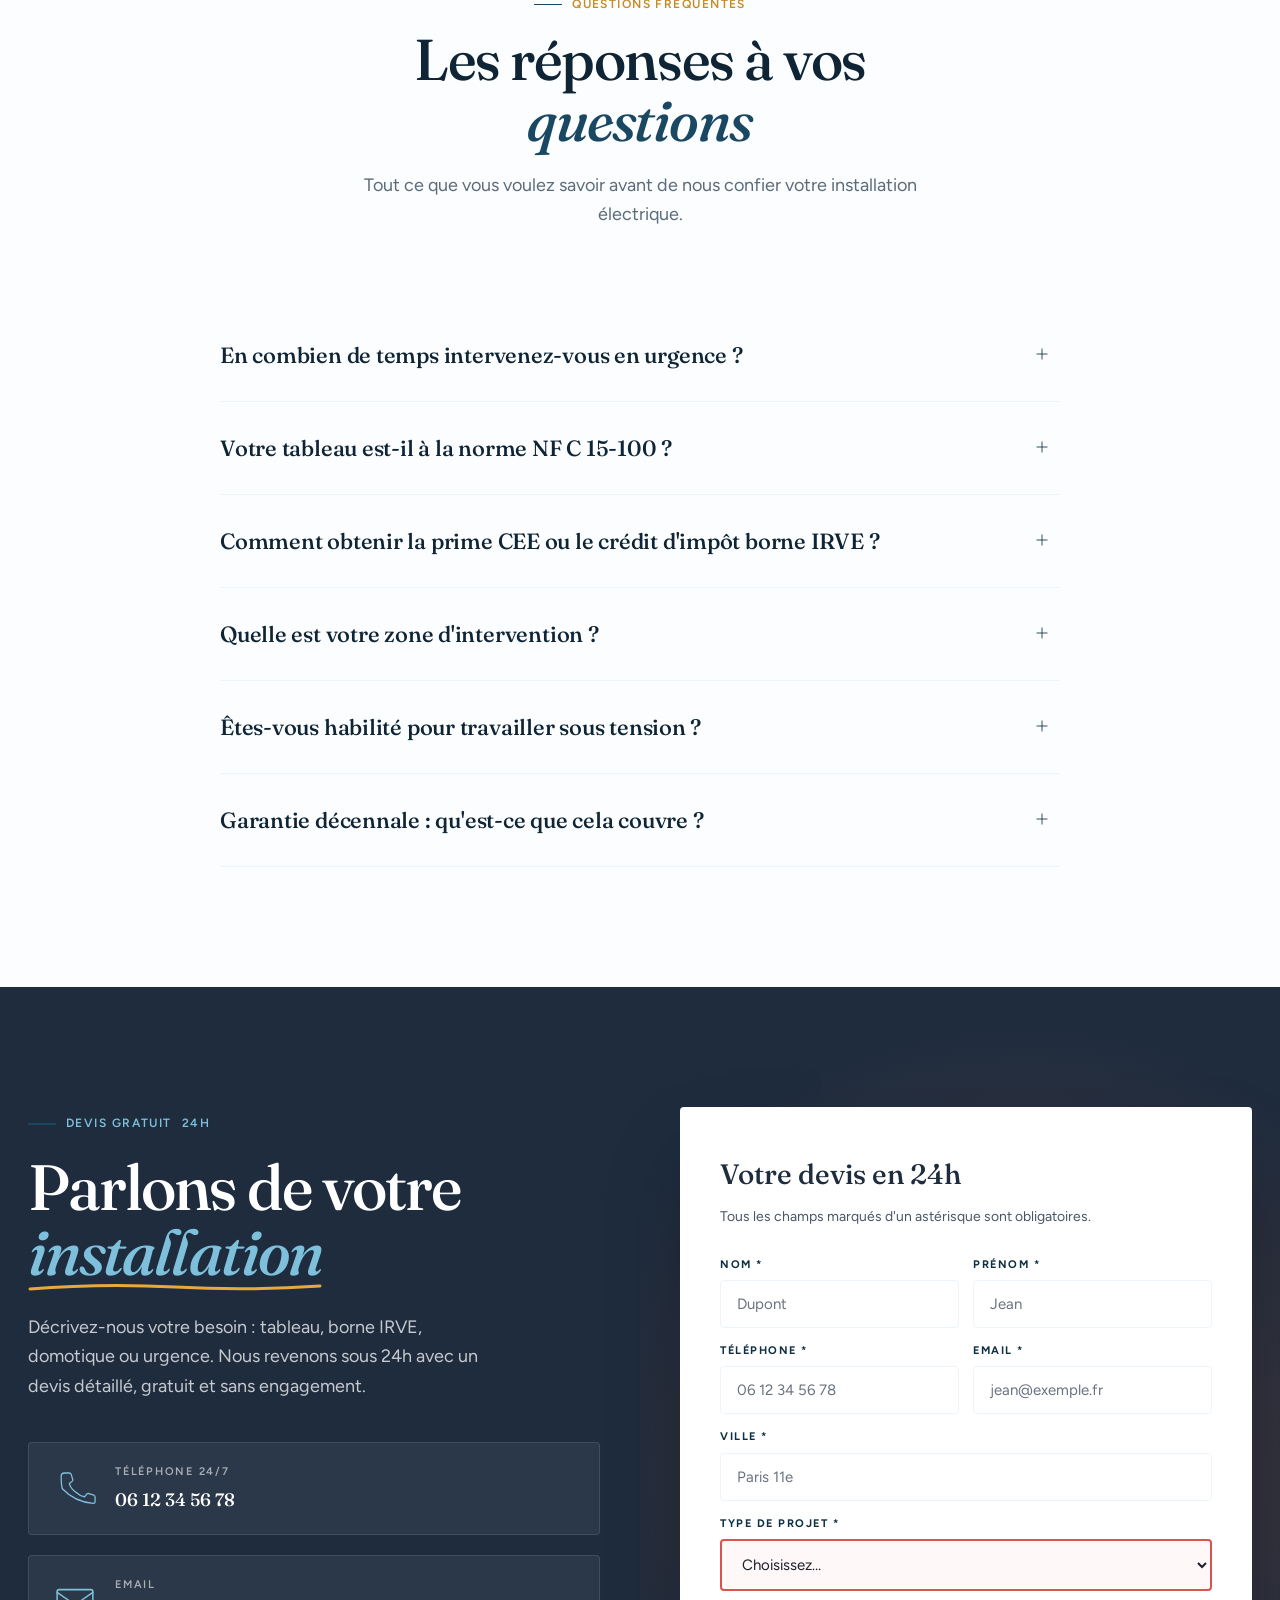
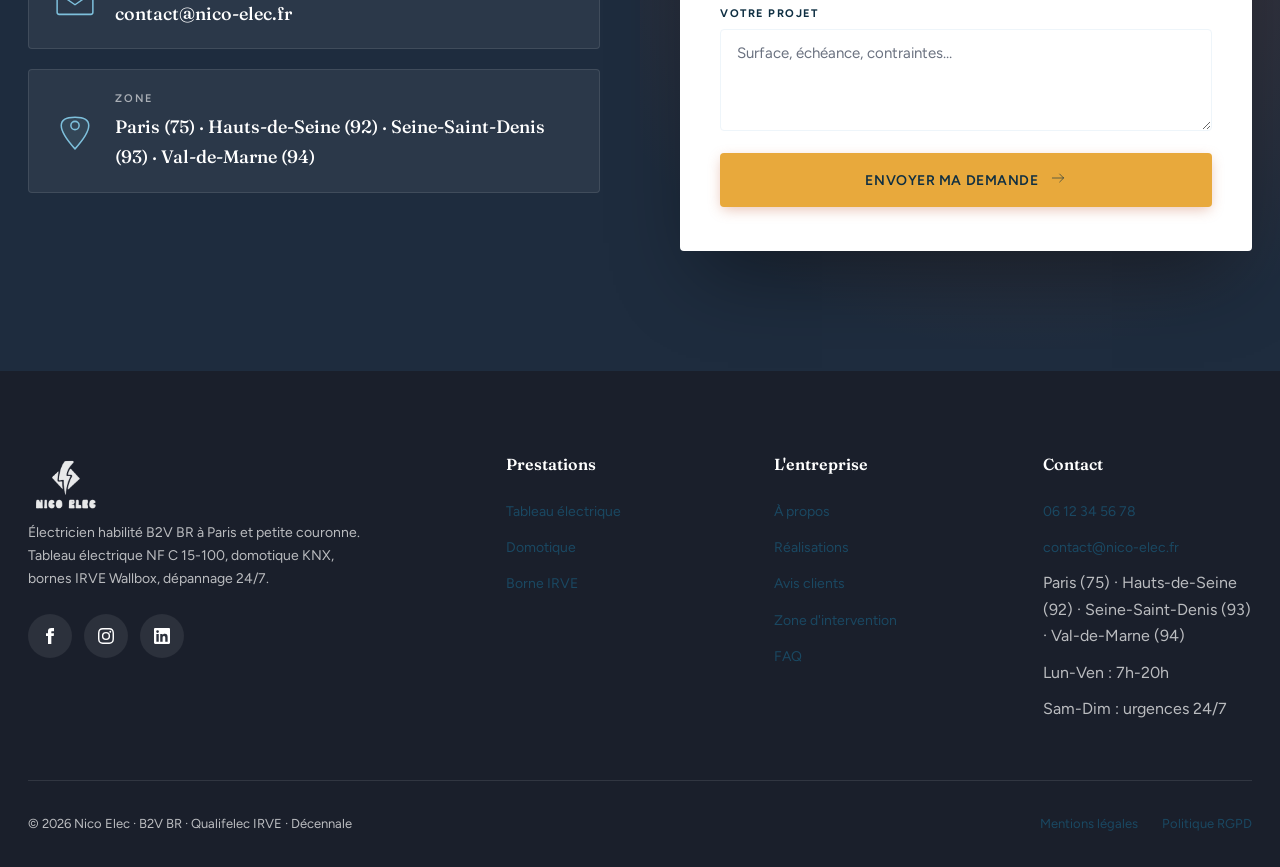
==== commit ac910b6e: "fix(hero): remplace pulse-beams (traits agressifs) par halo ambiant discret Animation hero-breathe 6" ====
--- a/index.html
+++ b/index.html
@@ -86,15 +86,7 @@
 
 <!-- HERO -->
 <section class="hero">
-  <svg class="pulse-beams" viewBox="0 0 800 600" preserveAspectRatio="xMidYMid slice" aria-hidden="true">
-    <circle class="pb-core" cx="600" cy="300" r="8"/>
-    <path class="pb-beam" d="M600,300 L300,150"/>
-    <path class="pb-beam" d="M600,300 L200,300"/>
-    <path class="pb-beam" d="M600,300 L300,450"/>
-    <path class="pb-beam" d="M600,300 L500,100"/>
-    <path class="pb-beam" d="M600,300 L500,500"/>
-    <path class="pb-beam" d="M600,300 L780,200"/>
-  </svg>
+  <div class="hero-ambient" aria-hidden="true"></div>
   <div class="container hero-grid">
     <div class="hero-text">
       <div class="hero-kicker reveal">
--- a/assets/css/21st.css
+++ b/assets/css/21st.css
@@ -26,31 +26,20 @@
   .st-banner{font-size:12px; padding:8px 40px 8px 12px}
 }
 
-/* ============ 2. PULSE BEAMS (hero) ============ */
+/* ============ 2. HERO AMBIENT GLOW (remplace Pulse Beams) ============ */
 .hero{position:relative; overflow:hidden}
-.pulse-beams{
-  position:absolute; inset:0; width:100%; height:100%;
-  pointer-events:none; z-index:0; opacity:.55;
+.hero-grid,.hero-text,.hero-visual{position:relative; z-index:1}
+.hero-ambient{
+  position:absolute; inset:0; pointer-events:none; z-index:0;
+  background:
+    radial-gradient(ellipse 55% 60% at 72% 45%, rgba(126,192,220,0.13) 0%, transparent 70%),
+    radial-gradient(ellipse 30% 35% at 78% 28%, rgba(232,169,60,0.08) 0%, transparent 60%);
+  animation: hero-breathe 6s ease-in-out infinite;
 }
-.hero-grid,.hero-text,.hero-visual{position:relative; z-index:1}
-.pulse-beams .pb-core{
-  fill:var(--color-accent);
-  filter:drop-shadow(0 0 12px var(--color-accent));
-  animation:pb-core 3s ease-in-out infinite;
-  transform-origin:center; transform-box:fill-box;
+@keyframes hero-breathe{
+  0%,100%{ opacity:.7; transform:scale(1); }
+  50%     { opacity:1;  transform:scale(1.04); }
 }
-.pulse-beams .pb-beam{
-  stroke:var(--color-primary); stroke-width:1.5; fill:none;
-  stroke-dasharray:200; stroke-dashoffset:200;
-  animation:pb-draw 3.2s ease-in-out infinite;
-}
-.pulse-beams .pb-beam:nth-child(2){animation-delay:.2s; stroke:var(--color-primary-light)}
-.pulse-beams .pb-beam:nth-child(3){animation-delay:.4s}
-.pulse-beams .pb-beam:nth-child(4){animation-delay:.6s; stroke:var(--color-primary-light)}
-.pulse-beams .pb-beam:nth-child(5){animation-delay:.8s}
-.pulse-beams .pb-beam:nth-child(6){animation-delay:1s; stroke:var(--color-primary-light)}
-@keyframes pb-core{0%,100%{transform:scale(1); opacity:.9}50%{transform:scale(1.35); opacity:.5}}
-@keyframes pb-draw{0%{stroke-dashoffset:200; opacity:0}40%{opacity:.8}100%{stroke-dashoffset:-200; opacity:0}}
 
 /* ============ 3. BENTO GRID ============ */
 .bento-services{padding:96px 0; background:var(--color-bg-soft)}
@@ -180,8 +169,8 @@
 
 /* ============ REDUCED MOTION ============ */
 @media (prefers-reduced-motion:reduce){
-  .pulse-beams .pb-core,.pulse-beams .pb-beam,.mq-track{animation:none !important}
-  .pulse-beams{opacity:.25}
+  .hero-ambient,.mq-track{animation:none !important}
+  .hero-ambient{opacity:.4}
   .tilt-card{transition:none}
   .hl path{transition:none; stroke-dashoffset:0}
 }
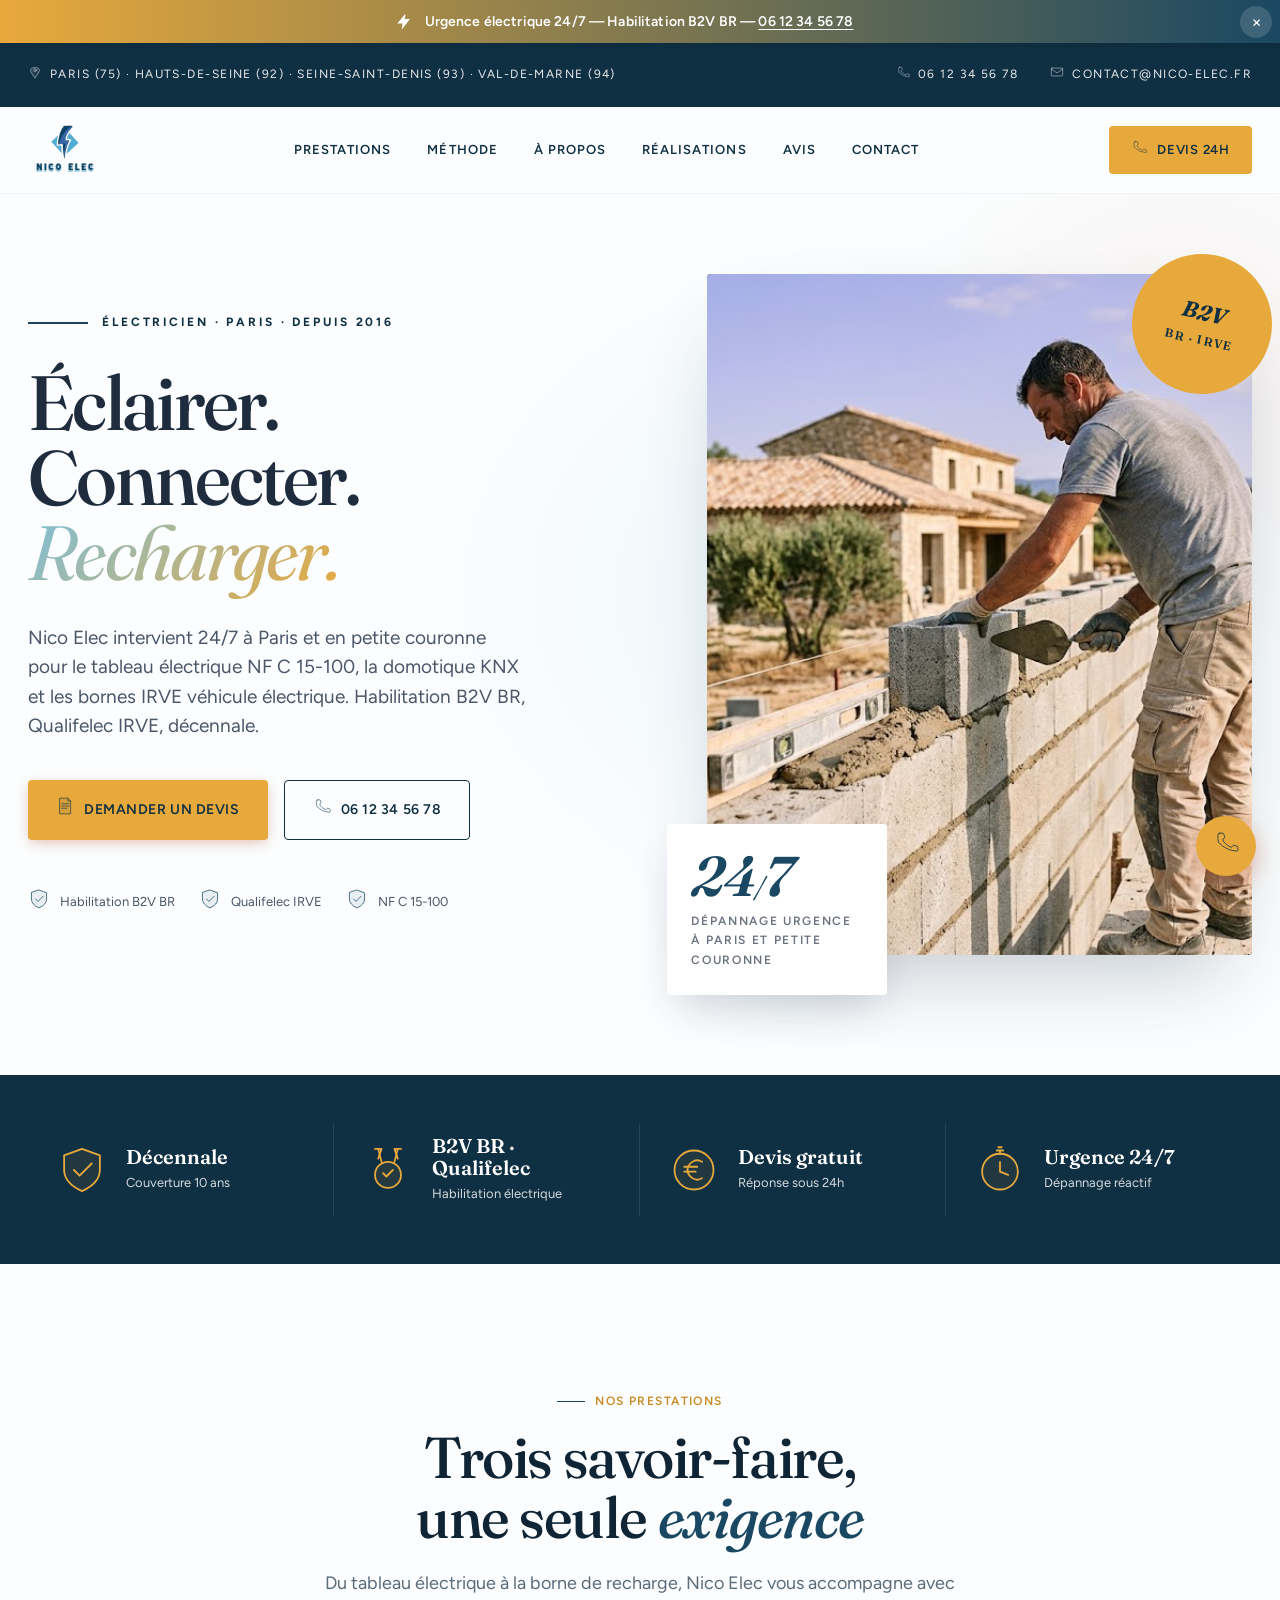
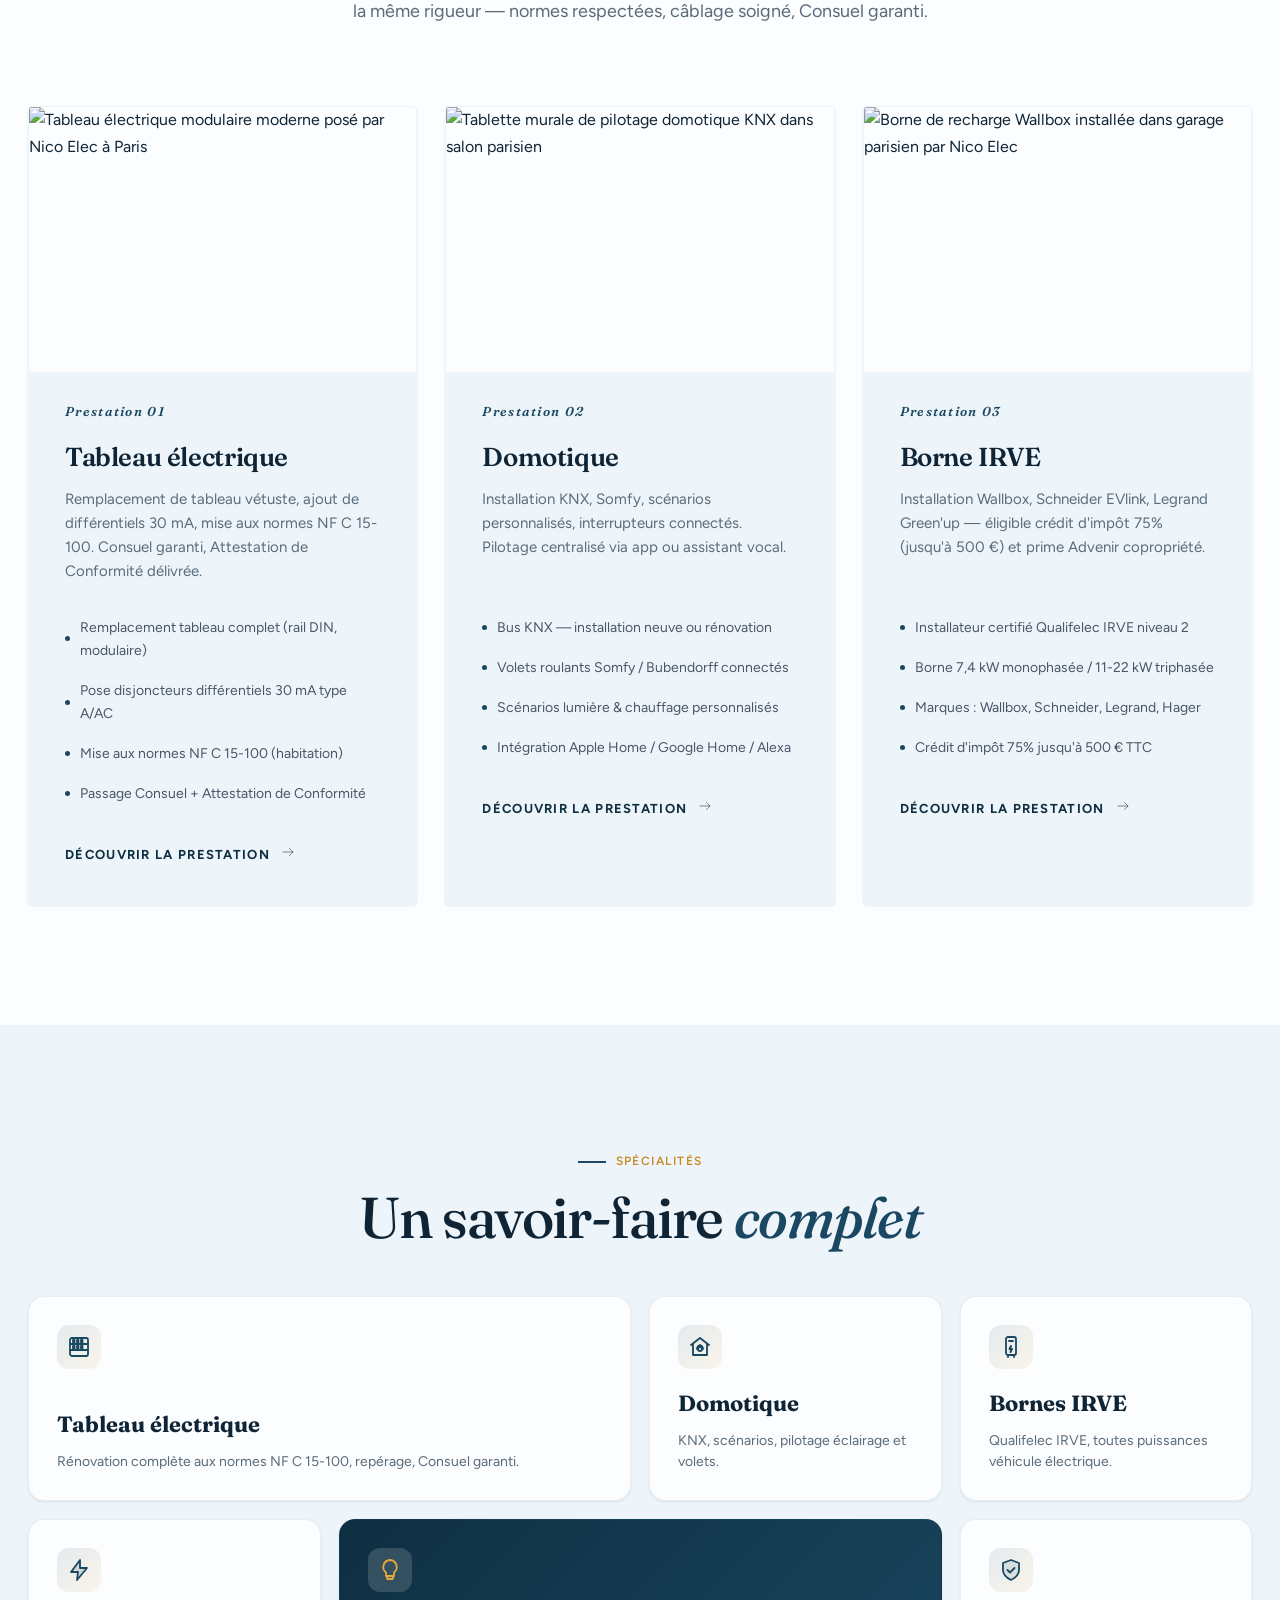
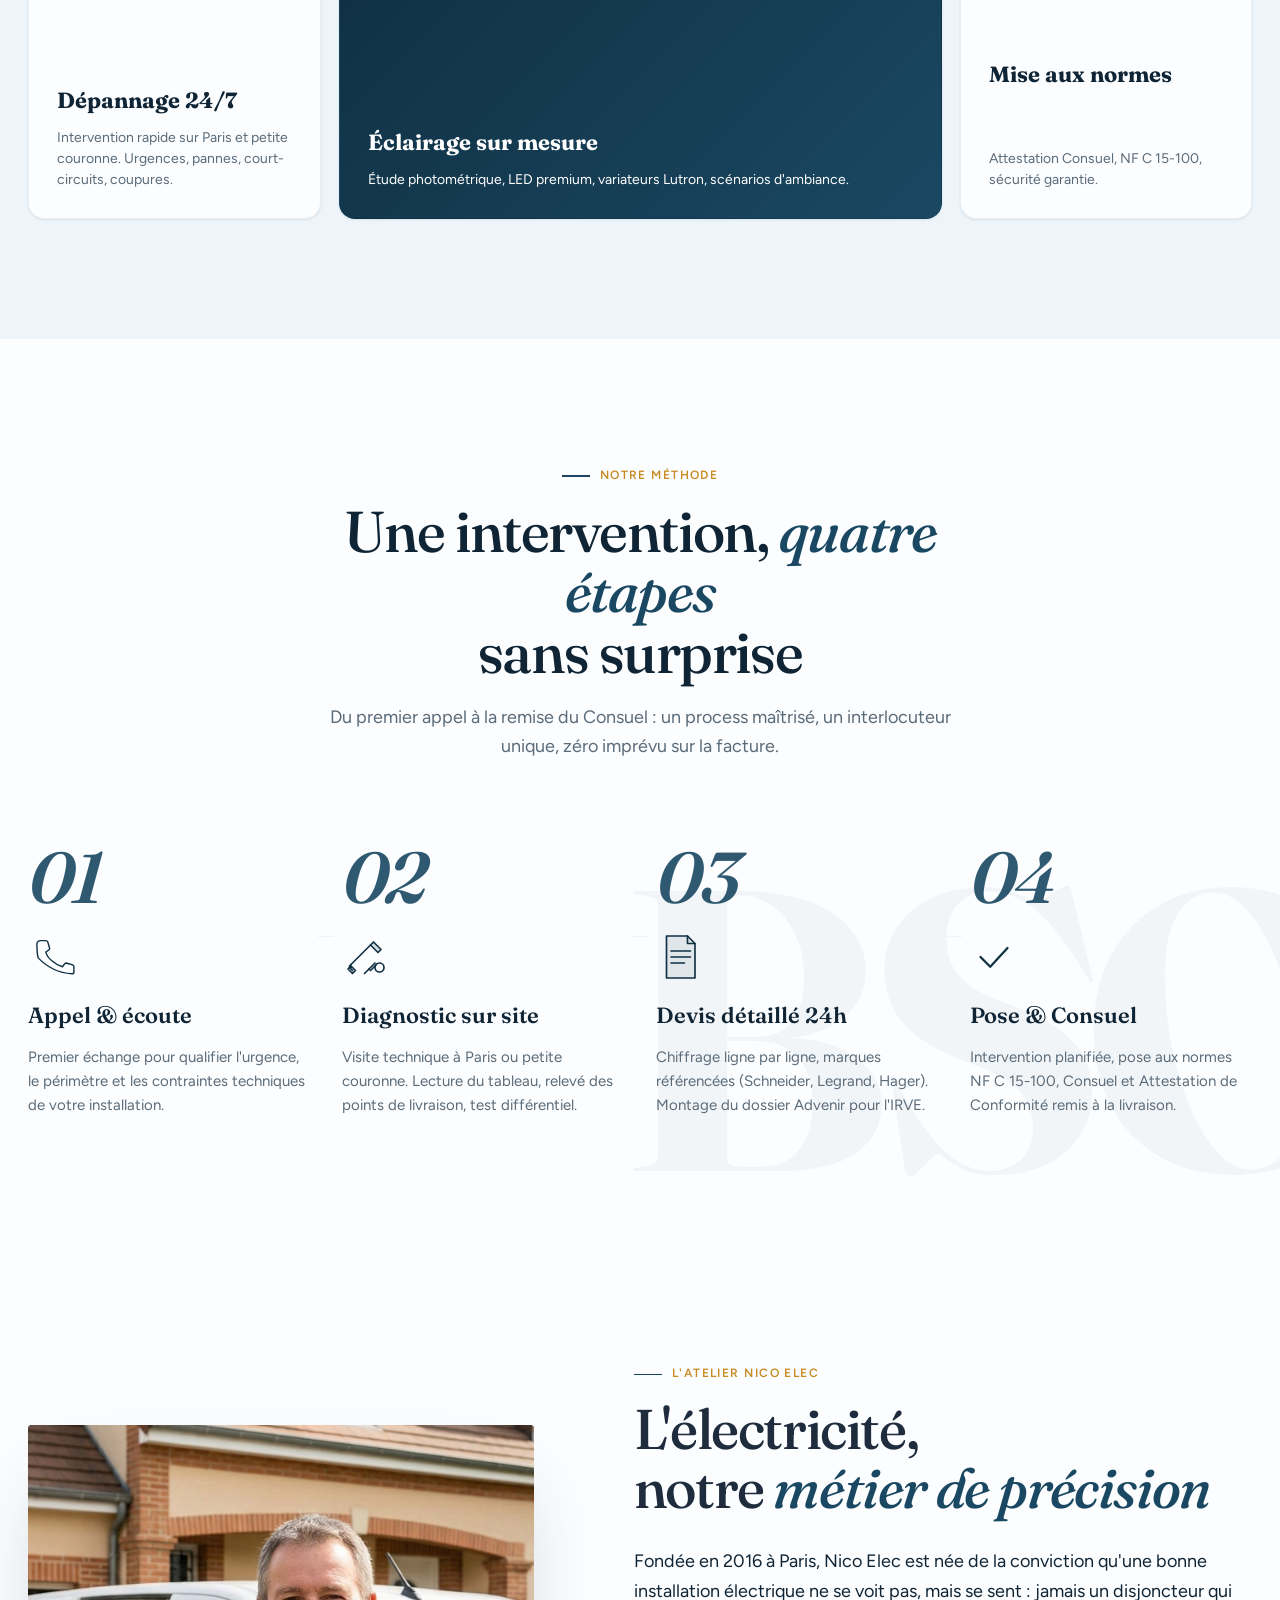
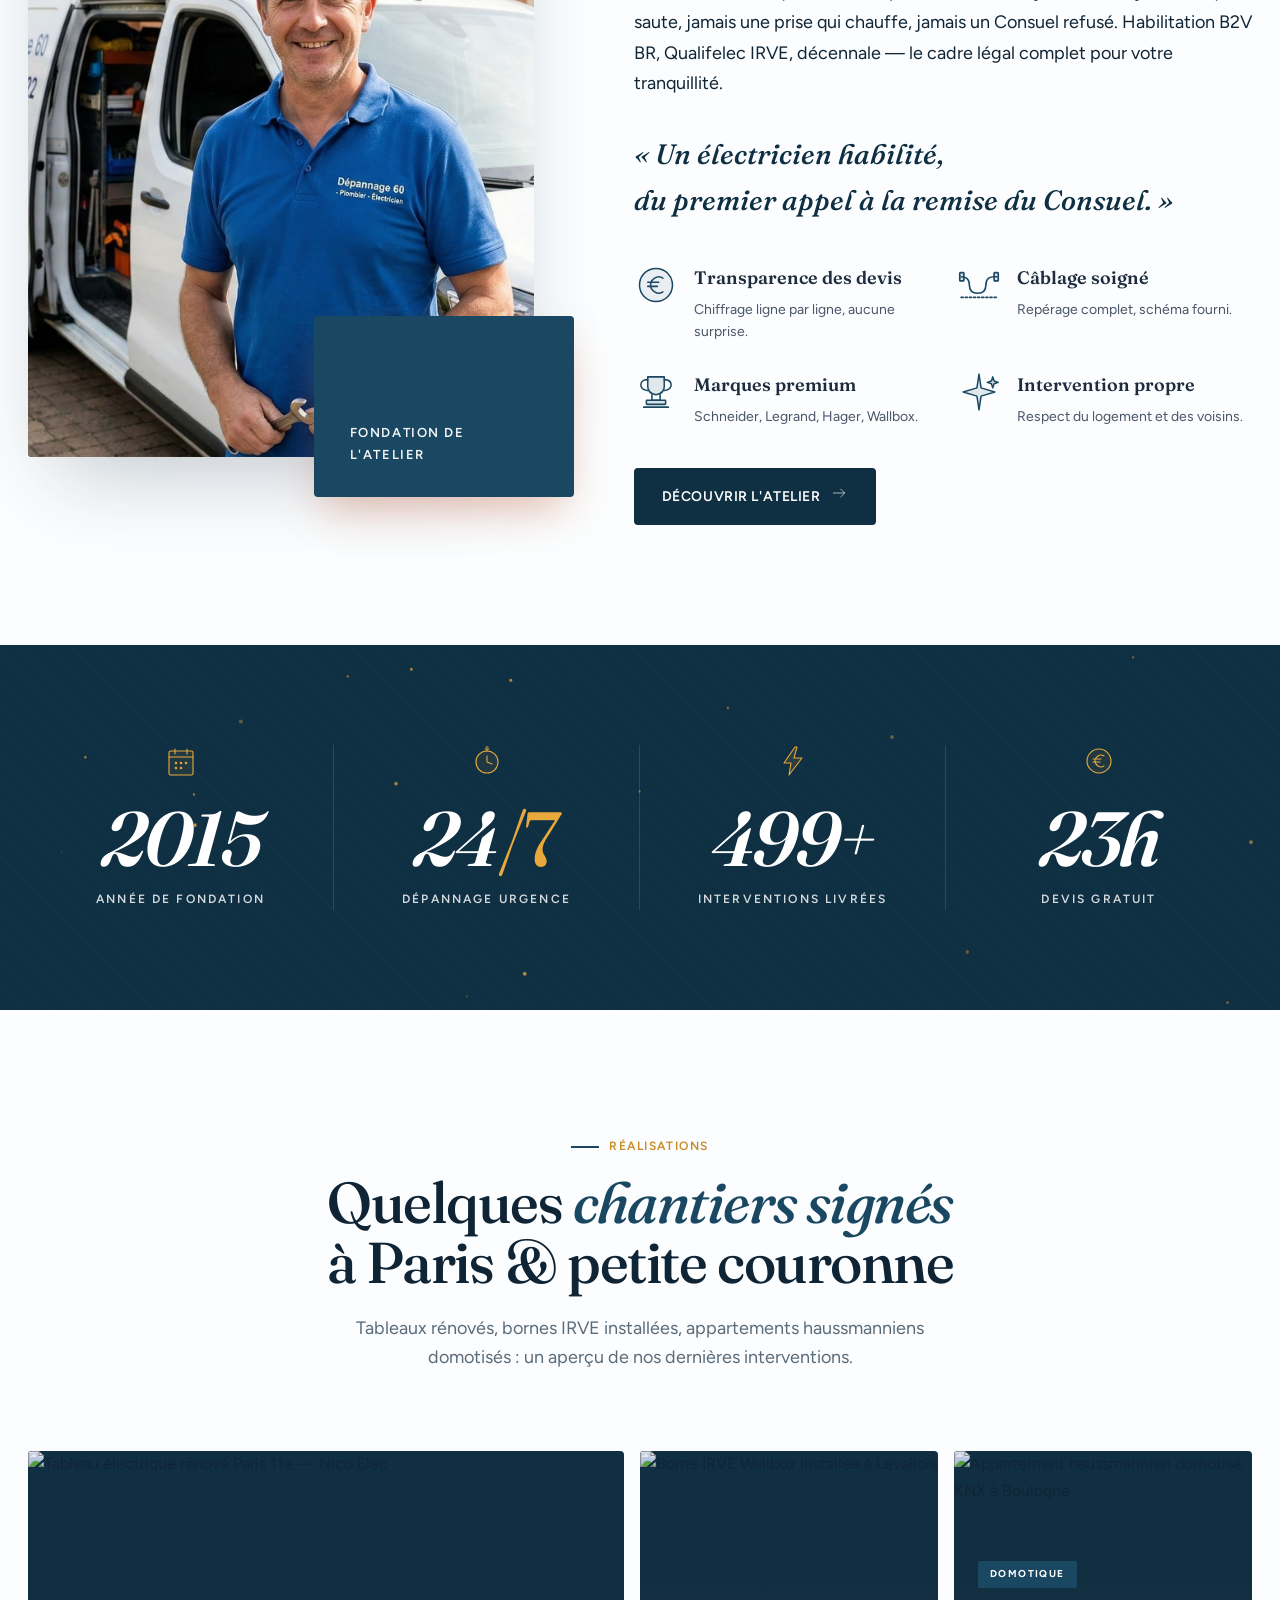
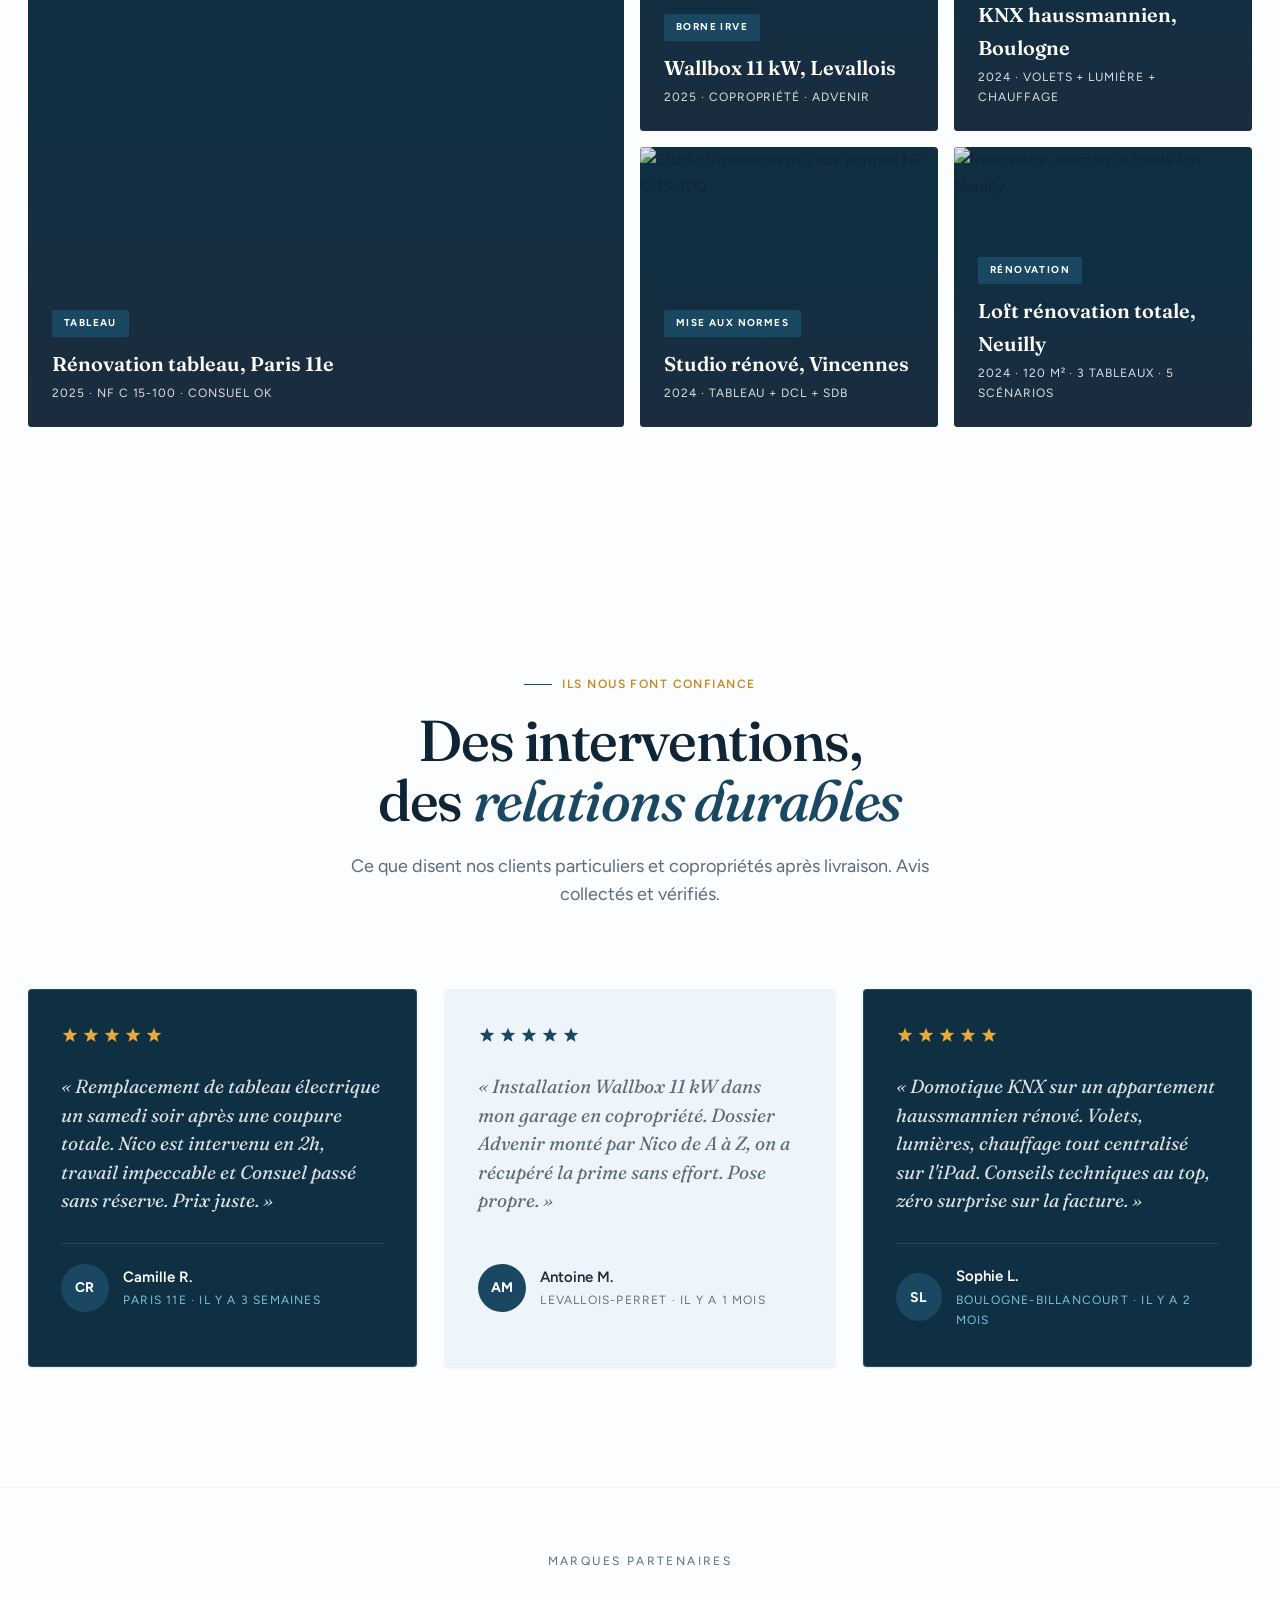
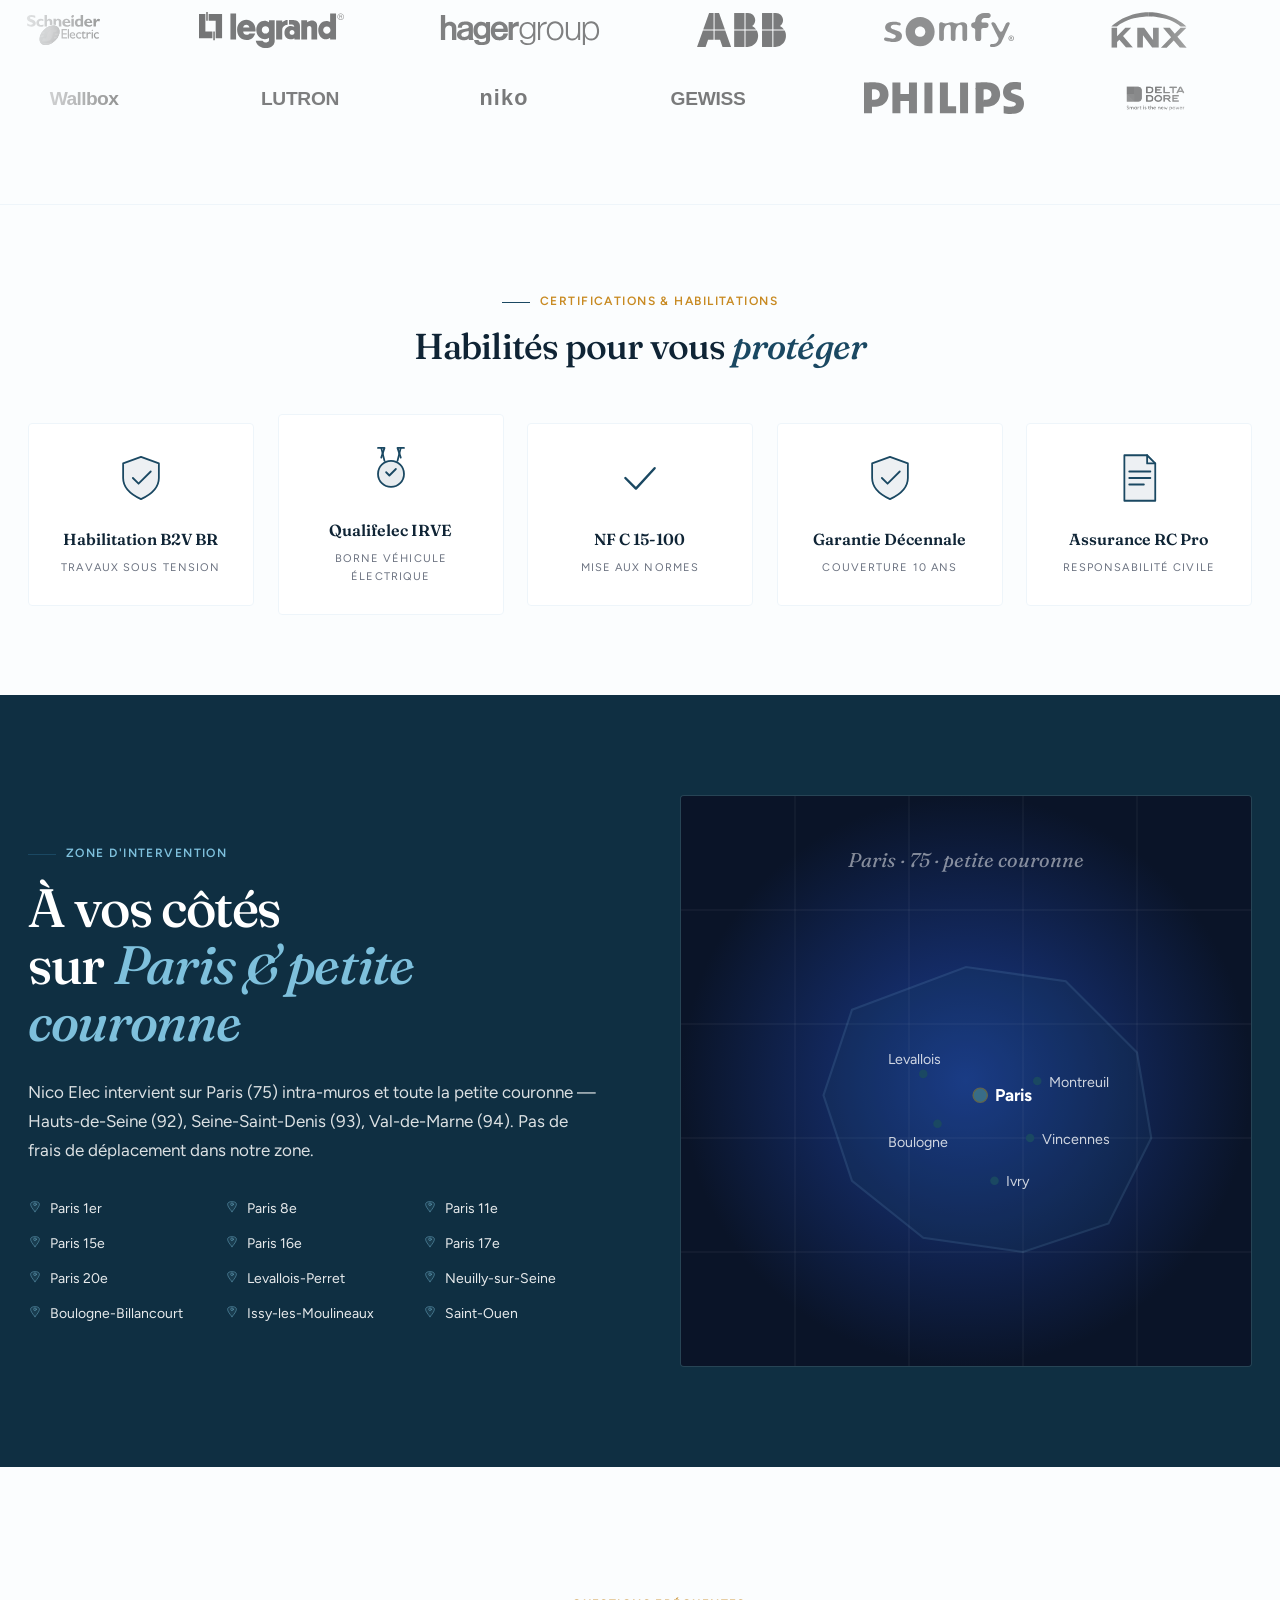
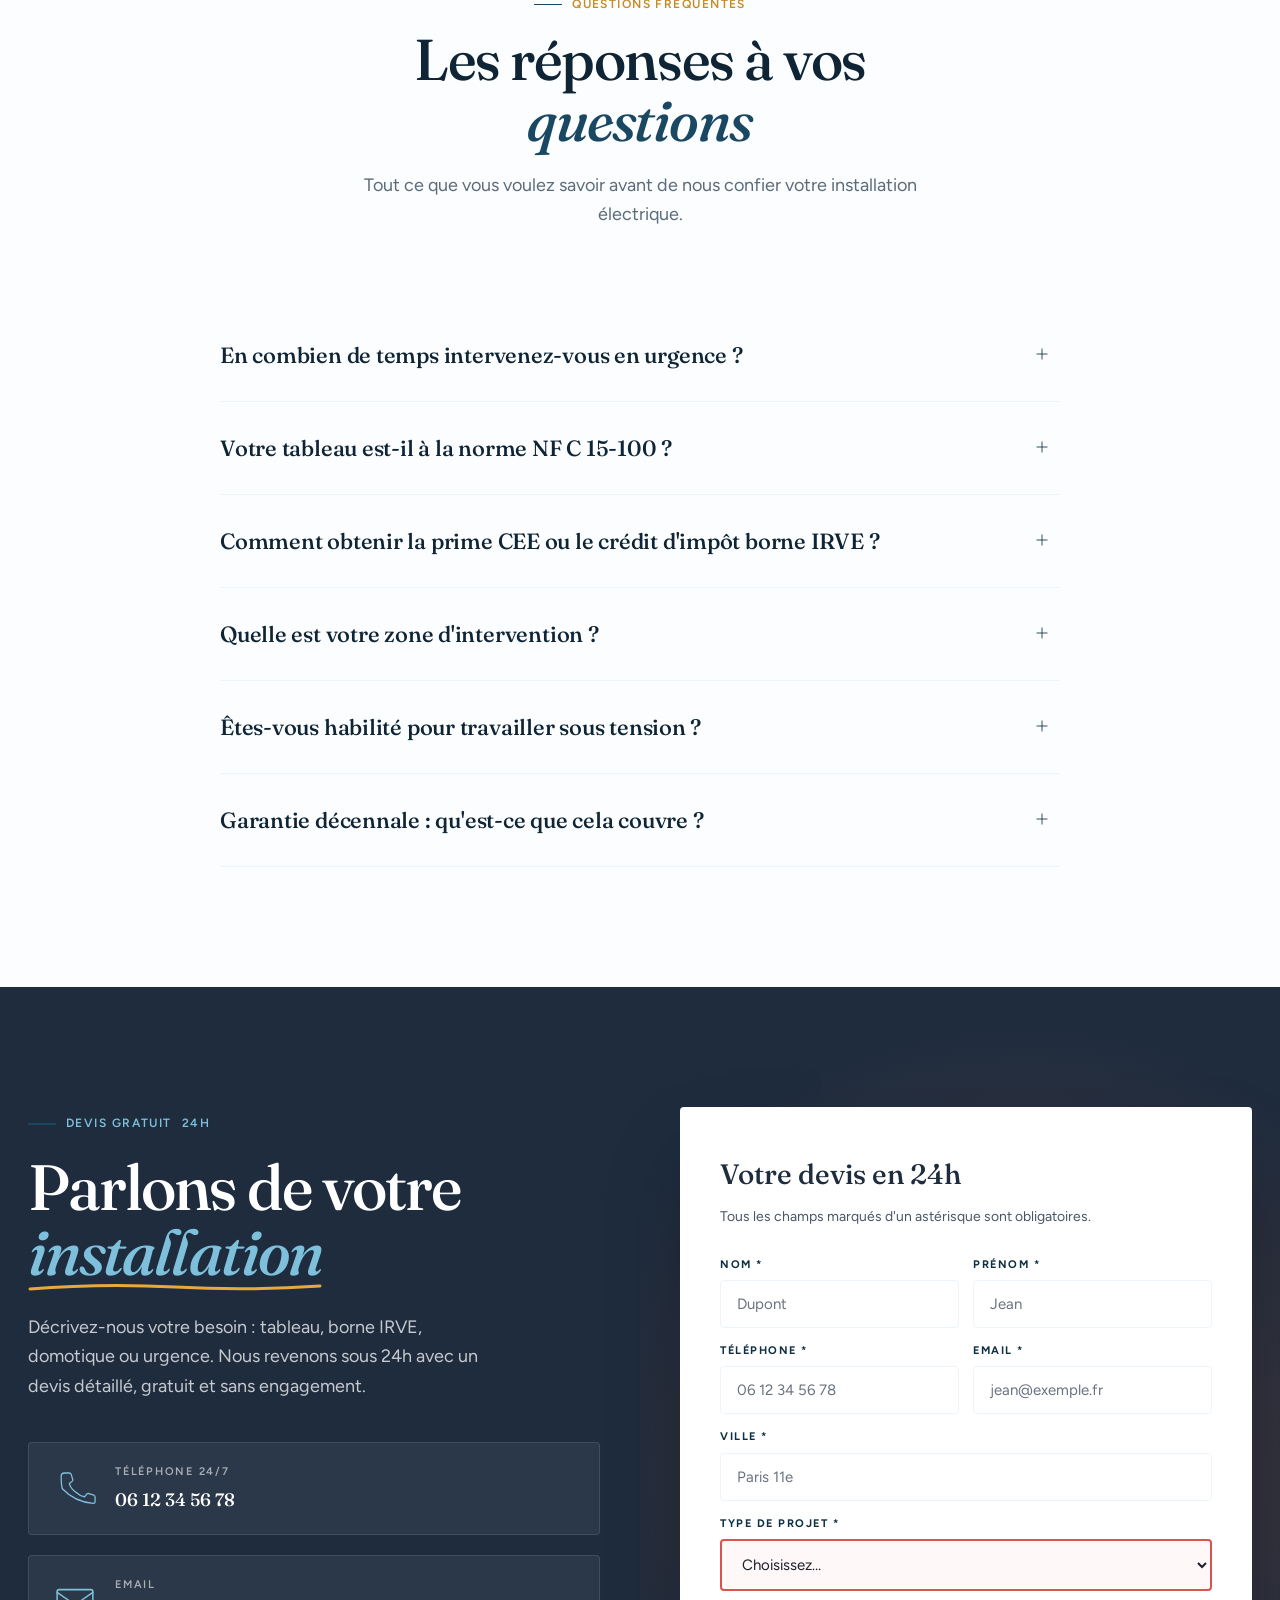
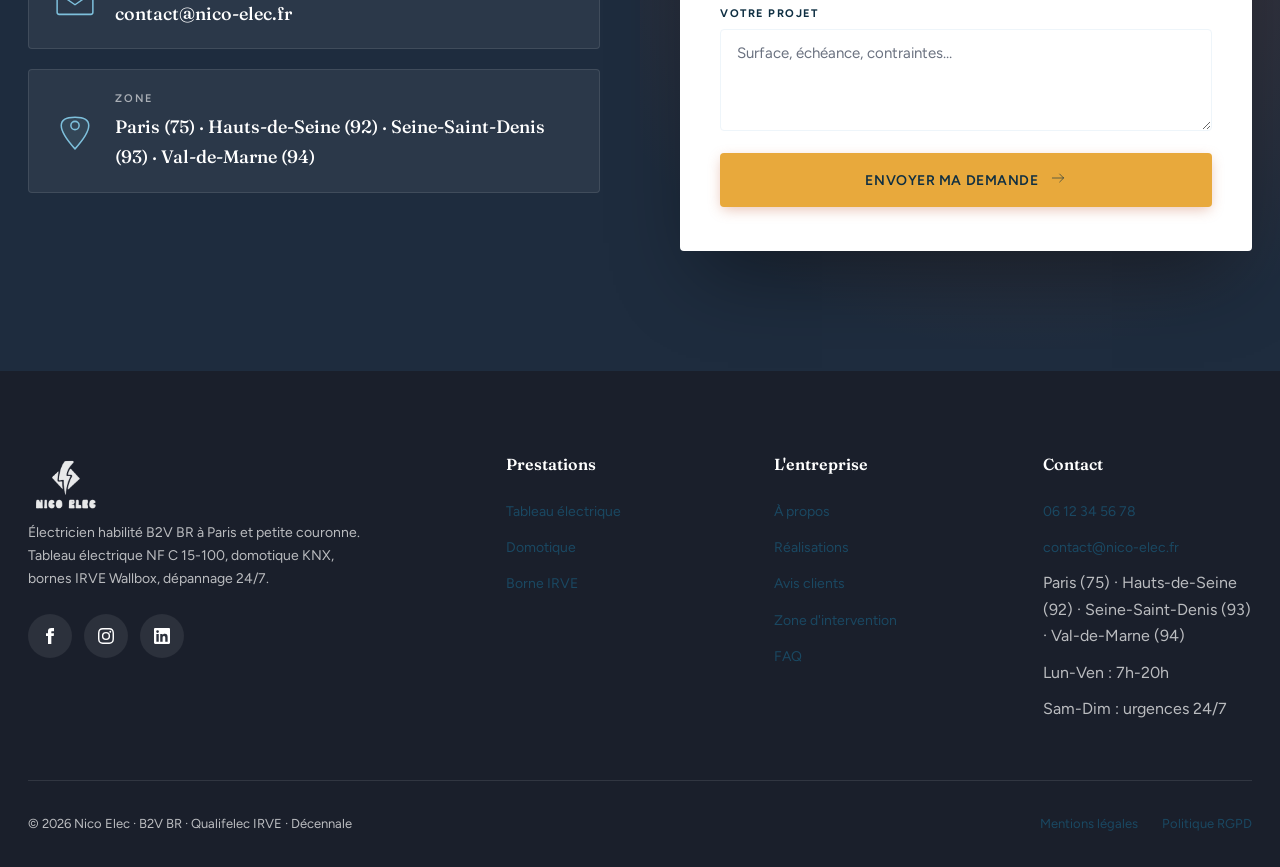
==== commit 04dcf04a: "fix(icons): cohérence pictogrammes métier électricien - Ajoute 8 icônes spécifiques métier: bolt, pa" ====
--- a/index.html
+++ b/index.html
@@ -138,27 +138,27 @@
     </div>
     <div class="bento-grid">
       <div class="bento-card bc-large">
-        <span class="bento-ico"><svg viewBox="0 0 24 24" fill="none" stroke="currentColor" stroke-width="2"><rect x="4" y="3" width="16" height="18" rx="2"/><path d="M8 8h8M8 12h8M8 16h5"/></svg></span>
+        <span class="bento-ico" aria-hidden="true"><svg viewBox="0 0 24 24" fill="none" stroke="currentColor" stroke-width="1.8" stroke-linecap="round" stroke-linejoin="round"><rect x="3" y="3" width="18" height="18" rx="2"/><path d="M3 9h18M3 15h18"/><rect x="6" y="5" width="1.5" height="2.5" fill="currentColor"/><rect x="10" y="5" width="1.5" height="2.5" fill="currentColor"/><rect x="14" y="5" width="1.5" height="2.5" fill="currentColor"/><rect x="6" y="11" width="1.5" height="2.5" fill="currentColor"/><rect x="10" y="11" width="1.5" height="2.5" fill="currentColor"/><rect x="14" y="11" width="1.5" height="2.5" fill="currentColor"/></svg></span>
         <div><h3>Tableau électrique</h3><p>Rénovation complète aux normes NF C 15-100, repérage, Consuel garanti.</p></div>
       </div>
       <div class="bento-card">
-        <span class="bento-ico"><svg viewBox="0 0 24 24" fill="none" stroke="currentColor" stroke-width="2"><path d="M3 12h3l3-9 6 18 3-9h3"/></svg></span>
+        <span class="bento-ico" aria-hidden="true"><svg viewBox="0 0 24 24" fill="none" stroke="currentColor" stroke-width="1.8" stroke-linecap="round" stroke-linejoin="round"><path d="M3 10 L12 3 L21 10"/><path d="M5 9 L5 20 L19 20 L19 9"/><circle cx="12" cy="14" r="2"/><path d="M12 10 Q9 11 9 14 M12 10 Q15 11 15 14"/></svg></span>
         <h3>Domotique</h3><p>KNX, scénarios, pilotage éclairage et volets.</p>
       </div>
       <div class="bento-card">
-        <span class="bento-ico"><svg viewBox="0 0 24 24" fill="none" stroke="currentColor" stroke-width="2"><rect x="5" y="3" width="10" height="18" rx="1"/><path d="M15 7h3v6a2 2 0 01-2 2h-1"/></svg></span>
+        <span class="bento-ico" aria-hidden="true"><svg viewBox="0 0 24 24" fill="none" stroke="currentColor" stroke-width="1.8" stroke-linecap="round" stroke-linejoin="round"><rect x="7" y="2" width="10" height="18" rx="2"/><path d="M10 6h4"/><path d="M12 11 L10.5 14 H13 L11.5 17" stroke-width="2"/><path d="M9 20 L9 22 M15 20 L15 22"/></svg></span>
         <h3>Bornes IRVE</h3><p>Qualifelec IRVE, toutes puissances véhicule électrique.</p>
       </div>
       <div class="bento-card bc-tall">
-        <span class="bento-ico"><svg viewBox="0 0 24 24" fill="none" stroke="currentColor" stroke-width="2"><path d="M12 2v6M12 16v6M4.93 4.93l4.24 4.24M14.83 14.83l4.24 4.24M2 12h6M16 12h6M4.93 19.07l4.24-4.24M14.83 9.17l4.24-4.24"/></svg></span>
+        <span class="bento-ico" aria-hidden="true"><svg viewBox="0 0 24 24" fill="none" stroke="currentColor" stroke-width="1.8" stroke-linecap="round" stroke-linejoin="round"><path d="M13 2 L4 14 L11 14 L10 22 L20 10 L13 10 Z" fill="currentColor" fill-opacity="0.15"/></svg></span>
         <div><h3>Dépannage 24/7</h3><p>Intervention rapide sur Paris et petite couronne. Urgences, pannes, court-circuits, coupures.</p></div>
       </div>
       <div class="bento-card bc-wide">
-        <span class="bento-ico"><svg viewBox="0 0 24 24" fill="none" stroke="currentColor" stroke-width="2"><circle cx="12" cy="12" r="4"/><path d="M12 2v2M12 20v2M4.93 4.93l1.41 1.41M17.66 17.66l1.41 1.41M2 12h2M20 12h2M4.93 19.07l1.41-1.41M17.66 6.34l1.41-1.41"/></svg></span>
+        <span class="bento-ico" aria-hidden="true"><svg viewBox="0 0 24 24" fill="none" stroke="currentColor" stroke-width="1.8" stroke-linecap="round" stroke-linejoin="round"><path d="M9 18 h6 v2 a1 1 0 0 1 -1 1 h-4 a1 1 0 0 1 -1 -1 Z" fill="currentColor" fill-opacity="0.2"/><path d="M12 2 a7 7 0 0 1 4 12.5 V18 h-8 v-3.5 A7 7 0 0 1 12 2 Z"/><path d="M10 21 h4"/></svg></span>
         <div><h3>Éclairage sur mesure</h3><p>Étude photométrique, LED premium, variateurs Lutron, scénarios d'ambiance.</p></div>
       </div>
       <div class="bento-card">
-        <span class="bento-ico"><svg viewBox="0 0 24 24" fill="none" stroke="currentColor" stroke-width="2"><path d="M9 12l2 2 4-4M12 2l8 4v6c0 5-3.5 9-8 10-4.5-1-8-5-8-10V6l8-4z"/></svg></span>
+        <span class="bento-ico" aria-hidden="true"><svg viewBox="0 0 24 24" fill="none" stroke="currentColor" stroke-width="1.8" stroke-linecap="round" stroke-linejoin="round"><path d="M12 2 L20 5 V12 Q20 18 12 22 Q4 18 4 12 V5 Z" fill="currentColor" fill-opacity="0.1"/><path d="M8.5 12 L11 14.5 L15.5 10"/></svg></span>
         <h3>Mise aux normes</h3><p>Attestation Consuel, NF C 15-100, sécurité garantie.</p>
       </div>
     </div>
